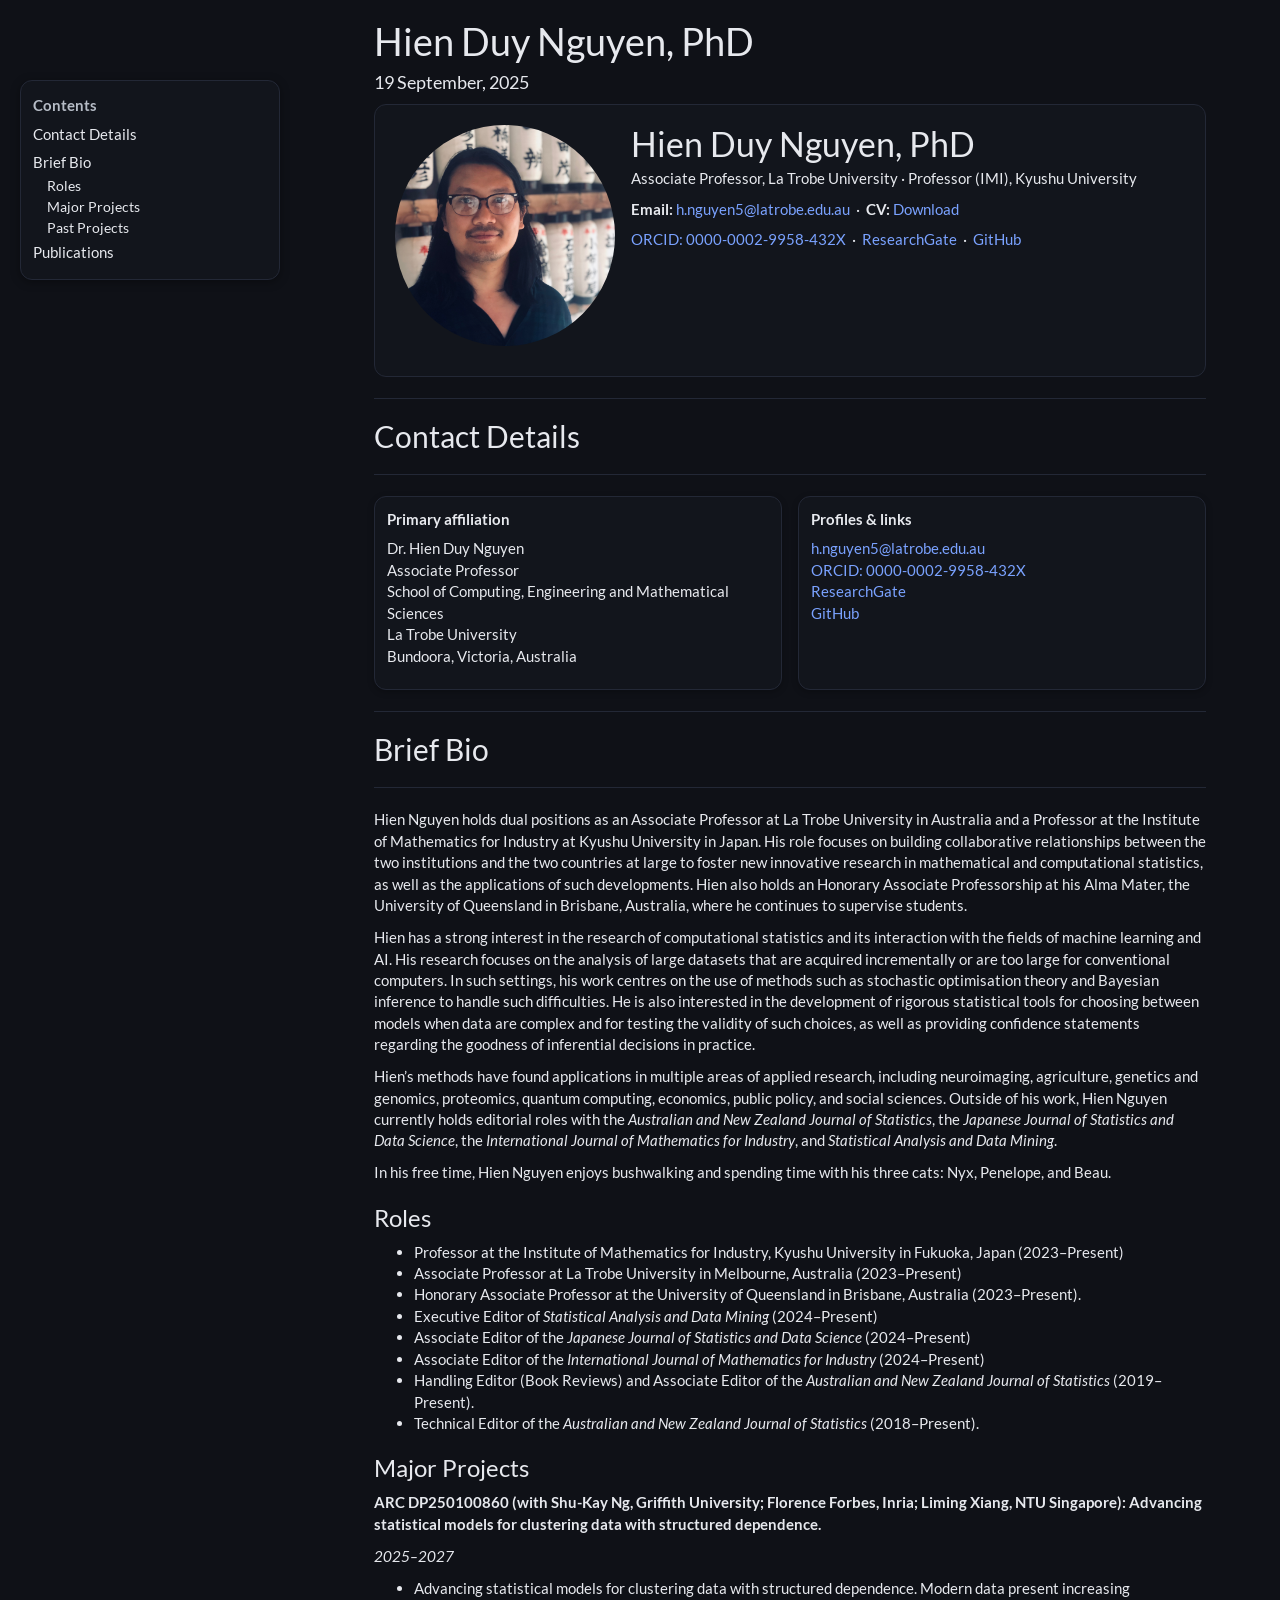
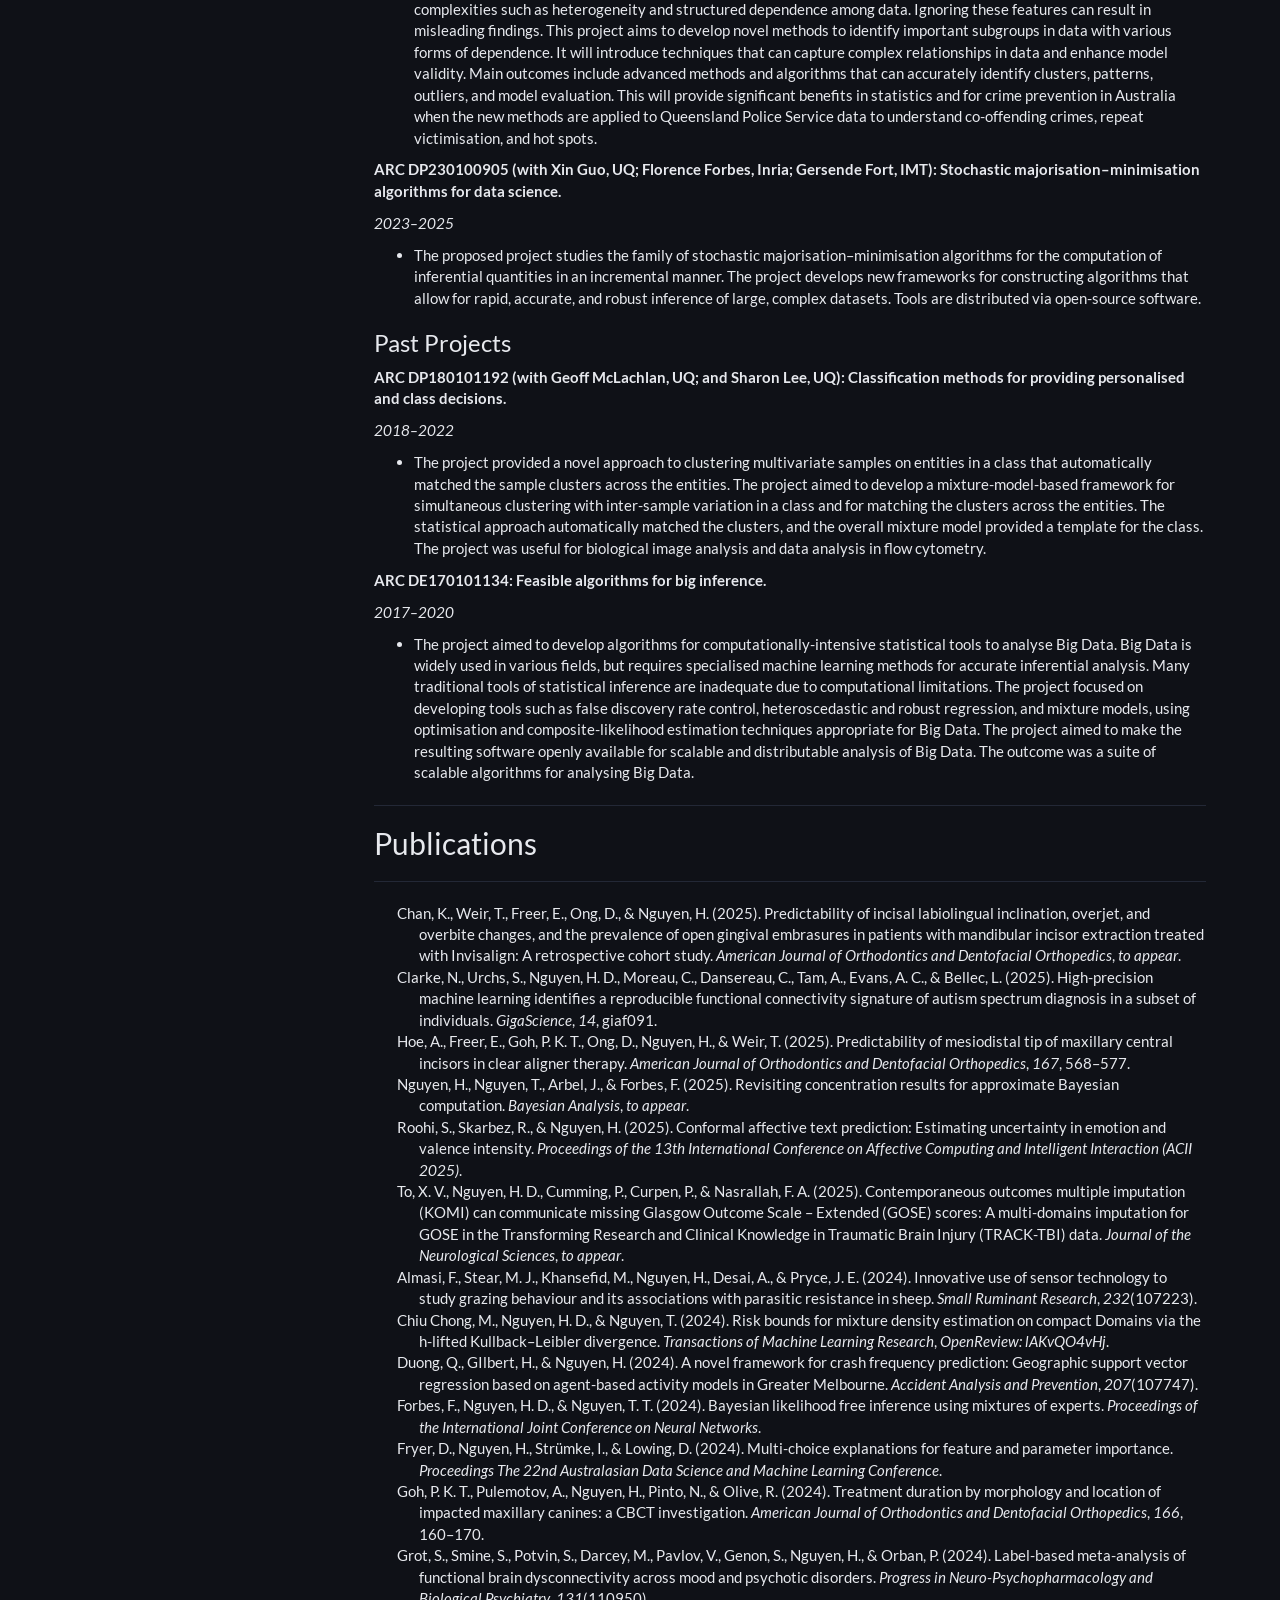
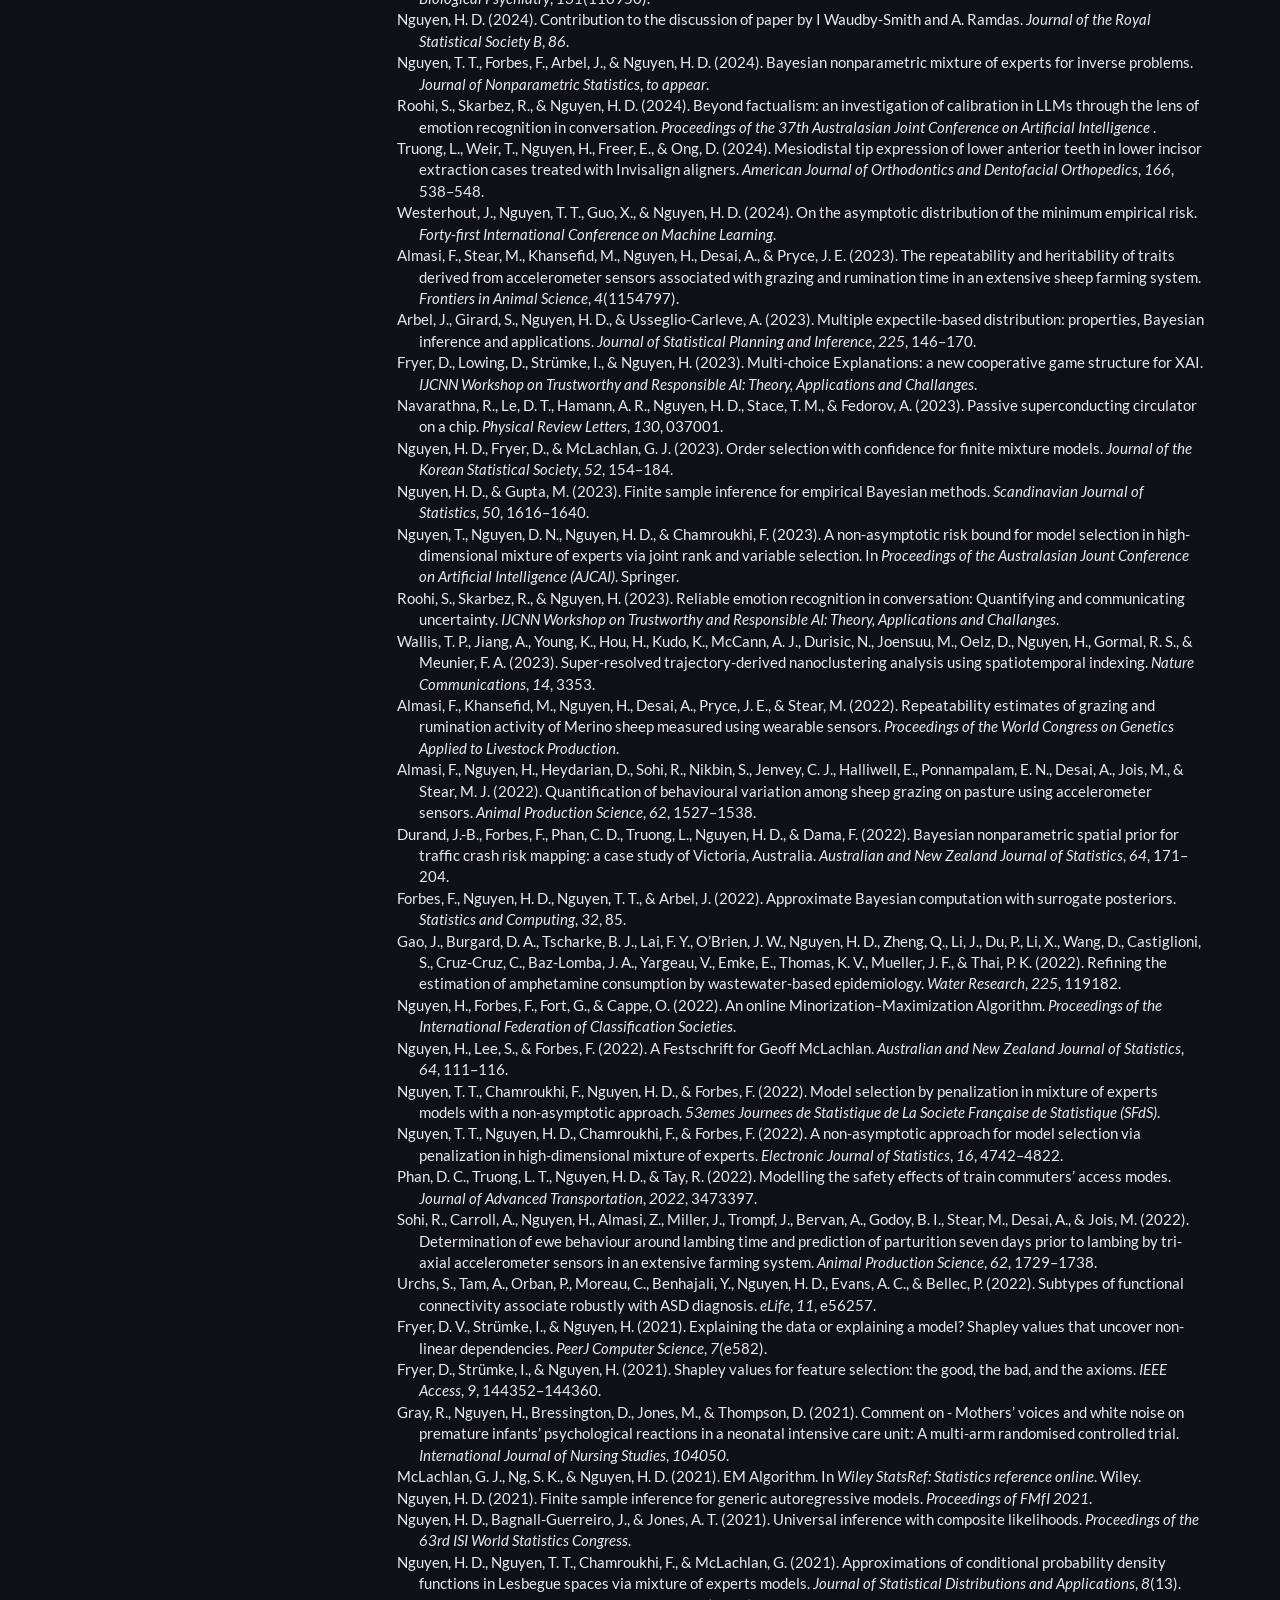
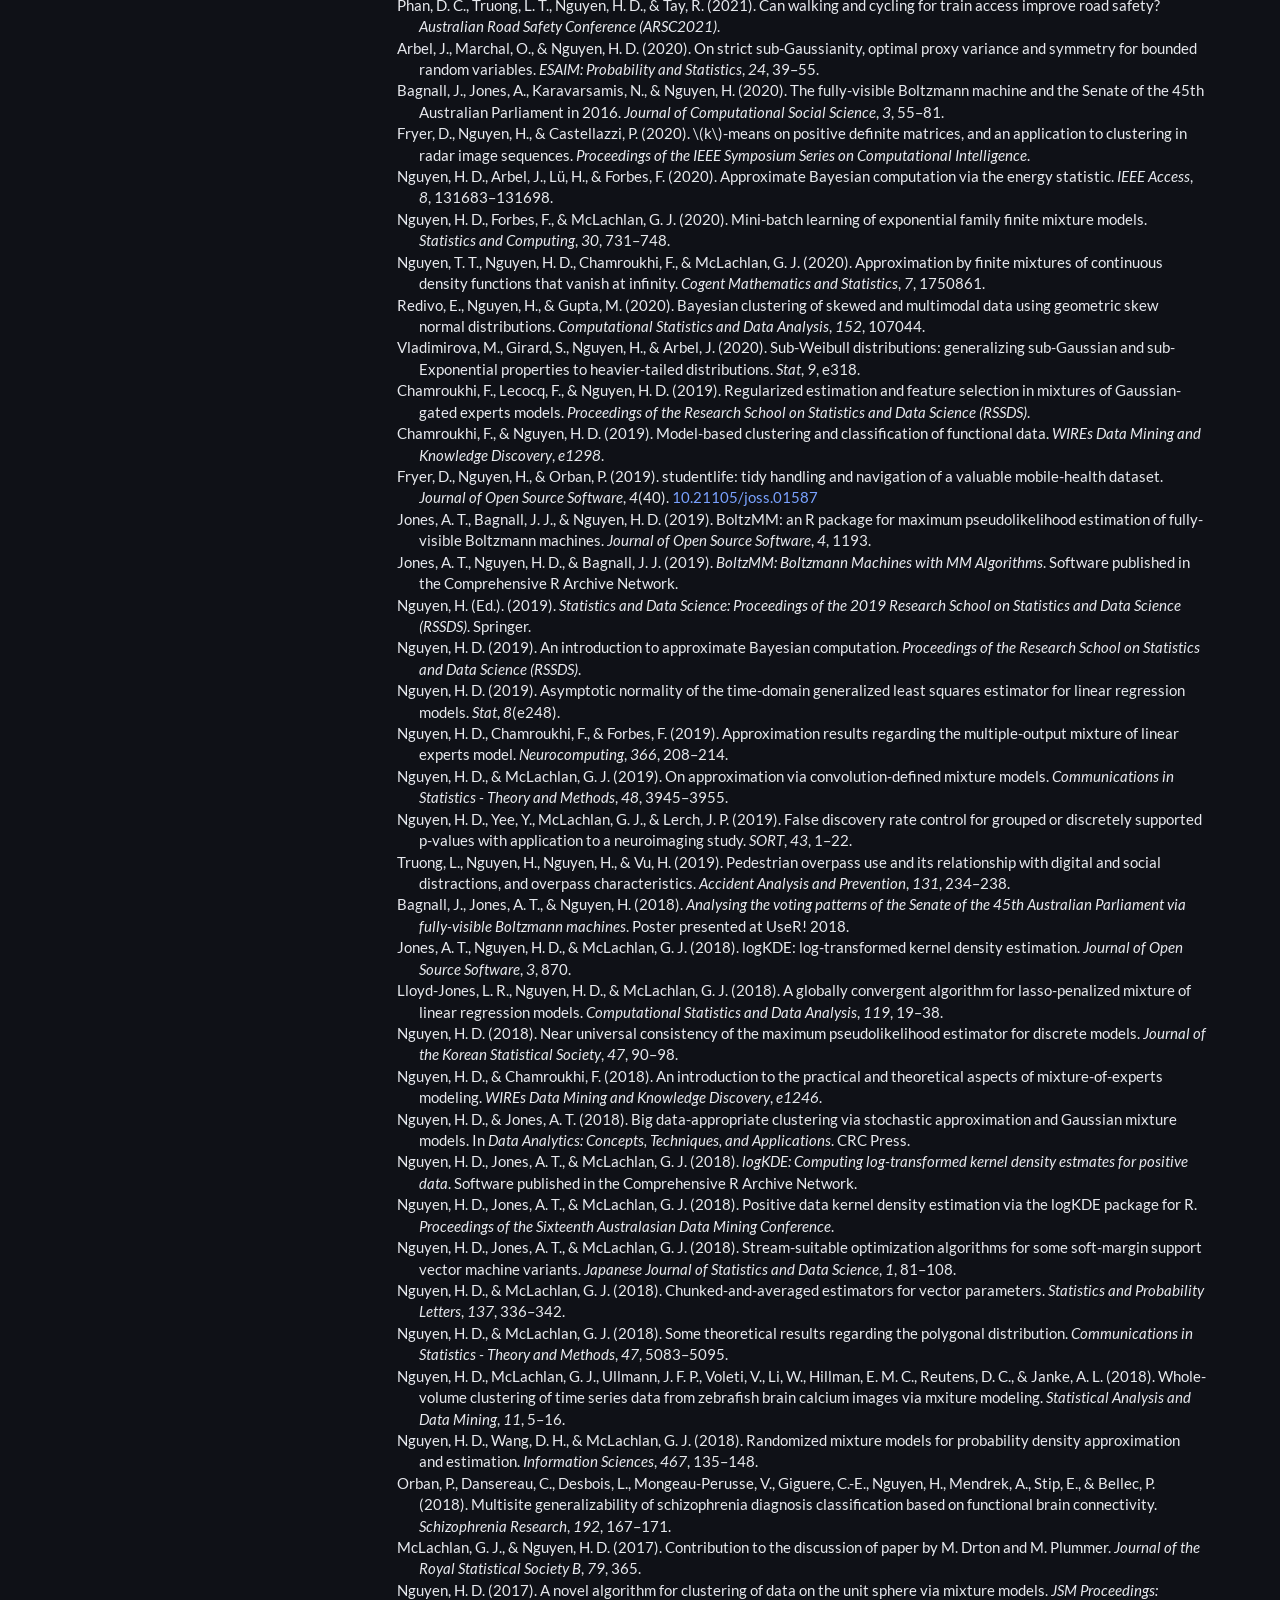
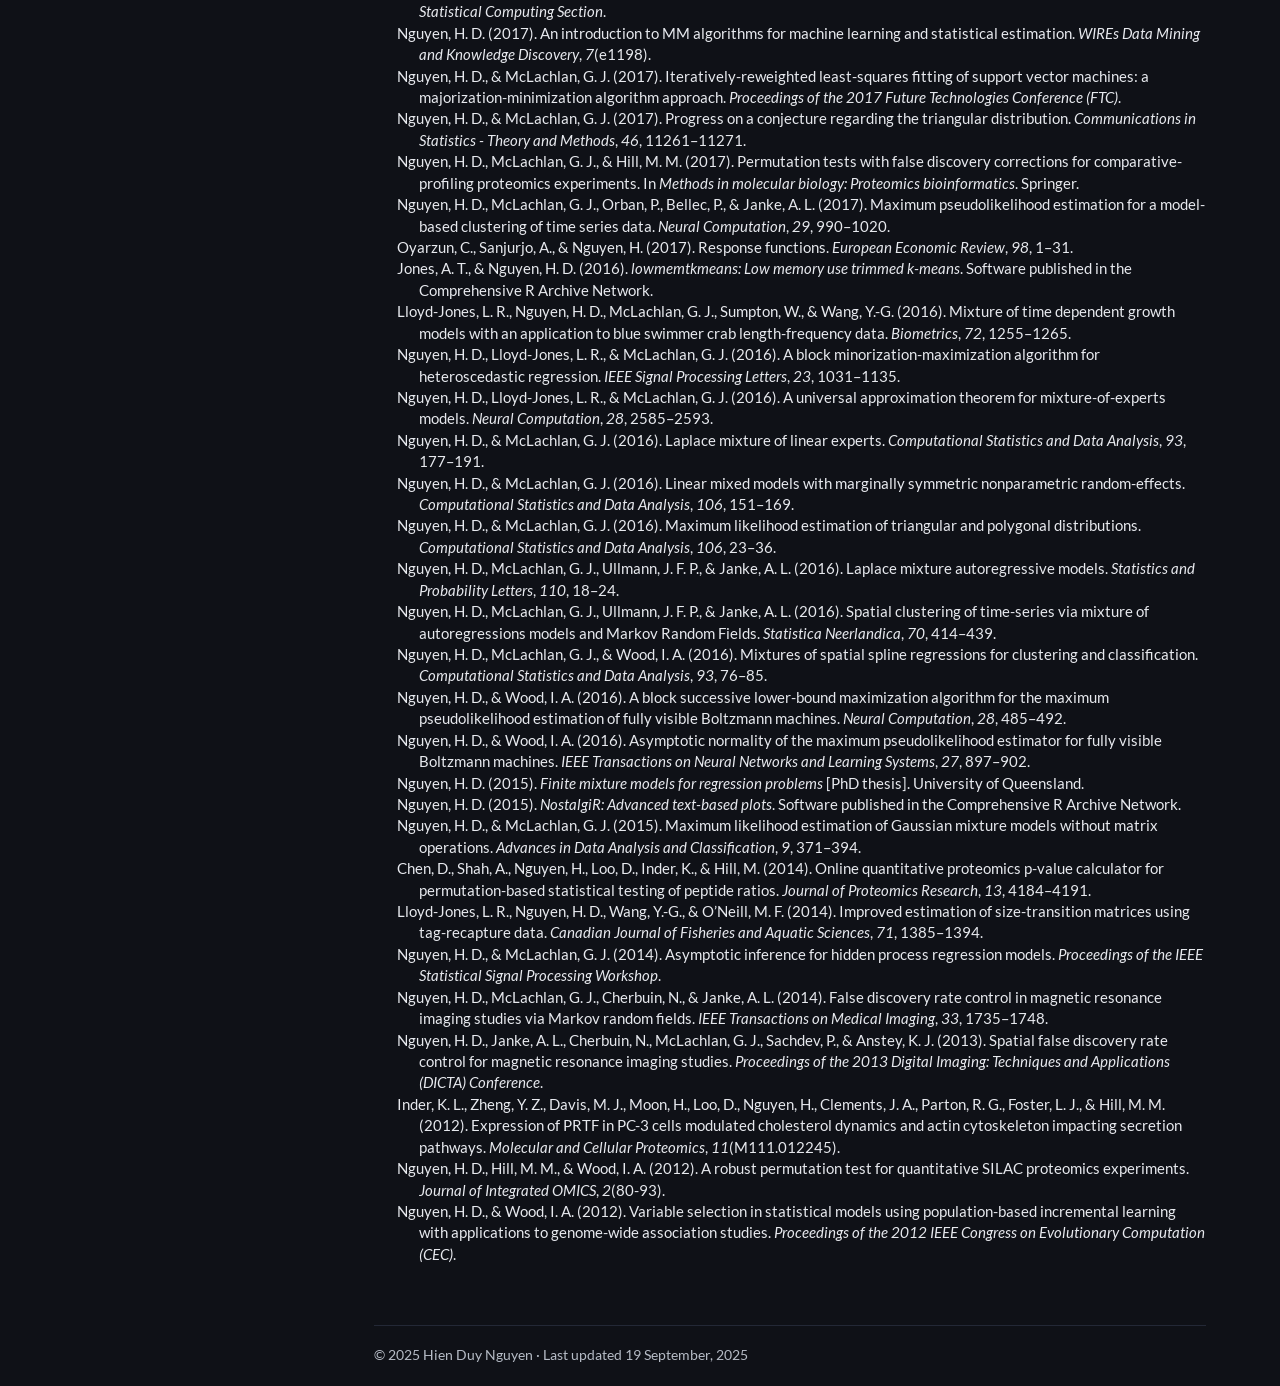
==== index.html @ 5cc09ce5 "push" ====
<!DOCTYPE html>

<html>

<head>

<meta charset="utf-8" />
<meta name="generator" content="pandoc" />
<meta http-equiv="X-UA-Compatible" content="IE=EDGE" />




<title>Hien Duy Nguyen, PhD</title>

<script>// Pandoc 2.9 adds attributes on both header and div. We remove the former (to
// be compatible with the behavior of Pandoc < 2.8).
document.addEventListener('DOMContentLoaded', function(e) {
  var hs = document.querySelectorAll("div.section[class*='level'] > :first-child");
  var i, h, a;
  for (i = 0; i < hs.length; i++) {
    h = hs[i];
    if (!/^h[1-6]$/i.test(h.tagName)) continue;  // it should be a header h1-h6
    a = h.attributes;
    while (a.length > 0) h.removeAttribute(a[0].name);
  }
});
</script>
<script>/*! jQuery v3.6.0 | (c) OpenJS Foundation and other contributors | jquery.org/license */
!function(e,t){"use strict";"object"==typeof module&&"object"==typeof module.exports?module.exports=e.document?t(e,!0):function(e){if(!e.document)throw new Error("jQuery requires a window with a document");return t(e)}:t(e)}("undefined"!=typeof window?window:this,function(C,e){"use strict";var t=[],r=Object.getPrototypeOf,s=t.slice,g=t.flat?function(e){return t.flat.call(e)}:function(e){return t.concat.apply([],e)},u=t.push,i=t.indexOf,n={},o=n.toString,v=n.hasOwnProperty,a=v.toString,l=a.call(Object),y={},m=function(e){return"function"==typeof e&&"number"!=typeof e.nodeType&&"function"!=typeof e.item},x=function(e){return null!=e&&e===e.window},E=C.document,c={type:!0,src:!0,nonce:!0,noModule:!0};function b(e,t,n){var r,i,o=(n=n||E).createElement("script");if(o.text=e,t)for(r in c)(i=t[r]||t.getAttribute&&t.getAttribute(r))&&o.setAttribute(r,i);n.head.appendChild(o).parentNode.removeChild(o)}function w(e){return null==e?e+"":"object"==typeof e||"function"==typeof e?n[o.call(e)]||"object":typeof e}var f="3.6.0",S=function(e,t){return new S.fn.init(e,t)};function p(e){var t=!!e&&"length"in e&&e.length,n=w(e);return!m(e)&&!x(e)&&("array"===n||0===t||"number"==typeof t&&0<t&&t-1 in e)}S.fn=S.prototype={jquery:f,constructor:S,length:0,toArray:function(){return s.call(this)},get:function(e){return null==e?s.call(this):e<0?this[e+this.length]:this[e]},pushStack:function(e){var t=S.merge(this.constructor(),e);return t.prevObject=this,t},each:function(e){return S.each(this,e)},map:function(n){return this.pushStack(S.map(this,function(e,t){return n.call(e,t,e)}))},slice:function(){return this.pushStack(s.apply(this,arguments))},first:function(){return this.eq(0)},last:function(){return this.eq(-1)},even:function(){return this.pushStack(S.grep(this,function(e,t){return(t+1)%2}))},odd:function(){return this.pushStack(S.grep(this,function(e,t){return t%2}))},eq:function(e){var t=this.length,n=+e+(e<0?t:0);return this.pushStack(0<=n&&n<t?[this[n]]:[])},end:function(){return this.prevObject||this.constructor()},push:u,sort:t.sort,splice:t.splice},S.extend=S.fn.extend=function(){var e,t,n,r,i,o,a=arguments[0]||{},s=1,u=arguments.length,l=!1;for("boolean"==typeof a&&(l=a,a=arguments[s]||{},s++),"object"==typeof a||m(a)||(a={}),s===u&&(a=this,s--);s<u;s++)if(null!=(e=arguments[s]))for(t in e)r=e[t],"__proto__"!==t&&a!==r&&(l&&r&&(S.isPlainObject(r)||(i=Array.isArray(r)))?(n=a[t],o=i&&!Array.isArray(n)?[]:i||S.isPlainObject(n)?n:{},i=!1,a[t]=S.extend(l,o,r)):void 0!==r&&(a[t]=r));return a},S.extend({expando:"jQuery"+(f+Math.random()).replace(/\D/g,""),isReady:!0,error:function(e){throw new Error(e)},noop:function(){},isPlainObject:function(e){var t,n;return!(!e||"[object Object]"!==o.call(e))&&(!(t=r(e))||"function"==typeof(n=v.call(t,"constructor")&&t.constructor)&&a.call(n)===l)},isEmptyObject:function(e){var t;for(t in e)return!1;return!0},globalEval:function(e,t,n){b(e,{nonce:t&&t.nonce},n)},each:function(e,t){var n,r=0;if(p(e)){for(n=e.length;r<n;r++)if(!1===t.call(e[r],r,e[r]))break}else for(r in e)if(!1===t.call(e[r],r,e[r]))break;return e},makeArray:function(e,t){var n=t||[];return null!=e&&(p(Object(e))?S.merge(n,"string"==typeof e?[e]:e):u.call(n,e)),n},inArray:function(e,t,n){return null==t?-1:i.call(t,e,n)},merge:function(e,t){for(var n=+t.length,r=0,i=e.length;r<n;r++)e[i++]=t[r];return e.length=i,e},grep:function(e,t,n){for(var r=[],i=0,o=e.length,a=!n;i<o;i++)!t(e[i],i)!==a&&r.push(e[i]);return r},map:function(e,t,n){var r,i,o=0,a=[];if(p(e))for(r=e.length;o<r;o++)null!=(i=t(e[o],o,n))&&a.push(i);else for(o in e)null!=(i=t(e[o],o,n))&&a.push(i);return g(a)},guid:1,support:y}),"function"==typeof Symbol&&(S.fn[Symbol.iterator]=t[Symbol.iterator]),S.each("Boolean Number String Function Array Date RegExp Object Error Symbol".split(" "),function(e,t){n["[object "+t+"]"]=t.toLowerCase()});var d=function(n){var e,d,b,o,i,h,f,g,w,u,l,T,C,a,E,v,s,c,y,S="sizzle"+1*new Date,p=n.document,k=0,r=0,m=ue(),x=ue(),A=ue(),N=ue(),j=function(e,t){return e===t&&(l=!0),0},D={}.hasOwnProperty,t=[],q=t.pop,L=t.push,H=t.push,O=t.slice,P=function(e,t){for(var n=0,r=e.length;n<r;n++)if(e[n]===t)return n;return-1},R="checked|selected|async|autofocus|autoplay|controls|defer|disabled|hidden|ismap|loop|multiple|open|readonly|required|scoped",M="[\\x20\\t\\r\\n\\f]",I="(?:\\\\[\\da-fA-F]{1,6}"+M+"?|\\\\[^\\r\\n\\f]|[\\w-]|[^\0-\\x7f])+",W="\\["+M+"*("+I+")(?:"+M+"*([*^$|!~]?=)"+M+"*(?:'((?:\\\\.|[^\\\\'])*)'|\"((?:\\\\.|[^\\\\\"])*)\"|("+I+"))|)"+M+"*\\]",F=":("+I+")(?:\\((('((?:\\\\.|[^\\\\'])*)'|\"((?:\\\\.|[^\\\\\"])*)\")|((?:\\\\.|[^\\\\()[\\]]|"+W+")*)|.*)\\)|)",B=new RegExp(M+"+","g"),$=new RegExp("^"+M+"+|((?:^|[^\\\\])(?:\\\\.)*)"+M+"+$","g"),_=new RegExp("^"+M+"*,"+M+"*"),z=new RegExp("^"+M+"*([>+~]|"+M+")"+M+"*"),U=new RegExp(M+"|>"),X=new RegExp(F),V=new RegExp("^"+I+"$"),G={ID:new RegExp("^#("+I+")"),CLASS:new RegExp("^\\.("+I+")"),TAG:new RegExp("^("+I+"|[*])"),ATTR:new RegExp("^"+W),PSEUDO:new RegExp("^"+F),CHILD:new RegExp("^:(only|first|last|nth|nth-last)-(child|of-type)(?:\\("+M+"*(even|odd|(([+-]|)(\\d*)n|)"+M+"*(?:([+-]|)"+M+"*(\\d+)|))"+M+"*\\)|)","i"),bool:new RegExp("^(?:"+R+")$","i"),needsContext:new RegExp("^"+M+"*[>+~]|:(even|odd|eq|gt|lt|nth|first|last)(?:\\("+M+"*((?:-\\d)?\\d*)"+M+"*\\)|)(?=[^-]|$)","i")},Y=/HTML$/i,Q=/^(?:input|select|textarea|button)$/i,J=/^h\d$/i,K=/^[^{]+\{\s*\[native \w/,Z=/^(?:#([\w-]+)|(\w+)|\.([\w-]+))$/,ee=/[+~]/,te=new RegExp("\\\\[\\da-fA-F]{1,6}"+M+"?|\\\\([^\\r\\n\\f])","g"),ne=function(e,t){var n="0x"+e.slice(1)-65536;return t||(n<0?String.fromCharCode(n+65536):String.fromCharCode(n>>10|55296,1023&n|56320))},re=/([\0-\x1f\x7f]|^-?\d)|^-$|[^\0-\x1f\x7f-\uFFFF\w-]/g,ie=function(e,t){return t?"\0"===e?"\ufffd":e.slice(0,-1)+"\\"+e.charCodeAt(e.length-1).toString(16)+" ":"\\"+e},oe=function(){T()},ae=be(function(e){return!0===e.disabled&&"fieldset"===e.nodeName.toLowerCase()},{dir:"parentNode",next:"legend"});try{H.apply(t=O.call(p.childNodes),p.childNodes),t[p.childNodes.length].nodeType}catch(e){H={apply:t.length?function(e,t){L.apply(e,O.call(t))}:function(e,t){var n=e.length,r=0;while(e[n++]=t[r++]);e.length=n-1}}}function se(t,e,n,r){var i,o,a,s,u,l,c,f=e&&e.ownerDocument,p=e?e.nodeType:9;if(n=n||[],"string"!=typeof t||!t||1!==p&&9!==p&&11!==p)return n;if(!r&&(T(e),e=e||C,E)){if(11!==p&&(u=Z.exec(t)))if(i=u[1]){if(9===p){if(!(a=e.getElementById(i)))return n;if(a.id===i)return n.push(a),n}else if(f&&(a=f.getElementById(i))&&y(e,a)&&a.id===i)return n.push(a),n}else{if(u[2])return H.apply(n,e.getElementsByTagName(t)),n;if((i=u[3])&&d.getElementsByClassName&&e.getElementsByClassName)return H.apply(n,e.getElementsByClassName(i)),n}if(d.qsa&&!N[t+" "]&&(!v||!v.test(t))&&(1!==p||"object"!==e.nodeName.toLowerCase())){if(c=t,f=e,1===p&&(U.test(t)||z.test(t))){(f=ee.test(t)&&ye(e.parentNode)||e)===e&&d.scope||((s=e.getAttribute("id"))?s=s.replace(re,ie):e.setAttribute("id",s=S)),o=(l=h(t)).length;while(o--)l[o]=(s?"#"+s:":scope")+" "+xe(l[o]);c=l.join(",")}try{return H.apply(n,f.querySelectorAll(c)),n}catch(e){N(t,!0)}finally{s===S&&e.removeAttribute("id")}}}return g(t.replace($,"$1"),e,n,r)}function ue(){var r=[];return function e(t,n){return r.push(t+" ")>b.cacheLength&&delete e[r.shift()],e[t+" "]=n}}function le(e){return e[S]=!0,e}function ce(e){var t=C.createElement("fieldset");try{return!!e(t)}catch(e){return!1}finally{t.parentNode&&t.parentNode.removeChild(t),t=null}}function fe(e,t){var n=e.split("|"),r=n.length;while(r--)b.attrHandle[n[r]]=t}function pe(e,t){var n=t&&e,r=n&&1===e.nodeType&&1===t.nodeType&&e.sourceIndex-t.sourceIndex;if(r)return r;if(n)while(n=n.nextSibling)if(n===t)return-1;return e?1:-1}function de(t){return function(e){return"input"===e.nodeName.toLowerCase()&&e.type===t}}function he(n){return function(e){var t=e.nodeName.toLowerCase();return("input"===t||"button"===t)&&e.type===n}}function ge(t){return function(e){return"form"in e?e.parentNode&&!1===e.disabled?"label"in e?"label"in e.parentNode?e.parentNode.disabled===t:e.disabled===t:e.isDisabled===t||e.isDisabled!==!t&&ae(e)===t:e.disabled===t:"label"in e&&e.disabled===t}}function ve(a){return le(function(o){return o=+o,le(function(e,t){var n,r=a([],e.length,o),i=r.length;while(i--)e[n=r[i]]&&(e[n]=!(t[n]=e[n]))})})}function ye(e){return e&&"undefined"!=typeof e.getElementsByTagName&&e}for(e in d=se.support={},i=se.isXML=function(e){var t=e&&e.namespaceURI,n=e&&(e.ownerDocument||e).documentElement;return!Y.test(t||n&&n.nodeName||"HTML")},T=se.setDocument=function(e){var t,n,r=e?e.ownerDocument||e:p;return r!=C&&9===r.nodeType&&r.documentElement&&(a=(C=r).documentElement,E=!i(C),p!=C&&(n=C.defaultView)&&n.top!==n&&(n.addEventListener?n.addEventListener("unload",oe,!1):n.attachEvent&&n.attachEvent("onunload",oe)),d.scope=ce(function(e){return a.appendChild(e).appendChild(C.createElement("div")),"undefined"!=typeof e.querySelectorAll&&!e.querySelectorAll(":scope fieldset div").length}),d.attributes=ce(function(e){return e.className="i",!e.getAttribute("className")}),d.getElementsByTagName=ce(function(e){return e.appendChild(C.createComment("")),!e.getElementsByTagName("*").length}),d.getElementsByClassName=K.test(C.getElementsByClassName),d.getById=ce(function(e){return a.appendChild(e).id=S,!C.getElementsByName||!C.getElementsByName(S).length}),d.getById?(b.filter.ID=function(e){var t=e.replace(te,ne);return function(e){return e.getAttribute("id")===t}},b.find.ID=function(e,t){if("undefined"!=typeof t.getElementById&&E){var n=t.getElementById(e);return n?[n]:[]}}):(b.filter.ID=function(e){var n=e.replace(te,ne);return function(e){var t="undefined"!=typeof e.getAttributeNode&&e.getAttributeNode("id");return t&&t.value===n}},b.find.ID=function(e,t){if("undefined"!=typeof t.getElementById&&E){var n,r,i,o=t.getElementById(e);if(o){if((n=o.getAttributeNode("id"))&&n.value===e)return[o];i=t.getElementsByName(e),r=0;while(o=i[r++])if((n=o.getAttributeNode("id"))&&n.value===e)return[o]}return[]}}),b.find.TAG=d.getElementsByTagName?function(e,t){return"undefined"!=typeof t.getElementsByTagName?t.getElementsByTagName(e):d.qsa?t.querySelectorAll(e):void 0}:function(e,t){var n,r=[],i=0,o=t.getElementsByTagName(e);if("*"===e){while(n=o[i++])1===n.nodeType&&r.push(n);return r}return o},b.find.CLASS=d.getElementsByClassName&&function(e,t){if("undefined"!=typeof t.getElementsByClassName&&E)return t.getElementsByClassName(e)},s=[],v=[],(d.qsa=K.test(C.querySelectorAll))&&(ce(function(e){var t;a.appendChild(e).innerHTML="<a id='"+S+"'></a><select id='"+S+"-\r\\' msallowcapture=''><option selected=''></option></select>",e.querySelectorAll("[msallowcapture^='']").length&&v.push("[*^$]="+M+"*(?:''|\"\")"),e.querySelectorAll("[selected]").length||v.push("\\["+M+"*(?:value|"+R+")"),e.querySelectorAll("[id~="+S+"-]").length||v.push("~="),(t=C.createElement("input")).setAttribute("name",""),e.appendChild(t),e.querySelectorAll("[name='']").length||v.push("\\["+M+"*name"+M+"*="+M+"*(?:''|\"\")"),e.querySelectorAll(":checked").length||v.push(":checked"),e.querySelectorAll("a#"+S+"+*").length||v.push(".#.+[+~]"),e.querySelectorAll("\\\f"),v.push("[\\r\\n\\f]")}),ce(function(e){e.innerHTML="<a href='' disabled='disabled'></a><select disabled='disabled'><option/></select>";var t=C.createElement("input");t.setAttribute("type","hidden"),e.appendChild(t).setAttribute("name","D"),e.querySelectorAll("[name=d]").length&&v.push("name"+M+"*[*^$|!~]?="),2!==e.querySelectorAll(":enabled").length&&v.push(":enabled",":disabled"),a.appendChild(e).disabled=!0,2!==e.querySelectorAll(":disabled").length&&v.push(":enabled",":disabled"),e.querySelectorAll("*,:x"),v.push(",.*:")})),(d.matchesSelector=K.test(c=a.matches||a.webkitMatchesSelector||a.mozMatchesSelector||a.oMatchesSelector||a.msMatchesSelector))&&ce(function(e){d.disconnectedMatch=c.call(e,"*"),c.call(e,"[s!='']:x"),s.push("!=",F)}),v=v.length&&new RegExp(v.join("|")),s=s.length&&new RegExp(s.join("|")),t=K.test(a.compareDocumentPosition),y=t||K.test(a.contains)?function(e,t){var n=9===e.nodeType?e.documentElement:e,r=t&&t.parentNode;return e===r||!(!r||1!==r.nodeType||!(n.contains?n.contains(r):e.compareDocumentPosition&&16&e.compareDocumentPosition(r)))}:function(e,t){if(t)while(t=t.parentNode)if(t===e)return!0;return!1},j=t?function(e,t){if(e===t)return l=!0,0;var n=!e.compareDocumentPosition-!t.compareDocumentPosition;return n||(1&(n=(e.ownerDocument||e)==(t.ownerDocument||t)?e.compareDocumentPosition(t):1)||!d.sortDetached&&t.compareDocumentPosition(e)===n?e==C||e.ownerDocument==p&&y(p,e)?-1:t==C||t.ownerDocument==p&&y(p,t)?1:u?P(u,e)-P(u,t):0:4&n?-1:1)}:function(e,t){if(e===t)return l=!0,0;var n,r=0,i=e.parentNode,o=t.parentNode,a=[e],s=[t];if(!i||!o)return e==C?-1:t==C?1:i?-1:o?1:u?P(u,e)-P(u,t):0;if(i===o)return pe(e,t);n=e;while(n=n.parentNode)a.unshift(n);n=t;while(n=n.parentNode)s.unshift(n);while(a[r]===s[r])r++;return r?pe(a[r],s[r]):a[r]==p?-1:s[r]==p?1:0}),C},se.matches=function(e,t){return se(e,null,null,t)},se.matchesSelector=function(e,t){if(T(e),d.matchesSelector&&E&&!N[t+" "]&&(!s||!s.test(t))&&(!v||!v.test(t)))try{var n=c.call(e,t);if(n||d.disconnectedMatch||e.document&&11!==e.document.nodeType)return n}catch(e){N(t,!0)}return 0<se(t,C,null,[e]).length},se.contains=function(e,t){return(e.ownerDocument||e)!=C&&T(e),y(e,t)},se.attr=function(e,t){(e.ownerDocument||e)!=C&&T(e);var n=b.attrHandle[t.toLowerCase()],r=n&&D.call(b.attrHandle,t.toLowerCase())?n(e,t,!E):void 0;return void 0!==r?r:d.attributes||!E?e.getAttribute(t):(r=e.getAttributeNode(t))&&r.specified?r.value:null},se.escape=function(e){return(e+"").replace(re,ie)},se.error=function(e){throw new Error("Syntax error, unrecognized expression: "+e)},se.uniqueSort=function(e){var t,n=[],r=0,i=0;if(l=!d.detectDuplicates,u=!d.sortStable&&e.slice(0),e.sort(j),l){while(t=e[i++])t===e[i]&&(r=n.push(i));while(r--)e.splice(n[r],1)}return u=null,e},o=se.getText=function(e){var t,n="",r=0,i=e.nodeType;if(i){if(1===i||9===i||11===i){if("string"==typeof e.textContent)return e.textContent;for(e=e.firstChild;e;e=e.nextSibling)n+=o(e)}else if(3===i||4===i)return e.nodeValue}else while(t=e[r++])n+=o(t);return n},(b=se.selectors={cacheLength:50,createPseudo:le,match:G,attrHandle:{},find:{},relative:{">":{dir:"parentNode",first:!0}," ":{dir:"parentNode"},"+":{dir:"previousSibling",first:!0},"~":{dir:"previousSibling"}},preFilter:{ATTR:function(e){return e[1]=e[1].replace(te,ne),e[3]=(e[3]||e[4]||e[5]||"").replace(te,ne),"~="===e[2]&&(e[3]=" "+e[3]+" "),e.slice(0,4)},CHILD:function(e){return e[1]=e[1].toLowerCase(),"nth"===e[1].slice(0,3)?(e[3]||se.error(e[0]),e[4]=+(e[4]?e[5]+(e[6]||1):2*("even"===e[3]||"odd"===e[3])),e[5]=+(e[7]+e[8]||"odd"===e[3])):e[3]&&se.error(e[0]),e},PSEUDO:function(e){var t,n=!e[6]&&e[2];return G.CHILD.test(e[0])?null:(e[3]?e[2]=e[4]||e[5]||"":n&&X.test(n)&&(t=h(n,!0))&&(t=n.indexOf(")",n.length-t)-n.length)&&(e[0]=e[0].slice(0,t),e[2]=n.slice(0,t)),e.slice(0,3))}},filter:{TAG:function(e){var t=e.replace(te,ne).toLowerCase();return"*"===e?function(){return!0}:function(e){return e.nodeName&&e.nodeName.toLowerCase()===t}},CLASS:function(e){var t=m[e+" "];return t||(t=new RegExp("(^|"+M+")"+e+"("+M+"|$)"))&&m(e,function(e){return t.test("string"==typeof e.className&&e.className||"undefined"!=typeof e.getAttribute&&e.getAttribute("class")||"")})},ATTR:function(n,r,i){return function(e){var t=se.attr(e,n);return null==t?"!="===r:!r||(t+="","="===r?t===i:"!="===r?t!==i:"^="===r?i&&0===t.indexOf(i):"*="===r?i&&-1<t.indexOf(i):"$="===r?i&&t.slice(-i.length)===i:"~="===r?-1<(" "+t.replace(B," ")+" ").indexOf(i):"|="===r&&(t===i||t.slice(0,i.length+1)===i+"-"))}},CHILD:function(h,e,t,g,v){var y="nth"!==h.slice(0,3),m="last"!==h.slice(-4),x="of-type"===e;return 1===g&&0===v?function(e){return!!e.parentNode}:function(e,t,n){var r,i,o,a,s,u,l=y!==m?"nextSibling":"previousSibling",c=e.parentNode,f=x&&e.nodeName.toLowerCase(),p=!n&&!x,d=!1;if(c){if(y){while(l){a=e;while(a=a[l])if(x?a.nodeName.toLowerCase()===f:1===a.nodeType)return!1;u=l="only"===h&&!u&&"nextSibling"}return!0}if(u=[m?c.firstChild:c.lastChild],m&&p){d=(s=(r=(i=(o=(a=c)[S]||(a[S]={}))[a.uniqueID]||(o[a.uniqueID]={}))[h]||[])[0]===k&&r[1])&&r[2],a=s&&c.childNodes[s];while(a=++s&&a&&a[l]||(d=s=0)||u.pop())if(1===a.nodeType&&++d&&a===e){i[h]=[k,s,d];break}}else if(p&&(d=s=(r=(i=(o=(a=e)[S]||(a[S]={}))[a.uniqueID]||(o[a.uniqueID]={}))[h]||[])[0]===k&&r[1]),!1===d)while(a=++s&&a&&a[l]||(d=s=0)||u.pop())if((x?a.nodeName.toLowerCase()===f:1===a.nodeType)&&++d&&(p&&((i=(o=a[S]||(a[S]={}))[a.uniqueID]||(o[a.uniqueID]={}))[h]=[k,d]),a===e))break;return(d-=v)===g||d%g==0&&0<=d/g}}},PSEUDO:function(e,o){var t,a=b.pseudos[e]||b.setFilters[e.toLowerCase()]||se.error("unsupported pseudo: "+e);return a[S]?a(o):1<a.length?(t=[e,e,"",o],b.setFilters.hasOwnProperty(e.toLowerCase())?le(function(e,t){var n,r=a(e,o),i=r.length;while(i--)e[n=P(e,r[i])]=!(t[n]=r[i])}):function(e){return a(e,0,t)}):a}},pseudos:{not:le(function(e){var r=[],i=[],s=f(e.replace($,"$1"));return s[S]?le(function(e,t,n,r){var i,o=s(e,null,r,[]),a=e.length;while(a--)(i=o[a])&&(e[a]=!(t[a]=i))}):function(e,t,n){return r[0]=e,s(r,null,n,i),r[0]=null,!i.pop()}}),has:le(function(t){return function(e){return 0<se(t,e).length}}),contains:le(function(t){return t=t.replace(te,ne),function(e){return-1<(e.textContent||o(e)).indexOf(t)}}),lang:le(function(n){return V.test(n||"")||se.error("unsupported lang: "+n),n=n.replace(te,ne).toLowerCase(),function(e){var t;do{if(t=E?e.lang:e.getAttribute("xml:lang")||e.getAttribute("lang"))return(t=t.toLowerCase())===n||0===t.indexOf(n+"-")}while((e=e.parentNode)&&1===e.nodeType);return!1}}),target:function(e){var t=n.location&&n.location.hash;return t&&t.slice(1)===e.id},root:function(e){return e===a},focus:function(e){return e===C.activeElement&&(!C.hasFocus||C.hasFocus())&&!!(e.type||e.href||~e.tabIndex)},enabled:ge(!1),disabled:ge(!0),checked:function(e){var t=e.nodeName.toLowerCase();return"input"===t&&!!e.checked||"option"===t&&!!e.selected},selected:function(e){return e.parentNode&&e.parentNode.selectedIndex,!0===e.selected},empty:function(e){for(e=e.firstChild;e;e=e.nextSibling)if(e.nodeType<6)return!1;return!0},parent:function(e){return!b.pseudos.empty(e)},header:function(e){return J.test(e.nodeName)},input:function(e){return Q.test(e.nodeName)},button:function(e){var t=e.nodeName.toLowerCase();return"input"===t&&"button"===e.type||"button"===t},text:function(e){var t;return"input"===e.nodeName.toLowerCase()&&"text"===e.type&&(null==(t=e.getAttribute("type"))||"text"===t.toLowerCase())},first:ve(function(){return[0]}),last:ve(function(e,t){return[t-1]}),eq:ve(function(e,t,n){return[n<0?n+t:n]}),even:ve(function(e,t){for(var n=0;n<t;n+=2)e.push(n);return e}),odd:ve(function(e,t){for(var n=1;n<t;n+=2)e.push(n);return e}),lt:ve(function(e,t,n){for(var r=n<0?n+t:t<n?t:n;0<=--r;)e.push(r);return e}),gt:ve(function(e,t,n){for(var r=n<0?n+t:n;++r<t;)e.push(r);return e})}}).pseudos.nth=b.pseudos.eq,{radio:!0,checkbox:!0,file:!0,password:!0,image:!0})b.pseudos[e]=de(e);for(e in{submit:!0,reset:!0})b.pseudos[e]=he(e);function me(){}function xe(e){for(var t=0,n=e.length,r="";t<n;t++)r+=e[t].value;return r}function be(s,e,t){var u=e.dir,l=e.next,c=l||u,f=t&&"parentNode"===c,p=r++;return e.first?function(e,t,n){while(e=e[u])if(1===e.nodeType||f)return s(e,t,n);return!1}:function(e,t,n){var r,i,o,a=[k,p];if(n){while(e=e[u])if((1===e.nodeType||f)&&s(e,t,n))return!0}else while(e=e[u])if(1===e.nodeType||f)if(i=(o=e[S]||(e[S]={}))[e.uniqueID]||(o[e.uniqueID]={}),l&&l===e.nodeName.toLowerCase())e=e[u]||e;else{if((r=i[c])&&r[0]===k&&r[1]===p)return a[2]=r[2];if((i[c]=a)[2]=s(e,t,n))return!0}return!1}}function we(i){return 1<i.length?function(e,t,n){var r=i.length;while(r--)if(!i[r](e,t,n))return!1;return!0}:i[0]}function Te(e,t,n,r,i){for(var o,a=[],s=0,u=e.length,l=null!=t;s<u;s++)(o=e[s])&&(n&&!n(o,r,i)||(a.push(o),l&&t.push(s)));return a}function Ce(d,h,g,v,y,e){return v&&!v[S]&&(v=Ce(v)),y&&!y[S]&&(y=Ce(y,e)),le(function(e,t,n,r){var i,o,a,s=[],u=[],l=t.length,c=e||function(e,t,n){for(var r=0,i=t.length;r<i;r++)se(e,t[r],n);return n}(h||"*",n.nodeType?[n]:n,[]),f=!d||!e&&h?c:Te(c,s,d,n,r),p=g?y||(e?d:l||v)?[]:t:f;if(g&&g(f,p,n,r),v){i=Te(p,u),v(i,[],n,r),o=i.length;while(o--)(a=i[o])&&(p[u[o]]=!(f[u[o]]=a))}if(e){if(y||d){if(y){i=[],o=p.length;while(o--)(a=p[o])&&i.push(f[o]=a);y(null,p=[],i,r)}o=p.length;while(o--)(a=p[o])&&-1<(i=y?P(e,a):s[o])&&(e[i]=!(t[i]=a))}}else p=Te(p===t?p.splice(l,p.length):p),y?y(null,t,p,r):H.apply(t,p)})}function Ee(e){for(var i,t,n,r=e.length,o=b.relative[e[0].type],a=o||b.relative[" "],s=o?1:0,u=be(function(e){return e===i},a,!0),l=be(function(e){return-1<P(i,e)},a,!0),c=[function(e,t,n){var r=!o&&(n||t!==w)||((i=t).nodeType?u(e,t,n):l(e,t,n));return i=null,r}];s<r;s++)if(t=b.relative[e[s].type])c=[be(we(c),t)];else{if((t=b.filter[e[s].type].apply(null,e[s].matches))[S]){for(n=++s;n<r;n++)if(b.relative[e[n].type])break;return Ce(1<s&&we(c),1<s&&xe(e.slice(0,s-1).concat({value:" "===e[s-2].type?"*":""})).replace($,"$1"),t,s<n&&Ee(e.slice(s,n)),n<r&&Ee(e=e.slice(n)),n<r&&xe(e))}c.push(t)}return we(c)}return me.prototype=b.filters=b.pseudos,b.setFilters=new me,h=se.tokenize=function(e,t){var n,r,i,o,a,s,u,l=x[e+" "];if(l)return t?0:l.slice(0);a=e,s=[],u=b.preFilter;while(a){for(o in n&&!(r=_.exec(a))||(r&&(a=a.slice(r[0].length)||a),s.push(i=[])),n=!1,(r=z.exec(a))&&(n=r.shift(),i.push({value:n,type:r[0].replace($," ")}),a=a.slice(n.length)),b.filter)!(r=G[o].exec(a))||u[o]&&!(r=u[o](r))||(n=r.shift(),i.push({value:n,type:o,matches:r}),a=a.slice(n.length));if(!n)break}return t?a.length:a?se.error(e):x(e,s).slice(0)},f=se.compile=function(e,t){var n,v,y,m,x,r,i=[],o=[],a=A[e+" "];if(!a){t||(t=h(e)),n=t.length;while(n--)(a=Ee(t[n]))[S]?i.push(a):o.push(a);(a=A(e,(v=o,m=0<(y=i).length,x=0<v.length,r=function(e,t,n,r,i){var o,a,s,u=0,l="0",c=e&&[],f=[],p=w,d=e||x&&b.find.TAG("*",i),h=k+=null==p?1:Math.random()||.1,g=d.length;for(i&&(w=t==C||t||i);l!==g&&null!=(o=d[l]);l++){if(x&&o){a=0,t||o.ownerDocument==C||(T(o),n=!E);while(s=v[a++])if(s(o,t||C,n)){r.push(o);break}i&&(k=h)}m&&((o=!s&&o)&&u--,e&&c.push(o))}if(u+=l,m&&l!==u){a=0;while(s=y[a++])s(c,f,t,n);if(e){if(0<u)while(l--)c[l]||f[l]||(f[l]=q.call(r));f=Te(f)}H.apply(r,f),i&&!e&&0<f.length&&1<u+y.length&&se.uniqueSort(r)}return i&&(k=h,w=p),c},m?le(r):r))).selector=e}return a},g=se.select=function(e,t,n,r){var i,o,a,s,u,l="function"==typeof e&&e,c=!r&&h(e=l.selector||e);if(n=n||[],1===c.length){if(2<(o=c[0]=c[0].slice(0)).length&&"ID"===(a=o[0]).type&&9===t.nodeType&&E&&b.relative[o[1].type]){if(!(t=(b.find.ID(a.matches[0].replace(te,ne),t)||[])[0]))return n;l&&(t=t.parentNode),e=e.slice(o.shift().value.length)}i=G.needsContext.test(e)?0:o.length;while(i--){if(a=o[i],b.relative[s=a.type])break;if((u=b.find[s])&&(r=u(a.matches[0].replace(te,ne),ee.test(o[0].type)&&ye(t.parentNode)||t))){if(o.splice(i,1),!(e=r.length&&xe(o)))return H.apply(n,r),n;break}}}return(l||f(e,c))(r,t,!E,n,!t||ee.test(e)&&ye(t.parentNode)||t),n},d.sortStable=S.split("").sort(j).join("")===S,d.detectDuplicates=!!l,T(),d.sortDetached=ce(function(e){return 1&e.compareDocumentPosition(C.createElement("fieldset"))}),ce(function(e){return e.innerHTML="<a href='#'></a>","#"===e.firstChild.getAttribute("href")})||fe("type|href|height|width",function(e,t,n){if(!n)return e.getAttribute(t,"type"===t.toLowerCase()?1:2)}),d.attributes&&ce(function(e){return e.innerHTML="<input/>",e.firstChild.setAttribute("value",""),""===e.firstChild.getAttribute("value")})||fe("value",function(e,t,n){if(!n&&"input"===e.nodeName.toLowerCase())return e.defaultValue}),ce(function(e){return null==e.getAttribute("disabled")})||fe(R,function(e,t,n){var r;if(!n)return!0===e[t]?t.toLowerCase():(r=e.getAttributeNode(t))&&r.specified?r.value:null}),se}(C);S.find=d,S.expr=d.selectors,S.expr[":"]=S.expr.pseudos,S.uniqueSort=S.unique=d.uniqueSort,S.text=d.getText,S.isXMLDoc=d.isXML,S.contains=d.contains,S.escapeSelector=d.escape;var h=function(e,t,n){var r=[],i=void 0!==n;while((e=e[t])&&9!==e.nodeType)if(1===e.nodeType){if(i&&S(e).is(n))break;r.push(e)}return r},T=function(e,t){for(var n=[];e;e=e.nextSibling)1===e.nodeType&&e!==t&&n.push(e);return n},k=S.expr.match.needsContext;function A(e,t){return e.nodeName&&e.nodeName.toLowerCase()===t.toLowerCase()}var N=/^<([a-z][^\/\0>:\x20\t\r\n\f]*)[\x20\t\r\n\f]*\/?>(?:<\/\1>|)$/i;function j(e,n,r){return m(n)?S.grep(e,function(e,t){return!!n.call(e,t,e)!==r}):n.nodeType?S.grep(e,function(e){return e===n!==r}):"string"!=typeof n?S.grep(e,function(e){return-1<i.call(n,e)!==r}):S.filter(n,e,r)}S.filter=function(e,t,n){var r=t[0];return n&&(e=":not("+e+")"),1===t.length&&1===r.nodeType?S.find.matchesSelector(r,e)?[r]:[]:S.find.matches(e,S.grep(t,function(e){return 1===e.nodeType}))},S.fn.extend({find:function(e){var t,n,r=this.length,i=this;if("string"!=typeof e)return this.pushStack(S(e).filter(function(){for(t=0;t<r;t++)if(S.contains(i[t],this))return!0}));for(n=this.pushStack([]),t=0;t<r;t++)S.find(e,i[t],n);return 1<r?S.uniqueSort(n):n},filter:function(e){return this.pushStack(j(this,e||[],!1))},not:function(e){return this.pushStack(j(this,e||[],!0))},is:function(e){return!!j(this,"string"==typeof e&&k.test(e)?S(e):e||[],!1).length}});var D,q=/^(?:\s*(<[\w\W]+>)[^>]*|#([\w-]+))$/;(S.fn.init=function(e,t,n){var r,i;if(!e)return this;if(n=n||D,"string"==typeof e){if(!(r="<"===e[0]&&">"===e[e.length-1]&&3<=e.length?[null,e,null]:q.exec(e))||!r[1]&&t)return!t||t.jquery?(t||n).find(e):this.constructor(t).find(e);if(r[1]){if(t=t instanceof S?t[0]:t,S.merge(this,S.parseHTML(r[1],t&&t.nodeType?t.ownerDocument||t:E,!0)),N.test(r[1])&&S.isPlainObject(t))for(r in t)m(this[r])?this[r](t[r]):this.attr(r,t[r]);return this}return(i=E.getElementById(r[2]))&&(this[0]=i,this.length=1),this}return e.nodeType?(this[0]=e,this.length=1,this):m(e)?void 0!==n.ready?n.ready(e):e(S):S.makeArray(e,this)}).prototype=S.fn,D=S(E);var L=/^(?:parents|prev(?:Until|All))/,H={children:!0,contents:!0,next:!0,prev:!0};function O(e,t){while((e=e[t])&&1!==e.nodeType);return e}S.fn.extend({has:function(e){var t=S(e,this),n=t.length;return this.filter(function(){for(var e=0;e<n;e++)if(S.contains(this,t[e]))return!0})},closest:function(e,t){var n,r=0,i=this.length,o=[],a="string"!=typeof e&&S(e);if(!k.test(e))for(;r<i;r++)for(n=this[r];n&&n!==t;n=n.parentNode)if(n.nodeType<11&&(a?-1<a.index(n):1===n.nodeType&&S.find.matchesSelector(n,e))){o.push(n);break}return this.pushStack(1<o.length?S.uniqueSort(o):o)},index:function(e){return e?"string"==typeof e?i.call(S(e),this[0]):i.call(this,e.jquery?e[0]:e):this[0]&&this[0].parentNode?this.first().prevAll().length:-1},add:function(e,t){return this.pushStack(S.uniqueSort(S.merge(this.get(),S(e,t))))},addBack:function(e){return this.add(null==e?this.prevObject:this.prevObject.filter(e))}}),S.each({parent:function(e){var t=e.parentNode;return t&&11!==t.nodeType?t:null},parents:function(e){return h(e,"parentNode")},parentsUntil:function(e,t,n){return h(e,"parentNode",n)},next:function(e){return O(e,"nextSibling")},prev:function(e){return O(e,"previousSibling")},nextAll:function(e){return h(e,"nextSibling")},prevAll:function(e){return h(e,"previousSibling")},nextUntil:function(e,t,n){return h(e,"nextSibling",n)},prevUntil:function(e,t,n){return h(e,"previousSibling",n)},siblings:function(e){return T((e.parentNode||{}).firstChild,e)},children:function(e){return T(e.firstChild)},contents:function(e){return null!=e.contentDocument&&r(e.contentDocument)?e.contentDocument:(A(e,"template")&&(e=e.content||e),S.merge([],e.childNodes))}},function(r,i){S.fn[r]=function(e,t){var n=S.map(this,i,e);return"Until"!==r.slice(-5)&&(t=e),t&&"string"==typeof t&&(n=S.filter(t,n)),1<this.length&&(H[r]||S.uniqueSort(n),L.test(r)&&n.reverse()),this.pushStack(n)}});var P=/[^\x20\t\r\n\f]+/g;function R(e){return e}function M(e){throw e}function I(e,t,n,r){var i;try{e&&m(i=e.promise)?i.call(e).done(t).fail(n):e&&m(i=e.then)?i.call(e,t,n):t.apply(void 0,[e].slice(r))}catch(e){n.apply(void 0,[e])}}S.Callbacks=function(r){var e,n;r="string"==typeof r?(e=r,n={},S.each(e.match(P)||[],function(e,t){n[t]=!0}),n):S.extend({},r);var i,t,o,a,s=[],u=[],l=-1,c=function(){for(a=a||r.once,o=i=!0;u.length;l=-1){t=u.shift();while(++l<s.length)!1===s[l].apply(t[0],t[1])&&r.stopOnFalse&&(l=s.length,t=!1)}r.memory||(t=!1),i=!1,a&&(s=t?[]:"")},f={add:function(){return s&&(t&&!i&&(l=s.length-1,u.push(t)),function n(e){S.each(e,function(e,t){m(t)?r.unique&&f.has(t)||s.push(t):t&&t.length&&"string"!==w(t)&&n(t)})}(arguments),t&&!i&&c()),this},remove:function(){return S.each(arguments,function(e,t){var n;while(-1<(n=S.inArray(t,s,n)))s.splice(n,1),n<=l&&l--}),this},has:function(e){return e?-1<S.inArray(e,s):0<s.length},empty:function(){return s&&(s=[]),this},disable:function(){return a=u=[],s=t="",this},disabled:function(){return!s},lock:function(){return a=u=[],t||i||(s=t=""),this},locked:function(){return!!a},fireWith:function(e,t){return a||(t=[e,(t=t||[]).slice?t.slice():t],u.push(t),i||c()),this},fire:function(){return f.fireWith(this,arguments),this},fired:function(){return!!o}};return f},S.extend({Deferred:function(e){var o=[["notify","progress",S.Callbacks("memory"),S.Callbacks("memory"),2],["resolve","done",S.Callbacks("once memory"),S.Callbacks("once memory"),0,"resolved"],["reject","fail",S.Callbacks("once memory"),S.Callbacks("once memory"),1,"rejected"]],i="pending",a={state:function(){return i},always:function(){return s.done(arguments).fail(arguments),this},"catch":function(e){return a.then(null,e)},pipe:function(){var i=arguments;return S.Deferred(function(r){S.each(o,function(e,t){var n=m(i[t[4]])&&i[t[4]];s[t[1]](function(){var e=n&&n.apply(this,arguments);e&&m(e.promise)?e.promise().progress(r.notify).done(r.resolve).fail(r.reject):r[t[0]+"With"](this,n?[e]:arguments)})}),i=null}).promise()},then:function(t,n,r){var u=0;function l(i,o,a,s){return function(){var n=this,r=arguments,e=function(){var e,t;if(!(i<u)){if((e=a.apply(n,r))===o.promise())throw new TypeError("Thenable self-resolution");t=e&&("object"==typeof e||"function"==typeof e)&&e.then,m(t)?s?t.call(e,l(u,o,R,s),l(u,o,M,s)):(u++,t.call(e,l(u,o,R,s),l(u,o,M,s),l(u,o,R,o.notifyWith))):(a!==R&&(n=void 0,r=[e]),(s||o.resolveWith)(n,r))}},t=s?e:function(){try{e()}catch(e){S.Deferred.exceptionHook&&S.Deferred.exceptionHook(e,t.stackTrace),u<=i+1&&(a!==M&&(n=void 0,r=[e]),o.rejectWith(n,r))}};i?t():(S.Deferred.getStackHook&&(t.stackTrace=S.Deferred.getStackHook()),C.setTimeout(t))}}return S.Deferred(function(e){o[0][3].add(l(0,e,m(r)?r:R,e.notifyWith)),o[1][3].add(l(0,e,m(t)?t:R)),o[2][3].add(l(0,e,m(n)?n:M))}).promise()},promise:function(e){return null!=e?S.extend(e,a):a}},s={};return S.each(o,function(e,t){var n=t[2],r=t[5];a[t[1]]=n.add,r&&n.add(function(){i=r},o[3-e][2].disable,o[3-e][3].disable,o[0][2].lock,o[0][3].lock),n.add(t[3].fire),s[t[0]]=function(){return s[t[0]+"With"](this===s?void 0:this,arguments),this},s[t[0]+"With"]=n.fireWith}),a.promise(s),e&&e.call(s,s),s},when:function(e){var n=arguments.length,t=n,r=Array(t),i=s.call(arguments),o=S.Deferred(),a=function(t){return function(e){r[t]=this,i[t]=1<arguments.length?s.call(arguments):e,--n||o.resolveWith(r,i)}};if(n<=1&&(I(e,o.done(a(t)).resolve,o.reject,!n),"pending"===o.state()||m(i[t]&&i[t].then)))return o.then();while(t--)I(i[t],a(t),o.reject);return o.promise()}});var W=/^(Eval|Internal|Range|Reference|Syntax|Type|URI)Error$/;S.Deferred.exceptionHook=function(e,t){C.console&&C.console.warn&&e&&W.test(e.name)&&C.console.warn("jQuery.Deferred exception: "+e.message,e.stack,t)},S.readyException=function(e){C.setTimeout(function(){throw e})};var F=S.Deferred();function B(){E.removeEventListener("DOMContentLoaded",B),C.removeEventListener("load",B),S.ready()}S.fn.ready=function(e){return F.then(e)["catch"](function(e){S.readyException(e)}),this},S.extend({isReady:!1,readyWait:1,ready:function(e){(!0===e?--S.readyWait:S.isReady)||(S.isReady=!0)!==e&&0<--S.readyWait||F.resolveWith(E,[S])}}),S.ready.then=F.then,"complete"===E.readyState||"loading"!==E.readyState&&!E.documentElement.doScroll?C.setTimeout(S.ready):(E.addEventListener("DOMContentLoaded",B),C.addEventListener("load",B));var $=function(e,t,n,r,i,o,a){var s=0,u=e.length,l=null==n;if("object"===w(n))for(s in i=!0,n)$(e,t,s,n[s],!0,o,a);else if(void 0!==r&&(i=!0,m(r)||(a=!0),l&&(a?(t.call(e,r),t=null):(l=t,t=function(e,t,n){return l.call(S(e),n)})),t))for(;s<u;s++)t(e[s],n,a?r:r.call(e[s],s,t(e[s],n)));return i?e:l?t.call(e):u?t(e[0],n):o},_=/^-ms-/,z=/-([a-z])/g;function U(e,t){return t.toUpperCase()}function X(e){return e.replace(_,"ms-").replace(z,U)}var V=function(e){return 1===e.nodeType||9===e.nodeType||!+e.nodeType};function G(){this.expando=S.expando+G.uid++}G.uid=1,G.prototype={cache:function(e){var t=e[this.expando];return t||(t={},V(e)&&(e.nodeType?e[this.expando]=t:Object.defineProperty(e,this.expando,{value:t,configurable:!0}))),t},set:function(e,t,n){var r,i=this.cache(e);if("string"==typeof t)i[X(t)]=n;else for(r in t)i[X(r)]=t[r];return i},get:function(e,t){return void 0===t?this.cache(e):e[this.expando]&&e[this.expando][X(t)]},access:function(e,t,n){return void 0===t||t&&"string"==typeof t&&void 0===n?this.get(e,t):(this.set(e,t,n),void 0!==n?n:t)},remove:function(e,t){var n,r=e[this.expando];if(void 0!==r){if(void 0!==t){n=(t=Array.isArray(t)?t.map(X):(t=X(t))in r?[t]:t.match(P)||[]).length;while(n--)delete r[t[n]]}(void 0===t||S.isEmptyObject(r))&&(e.nodeType?e[this.expando]=void 0:delete e[this.expando])}},hasData:function(e){var t=e[this.expando];return void 0!==t&&!S.isEmptyObject(t)}};var Y=new G,Q=new G,J=/^(?:\{[\w\W]*\}|\[[\w\W]*\])$/,K=/[A-Z]/g;function Z(e,t,n){var r,i;if(void 0===n&&1===e.nodeType)if(r="data-"+t.replace(K,"-$&").toLowerCase(),"string"==typeof(n=e.getAttribute(r))){try{n="true"===(i=n)||"false"!==i&&("null"===i?null:i===+i+""?+i:J.test(i)?JSON.parse(i):i)}catch(e){}Q.set(e,t,n)}else n=void 0;return n}S.extend({hasData:function(e){return Q.hasData(e)||Y.hasData(e)},data:function(e,t,n){return Q.access(e,t,n)},removeData:function(e,t){Q.remove(e,t)},_data:function(e,t,n){return Y.access(e,t,n)},_removeData:function(e,t){Y.remove(e,t)}}),S.fn.extend({data:function(n,e){var t,r,i,o=this[0],a=o&&o.attributes;if(void 0===n){if(this.length&&(i=Q.get(o),1===o.nodeType&&!Y.get(o,"hasDataAttrs"))){t=a.length;while(t--)a[t]&&0===(r=a[t].name).indexOf("data-")&&(r=X(r.slice(5)),Z(o,r,i[r]));Y.set(o,"hasDataAttrs",!0)}return i}return"object"==typeof n?this.each(function(){Q.set(this,n)}):$(this,function(e){var t;if(o&&void 0===e)return void 0!==(t=Q.get(o,n))?t:void 0!==(t=Z(o,n))?t:void 0;this.each(function(){Q.set(this,n,e)})},null,e,1<arguments.length,null,!0)},removeData:function(e){return this.each(function(){Q.remove(this,e)})}}),S.extend({queue:function(e,t,n){var r;if(e)return t=(t||"fx")+"queue",r=Y.get(e,t),n&&(!r||Array.isArray(n)?r=Y.access(e,t,S.makeArray(n)):r.push(n)),r||[]},dequeue:function(e,t){t=t||"fx";var n=S.queue(e,t),r=n.length,i=n.shift(),o=S._queueHooks(e,t);"inprogress"===i&&(i=n.shift(),r--),i&&("fx"===t&&n.unshift("inprogress"),delete o.stop,i.call(e,function(){S.dequeue(e,t)},o)),!r&&o&&o.empty.fire()},_queueHooks:function(e,t){var n=t+"queueHooks";return Y.get(e,n)||Y.access(e,n,{empty:S.Callbacks("once memory").add(function(){Y.remove(e,[t+"queue",n])})})}}),S.fn.extend({queue:function(t,n){var e=2;return"string"!=typeof t&&(n=t,t="fx",e--),arguments.length<e?S.queue(this[0],t):void 0===n?this:this.each(function(){var e=S.queue(this,t,n);S._queueHooks(this,t),"fx"===t&&"inprogress"!==e[0]&&S.dequeue(this,t)})},dequeue:function(e){return this.each(function(){S.dequeue(this,e)})},clearQueue:function(e){return this.queue(e||"fx",[])},promise:function(e,t){var n,r=1,i=S.Deferred(),o=this,a=this.length,s=function(){--r||i.resolveWith(o,[o])};"string"!=typeof e&&(t=e,e=void 0),e=e||"fx";while(a--)(n=Y.get(o[a],e+"queueHooks"))&&n.empty&&(r++,n.empty.add(s));return s(),i.promise(t)}});var ee=/[+-]?(?:\d*\.|)\d+(?:[eE][+-]?\d+|)/.source,te=new RegExp("^(?:([+-])=|)("+ee+")([a-z%]*)$","i"),ne=["Top","Right","Bottom","Left"],re=E.documentElement,ie=function(e){return S.contains(e.ownerDocument,e)},oe={composed:!0};re.getRootNode&&(ie=function(e){return S.contains(e.ownerDocument,e)||e.getRootNode(oe)===e.ownerDocument});var ae=function(e,t){return"none"===(e=t||e).style.display||""===e.style.display&&ie(e)&&"none"===S.css(e,"display")};function se(e,t,n,r){var i,o,a=20,s=r?function(){return r.cur()}:function(){return S.css(e,t,"")},u=s(),l=n&&n[3]||(S.cssNumber[t]?"":"px"),c=e.nodeType&&(S.cssNumber[t]||"px"!==l&&+u)&&te.exec(S.css(e,t));if(c&&c[3]!==l){u/=2,l=l||c[3],c=+u||1;while(a--)S.style(e,t,c+l),(1-o)*(1-(o=s()/u||.5))<=0&&(a=0),c/=o;c*=2,S.style(e,t,c+l),n=n||[]}return n&&(c=+c||+u||0,i=n[1]?c+(n[1]+1)*n[2]:+n[2],r&&(r.unit=l,r.start=c,r.end=i)),i}var ue={};function le(e,t){for(var n,r,i,o,a,s,u,l=[],c=0,f=e.length;c<f;c++)(r=e[c]).style&&(n=r.style.display,t?("none"===n&&(l[c]=Y.get(r,"display")||null,l[c]||(r.style.display="")),""===r.style.display&&ae(r)&&(l[c]=(u=a=o=void 0,a=(i=r).ownerDocument,s=i.nodeName,(u=ue[s])||(o=a.body.appendChild(a.createElement(s)),u=S.css(o,"display"),o.parentNode.removeChild(o),"none"===u&&(u="block"),ue[s]=u)))):"none"!==n&&(l[c]="none",Y.set(r,"display",n)));for(c=0;c<f;c++)null!=l[c]&&(e[c].style.display=l[c]);return e}S.fn.extend({show:function(){return le(this,!0)},hide:function(){return le(this)},toggle:function(e){return"boolean"==typeof e?e?this.show():this.hide():this.each(function(){ae(this)?S(this).show():S(this).hide()})}});var ce,fe,pe=/^(?:checkbox|radio)$/i,de=/<([a-z][^\/\0>\x20\t\r\n\f]*)/i,he=/^$|^module$|\/(?:java|ecma)script/i;ce=E.createDocumentFragment().appendChild(E.createElement("div")),(fe=E.createElement("input")).setAttribute("type","radio"),fe.setAttribute("checked","checked"),fe.setAttribute("name","t"),ce.appendChild(fe),y.checkClone=ce.cloneNode(!0).cloneNode(!0).lastChild.checked,ce.innerHTML="<textarea>x</textarea>",y.noCloneChecked=!!ce.cloneNode(!0).lastChild.defaultValue,ce.innerHTML="<option></option>",y.option=!!ce.lastChild;var ge={thead:[1,"<table>","</table>"],col:[2,"<table><colgroup>","</colgroup></table>"],tr:[2,"<table><tbody>","</tbody></table>"],td:[3,"<table><tbody><tr>","</tr></tbody></table>"],_default:[0,"",""]};function ve(e,t){var n;return n="undefined"!=typeof e.getElementsByTagName?e.getElementsByTagName(t||"*"):"undefined"!=typeof e.querySelectorAll?e.querySelectorAll(t||"*"):[],void 0===t||t&&A(e,t)?S.merge([e],n):n}function ye(e,t){for(var n=0,r=e.length;n<r;n++)Y.set(e[n],"globalEval",!t||Y.get(t[n],"globalEval"))}ge.tbody=ge.tfoot=ge.colgroup=ge.caption=ge.thead,ge.th=ge.td,y.option||(ge.optgroup=ge.option=[1,"<select multiple='multiple'>","</select>"]);var me=/<|&#?\w+;/;function xe(e,t,n,r,i){for(var o,a,s,u,l,c,f=t.createDocumentFragment(),p=[],d=0,h=e.length;d<h;d++)if((o=e[d])||0===o)if("object"===w(o))S.merge(p,o.nodeType?[o]:o);else if(me.test(o)){a=a||f.appendChild(t.createElement("div")),s=(de.exec(o)||["",""])[1].toLowerCase(),u=ge[s]||ge._default,a.innerHTML=u[1]+S.htmlPrefilter(o)+u[2],c=u[0];while(c--)a=a.lastChild;S.merge(p,a.childNodes),(a=f.firstChild).textContent=""}else p.push(t.createTextNode(o));f.textContent="",d=0;while(o=p[d++])if(r&&-1<S.inArray(o,r))i&&i.push(o);else if(l=ie(o),a=ve(f.appendChild(o),"script"),l&&ye(a),n){c=0;while(o=a[c++])he.test(o.type||"")&&n.push(o)}return f}var be=/^([^.]*)(?:\.(.+)|)/;function we(){return!0}function Te(){return!1}function Ce(e,t){return e===function(){try{return E.activeElement}catch(e){}}()==("focus"===t)}function Ee(e,t,n,r,i,o){var a,s;if("object"==typeof t){for(s in"string"!=typeof n&&(r=r||n,n=void 0),t)Ee(e,s,n,r,t[s],o);return e}if(null==r&&null==i?(i=n,r=n=void 0):null==i&&("string"==typeof n?(i=r,r=void 0):(i=r,r=n,n=void 0)),!1===i)i=Te;else if(!i)return e;return 1===o&&(a=i,(i=function(e){return S().off(e),a.apply(this,arguments)}).guid=a.guid||(a.guid=S.guid++)),e.each(function(){S.event.add(this,t,i,r,n)})}function Se(e,i,o){o?(Y.set(e,i,!1),S.event.add(e,i,{namespace:!1,handler:function(e){var t,n,r=Y.get(this,i);if(1&e.isTrigger&&this[i]){if(r.length)(S.event.special[i]||{}).delegateType&&e.stopPropagation();else if(r=s.call(arguments),Y.set(this,i,r),t=o(this,i),this[i](),r!==(n=Y.get(this,i))||t?Y.set(this,i,!1):n={},r!==n)return e.stopImmediatePropagation(),e.preventDefault(),n&&n.value}else r.length&&(Y.set(this,i,{value:S.event.trigger(S.extend(r[0],S.Event.prototype),r.slice(1),this)}),e.stopImmediatePropagation())}})):void 0===Y.get(e,i)&&S.event.add(e,i,we)}S.event={global:{},add:function(t,e,n,r,i){var o,a,s,u,l,c,f,p,d,h,g,v=Y.get(t);if(V(t)){n.handler&&(n=(o=n).handler,i=o.selector),i&&S.find.matchesSelector(re,i),n.guid||(n.guid=S.guid++),(u=v.events)||(u=v.events=Object.create(null)),(a=v.handle)||(a=v.handle=function(e){return"undefined"!=typeof S&&S.event.triggered!==e.type?S.event.dispatch.apply(t,arguments):void 0}),l=(e=(e||"").match(P)||[""]).length;while(l--)d=g=(s=be.exec(e[l])||[])[1],h=(s[2]||"").split(".").sort(),d&&(f=S.event.special[d]||{},d=(i?f.delegateType:f.bindType)||d,f=S.event.special[d]||{},c=S.extend({type:d,origType:g,data:r,handler:n,guid:n.guid,selector:i,needsContext:i&&S.expr.match.needsContext.test(i),namespace:h.join(".")},o),(p=u[d])||((p=u[d]=[]).delegateCount=0,f.setup&&!1!==f.setup.call(t,r,h,a)||t.addEventListener&&t.addEventListener(d,a)),f.add&&(f.add.call(t,c),c.handler.guid||(c.handler.guid=n.guid)),i?p.splice(p.delegateCount++,0,c):p.push(c),S.event.global[d]=!0)}},remove:function(e,t,n,r,i){var o,a,s,u,l,c,f,p,d,h,g,v=Y.hasData(e)&&Y.get(e);if(v&&(u=v.events)){l=(t=(t||"").match(P)||[""]).length;while(l--)if(d=g=(s=be.exec(t[l])||[])[1],h=(s[2]||"").split(".").sort(),d){f=S.event.special[d]||{},p=u[d=(r?f.delegateType:f.bindType)||d]||[],s=s[2]&&new RegExp("(^|\\.)"+h.join("\\.(?:.*\\.|)")+"(\\.|$)"),a=o=p.length;while(o--)c=p[o],!i&&g!==c.origType||n&&n.guid!==c.guid||s&&!s.test(c.namespace)||r&&r!==c.selector&&("**"!==r||!c.selector)||(p.splice(o,1),c.selector&&p.delegateCount--,f.remove&&f.remove.call(e,c));a&&!p.length&&(f.teardown&&!1!==f.teardown.call(e,h,v.handle)||S.removeEvent(e,d,v.handle),delete u[d])}else for(d in u)S.event.remove(e,d+t[l],n,r,!0);S.isEmptyObject(u)&&Y.remove(e,"handle events")}},dispatch:function(e){var t,n,r,i,o,a,s=new Array(arguments.length),u=S.event.fix(e),l=(Y.get(this,"events")||Object.create(null))[u.type]||[],c=S.event.special[u.type]||{};for(s[0]=u,t=1;t<arguments.length;t++)s[t]=arguments[t];if(u.delegateTarget=this,!c.preDispatch||!1!==c.preDispatch.call(this,u)){a=S.event.handlers.call(this,u,l),t=0;while((i=a[t++])&&!u.isPropagationStopped()){u.currentTarget=i.elem,n=0;while((o=i.handlers[n++])&&!u.isImmediatePropagationStopped())u.rnamespace&&!1!==o.namespace&&!u.rnamespace.test(o.namespace)||(u.handleObj=o,u.data=o.data,void 0!==(r=((S.event.special[o.origType]||{}).handle||o.handler).apply(i.elem,s))&&!1===(u.result=r)&&(u.preventDefault(),u.stopPropagation()))}return c.postDispatch&&c.postDispatch.call(this,u),u.result}},handlers:function(e,t){var n,r,i,o,a,s=[],u=t.delegateCount,l=e.target;if(u&&l.nodeType&&!("click"===e.type&&1<=e.button))for(;l!==this;l=l.parentNode||this)if(1===l.nodeType&&("click"!==e.type||!0!==l.disabled)){for(o=[],a={},n=0;n<u;n++)void 0===a[i=(r=t[n]).selector+" "]&&(a[i]=r.needsContext?-1<S(i,this).index(l):S.find(i,this,null,[l]).length),a[i]&&o.push(r);o.length&&s.push({elem:l,handlers:o})}return l=this,u<t.length&&s.push({elem:l,handlers:t.slice(u)}),s},addProp:function(t,e){Object.defineProperty(S.Event.prototype,t,{enumerable:!0,configurable:!0,get:m(e)?function(){if(this.originalEvent)return e(this.originalEvent)}:function(){if(this.originalEvent)return this.originalEvent[t]},set:function(e){Object.defineProperty(this,t,{enumerable:!0,configurable:!0,writable:!0,value:e})}})},fix:function(e){return e[S.expando]?e:new S.Event(e)},special:{load:{noBubble:!0},click:{setup:function(e){var t=this||e;return pe.test(t.type)&&t.click&&A(t,"input")&&Se(t,"click",we),!1},trigger:function(e){var t=this||e;return pe.test(t.type)&&t.click&&A(t,"input")&&Se(t,"click"),!0},_default:function(e){var t=e.target;return pe.test(t.type)&&t.click&&A(t,"input")&&Y.get(t,"click")||A(t,"a")}},beforeunload:{postDispatch:function(e){void 0!==e.result&&e.originalEvent&&(e.originalEvent.returnValue=e.result)}}}},S.removeEvent=function(e,t,n){e.removeEventListener&&e.removeEventListener(t,n)},S.Event=function(e,t){if(!(this instanceof S.Event))return new S.Event(e,t);e&&e.type?(this.originalEvent=e,this.type=e.type,this.isDefaultPrevented=e.defaultPrevented||void 0===e.defaultPrevented&&!1===e.returnValue?we:Te,this.target=e.target&&3===e.target.nodeType?e.target.parentNode:e.target,this.currentTarget=e.currentTarget,this.relatedTarget=e.relatedTarget):this.type=e,t&&S.extend(this,t),this.timeStamp=e&&e.timeStamp||Date.now(),this[S.expando]=!0},S.Event.prototype={constructor:S.Event,isDefaultPrevented:Te,isPropagationStopped:Te,isImmediatePropagationStopped:Te,isSimulated:!1,preventDefault:function(){var e=this.originalEvent;this.isDefaultPrevented=we,e&&!this.isSimulated&&e.preventDefault()},stopPropagation:function(){var e=this.originalEvent;this.isPropagationStopped=we,e&&!this.isSimulated&&e.stopPropagation()},stopImmediatePropagation:function(){var e=this.originalEvent;this.isImmediatePropagationStopped=we,e&&!this.isSimulated&&e.stopImmediatePropagation(),this.stopPropagation()}},S.each({altKey:!0,bubbles:!0,cancelable:!0,changedTouches:!0,ctrlKey:!0,detail:!0,eventPhase:!0,metaKey:!0,pageX:!0,pageY:!0,shiftKey:!0,view:!0,"char":!0,code:!0,charCode:!0,key:!0,keyCode:!0,button:!0,buttons:!0,clientX:!0,clientY:!0,offsetX:!0,offsetY:!0,pointerId:!0,pointerType:!0,screenX:!0,screenY:!0,targetTouches:!0,toElement:!0,touches:!0,which:!0},S.event.addProp),S.each({focus:"focusin",blur:"focusout"},function(e,t){S.event.special[e]={setup:function(){return Se(this,e,Ce),!1},trigger:function(){return Se(this,e),!0},_default:function(){return!0},delegateType:t}}),S.each({mouseenter:"mouseover",mouseleave:"mouseout",pointerenter:"pointerover",pointerleave:"pointerout"},function(e,i){S.event.special[e]={delegateType:i,bindType:i,handle:function(e){var t,n=e.relatedTarget,r=e.handleObj;return n&&(n===this||S.contains(this,n))||(e.type=r.origType,t=r.handler.apply(this,arguments),e.type=i),t}}}),S.fn.extend({on:function(e,t,n,r){return Ee(this,e,t,n,r)},one:function(e,t,n,r){return Ee(this,e,t,n,r,1)},off:function(e,t,n){var r,i;if(e&&e.preventDefault&&e.handleObj)return r=e.handleObj,S(e.delegateTarget).off(r.namespace?r.origType+"."+r.namespace:r.origType,r.selector,r.handler),this;if("object"==typeof e){for(i in e)this.off(i,t,e[i]);return this}return!1!==t&&"function"!=typeof t||(n=t,t=void 0),!1===n&&(n=Te),this.each(function(){S.event.remove(this,e,n,t)})}});var ke=/<script|<style|<link/i,Ae=/checked\s*(?:[^=]|=\s*.checked.)/i,Ne=/^\s*<!(?:\[CDATA\[|--)|(?:\]\]|--)>\s*$/g;function je(e,t){return A(e,"table")&&A(11!==t.nodeType?t:t.firstChild,"tr")&&S(e).children("tbody")[0]||e}function De(e){return e.type=(null!==e.getAttribute("type"))+"/"+e.type,e}function qe(e){return"true/"===(e.type||"").slice(0,5)?e.type=e.type.slice(5):e.removeAttribute("type"),e}function Le(e,t){var n,r,i,o,a,s;if(1===t.nodeType){if(Y.hasData(e)&&(s=Y.get(e).events))for(i in Y.remove(t,"handle events"),s)for(n=0,r=s[i].length;n<r;n++)S.event.add(t,i,s[i][n]);Q.hasData(e)&&(o=Q.access(e),a=S.extend({},o),Q.set(t,a))}}function He(n,r,i,o){r=g(r);var e,t,a,s,u,l,c=0,f=n.length,p=f-1,d=r[0],h=m(d);if(h||1<f&&"string"==typeof d&&!y.checkClone&&Ae.test(d))return n.each(function(e){var t=n.eq(e);h&&(r[0]=d.call(this,e,t.html())),He(t,r,i,o)});if(f&&(t=(e=xe(r,n[0].ownerDocument,!1,n,o)).firstChild,1===e.childNodes.length&&(e=t),t||o)){for(s=(a=S.map(ve(e,"script"),De)).length;c<f;c++)u=e,c!==p&&(u=S.clone(u,!0,!0),s&&S.merge(a,ve(u,"script"))),i.call(n[c],u,c);if(s)for(l=a[a.length-1].ownerDocument,S.map(a,qe),c=0;c<s;c++)u=a[c],he.test(u.type||"")&&!Y.access(u,"globalEval")&&S.contains(l,u)&&(u.src&&"module"!==(u.type||"").toLowerCase()?S._evalUrl&&!u.noModule&&S._evalUrl(u.src,{nonce:u.nonce||u.getAttribute("nonce")},l):b(u.textContent.replace(Ne,""),u,l))}return n}function Oe(e,t,n){for(var r,i=t?S.filter(t,e):e,o=0;null!=(r=i[o]);o++)n||1!==r.nodeType||S.cleanData(ve(r)),r.parentNode&&(n&&ie(r)&&ye(ve(r,"script")),r.parentNode.removeChild(r));return e}S.extend({htmlPrefilter:function(e){return e},clone:function(e,t,n){var r,i,o,a,s,u,l,c=e.cloneNode(!0),f=ie(e);if(!(y.noCloneChecked||1!==e.nodeType&&11!==e.nodeType||S.isXMLDoc(e)))for(a=ve(c),r=0,i=(o=ve(e)).length;r<i;r++)s=o[r],u=a[r],void 0,"input"===(l=u.nodeName.toLowerCase())&&pe.test(s.type)?u.checked=s.checked:"input"!==l&&"textarea"!==l||(u.defaultValue=s.defaultValue);if(t)if(n)for(o=o||ve(e),a=a||ve(c),r=0,i=o.length;r<i;r++)Le(o[r],a[r]);else Le(e,c);return 0<(a=ve(c,"script")).length&&ye(a,!f&&ve(e,"script")),c},cleanData:function(e){for(var t,n,r,i=S.event.special,o=0;void 0!==(n=e[o]);o++)if(V(n)){if(t=n[Y.expando]){if(t.events)for(r in t.events)i[r]?S.event.remove(n,r):S.removeEvent(n,r,t.handle);n[Y.expando]=void 0}n[Q.expando]&&(n[Q.expando]=void 0)}}}),S.fn.extend({detach:function(e){return Oe(this,e,!0)},remove:function(e){return Oe(this,e)},text:function(e){return $(this,function(e){return void 0===e?S.text(this):this.empty().each(function(){1!==this.nodeType&&11!==this.nodeType&&9!==this.nodeType||(this.textContent=e)})},null,e,arguments.length)},append:function(){return He(this,arguments,function(e){1!==this.nodeType&&11!==this.nodeType&&9!==this.nodeType||je(this,e).appendChild(e)})},prepend:function(){return He(this,arguments,function(e){if(1===this.nodeType||11===this.nodeType||9===this.nodeType){var t=je(this,e);t.insertBefore(e,t.firstChild)}})},before:function(){return He(this,arguments,function(e){this.parentNode&&this.parentNode.insertBefore(e,this)})},after:function(){return He(this,arguments,function(e){this.parentNode&&this.parentNode.insertBefore(e,this.nextSibling)})},empty:function(){for(var e,t=0;null!=(e=this[t]);t++)1===e.nodeType&&(S.cleanData(ve(e,!1)),e.textContent="");return this},clone:function(e,t){return e=null!=e&&e,t=null==t?e:t,this.map(function(){return S.clone(this,e,t)})},html:function(e){return $(this,function(e){var t=this[0]||{},n=0,r=this.length;if(void 0===e&&1===t.nodeType)return t.innerHTML;if("string"==typeof e&&!ke.test(e)&&!ge[(de.exec(e)||["",""])[1].toLowerCase()]){e=S.htmlPrefilter(e);try{for(;n<r;n++)1===(t=this[n]||{}).nodeType&&(S.cleanData(ve(t,!1)),t.innerHTML=e);t=0}catch(e){}}t&&this.empty().append(e)},null,e,arguments.length)},replaceWith:function(){var n=[];return He(this,arguments,function(e){var t=this.parentNode;S.inArray(this,n)<0&&(S.cleanData(ve(this)),t&&t.replaceChild(e,this))},n)}}),S.each({appendTo:"append",prependTo:"prepend",insertBefore:"before",insertAfter:"after",replaceAll:"replaceWith"},function(e,a){S.fn[e]=function(e){for(var t,n=[],r=S(e),i=r.length-1,o=0;o<=i;o++)t=o===i?this:this.clone(!0),S(r[o])[a](t),u.apply(n,t.get());return this.pushStack(n)}});var Pe=new RegExp("^("+ee+")(?!px)[a-z%]+$","i"),Re=function(e){var t=e.ownerDocument.defaultView;return t&&t.opener||(t=C),t.getComputedStyle(e)},Me=function(e,t,n){var r,i,o={};for(i in t)o[i]=e.style[i],e.style[i]=t[i];for(i in r=n.call(e),t)e.style[i]=o[i];return r},Ie=new RegExp(ne.join("|"),"i");function We(e,t,n){var r,i,o,a,s=e.style;return(n=n||Re(e))&&(""!==(a=n.getPropertyValue(t)||n[t])||ie(e)||(a=S.style(e,t)),!y.pixelBoxStyles()&&Pe.test(a)&&Ie.test(t)&&(r=s.width,i=s.minWidth,o=s.maxWidth,s.minWidth=s.maxWidth=s.width=a,a=n.width,s.width=r,s.minWidth=i,s.maxWidth=o)),void 0!==a?a+"":a}function Fe(e,t){return{get:function(){if(!e())return(this.get=t).apply(this,arguments);delete this.get}}}!function(){function e(){if(l){u.style.cssText="position:absolute;left:-11111px;width:60px;margin-top:1px;padding:0;border:0",l.style.cssText="position:relative;display:block;box-sizing:border-box;overflow:scroll;margin:auto;border:1px;padding:1px;width:60%;top:1%",re.appendChild(u).appendChild(l);var e=C.getComputedStyle(l);n="1%"!==e.top,s=12===t(e.marginLeft),l.style.right="60%",o=36===t(e.right),r=36===t(e.width),l.style.position="absolute",i=12===t(l.offsetWidth/3),re.removeChild(u),l=null}}function t(e){return Math.round(parseFloat(e))}var n,r,i,o,a,s,u=E.createElement("div"),l=E.createElement("div");l.style&&(l.style.backgroundClip="content-box",l.cloneNode(!0).style.backgroundClip="",y.clearCloneStyle="content-box"===l.style.backgroundClip,S.extend(y,{boxSizingReliable:function(){return e(),r},pixelBoxStyles:function(){return e(),o},pixelPosition:function(){return e(),n},reliableMarginLeft:function(){return e(),s},scrollboxSize:function(){return e(),i},reliableTrDimensions:function(){var e,t,n,r;return null==a&&(e=E.createElement("table"),t=E.createElement("tr"),n=E.createElement("div"),e.style.cssText="position:absolute;left:-11111px;border-collapse:separate",t.style.cssText="border:1px solid",t.style.height="1px",n.style.height="9px",n.style.display="block",re.appendChild(e).appendChild(t).appendChild(n),r=C.getComputedStyle(t),a=parseInt(r.height,10)+parseInt(r.borderTopWidth,10)+parseInt(r.borderBottomWidth,10)===t.offsetHeight,re.removeChild(e)),a}}))}();var Be=["Webkit","Moz","ms"],$e=E.createElement("div").style,_e={};function ze(e){var t=S.cssProps[e]||_e[e];return t||(e in $e?e:_e[e]=function(e){var t=e[0].toUpperCase()+e.slice(1),n=Be.length;while(n--)if((e=Be[n]+t)in $e)return e}(e)||e)}var Ue=/^(none|table(?!-c[ea]).+)/,Xe=/^--/,Ve={position:"absolute",visibility:"hidden",display:"block"},Ge={letterSpacing:"0",fontWeight:"400"};function Ye(e,t,n){var r=te.exec(t);return r?Math.max(0,r[2]-(n||0))+(r[3]||"px"):t}function Qe(e,t,n,r,i,o){var a="width"===t?1:0,s=0,u=0;if(n===(r?"border":"content"))return 0;for(;a<4;a+=2)"margin"===n&&(u+=S.css(e,n+ne[a],!0,i)),r?("content"===n&&(u-=S.css(e,"padding"+ne[a],!0,i)),"margin"!==n&&(u-=S.css(e,"border"+ne[a]+"Width",!0,i))):(u+=S.css(e,"padding"+ne[a],!0,i),"padding"!==n?u+=S.css(e,"border"+ne[a]+"Width",!0,i):s+=S.css(e,"border"+ne[a]+"Width",!0,i));return!r&&0<=o&&(u+=Math.max(0,Math.ceil(e["offset"+t[0].toUpperCase()+t.slice(1)]-o-u-s-.5))||0),u}function Je(e,t,n){var r=Re(e),i=(!y.boxSizingReliable()||n)&&"border-box"===S.css(e,"boxSizing",!1,r),o=i,a=We(e,t,r),s="offset"+t[0].toUpperCase()+t.slice(1);if(Pe.test(a)){if(!n)return a;a="auto"}return(!y.boxSizingReliable()&&i||!y.reliableTrDimensions()&&A(e,"tr")||"auto"===a||!parseFloat(a)&&"inline"===S.css(e,"display",!1,r))&&e.getClientRects().length&&(i="border-box"===S.css(e,"boxSizing",!1,r),(o=s in e)&&(a=e[s])),(a=parseFloat(a)||0)+Qe(e,t,n||(i?"border":"content"),o,r,a)+"px"}function Ke(e,t,n,r,i){return new Ke.prototype.init(e,t,n,r,i)}S.extend({cssHooks:{opacity:{get:function(e,t){if(t){var n=We(e,"opacity");return""===n?"1":n}}}},cssNumber:{animationIterationCount:!0,columnCount:!0,fillOpacity:!0,flexGrow:!0,flexShrink:!0,fontWeight:!0,gridArea:!0,gridColumn:!0,gridColumnEnd:!0,gridColumnStart:!0,gridRow:!0,gridRowEnd:!0,gridRowStart:!0,lineHeight:!0,opacity:!0,order:!0,orphans:!0,widows:!0,zIndex:!0,zoom:!0},cssProps:{},style:function(e,t,n,r){if(e&&3!==e.nodeType&&8!==e.nodeType&&e.style){var i,o,a,s=X(t),u=Xe.test(t),l=e.style;if(u||(t=ze(s)),a=S.cssHooks[t]||S.cssHooks[s],void 0===n)return a&&"get"in a&&void 0!==(i=a.get(e,!1,r))?i:l[t];"string"===(o=typeof n)&&(i=te.exec(n))&&i[1]&&(n=se(e,t,i),o="number"),null!=n&&n==n&&("number"!==o||u||(n+=i&&i[3]||(S.cssNumber[s]?"":"px")),y.clearCloneStyle||""!==n||0!==t.indexOf("background")||(l[t]="inherit"),a&&"set"in a&&void 0===(n=a.set(e,n,r))||(u?l.setProperty(t,n):l[t]=n))}},css:function(e,t,n,r){var i,o,a,s=X(t);return Xe.test(t)||(t=ze(s)),(a=S.cssHooks[t]||S.cssHooks[s])&&"get"in a&&(i=a.get(e,!0,n)),void 0===i&&(i=We(e,t,r)),"normal"===i&&t in Ge&&(i=Ge[t]),""===n||n?(o=parseFloat(i),!0===n||isFinite(o)?o||0:i):i}}),S.each(["height","width"],function(e,u){S.cssHooks[u]={get:function(e,t,n){if(t)return!Ue.test(S.css(e,"display"))||e.getClientRects().length&&e.getBoundingClientRect().width?Je(e,u,n):Me(e,Ve,function(){return Je(e,u,n)})},set:function(e,t,n){var r,i=Re(e),o=!y.scrollboxSize()&&"absolute"===i.position,a=(o||n)&&"border-box"===S.css(e,"boxSizing",!1,i),s=n?Qe(e,u,n,a,i):0;return a&&o&&(s-=Math.ceil(e["offset"+u[0].toUpperCase()+u.slice(1)]-parseFloat(i[u])-Qe(e,u,"border",!1,i)-.5)),s&&(r=te.exec(t))&&"px"!==(r[3]||"px")&&(e.style[u]=t,t=S.css(e,u)),Ye(0,t,s)}}}),S.cssHooks.marginLeft=Fe(y.reliableMarginLeft,function(e,t){if(t)return(parseFloat(We(e,"marginLeft"))||e.getBoundingClientRect().left-Me(e,{marginLeft:0},function(){return e.getBoundingClientRect().left}))+"px"}),S.each({margin:"",padding:"",border:"Width"},function(i,o){S.cssHooks[i+o]={expand:function(e){for(var t=0,n={},r="string"==typeof e?e.split(" "):[e];t<4;t++)n[i+ne[t]+o]=r[t]||r[t-2]||r[0];return n}},"margin"!==i&&(S.cssHooks[i+o].set=Ye)}),S.fn.extend({css:function(e,t){return $(this,function(e,t,n){var r,i,o={},a=0;if(Array.isArray(t)){for(r=Re(e),i=t.length;a<i;a++)o[t[a]]=S.css(e,t[a],!1,r);return o}return void 0!==n?S.style(e,t,n):S.css(e,t)},e,t,1<arguments.length)}}),((S.Tween=Ke).prototype={constructor:Ke,init:function(e,t,n,r,i,o){this.elem=e,this.prop=n,this.easing=i||S.easing._default,this.options=t,this.start=this.now=this.cur(),this.end=r,this.unit=o||(S.cssNumber[n]?"":"px")},cur:function(){var e=Ke.propHooks[this.prop];return e&&e.get?e.get(this):Ke.propHooks._default.get(this)},run:function(e){var t,n=Ke.propHooks[this.prop];return this.options.duration?this.pos=t=S.easing[this.easing](e,this.options.duration*e,0,1,this.options.duration):this.pos=t=e,this.now=(this.end-this.start)*t+this.start,this.options.step&&this.options.step.call(this.elem,this.now,this),n&&n.set?n.set(this):Ke.propHooks._default.set(this),this}}).init.prototype=Ke.prototype,(Ke.propHooks={_default:{get:function(e){var t;return 1!==e.elem.nodeType||null!=e.elem[e.prop]&&null==e.elem.style[e.prop]?e.elem[e.prop]:(t=S.css(e.elem,e.prop,""))&&"auto"!==t?t:0},set:function(e){S.fx.step[e.prop]?S.fx.step[e.prop](e):1!==e.elem.nodeType||!S.cssHooks[e.prop]&&null==e.elem.style[ze(e.prop)]?e.elem[e.prop]=e.now:S.style(e.elem,e.prop,e.now+e.unit)}}}).scrollTop=Ke.propHooks.scrollLeft={set:function(e){e.elem.nodeType&&e.elem.parentNode&&(e.elem[e.prop]=e.now)}},S.easing={linear:function(e){return e},swing:function(e){return.5-Math.cos(e*Math.PI)/2},_default:"swing"},S.fx=Ke.prototype.init,S.fx.step={};var Ze,et,tt,nt,rt=/^(?:toggle|show|hide)$/,it=/queueHooks$/;function ot(){et&&(!1===E.hidden&&C.requestAnimationFrame?C.requestAnimationFrame(ot):C.setTimeout(ot,S.fx.interval),S.fx.tick())}function at(){return C.setTimeout(function(){Ze=void 0}),Ze=Date.now()}function st(e,t){var n,r=0,i={height:e};for(t=t?1:0;r<4;r+=2-t)i["margin"+(n=ne[r])]=i["padding"+n]=e;return t&&(i.opacity=i.width=e),i}function ut(e,t,n){for(var r,i=(lt.tweeners[t]||[]).concat(lt.tweeners["*"]),o=0,a=i.length;o<a;o++)if(r=i[o].call(n,t,e))return r}function lt(o,e,t){var n,a,r=0,i=lt.prefilters.length,s=S.Deferred().always(function(){delete u.elem}),u=function(){if(a)return!1;for(var e=Ze||at(),t=Math.max(0,l.startTime+l.duration-e),n=1-(t/l.duration||0),r=0,i=l.tweens.length;r<i;r++)l.tweens[r].run(n);return s.notifyWith(o,[l,n,t]),n<1&&i?t:(i||s.notifyWith(o,[l,1,0]),s.resolveWith(o,[l]),!1)},l=s.promise({elem:o,props:S.extend({},e),opts:S.extend(!0,{specialEasing:{},easing:S.easing._default},t),originalProperties:e,originalOptions:t,startTime:Ze||at(),duration:t.duration,tweens:[],createTween:function(e,t){var n=S.Tween(o,l.opts,e,t,l.opts.specialEasing[e]||l.opts.easing);return l.tweens.push(n),n},stop:function(e){var t=0,n=e?l.tweens.length:0;if(a)return this;for(a=!0;t<n;t++)l.tweens[t].run(1);return e?(s.notifyWith(o,[l,1,0]),s.resolveWith(o,[l,e])):s.rejectWith(o,[l,e]),this}}),c=l.props;for(!function(e,t){var n,r,i,o,a;for(n in e)if(i=t[r=X(n)],o=e[n],Array.isArray(o)&&(i=o[1],o=e[n]=o[0]),n!==r&&(e[r]=o,delete e[n]),(a=S.cssHooks[r])&&"expand"in a)for(n in o=a.expand(o),delete e[r],o)n in e||(e[n]=o[n],t[n]=i);else t[r]=i}(c,l.opts.specialEasing);r<i;r++)if(n=lt.prefilters[r].call(l,o,c,l.opts))return m(n.stop)&&(S._queueHooks(l.elem,l.opts.queue).stop=n.stop.bind(n)),n;return S.map(c,ut,l),m(l.opts.start)&&l.opts.start.call(o,l),l.progress(l.opts.progress).done(l.opts.done,l.opts.complete).fail(l.opts.fail).always(l.opts.always),S.fx.timer(S.extend(u,{elem:o,anim:l,queue:l.opts.queue})),l}S.Animation=S.extend(lt,{tweeners:{"*":[function(e,t){var n=this.createTween(e,t);return se(n.elem,e,te.exec(t),n),n}]},tweener:function(e,t){m(e)?(t=e,e=["*"]):e=e.match(P);for(var n,r=0,i=e.length;r<i;r++)n=e[r],lt.tweeners[n]=lt.tweeners[n]||[],lt.tweeners[n].unshift(t)},prefilters:[function(e,t,n){var r,i,o,a,s,u,l,c,f="width"in t||"height"in t,p=this,d={},h=e.style,g=e.nodeType&&ae(e),v=Y.get(e,"fxshow");for(r in n.queue||(null==(a=S._queueHooks(e,"fx")).unqueued&&(a.unqueued=0,s=a.empty.fire,a.empty.fire=function(){a.unqueued||s()}),a.unqueued++,p.always(function(){p.always(function(){a.unqueued--,S.queue(e,"fx").length||a.empty.fire()})})),t)if(i=t[r],rt.test(i)){if(delete t[r],o=o||"toggle"===i,i===(g?"hide":"show")){if("show"!==i||!v||void 0===v[r])continue;g=!0}d[r]=v&&v[r]||S.style(e,r)}if((u=!S.isEmptyObject(t))||!S.isEmptyObject(d))for(r in f&&1===e.nodeType&&(n.overflow=[h.overflow,h.overflowX,h.overflowY],null==(l=v&&v.display)&&(l=Y.get(e,"display")),"none"===(c=S.css(e,"display"))&&(l?c=l:(le([e],!0),l=e.style.display||l,c=S.css(e,"display"),le([e]))),("inline"===c||"inline-block"===c&&null!=l)&&"none"===S.css(e,"float")&&(u||(p.done(function(){h.display=l}),null==l&&(c=h.display,l="none"===c?"":c)),h.display="inline-block")),n.overflow&&(h.overflow="hidden",p.always(function(){h.overflow=n.overflow[0],h.overflowX=n.overflow[1],h.overflowY=n.overflow[2]})),u=!1,d)u||(v?"hidden"in v&&(g=v.hidden):v=Y.access(e,"fxshow",{display:l}),o&&(v.hidden=!g),g&&le([e],!0),p.done(function(){for(r in g||le([e]),Y.remove(e,"fxshow"),d)S.style(e,r,d[r])})),u=ut(g?v[r]:0,r,p),r in v||(v[r]=u.start,g&&(u.end=u.start,u.start=0))}],prefilter:function(e,t){t?lt.prefilters.unshift(e):lt.prefilters.push(e)}}),S.speed=function(e,t,n){var r=e&&"object"==typeof e?S.extend({},e):{complete:n||!n&&t||m(e)&&e,duration:e,easing:n&&t||t&&!m(t)&&t};return S.fx.off?r.duration=0:"number"!=typeof r.duration&&(r.duration in S.fx.speeds?r.duration=S.fx.speeds[r.duration]:r.duration=S.fx.speeds._default),null!=r.queue&&!0!==r.queue||(r.queue="fx"),r.old=r.complete,r.complete=function(){m(r.old)&&r.old.call(this),r.queue&&S.dequeue(this,r.queue)},r},S.fn.extend({fadeTo:function(e,t,n,r){return this.filter(ae).css("opacity",0).show().end().animate({opacity:t},e,n,r)},animate:function(t,e,n,r){var i=S.isEmptyObject(t),o=S.speed(e,n,r),a=function(){var e=lt(this,S.extend({},t),o);(i||Y.get(this,"finish"))&&e.stop(!0)};return a.finish=a,i||!1===o.queue?this.each(a):this.queue(o.queue,a)},stop:function(i,e,o){var a=function(e){var t=e.stop;delete e.stop,t(o)};return"string"!=typeof i&&(o=e,e=i,i=void 0),e&&this.queue(i||"fx",[]),this.each(function(){var e=!0,t=null!=i&&i+"queueHooks",n=S.timers,r=Y.get(this);if(t)r[t]&&r[t].stop&&a(r[t]);else for(t in r)r[t]&&r[t].stop&&it.test(t)&&a(r[t]);for(t=n.length;t--;)n[t].elem!==this||null!=i&&n[t].queue!==i||(n[t].anim.stop(o),e=!1,n.splice(t,1));!e&&o||S.dequeue(this,i)})},finish:function(a){return!1!==a&&(a=a||"fx"),this.each(function(){var e,t=Y.get(this),n=t[a+"queue"],r=t[a+"queueHooks"],i=S.timers,o=n?n.length:0;for(t.finish=!0,S.queue(this,a,[]),r&&r.stop&&r.stop.call(this,!0),e=i.length;e--;)i[e].elem===this&&i[e].queue===a&&(i[e].anim.stop(!0),i.splice(e,1));for(e=0;e<o;e++)n[e]&&n[e].finish&&n[e].finish.call(this);delete t.finish})}}),S.each(["toggle","show","hide"],function(e,r){var i=S.fn[r];S.fn[r]=function(e,t,n){return null==e||"boolean"==typeof e?i.apply(this,arguments):this.animate(st(r,!0),e,t,n)}}),S.each({slideDown:st("show"),slideUp:st("hide"),slideToggle:st("toggle"),fadeIn:{opacity:"show"},fadeOut:{opacity:"hide"},fadeToggle:{opacity:"toggle"}},function(e,r){S.fn[e]=function(e,t,n){return this.animate(r,e,t,n)}}),S.timers=[],S.fx.tick=function(){var e,t=0,n=S.timers;for(Ze=Date.now();t<n.length;t++)(e=n[t])()||n[t]!==e||n.splice(t--,1);n.length||S.fx.stop(),Ze=void 0},S.fx.timer=function(e){S.timers.push(e),S.fx.start()},S.fx.interval=13,S.fx.start=function(){et||(et=!0,ot())},S.fx.stop=function(){et=null},S.fx.speeds={slow:600,fast:200,_default:400},S.fn.delay=function(r,e){return r=S.fx&&S.fx.speeds[r]||r,e=e||"fx",this.queue(e,function(e,t){var n=C.setTimeout(e,r);t.stop=function(){C.clearTimeout(n)}})},tt=E.createElement("input"),nt=E.createElement("select").appendChild(E.createElement("option")),tt.type="checkbox",y.checkOn=""!==tt.value,y.optSelected=nt.selected,(tt=E.createElement("input")).value="t",tt.type="radio",y.radioValue="t"===tt.value;var ct,ft=S.expr.attrHandle;S.fn.extend({attr:function(e,t){return $(this,S.attr,e,t,1<arguments.length)},removeAttr:function(e){return this.each(function(){S.removeAttr(this,e)})}}),S.extend({attr:function(e,t,n){var r,i,o=e.nodeType;if(3!==o&&8!==o&&2!==o)return"undefined"==typeof e.getAttribute?S.prop(e,t,n):(1===o&&S.isXMLDoc(e)||(i=S.attrHooks[t.toLowerCase()]||(S.expr.match.bool.test(t)?ct:void 0)),void 0!==n?null===n?void S.removeAttr(e,t):i&&"set"in i&&void 0!==(r=i.set(e,n,t))?r:(e.setAttribute(t,n+""),n):i&&"get"in i&&null!==(r=i.get(e,t))?r:null==(r=S.find.attr(e,t))?void 0:r)},attrHooks:{type:{set:function(e,t){if(!y.radioValue&&"radio"===t&&A(e,"input")){var n=e.value;return e.setAttribute("type",t),n&&(e.value=n),t}}}},removeAttr:function(e,t){var n,r=0,i=t&&t.match(P);if(i&&1===e.nodeType)while(n=i[r++])e.removeAttribute(n)}}),ct={set:function(e,t,n){return!1===t?S.removeAttr(e,n):e.setAttribute(n,n),n}},S.each(S.expr.match.bool.source.match(/\w+/g),function(e,t){var a=ft[t]||S.find.attr;ft[t]=function(e,t,n){var r,i,o=t.toLowerCase();return n||(i=ft[o],ft[o]=r,r=null!=a(e,t,n)?o:null,ft[o]=i),r}});var pt=/^(?:input|select|textarea|button)$/i,dt=/^(?:a|area)$/i;function ht(e){return(e.match(P)||[]).join(" ")}function gt(e){return e.getAttribute&&e.getAttribute("class")||""}function vt(e){return Array.isArray(e)?e:"string"==typeof e&&e.match(P)||[]}S.fn.extend({prop:function(e,t){return $(this,S.prop,e,t,1<arguments.length)},removeProp:function(e){return this.each(function(){delete this[S.propFix[e]||e]})}}),S.extend({prop:function(e,t,n){var r,i,o=e.nodeType;if(3!==o&&8!==o&&2!==o)return 1===o&&S.isXMLDoc(e)||(t=S.propFix[t]||t,i=S.propHooks[t]),void 0!==n?i&&"set"in i&&void 0!==(r=i.set(e,n,t))?r:e[t]=n:i&&"get"in i&&null!==(r=i.get(e,t))?r:e[t]},propHooks:{tabIndex:{get:function(e){var t=S.find.attr(e,"tabindex");return t?parseInt(t,10):pt.test(e.nodeName)||dt.test(e.nodeName)&&e.href?0:-1}}},propFix:{"for":"htmlFor","class":"className"}}),y.optSelected||(S.propHooks.selected={get:function(e){var t=e.parentNode;return t&&t.parentNode&&t.parentNode.selectedIndex,null},set:function(e){var t=e.parentNode;t&&(t.selectedIndex,t.parentNode&&t.parentNode.selectedIndex)}}),S.each(["tabIndex","readOnly","maxLength","cellSpacing","cellPadding","rowSpan","colSpan","useMap","frameBorder","contentEditable"],function(){S.propFix[this.toLowerCase()]=this}),S.fn.extend({addClass:function(t){var e,n,r,i,o,a,s,u=0;if(m(t))return this.each(function(e){S(this).addClass(t.call(this,e,gt(this)))});if((e=vt(t)).length)while(n=this[u++])if(i=gt(n),r=1===n.nodeType&&" "+ht(i)+" "){a=0;while(o=e[a++])r.indexOf(" "+o+" ")<0&&(r+=o+" ");i!==(s=ht(r))&&n.setAttribute("class",s)}return this},removeClass:function(t){var e,n,r,i,o,a,s,u=0;if(m(t))return this.each(function(e){S(this).removeClass(t.call(this,e,gt(this)))});if(!arguments.length)return this.attr("class","");if((e=vt(t)).length)while(n=this[u++])if(i=gt(n),r=1===n.nodeType&&" "+ht(i)+" "){a=0;while(o=e[a++])while(-1<r.indexOf(" "+o+" "))r=r.replace(" "+o+" "," ");i!==(s=ht(r))&&n.setAttribute("class",s)}return this},toggleClass:function(i,t){var o=typeof i,a="string"===o||Array.isArray(i);return"boolean"==typeof t&&a?t?this.addClass(i):this.removeClass(i):m(i)?this.each(function(e){S(this).toggleClass(i.call(this,e,gt(this),t),t)}):this.each(function(){var e,t,n,r;if(a){t=0,n=S(this),r=vt(i);while(e=r[t++])n.hasClass(e)?n.removeClass(e):n.addClass(e)}else void 0!==i&&"boolean"!==o||((e=gt(this))&&Y.set(this,"__className__",e),this.setAttribute&&this.setAttribute("class",e||!1===i?"":Y.get(this,"__className__")||""))})},hasClass:function(e){var t,n,r=0;t=" "+e+" ";while(n=this[r++])if(1===n.nodeType&&-1<(" "+ht(gt(n))+" ").indexOf(t))return!0;return!1}});var yt=/\r/g;S.fn.extend({val:function(n){var r,e,i,t=this[0];return arguments.length?(i=m(n),this.each(function(e){var t;1===this.nodeType&&(null==(t=i?n.call(this,e,S(this).val()):n)?t="":"number"==typeof t?t+="":Array.isArray(t)&&(t=S.map(t,function(e){return null==e?"":e+""})),(r=S.valHooks[this.type]||S.valHooks[this.nodeName.toLowerCase()])&&"set"in r&&void 0!==r.set(this,t,"value")||(this.value=t))})):t?(r=S.valHooks[t.type]||S.valHooks[t.nodeName.toLowerCase()])&&"get"in r&&void 0!==(e=r.get(t,"value"))?e:"string"==typeof(e=t.value)?e.replace(yt,""):null==e?"":e:void 0}}),S.extend({valHooks:{option:{get:function(e){var t=S.find.attr(e,"value");return null!=t?t:ht(S.text(e))}},select:{get:function(e){var t,n,r,i=e.options,o=e.selectedIndex,a="select-one"===e.type,s=a?null:[],u=a?o+1:i.length;for(r=o<0?u:a?o:0;r<u;r++)if(((n=i[r]).selected||r===o)&&!n.disabled&&(!n.parentNode.disabled||!A(n.parentNode,"optgroup"))){if(t=S(n).val(),a)return t;s.push(t)}return s},set:function(e,t){var n,r,i=e.options,o=S.makeArray(t),a=i.length;while(a--)((r=i[a]).selected=-1<S.inArray(S.valHooks.option.get(r),o))&&(n=!0);return n||(e.selectedIndex=-1),o}}}}),S.each(["radio","checkbox"],function(){S.valHooks[this]={set:function(e,t){if(Array.isArray(t))return e.checked=-1<S.inArray(S(e).val(),t)}},y.checkOn||(S.valHooks[this].get=function(e){return null===e.getAttribute("value")?"on":e.value})}),y.focusin="onfocusin"in C;var mt=/^(?:focusinfocus|focusoutblur)$/,xt=function(e){e.stopPropagation()};S.extend(S.event,{trigger:function(e,t,n,r){var i,o,a,s,u,l,c,f,p=[n||E],d=v.call(e,"type")?e.type:e,h=v.call(e,"namespace")?e.namespace.split("."):[];if(o=f=a=n=n||E,3!==n.nodeType&&8!==n.nodeType&&!mt.test(d+S.event.triggered)&&(-1<d.indexOf(".")&&(d=(h=d.split(".")).shift(),h.sort()),u=d.indexOf(":")<0&&"on"+d,(e=e[S.expando]?e:new S.Event(d,"object"==typeof e&&e)).isTrigger=r?2:3,e.namespace=h.join("."),e.rnamespace=e.namespace?new RegExp("(^|\\.)"+h.join("\\.(?:.*\\.|)")+"(\\.|$)"):null,e.result=void 0,e.target||(e.target=n),t=null==t?[e]:S.makeArray(t,[e]),c=S.event.special[d]||{},r||!c.trigger||!1!==c.trigger.apply(n,t))){if(!r&&!c.noBubble&&!x(n)){for(s=c.delegateType||d,mt.test(s+d)||(o=o.parentNode);o;o=o.parentNode)p.push(o),a=o;a===(n.ownerDocument||E)&&p.push(a.defaultView||a.parentWindow||C)}i=0;while((o=p[i++])&&!e.isPropagationStopped())f=o,e.type=1<i?s:c.bindType||d,(l=(Y.get(o,"events")||Object.create(null))[e.type]&&Y.get(o,"handle"))&&l.apply(o,t),(l=u&&o[u])&&l.apply&&V(o)&&(e.result=l.apply(o,t),!1===e.result&&e.preventDefault());return e.type=d,r||e.isDefaultPrevented()||c._default&&!1!==c._default.apply(p.pop(),t)||!V(n)||u&&m(n[d])&&!x(n)&&((a=n[u])&&(n[u]=null),S.event.triggered=d,e.isPropagationStopped()&&f.addEventListener(d,xt),n[d](),e.isPropagationStopped()&&f.removeEventListener(d,xt),S.event.triggered=void 0,a&&(n[u]=a)),e.result}},simulate:function(e,t,n){var r=S.extend(new S.Event,n,{type:e,isSimulated:!0});S.event.trigger(r,null,t)}}),S.fn.extend({trigger:function(e,t){return this.each(function(){S.event.trigger(e,t,this)})},triggerHandler:function(e,t){var n=this[0];if(n)return S.event.trigger(e,t,n,!0)}}),y.focusin||S.each({focus:"focusin",blur:"focusout"},function(n,r){var i=function(e){S.event.simulate(r,e.target,S.event.fix(e))};S.event.special[r]={setup:function(){var e=this.ownerDocument||this.document||this,t=Y.access(e,r);t||e.addEventListener(n,i,!0),Y.access(e,r,(t||0)+1)},teardown:function(){var e=this.ownerDocument||this.document||this,t=Y.access(e,r)-1;t?Y.access(e,r,t):(e.removeEventListener(n,i,!0),Y.remove(e,r))}}});var bt=C.location,wt={guid:Date.now()},Tt=/\?/;S.parseXML=function(e){var t,n;if(!e||"string"!=typeof e)return null;try{t=(new C.DOMParser).parseFromString(e,"text/xml")}catch(e){}return n=t&&t.getElementsByTagName("parsererror")[0],t&&!n||S.error("Invalid XML: "+(n?S.map(n.childNodes,function(e){return e.textContent}).join("\n"):e)),t};var Ct=/\[\]$/,Et=/\r?\n/g,St=/^(?:submit|button|image|reset|file)$/i,kt=/^(?:input|select|textarea|keygen)/i;function At(n,e,r,i){var t;if(Array.isArray(e))S.each(e,function(e,t){r||Ct.test(n)?i(n,t):At(n+"["+("object"==typeof t&&null!=t?e:"")+"]",t,r,i)});else if(r||"object"!==w(e))i(n,e);else for(t in e)At(n+"["+t+"]",e[t],r,i)}S.param=function(e,t){var n,r=[],i=function(e,t){var n=m(t)?t():t;r[r.length]=encodeURIComponent(e)+"="+encodeURIComponent(null==n?"":n)};if(null==e)return"";if(Array.isArray(e)||e.jquery&&!S.isPlainObject(e))S.each(e,function(){i(this.name,this.value)});else for(n in e)At(n,e[n],t,i);return r.join("&")},S.fn.extend({serialize:function(){return S.param(this.serializeArray())},serializeArray:function(){return this.map(function(){var e=S.prop(this,"elements");return e?S.makeArray(e):this}).filter(function(){var e=this.type;return this.name&&!S(this).is(":disabled")&&kt.test(this.nodeName)&&!St.test(e)&&(this.checked||!pe.test(e))}).map(function(e,t){var n=S(this).val();return null==n?null:Array.isArray(n)?S.map(n,function(e){return{name:t.name,value:e.replace(Et,"\r\n")}}):{name:t.name,value:n.replace(Et,"\r\n")}}).get()}});var Nt=/%20/g,jt=/#.*$/,Dt=/([?&])_=[^&]*/,qt=/^(.*?):[ \t]*([^\r\n]*)$/gm,Lt=/^(?:GET|HEAD)$/,Ht=/^\/\//,Ot={},Pt={},Rt="*/".concat("*"),Mt=E.createElement("a");function It(o){return function(e,t){"string"!=typeof e&&(t=e,e="*");var n,r=0,i=e.toLowerCase().match(P)||[];if(m(t))while(n=i[r++])"+"===n[0]?(n=n.slice(1)||"*",(o[n]=o[n]||[]).unshift(t)):(o[n]=o[n]||[]).push(t)}}function Wt(t,i,o,a){var s={},u=t===Pt;function l(e){var r;return s[e]=!0,S.each(t[e]||[],function(e,t){var n=t(i,o,a);return"string"!=typeof n||u||s[n]?u?!(r=n):void 0:(i.dataTypes.unshift(n),l(n),!1)}),r}return l(i.dataTypes[0])||!s["*"]&&l("*")}function Ft(e,t){var n,r,i=S.ajaxSettings.flatOptions||{};for(n in t)void 0!==t[n]&&((i[n]?e:r||(r={}))[n]=t[n]);return r&&S.extend(!0,e,r),e}Mt.href=bt.href,S.extend({active:0,lastModified:{},etag:{},ajaxSettings:{url:bt.href,type:"GET",isLocal:/^(?:about|app|app-storage|.+-extension|file|res|widget):$/.test(bt.protocol),global:!0,processData:!0,async:!0,contentType:"application/x-www-form-urlencoded; charset=UTF-8",accepts:{"*":Rt,text:"text/plain",html:"text/html",xml:"application/xml, text/xml",json:"application/json, text/javascript"},contents:{xml:/\bxml\b/,html:/\bhtml/,json:/\bjson\b/},responseFields:{xml:"responseXML",text:"responseText",json:"responseJSON"},converters:{"* text":String,"text html":!0,"text json":JSON.parse,"text xml":S.parseXML},flatOptions:{url:!0,context:!0}},ajaxSetup:function(e,t){return t?Ft(Ft(e,S.ajaxSettings),t):Ft(S.ajaxSettings,e)},ajaxPrefilter:It(Ot),ajaxTransport:It(Pt),ajax:function(e,t){"object"==typeof e&&(t=e,e=void 0),t=t||{};var c,f,p,n,d,r,h,g,i,o,v=S.ajaxSetup({},t),y=v.context||v,m=v.context&&(y.nodeType||y.jquery)?S(y):S.event,x=S.Deferred(),b=S.Callbacks("once memory"),w=v.statusCode||{},a={},s={},u="canceled",T={readyState:0,getResponseHeader:function(e){var t;if(h){if(!n){n={};while(t=qt.exec(p))n[t[1].toLowerCase()+" "]=(n[t[1].toLowerCase()+" "]||[]).concat(t[2])}t=n[e.toLowerCase()+" "]}return null==t?null:t.join(", ")},getAllResponseHeaders:function(){return h?p:null},setRequestHeader:function(e,t){return null==h&&(e=s[e.toLowerCase()]=s[e.toLowerCase()]||e,a[e]=t),this},overrideMimeType:function(e){return null==h&&(v.mimeType=e),this},statusCode:function(e){var t;if(e)if(h)T.always(e[T.status]);else for(t in e)w[t]=[w[t],e[t]];return this},abort:function(e){var t=e||u;return c&&c.abort(t),l(0,t),this}};if(x.promise(T),v.url=((e||v.url||bt.href)+"").replace(Ht,bt.protocol+"//"),v.type=t.method||t.type||v.method||v.type,v.dataTypes=(v.dataType||"*").toLowerCase().match(P)||[""],null==v.crossDomain){r=E.createElement("a");try{r.href=v.url,r.href=r.href,v.crossDomain=Mt.protocol+"//"+Mt.host!=r.protocol+"//"+r.host}catch(e){v.crossDomain=!0}}if(v.data&&v.processData&&"string"!=typeof v.data&&(v.data=S.param(v.data,v.traditional)),Wt(Ot,v,t,T),h)return T;for(i in(g=S.event&&v.global)&&0==S.active++&&S.event.trigger("ajaxStart"),v.type=v.type.toUpperCase(),v.hasContent=!Lt.test(v.type),f=v.url.replace(jt,""),v.hasContent?v.data&&v.processData&&0===(v.contentType||"").indexOf("application/x-www-form-urlencoded")&&(v.data=v.data.replace(Nt,"+")):(o=v.url.slice(f.length),v.data&&(v.processData||"string"==typeof v.data)&&(f+=(Tt.test(f)?"&":"?")+v.data,delete v.data),!1===v.cache&&(f=f.replace(Dt,"$1"),o=(Tt.test(f)?"&":"?")+"_="+wt.guid+++o),v.url=f+o),v.ifModified&&(S.lastModified[f]&&T.setRequestHeader("If-Modified-Since",S.lastModified[f]),S.etag[f]&&T.setRequestHeader("If-None-Match",S.etag[f])),(v.data&&v.hasContent&&!1!==v.contentType||t.contentType)&&T.setRequestHeader("Content-Type",v.contentType),T.setRequestHeader("Accept",v.dataTypes[0]&&v.accepts[v.dataTypes[0]]?v.accepts[v.dataTypes[0]]+("*"!==v.dataTypes[0]?", "+Rt+"; q=0.01":""):v.accepts["*"]),v.headers)T.setRequestHeader(i,v.headers[i]);if(v.beforeSend&&(!1===v.beforeSend.call(y,T,v)||h))return T.abort();if(u="abort",b.add(v.complete),T.done(v.success),T.fail(v.error),c=Wt(Pt,v,t,T)){if(T.readyState=1,g&&m.trigger("ajaxSend",[T,v]),h)return T;v.async&&0<v.timeout&&(d=C.setTimeout(function(){T.abort("timeout")},v.timeout));try{h=!1,c.send(a,l)}catch(e){if(h)throw e;l(-1,e)}}else l(-1,"No Transport");function l(e,t,n,r){var i,o,a,s,u,l=t;h||(h=!0,d&&C.clearTimeout(d),c=void 0,p=r||"",T.readyState=0<e?4:0,i=200<=e&&e<300||304===e,n&&(s=function(e,t,n){var r,i,o,a,s=e.contents,u=e.dataTypes;while("*"===u[0])u.shift(),void 0===r&&(r=e.mimeType||t.getResponseHeader("Content-Type"));if(r)for(i in s)if(s[i]&&s[i].test(r)){u.unshift(i);break}if(u[0]in n)o=u[0];else{for(i in n){if(!u[0]||e.converters[i+" "+u[0]]){o=i;break}a||(a=i)}o=o||a}if(o)return o!==u[0]&&u.unshift(o),n[o]}(v,T,n)),!i&&-1<S.inArray("script",v.dataTypes)&&S.inArray("json",v.dataTypes)<0&&(v.converters["text script"]=function(){}),s=function(e,t,n,r){var i,o,a,s,u,l={},c=e.dataTypes.slice();if(c[1])for(a in e.converters)l[a.toLowerCase()]=e.converters[a];o=c.shift();while(o)if(e.responseFields[o]&&(n[e.responseFields[o]]=t),!u&&r&&e.dataFilter&&(t=e.dataFilter(t,e.dataType)),u=o,o=c.shift())if("*"===o)o=u;else if("*"!==u&&u!==o){if(!(a=l[u+" "+o]||l["* "+o]))for(i in l)if((s=i.split(" "))[1]===o&&(a=l[u+" "+s[0]]||l["* "+s[0]])){!0===a?a=l[i]:!0!==l[i]&&(o=s[0],c.unshift(s[1]));break}if(!0!==a)if(a&&e["throws"])t=a(t);else try{t=a(t)}catch(e){return{state:"parsererror",error:a?e:"No conversion from "+u+" to "+o}}}return{state:"success",data:t}}(v,s,T,i),i?(v.ifModified&&((u=T.getResponseHeader("Last-Modified"))&&(S.lastModified[f]=u),(u=T.getResponseHeader("etag"))&&(S.etag[f]=u)),204===e||"HEAD"===v.type?l="nocontent":304===e?l="notmodified":(l=s.state,o=s.data,i=!(a=s.error))):(a=l,!e&&l||(l="error",e<0&&(e=0))),T.status=e,T.statusText=(t||l)+"",i?x.resolveWith(y,[o,l,T]):x.rejectWith(y,[T,l,a]),T.statusCode(w),w=void 0,g&&m.trigger(i?"ajaxSuccess":"ajaxError",[T,v,i?o:a]),b.fireWith(y,[T,l]),g&&(m.trigger("ajaxComplete",[T,v]),--S.active||S.event.trigger("ajaxStop")))}return T},getJSON:function(e,t,n){return S.get(e,t,n,"json")},getScript:function(e,t){return S.get(e,void 0,t,"script")}}),S.each(["get","post"],function(e,i){S[i]=function(e,t,n,r){return m(t)&&(r=r||n,n=t,t=void 0),S.ajax(S.extend({url:e,type:i,dataType:r,data:t,success:n},S.isPlainObject(e)&&e))}}),S.ajaxPrefilter(function(e){var t;for(t in e.headers)"content-type"===t.toLowerCase()&&(e.contentType=e.headers[t]||"")}),S._evalUrl=function(e,t,n){return S.ajax({url:e,type:"GET",dataType:"script",cache:!0,async:!1,global:!1,converters:{"text script":function(){}},dataFilter:function(e){S.globalEval(e,t,n)}})},S.fn.extend({wrapAll:function(e){var t;return this[0]&&(m(e)&&(e=e.call(this[0])),t=S(e,this[0].ownerDocument).eq(0).clone(!0),this[0].parentNode&&t.insertBefore(this[0]),t.map(function(){var e=this;while(e.firstElementChild)e=e.firstElementChild;return e}).append(this)),this},wrapInner:function(n){return m(n)?this.each(function(e){S(this).wrapInner(n.call(this,e))}):this.each(function(){var e=S(this),t=e.contents();t.length?t.wrapAll(n):e.append(n)})},wrap:function(t){var n=m(t);return this.each(function(e){S(this).wrapAll(n?t.call(this,e):t)})},unwrap:function(e){return this.parent(e).not("body").each(function(){S(this).replaceWith(this.childNodes)}),this}}),S.expr.pseudos.hidden=function(e){return!S.expr.pseudos.visible(e)},S.expr.pseudos.visible=function(e){return!!(e.offsetWidth||e.offsetHeight||e.getClientRects().length)},S.ajaxSettings.xhr=function(){try{return new C.XMLHttpRequest}catch(e){}};var Bt={0:200,1223:204},$t=S.ajaxSettings.xhr();y.cors=!!$t&&"withCredentials"in $t,y.ajax=$t=!!$t,S.ajaxTransport(function(i){var o,a;if(y.cors||$t&&!i.crossDomain)return{send:function(e,t){var n,r=i.xhr();if(r.open(i.type,i.url,i.async,i.username,i.password),i.xhrFields)for(n in i.xhrFields)r[n]=i.xhrFields[n];for(n in i.mimeType&&r.overrideMimeType&&r.overrideMimeType(i.mimeType),i.crossDomain||e["X-Requested-With"]||(e["X-Requested-With"]="XMLHttpRequest"),e)r.setRequestHeader(n,e[n]);o=function(e){return function(){o&&(o=a=r.onload=r.onerror=r.onabort=r.ontimeout=r.onreadystatechange=null,"abort"===e?r.abort():"error"===e?"number"!=typeof r.status?t(0,"error"):t(r.status,r.statusText):t(Bt[r.status]||r.status,r.statusText,"text"!==(r.responseType||"text")||"string"!=typeof r.responseText?{binary:r.response}:{text:r.responseText},r.getAllResponseHeaders()))}},r.onload=o(),a=r.onerror=r.ontimeout=o("error"),void 0!==r.onabort?r.onabort=a:r.onreadystatechange=function(){4===r.readyState&&C.setTimeout(function(){o&&a()})},o=o("abort");try{r.send(i.hasContent&&i.data||null)}catch(e){if(o)throw e}},abort:function(){o&&o()}}}),S.ajaxPrefilter(function(e){e.crossDomain&&(e.contents.script=!1)}),S.ajaxSetup({accepts:{script:"text/javascript, application/javascript, application/ecmascript, application/x-ecmascript"},contents:{script:/\b(?:java|ecma)script\b/},converters:{"text script":function(e){return S.globalEval(e),e}}}),S.ajaxPrefilter("script",function(e){void 0===e.cache&&(e.cache=!1),e.crossDomain&&(e.type="GET")}),S.ajaxTransport("script",function(n){var r,i;if(n.crossDomain||n.scriptAttrs)return{send:function(e,t){r=S("<script>").attr(n.scriptAttrs||{}).prop({charset:n.scriptCharset,src:n.url}).on("load error",i=function(e){r.remove(),i=null,e&&t("error"===e.type?404:200,e.type)}),E.head.appendChild(r[0])},abort:function(){i&&i()}}});var _t,zt=[],Ut=/(=)\?(?=&|$)|\?\?/;S.ajaxSetup({jsonp:"callback",jsonpCallback:function(){var e=zt.pop()||S.expando+"_"+wt.guid++;return this[e]=!0,e}}),S.ajaxPrefilter("json jsonp",function(e,t,n){var r,i,o,a=!1!==e.jsonp&&(Ut.test(e.url)?"url":"string"==typeof e.data&&0===(e.contentType||"").indexOf("application/x-www-form-urlencoded")&&Ut.test(e.data)&&"data");if(a||"jsonp"===e.dataTypes[0])return r=e.jsonpCallback=m(e.jsonpCallback)?e.jsonpCallback():e.jsonpCallback,a?e[a]=e[a].replace(Ut,"$1"+r):!1!==e.jsonp&&(e.url+=(Tt.test(e.url)?"&":"?")+e.jsonp+"="+r),e.converters["script json"]=function(){return o||S.error(r+" was not called"),o[0]},e.dataTypes[0]="json",i=C[r],C[r]=function(){o=arguments},n.always(function(){void 0===i?S(C).removeProp(r):C[r]=i,e[r]&&(e.jsonpCallback=t.jsonpCallback,zt.push(r)),o&&m(i)&&i(o[0]),o=i=void 0}),"script"}),y.createHTMLDocument=((_t=E.implementation.createHTMLDocument("").body).innerHTML="<form></form><form></form>",2===_t.childNodes.length),S.parseHTML=function(e,t,n){return"string"!=typeof e?[]:("boolean"==typeof t&&(n=t,t=!1),t||(y.createHTMLDocument?((r=(t=E.implementation.createHTMLDocument("")).createElement("base")).href=E.location.href,t.head.appendChild(r)):t=E),o=!n&&[],(i=N.exec(e))?[t.createElement(i[1])]:(i=xe([e],t,o),o&&o.length&&S(o).remove(),S.merge([],i.childNodes)));var r,i,o},S.fn.load=function(e,t,n){var r,i,o,a=this,s=e.indexOf(" ");return-1<s&&(r=ht(e.slice(s)),e=e.slice(0,s)),m(t)?(n=t,t=void 0):t&&"object"==typeof t&&(i="POST"),0<a.length&&S.ajax({url:e,type:i||"GET",dataType:"html",data:t}).done(function(e){o=arguments,a.html(r?S("<div>").append(S.parseHTML(e)).find(r):e)}).always(n&&function(e,t){a.each(function(){n.apply(this,o||[e.responseText,t,e])})}),this},S.expr.pseudos.animated=function(t){return S.grep(S.timers,function(e){return t===e.elem}).length},S.offset={setOffset:function(e,t,n){var r,i,o,a,s,u,l=S.css(e,"position"),c=S(e),f={};"static"===l&&(e.style.position="relative"),s=c.offset(),o=S.css(e,"top"),u=S.css(e,"left"),("absolute"===l||"fixed"===l)&&-1<(o+u).indexOf("auto")?(a=(r=c.position()).top,i=r.left):(a=parseFloat(o)||0,i=parseFloat(u)||0),m(t)&&(t=t.call(e,n,S.extend({},s))),null!=t.top&&(f.top=t.top-s.top+a),null!=t.left&&(f.left=t.left-s.left+i),"using"in t?t.using.call(e,f):c.css(f)}},S.fn.extend({offset:function(t){if(arguments.length)return void 0===t?this:this.each(function(e){S.offset.setOffset(this,t,e)});var e,n,r=this[0];return r?r.getClientRects().length?(e=r.getBoundingClientRect(),n=r.ownerDocument.defaultView,{top:e.top+n.pageYOffset,left:e.left+n.pageXOffset}):{top:0,left:0}:void 0},position:function(){if(this[0]){var e,t,n,r=this[0],i={top:0,left:0};if("fixed"===S.css(r,"position"))t=r.getBoundingClientRect();else{t=this.offset(),n=r.ownerDocument,e=r.offsetParent||n.documentElement;while(e&&(e===n.body||e===n.documentElement)&&"static"===S.css(e,"position"))e=e.parentNode;e&&e!==r&&1===e.nodeType&&((i=S(e).offset()).top+=S.css(e,"borderTopWidth",!0),i.left+=S.css(e,"borderLeftWidth",!0))}return{top:t.top-i.top-S.css(r,"marginTop",!0),left:t.left-i.left-S.css(r,"marginLeft",!0)}}},offsetParent:function(){return this.map(function(){var e=this.offsetParent;while(e&&"static"===S.css(e,"position"))e=e.offsetParent;return e||re})}}),S.each({scrollLeft:"pageXOffset",scrollTop:"pageYOffset"},function(t,i){var o="pageYOffset"===i;S.fn[t]=function(e){return $(this,function(e,t,n){var r;if(x(e)?r=e:9===e.nodeType&&(r=e.defaultView),void 0===n)return r?r[i]:e[t];r?r.scrollTo(o?r.pageXOffset:n,o?n:r.pageYOffset):e[t]=n},t,e,arguments.length)}}),S.each(["top","left"],function(e,n){S.cssHooks[n]=Fe(y.pixelPosition,function(e,t){if(t)return t=We(e,n),Pe.test(t)?S(e).position()[n]+"px":t})}),S.each({Height:"height",Width:"width"},function(a,s){S.each({padding:"inner"+a,content:s,"":"outer"+a},function(r,o){S.fn[o]=function(e,t){var n=arguments.length&&(r||"boolean"!=typeof e),i=r||(!0===e||!0===t?"margin":"border");return $(this,function(e,t,n){var r;return x(e)?0===o.indexOf("outer")?e["inner"+a]:e.document.documentElement["client"+a]:9===e.nodeType?(r=e.documentElement,Math.max(e.body["scroll"+a],r["scroll"+a],e.body["offset"+a],r["offset"+a],r["client"+a])):void 0===n?S.css(e,t,i):S.style(e,t,n,i)},s,n?e:void 0,n)}})}),S.each(["ajaxStart","ajaxStop","ajaxComplete","ajaxError","ajaxSuccess","ajaxSend"],function(e,t){S.fn[t]=function(e){return this.on(t,e)}}),S.fn.extend({bind:function(e,t,n){return this.on(e,null,t,n)},unbind:function(e,t){return this.off(e,null,t)},delegate:function(e,t,n,r){return this.on(t,e,n,r)},undelegate:function(e,t,n){return 1===arguments.length?this.off(e,"**"):this.off(t,e||"**",n)},hover:function(e,t){return this.mouseenter(e).mouseleave(t||e)}}),S.each("blur focus focusin focusout resize scroll click dblclick mousedown mouseup mousemove mouseover mouseout mouseenter mouseleave change select submit keydown keypress keyup contextmenu".split(" "),function(e,n){S.fn[n]=function(e,t){return 0<arguments.length?this.on(n,null,e,t):this.trigger(n)}});var Xt=/^[\s\uFEFF\xA0]+|[\s\uFEFF\xA0]+$/g;S.proxy=function(e,t){var n,r,i;if("string"==typeof t&&(n=e[t],t=e,e=n),m(e))return r=s.call(arguments,2),(i=function(){return e.apply(t||this,r.concat(s.call(arguments)))}).guid=e.guid=e.guid||S.guid++,i},S.holdReady=function(e){e?S.readyWait++:S.ready(!0)},S.isArray=Array.isArray,S.parseJSON=JSON.parse,S.nodeName=A,S.isFunction=m,S.isWindow=x,S.camelCase=X,S.type=w,S.now=Date.now,S.isNumeric=function(e){var t=S.type(e);return("number"===t||"string"===t)&&!isNaN(e-parseFloat(e))},S.trim=function(e){return null==e?"":(e+"").replace(Xt,"")},"function"==typeof define&&define.amd&&define("jquery",[],function(){return S});var Vt=C.jQuery,Gt=C.$;return S.noConflict=function(e){return C.$===S&&(C.$=Gt),e&&C.jQuery===S&&(C.jQuery=Vt),S},"undefined"==typeof e&&(C.jQuery=C.$=S),S});
</script>
<meta name="viewport" content="width=device-width, initial-scale=1" />
<style type="text/css">@font-face {
font-family: 'Lato';
font-style: normal;
font-weight: 400;
src: url([data-uri]) format('truetype');
}
@font-face {
font-family: 'Lato';
font-style: normal;
font-weight: 700;
src: url([data-uri]) format('truetype');
}
@font-face {
font-family: 'Lato';
font-style: italic;
font-weight: 400;
src: url([data-uri]) format('truetype');
}
html{font-family:sans-serif;-ms-text-size-adjust:100%;-webkit-text-size-adjust:100%}body{margin:0}article,aside,details,figcaption,figure,footer,header,hgroup,main,menu,nav,section,summary{display:block}audio,canvas,progress,video{display:inline-block;vertical-align:baseline}audio:not([controls]){display:none;height:0}[hidden],template{display:none}a{background-color:transparent}a:active,a:hover{outline:0}abbr[title]{border-bottom:1px dotted}b,strong{font-weight:bold}dfn{font-style:italic}h1{font-size:2em;margin:0.67em 0}mark{background:#ff0;color:#000}small{font-size:80%}sub,sup{font-size:75%;line-height:0;position:relative;vertical-align:baseline}sup{top:-0.5em}sub{bottom:-0.25em}img{border:0}svg:not(:root){overflow:hidden}figure{margin:1em 40px}hr{-webkit-box-sizing:content-box;-moz-box-sizing:content-box;box-sizing:content-box;height:0}pre{overflow:auto}code,kbd,pre,samp{font-family:monospace, monospace;font-size:1em}button,input,optgroup,select,textarea{color:inherit;font:inherit;margin:0}button{overflow:visible}button,select{text-transform:none}button,html input[type="button"],input[type="reset"],input[type="submit"]{-webkit-appearance:button;cursor:pointer}button[disabled],html input[disabled]{cursor:default}button::-moz-focus-inner,input::-moz-focus-inner{border:0;padding:0}input{line-height:normal}input[type="checkbox"],input[type="radio"]{-webkit-box-sizing:border-box;-moz-box-sizing:border-box;box-sizing:border-box;padding:0}input[type="number"]::-webkit-inner-spin-button,input[type="number"]::-webkit-outer-spin-button{height:auto}input[type="search"]{-webkit-appearance:textfield;-webkit-box-sizing:content-box;-moz-box-sizing:content-box;box-sizing:content-box}input[type="search"]::-webkit-search-cancel-button,input[type="search"]::-webkit-search-decoration{-webkit-appearance:none}fieldset{border:1px solid #c0c0c0;margin:0 2px;padding:0.35em 0.625em 0.75em}legend{border:0;padding:0}textarea{overflow:auto}optgroup{font-weight:bold}table{border-collapse:collapse;border-spacing:0}td,th{padding:0}@media print{*,*:before,*:after{background:transparent !important;color:#000 !important;-webkit-box-shadow:none !important;box-shadow:none !important;text-shadow:none !important}a,a:visited{text-decoration:underline}a[href]:after{content:" (" attr(href) ")"}abbr[title]:after{content:" (" attr(title) ")"}a[href^="#"]:after,a[href^="javascript:"]:after{content:""}pre,blockquote{border:1px solid #999;page-break-inside:avoid}thead{display:table-header-group}tr,img{page-break-inside:avoid}img{max-width:100% !important}p,h2,h3{orphans:3;widows:3}h2,h3{page-break-after:avoid}.navbar{display:none}.btn>.caret,.dropup>.btn>.caret{border-top-color:#000 !important}.label{border:1px solid #000}.table{border-collapse:collapse !important}.table td,.table th{background-color:#fff !important}.table-bordered th,.table-bordered td{border:1px solid #ddd !important}}@font-face{font-family:'Glyphicons Halflings';src:url([data-uri]);src:url([data-uri]) format('embedded-opentype'),url([data-uri]) format('woff'),url([data-uri]) format('truetype'),url([data-uri]) format('svg')}.glyphicon{position:relative;top:1px;display:inline-block;font-family:'Glyphicons Halflings';font-style:normal;font-weight:normal;line-height:1;-webkit-font-smoothing:antialiased;-moz-osx-font-smoothing:grayscale}.glyphicon-asterisk:before{content:"\002a"}.glyphicon-plus:before{content:"\002b"}.glyphicon-euro:before,.glyphicon-eur:before{content:"\20ac"}.glyphicon-minus:before{content:"\2212"}.glyphicon-cloud:before{content:"\2601"}.glyphicon-envelope:before{content:"\2709"}.glyphicon-pencil:before{content:"\270f"}.glyphicon-glass:before{content:"\e001"}.glyphicon-music:before{content:"\e002"}.glyphicon-search:before{content:"\e003"}.glyphicon-heart:before{content:"\e005"}.glyphicon-star:before{content:"\e006"}.glyphicon-star-empty:before{content:"\e007"}.glyphicon-user:before{content:"\e008"}.glyphicon-film:before{content:"\e009"}.glyphicon-th-large:before{content:"\e010"}.glyphicon-th:before{content:"\e011"}.glyphicon-th-list:before{content:"\e012"}.glyphicon-ok:before{content:"\e013"}.glyphicon-remove:before{content:"\e014"}.glyphicon-zoom-in:before{content:"\e015"}.glyphicon-zoom-out:before{content:"\e016"}.glyphicon-off:before{content:"\e017"}.glyphicon-signal:before{content:"\e018"}.glyphicon-cog:before{content:"\e019"}.glyphicon-trash:before{content:"\e020"}.glyphicon-home:before{content:"\e021"}.glyphicon-file:before{content:"\e022"}.glyphicon-time:before{content:"\e023"}.glyphicon-road:before{content:"\e024"}.glyphicon-download-alt:before{content:"\e025"}.glyphicon-download:before{content:"\e026"}.glyphicon-upload:before{content:"\e027"}.glyphicon-inbox:before{content:"\e028"}.glyphicon-play-circle:before{content:"\e029"}.glyphicon-repeat:before{content:"\e030"}.glyphicon-refresh:before{content:"\e031"}.glyphicon-list-alt:before{content:"\e032"}.glyphicon-lock:before{content:"\e033"}.glyphicon-flag:before{content:"\e034"}.glyphicon-headphones:before{content:"\e035"}.glyphicon-volume-off:before{content:"\e036"}.glyphicon-volume-down:before{content:"\e037"}.glyphicon-volume-up:before{content:"\e038"}.glyphicon-qrcode:before{content:"\e039"}.glyphicon-barcode:before{content:"\e040"}.glyphicon-tag:before{content:"\e041"}.glyphicon-tags:before{content:"\e042"}.glyphicon-book:before{content:"\e043"}.glyphicon-bookmark:before{content:"\e044"}.glyphicon-print:before{content:"\e045"}.glyphicon-camera:before{content:"\e046"}.glyphicon-font:before{content:"\e047"}.glyphicon-bold:before{content:"\e048"}.glyphicon-italic:before{content:"\e049"}.glyphicon-text-height:before{content:"\e050"}.glyphicon-text-width:before{content:"\e051"}.glyphicon-align-left:before{content:"\e052"}.glyphicon-align-center:before{content:"\e053"}.glyphicon-align-right:before{content:"\e054"}.glyphicon-align-justify:before{content:"\e055"}.glyphicon-list:before{content:"\e056"}.glyphicon-indent-left:before{content:"\e057"}.glyphicon-indent-right:before{content:"\e058"}.glyphicon-facetime-video:before{content:"\e059"}.glyphicon-picture:before{content:"\e060"}.glyphicon-map-marker:before{content:"\e062"}.glyphicon-adjust:before{content:"\e063"}.glyphicon-tint:before{content:"\e064"}.glyphicon-edit:before{content:"\e065"}.glyphicon-share:before{content:"\e066"}.glyphicon-check:before{content:"\e067"}.glyphicon-move:before{content:"\e068"}.glyphicon-step-backward:before{content:"\e069"}.glyphicon-fast-backward:before{content:"\e070"}.glyphicon-backward:before{content:"\e071"}.glyphicon-play:before{content:"\e072"}.glyphicon-pause:before{content:"\e073"}.glyphicon-stop:before{content:"\e074"}.glyphicon-forward:before{content:"\e075"}.glyphicon-fast-forward:before{content:"\e076"}.glyphicon-step-forward:before{content:"\e077"}.glyphicon-eject:before{content:"\e078"}.glyphicon-chevron-left:before{content:"\e079"}.glyphicon-chevron-right:before{content:"\e080"}.glyphicon-plus-sign:before{content:"\e081"}.glyphicon-minus-sign:before{content:"\e082"}.glyphicon-remove-sign:before{content:"\e083"}.glyphicon-ok-sign:before{content:"\e084"}.glyphicon-question-sign:before{content:"\e085"}.glyphicon-info-sign:before{content:"\e086"}.glyphicon-screenshot:before{content:"\e087"}.glyphicon-remove-circle:before{content:"\e088"}.glyphicon-ok-circle:before{content:"\e089"}.glyphicon-ban-circle:before{content:"\e090"}.glyphicon-arrow-left:before{content:"\e091"}.glyphicon-arrow-right:before{content:"\e092"}.glyphicon-arrow-up:before{content:"\e093"}.glyphicon-arrow-down:before{content:"\e094"}.glyphicon-share-alt:before{content:"\e095"}.glyphicon-resize-full:before{content:"\e096"}.glyphicon-resize-small:before{content:"\e097"}.glyphicon-exclamation-sign:before{content:"\e101"}.glyphicon-gift:before{content:"\e102"}.glyphicon-leaf:before{content:"\e103"}.glyphicon-fire:before{content:"\e104"}.glyphicon-eye-open:before{content:"\e105"}.glyphicon-eye-close:before{content:"\e106"}.glyphicon-warning-sign:before{content:"\e107"}.glyphicon-plane:before{content:"\e108"}.glyphicon-calendar:before{content:"\e109"}.glyphicon-random:before{content:"\e110"}.glyphicon-comment:before{content:"\e111"}.glyphicon-magnet:before{content:"\e112"}.glyphicon-chevron-up:before{content:"\e113"}.glyphicon-chevron-down:before{content:"\e114"}.glyphicon-retweet:before{content:"\e115"}.glyphicon-shopping-cart:before{content:"\e116"}.glyphicon-folder-close:before{content:"\e117"}.glyphicon-folder-open:before{content:"\e118"}.glyphicon-resize-vertical:before{content:"\e119"}.glyphicon-resize-horizontal:before{content:"\e120"}.glyphicon-hdd:before{content:"\e121"}.glyphicon-bullhorn:before{content:"\e122"}.glyphicon-bell:before{content:"\e123"}.glyphicon-certificate:before{content:"\e124"}.glyphicon-thumbs-up:before{content:"\e125"}.glyphicon-thumbs-down:before{content:"\e126"}.glyphicon-hand-right:before{content:"\e127"}.glyphicon-hand-left:before{content:"\e128"}.glyphicon-hand-up:before{content:"\e129"}.glyphicon-hand-down:before{content:"\e130"}.glyphicon-circle-arrow-right:before{content:"\e131"}.glyphicon-circle-arrow-left:before{content:"\e132"}.glyphicon-circle-arrow-up:before{content:"\e133"}.glyphicon-circle-arrow-down:before{content:"\e134"}.glyphicon-globe:before{content:"\e135"}.glyphicon-wrench:before{content:"\e136"}.glyphicon-tasks:before{content:"\e137"}.glyphicon-filter:before{content:"\e138"}.glyphicon-briefcase:before{content:"\e139"}.glyphicon-fullscreen:before{content:"\e140"}.glyphicon-dashboard:before{content:"\e141"}.glyphicon-paperclip:before{content:"\e142"}.glyphicon-heart-empty:before{content:"\e143"}.glyphicon-link:before{content:"\e144"}.glyphicon-phone:before{content:"\e145"}.glyphicon-pushpin:before{content:"\e146"}.glyphicon-usd:before{content:"\e148"}.glyphicon-gbp:before{content:"\e149"}.glyphicon-sort:before{content:"\e150"}.glyphicon-sort-by-alphabet:before{content:"\e151"}.glyphicon-sort-by-alphabet-alt:before{content:"\e152"}.glyphicon-sort-by-order:before{content:"\e153"}.glyphicon-sort-by-order-alt:before{content:"\e154"}.glyphicon-sort-by-attributes:before{content:"\e155"}.glyphicon-sort-by-attributes-alt:before{content:"\e156"}.glyphicon-unchecked:before{content:"\e157"}.glyphicon-expand:before{content:"\e158"}.glyphicon-collapse-down:before{content:"\e159"}.glyphicon-collapse-up:before{content:"\e160"}.glyphicon-log-in:before{content:"\e161"}.glyphicon-flash:before{content:"\e162"}.glyphicon-log-out:before{content:"\e163"}.glyphicon-new-window:before{content:"\e164"}.glyphicon-record:before{content:"\e165"}.glyphicon-save:before{content:"\e166"}.glyphicon-open:before{content:"\e167"}.glyphicon-saved:before{content:"\e168"}.glyphicon-import:before{content:"\e169"}.glyphicon-export:before{content:"\e170"}.glyphicon-send:before{content:"\e171"}.glyphicon-floppy-disk:before{content:"\e172"}.glyphicon-floppy-saved:before{content:"\e173"}.glyphicon-floppy-remove:before{content:"\e174"}.glyphicon-floppy-save:before{content:"\e175"}.glyphicon-floppy-open:before{content:"\e176"}.glyphicon-credit-card:before{content:"\e177"}.glyphicon-transfer:before{content:"\e178"}.glyphicon-cutlery:before{content:"\e179"}.glyphicon-header:before{content:"\e180"}.glyphicon-compressed:before{content:"\e181"}.glyphicon-earphone:before{content:"\e182"}.glyphicon-phone-alt:before{content:"\e183"}.glyphicon-tower:before{content:"\e184"}.glyphicon-stats:before{content:"\e185"}.glyphicon-sd-video:before{content:"\e186"}.glyphicon-hd-video:before{content:"\e187"}.glyphicon-subtitles:before{content:"\e188"}.glyphicon-sound-stereo:before{content:"\e189"}.glyphicon-sound-dolby:before{content:"\e190"}.glyphicon-sound-5-1:before{content:"\e191"}.glyphicon-sound-6-1:before{content:"\e192"}.glyphicon-sound-7-1:before{content:"\e193"}.glyphicon-copyright-mark:before{content:"\e194"}.glyphicon-registration-mark:before{content:"\e195"}.glyphicon-cloud-download:before{content:"\e197"}.glyphicon-cloud-upload:before{content:"\e198"}.glyphicon-tree-conifer:before{content:"\e199"}.glyphicon-tree-deciduous:before{content:"\e200"}.glyphicon-cd:before{content:"\e201"}.glyphicon-save-file:before{content:"\e202"}.glyphicon-open-file:before{content:"\e203"}.glyphicon-level-up:before{content:"\e204"}.glyphicon-copy:before{content:"\e205"}.glyphicon-paste:before{content:"\e206"}.glyphicon-alert:before{content:"\e209"}.glyphicon-equalizer:before{content:"\e210"}.glyphicon-king:before{content:"\e211"}.glyphicon-queen:before{content:"\e212"}.glyphicon-pawn:before{content:"\e213"}.glyphicon-bishop:before{content:"\e214"}.glyphicon-knight:before{content:"\e215"}.glyphicon-baby-formula:before{content:"\e216"}.glyphicon-tent:before{content:"\26fa"}.glyphicon-blackboard:before{content:"\e218"}.glyphicon-bed:before{content:"\e219"}.glyphicon-apple:before{content:"\f8ff"}.glyphicon-erase:before{content:"\e221"}.glyphicon-hourglass:before{content:"\231b"}.glyphicon-lamp:before{content:"\e223"}.glyphicon-duplicate:before{content:"\e224"}.glyphicon-piggy-bank:before{content:"\e225"}.glyphicon-scissors:before{content:"\e226"}.glyphicon-bitcoin:before{content:"\e227"}.glyphicon-btc:before{content:"\e227"}.glyphicon-xbt:before{content:"\e227"}.glyphicon-yen:before{content:"\00a5"}.glyphicon-jpy:before{content:"\00a5"}.glyphicon-ruble:before{content:"\20bd"}.glyphicon-rub:before{content:"\20bd"}.glyphicon-scale:before{content:"\e230"}.glyphicon-ice-lolly:before{content:"\e231"}.glyphicon-ice-lolly-tasted:before{content:"\e232"}.glyphicon-education:before{content:"\e233"}.glyphicon-option-horizontal:before{content:"\e234"}.glyphicon-option-vertical:before{content:"\e235"}.glyphicon-menu-hamburger:before{content:"\e236"}.glyphicon-modal-window:before{content:"\e237"}.glyphicon-oil:before{content:"\e238"}.glyphicon-grain:before{content:"\e239"}.glyphicon-sunglasses:before{content:"\e240"}.glyphicon-text-size:before{content:"\e241"}.glyphicon-text-color:before{content:"\e242"}.glyphicon-text-background:before{content:"\e243"}.glyphicon-object-align-top:before{content:"\e244"}.glyphicon-object-align-bottom:before{content:"\e245"}.glyphicon-object-align-horizontal:before{content:"\e246"}.glyphicon-object-align-left:before{content:"\e247"}.glyphicon-object-align-vertical:before{content:"\e248"}.glyphicon-object-align-right:before{content:"\e249"}.glyphicon-triangle-right:before{content:"\e250"}.glyphicon-triangle-left:before{content:"\e251"}.glyphicon-triangle-bottom:before{content:"\e252"}.glyphicon-triangle-top:before{content:"\e253"}.glyphicon-console:before{content:"\e254"}.glyphicon-superscript:before{content:"\e255"}.glyphicon-subscript:before{content:"\e256"}.glyphicon-menu-left:before{content:"\e257"}.glyphicon-menu-right:before{content:"\e258"}.glyphicon-menu-down:before{content:"\e259"}.glyphicon-menu-up:before{content:"\e260"}*{-webkit-box-sizing:border-box;-moz-box-sizing:border-box;box-sizing:border-box}*:before,*:after{-webkit-box-sizing:border-box;-moz-box-sizing:border-box;box-sizing:border-box}html{font-size:10px;-webkit-tap-highlight-color:rgba(0,0,0,0)}body{font-family:"Lato","Helvetica Neue",Helvetica,Arial,sans-serif;font-size:15px;line-height:1.42857143;color:#2c3e50;background-color:#ffffff}input,button,select,textarea{font-family:inherit;font-size:inherit;line-height:inherit}a{color:#18bc9c;text-decoration:none}a:hover,a:focus{color:#18bc9c;text-decoration:underline}a:focus{outline:thin dotted;outline:5px auto -webkit-focus-ring-color;outline-offset:-2px}figure{margin:0}img{vertical-align:middle}.img-responsive,.thumbnail>img,.thumbnail a>img,.carousel-inner>.item>img,.carousel-inner>.item>a>img{display:block;max-width:100%;height:auto}.img-rounded{border-radius:6px}.img-thumbnail{padding:4px;line-height:1.42857143;background-color:#ffffff;border:1px solid #ecf0f1;border-radius:4px;-webkit-transition:all .2s ease-in-out;-o-transition:all .2s ease-in-out;transition:all .2s ease-in-out;display:inline-block;max-width:100%;height:auto}.img-circle{border-radius:50%}hr{margin-top:21px;margin-bottom:21px;border:0;border-top:1px solid #ecf0f1}.sr-only{position:absolute;width:1px;height:1px;margin:-1px;padding:0;overflow:hidden;clip:rect(0, 0, 0, 0);border:0}.sr-only-focusable:active,.sr-only-focusable:focus{position:static;width:auto;height:auto;margin:0;overflow:visible;clip:auto}[role="button"]{cursor:pointer}h1,h2,h3,h4,h5,h6,.h1,.h2,.h3,.h4,.h5,.h6{font-family:"Lato","Helvetica Neue",Helvetica,Arial,sans-serif;font-weight:400;line-height:1.1;color:inherit}h1 small,h2 small,h3 small,h4 small,h5 small,h6 small,.h1 small,.h2 small,.h3 small,.h4 small,.h5 small,.h6 small,h1 .small,h2 .small,h3 .small,h4 .small,h5 .small,h6 .small,.h1 .small,.h2 .small,.h3 .small,.h4 .small,.h5 .small,.h6 .small{font-weight:normal;line-height:1;color:#b4bcc2}h1,.h1,h2,.h2,h3,.h3{margin-top:21px;margin-bottom:10.5px}h1 small,.h1 small,h2 small,.h2 small,h3 small,.h3 small,h1 .small,.h1 .small,h2 .small,.h2 .small,h3 .small,.h3 .small{font-size:65%}h4,.h4,h5,.h5,h6,.h6{margin-top:10.5px;margin-bottom:10.5px}h4 small,.h4 small,h5 small,.h5 small,h6 small,.h6 small,h4 .small,.h4 .small,h5 .small,.h5 .small,h6 .small,.h6 .small{font-size:75%}h1,.h1{font-size:39px}h2,.h2{font-size:32px}h3,.h3{font-size:26px}h4,.h4{font-size:19px}h5,.h5{font-size:15px}h6,.h6{font-size:13px}p{margin:0 0 10.5px}.lead{margin-bottom:21px;font-size:17px;font-weight:300;line-height:1.4}@media (min-width:768px){.lead{font-size:22.5px}}small,.small{font-size:86%}mark,.mark{background-color:#f39c12;padding:.2em}.text-left{text-align:left}.text-right{text-align:right}.text-center{text-align:center}.text-justify{text-align:justify}.text-nowrap{white-space:nowrap}.text-lowercase{text-transform:lowercase}.text-uppercase{text-transform:uppercase}.text-capitalize{text-transform:capitalize}.text-muted{color:#b4bcc2}.text-primary{color:#2c3e50}a.text-primary:hover,a.text-primary:focus{color:#1a242f}.text-success{color:#ffffff}a.text-success:hover,a.text-success:focus{color:#e6e6e6}.text-info{color:#ffffff}a.text-info:hover,a.text-info:focus{color:#e6e6e6}.text-warning{color:#ffffff}a.text-warning:hover,a.text-warning:focus{color:#e6e6e6}.text-danger{color:#ffffff}a.text-danger:hover,a.text-danger:focus{color:#e6e6e6}.bg-primary{color:#fff;background-color:#2c3e50}a.bg-primary:hover,a.bg-primary:focus{background-color:#1a242f}.bg-success{background-color:#18bc9c}a.bg-success:hover,a.bg-success:focus{background-color:#128f76}.bg-info{background-color:#3498db}a.bg-info:hover,a.bg-info:focus{background-color:#217dbb}.bg-warning{background-color:#f39c12}a.bg-warning:hover,a.bg-warning:focus{background-color:#c87f0a}.bg-danger{background-color:#e74c3c}a.bg-danger:hover,a.bg-danger:focus{background-color:#d62c1a}.page-header{padding-bottom:9.5px;margin:42px 0 21px;border-bottom:1px solid transparent}ul,ol{margin-top:0;margin-bottom:10.5px}ul ul,ol ul,ul ol,ol ol{margin-bottom:0}.list-unstyled{padding-left:0;list-style:none}.list-inline{padding-left:0;list-style:none;margin-left:-5px}.list-inline>li{display:inline-block;padding-left:5px;padding-right:5px}dl{margin-top:0;margin-bottom:21px}dt,dd{line-height:1.42857143}dt{font-weight:bold}dd{margin-left:0}@media (min-width:768px){.dl-horizontal dt{float:left;width:160px;clear:left;text-align:right;overflow:hidden;text-overflow:ellipsis;white-space:nowrap}.dl-horizontal dd{margin-left:180px}}abbr[title],abbr[data-original-title]{cursor:help;border-bottom:1px dotted #b4bcc2}.initialism{font-size:90%;text-transform:uppercase}blockquote{padding:10.5px 21px;margin:0 0 21px;font-size:18.75px;border-left:5px solid #ecf0f1}blockquote p:last-child,blockquote ul:last-child,blockquote ol:last-child{margin-bottom:0}blockquote footer,blockquote small,blockquote .small{display:block;font-size:80%;line-height:1.42857143;color:#b4bcc2}blockquote footer:before,blockquote small:before,blockquote .small:before{content:'\2014 \00A0'}.blockquote-reverse,blockquote.pull-right{padding-right:15px;padding-left:0;border-right:5px solid #ecf0f1;border-left:0;text-align:right}.blockquote-reverse footer:before,blockquote.pull-right footer:before,.blockquote-reverse small:before,blockquote.pull-right small:before,.blockquote-reverse .small:before,blockquote.pull-right .small:before{content:''}.blockquote-reverse footer:after,blockquote.pull-right footer:after,.blockquote-reverse small:after,blockquote.pull-right small:after,.blockquote-reverse .small:after,blockquote.pull-right .small:after{content:'\00A0 \2014'}address{margin-bottom:21px;font-style:normal;line-height:1.42857143}code,kbd,pre,samp{font-family:monospace}code{padding:2px 4px;font-size:90%;color:#c7254e;background-color:#f9f2f4;border-radius:4px}kbd{padding:2px 4px;font-size:90%;color:#ffffff;background-color:#333333;border-radius:3px;-webkit-box-shadow:inset 0 -1px 0 rgba(0,0,0,0.25);box-shadow:inset 0 -1px 0 rgba(0,0,0,0.25)}kbd kbd{padding:0;font-size:100%;font-weight:bold;-webkit-box-shadow:none;box-shadow:none}pre{display:block;padding:10px;margin:0 0 10.5px;font-size:14px;line-height:1.42857143;word-break:break-all;word-wrap:break-word;color:#7b8a8b;background-color:#ecf0f1;border:1px solid #cccccc;border-radius:4px}pre code{padding:0;font-size:inherit;color:inherit;white-space:pre-wrap;background-color:transparent;border-radius:0}.pre-scrollable{max-height:340px;overflow-y:scroll}.container{margin-right:auto;margin-left:auto;padding-left:15px;padding-right:15px}@media (min-width:768px){.container{width:750px}}@media (min-width:992px){.container{width:970px}}@media (min-width:1200px){.container{width:1170px}}.container-fluid{margin-right:auto;margin-left:auto;padding-left:15px;padding-right:15px}.row{margin-left:-15px;margin-right:-15px}.col-xs-1,.col-sm-1,.col-md-1,.col-lg-1,.col-xs-2,.col-sm-2,.col-md-2,.col-lg-2,.col-xs-3,.col-sm-3,.col-md-3,.col-lg-3,.col-xs-4,.col-sm-4,.col-md-4,.col-lg-4,.col-xs-5,.col-sm-5,.col-md-5,.col-lg-5,.col-xs-6,.col-sm-6,.col-md-6,.col-lg-6,.col-xs-7,.col-sm-7,.col-md-7,.col-lg-7,.col-xs-8,.col-sm-8,.col-md-8,.col-lg-8,.col-xs-9,.col-sm-9,.col-md-9,.col-lg-9,.col-xs-10,.col-sm-10,.col-md-10,.col-lg-10,.col-xs-11,.col-sm-11,.col-md-11,.col-lg-11,.col-xs-12,.col-sm-12,.col-md-12,.col-lg-12{position:relative;min-height:1px;padding-left:15px;padding-right:15px}.col-xs-1,.col-xs-2,.col-xs-3,.col-xs-4,.col-xs-5,.col-xs-6,.col-xs-7,.col-xs-8,.col-xs-9,.col-xs-10,.col-xs-11,.col-xs-12{float:left}.col-xs-12{width:100%}.col-xs-11{width:91.66666667%}.col-xs-10{width:83.33333333%}.col-xs-9{width:75%}.col-xs-8{width:66.66666667%}.col-xs-7{width:58.33333333%}.col-xs-6{width:50%}.col-xs-5{width:41.66666667%}.col-xs-4{width:33.33333333%}.col-xs-3{width:25%}.col-xs-2{width:16.66666667%}.col-xs-1{width:8.33333333%}.col-xs-pull-12{right:100%}.col-xs-pull-11{right:91.66666667%}.col-xs-pull-10{right:83.33333333%}.col-xs-pull-9{right:75%}.col-xs-pull-8{right:66.66666667%}.col-xs-pull-7{right:58.33333333%}.col-xs-pull-6{right:50%}.col-xs-pull-5{right:41.66666667%}.col-xs-pull-4{right:33.33333333%}.col-xs-pull-3{right:25%}.col-xs-pull-2{right:16.66666667%}.col-xs-pull-1{right:8.33333333%}.col-xs-pull-0{right:auto}.col-xs-push-12{left:100%}.col-xs-push-11{left:91.66666667%}.col-xs-push-10{left:83.33333333%}.col-xs-push-9{left:75%}.col-xs-push-8{left:66.66666667%}.col-xs-push-7{left:58.33333333%}.col-xs-push-6{left:50%}.col-xs-push-5{left:41.66666667%}.col-xs-push-4{left:33.33333333%}.col-xs-push-3{left:25%}.col-xs-push-2{left:16.66666667%}.col-xs-push-1{left:8.33333333%}.col-xs-push-0{left:auto}.col-xs-offset-12{margin-left:100%}.col-xs-offset-11{margin-left:91.66666667%}.col-xs-offset-10{margin-left:83.33333333%}.col-xs-offset-9{margin-left:75%}.col-xs-offset-8{margin-left:66.66666667%}.col-xs-offset-7{margin-left:58.33333333%}.col-xs-offset-6{margin-left:50%}.col-xs-offset-5{margin-left:41.66666667%}.col-xs-offset-4{margin-left:33.33333333%}.col-xs-offset-3{margin-left:25%}.col-xs-offset-2{margin-left:16.66666667%}.col-xs-offset-1{margin-left:8.33333333%}.col-xs-offset-0{margin-left:0%}@media (min-width:768px){.col-sm-1,.col-sm-2,.col-sm-3,.col-sm-4,.col-sm-5,.col-sm-6,.col-sm-7,.col-sm-8,.col-sm-9,.col-sm-10,.col-sm-11,.col-sm-12{float:left}.col-sm-12{width:100%}.col-sm-11{width:91.66666667%}.col-sm-10{width:83.33333333%}.col-sm-9{width:75%}.col-sm-8{width:66.66666667%}.col-sm-7{width:58.33333333%}.col-sm-6{width:50%}.col-sm-5{width:41.66666667%}.col-sm-4{width:33.33333333%}.col-sm-3{width:25%}.col-sm-2{width:16.66666667%}.col-sm-1{width:8.33333333%}.col-sm-pull-12{right:100%}.col-sm-pull-11{right:91.66666667%}.col-sm-pull-10{right:83.33333333%}.col-sm-pull-9{right:75%}.col-sm-pull-8{right:66.66666667%}.col-sm-pull-7{right:58.33333333%}.col-sm-pull-6{right:50%}.col-sm-pull-5{right:41.66666667%}.col-sm-pull-4{right:33.33333333%}.col-sm-pull-3{right:25%}.col-sm-pull-2{right:16.66666667%}.col-sm-pull-1{right:8.33333333%}.col-sm-pull-0{right:auto}.col-sm-push-12{left:100%}.col-sm-push-11{left:91.66666667%}.col-sm-push-10{left:83.33333333%}.col-sm-push-9{left:75%}.col-sm-push-8{left:66.66666667%}.col-sm-push-7{left:58.33333333%}.col-sm-push-6{left:50%}.col-sm-push-5{left:41.66666667%}.col-sm-push-4{left:33.33333333%}.col-sm-push-3{left:25%}.col-sm-push-2{left:16.66666667%}.col-sm-push-1{left:8.33333333%}.col-sm-push-0{left:auto}.col-sm-offset-12{margin-left:100%}.col-sm-offset-11{margin-left:91.66666667%}.col-sm-offset-10{margin-left:83.33333333%}.col-sm-offset-9{margin-left:75%}.col-sm-offset-8{margin-left:66.66666667%}.col-sm-offset-7{margin-left:58.33333333%}.col-sm-offset-6{margin-left:50%}.col-sm-offset-5{margin-left:41.66666667%}.col-sm-offset-4{margin-left:33.33333333%}.col-sm-offset-3{margin-left:25%}.col-sm-offset-2{margin-left:16.66666667%}.col-sm-offset-1{margin-left:8.33333333%}.col-sm-offset-0{margin-left:0%}}@media (min-width:992px){.col-md-1,.col-md-2,.col-md-3,.col-md-4,.col-md-5,.col-md-6,.col-md-7,.col-md-8,.col-md-9,.col-md-10,.col-md-11,.col-md-12{float:left}.col-md-12{width:100%}.col-md-11{width:91.66666667%}.col-md-10{width:83.33333333%}.col-md-9{width:75%}.col-md-8{width:66.66666667%}.col-md-7{width:58.33333333%}.col-md-6{width:50%}.col-md-5{width:41.66666667%}.col-md-4{width:33.33333333%}.col-md-3{width:25%}.col-md-2{width:16.66666667%}.col-md-1{width:8.33333333%}.col-md-pull-12{right:100%}.col-md-pull-11{right:91.66666667%}.col-md-pull-10{right:83.33333333%}.col-md-pull-9{right:75%}.col-md-pull-8{right:66.66666667%}.col-md-pull-7{right:58.33333333%}.col-md-pull-6{right:50%}.col-md-pull-5{right:41.66666667%}.col-md-pull-4{right:33.33333333%}.col-md-pull-3{right:25%}.col-md-pull-2{right:16.66666667%}.col-md-pull-1{right:8.33333333%}.col-md-pull-0{right:auto}.col-md-push-12{left:100%}.col-md-push-11{left:91.66666667%}.col-md-push-10{left:83.33333333%}.col-md-push-9{left:75%}.col-md-push-8{left:66.66666667%}.col-md-push-7{left:58.33333333%}.col-md-push-6{left:50%}.col-md-push-5{left:41.66666667%}.col-md-push-4{left:33.33333333%}.col-md-push-3{left:25%}.col-md-push-2{left:16.66666667%}.col-md-push-1{left:8.33333333%}.col-md-push-0{left:auto}.col-md-offset-12{margin-left:100%}.col-md-offset-11{margin-left:91.66666667%}.col-md-offset-10{margin-left:83.33333333%}.col-md-offset-9{margin-left:75%}.col-md-offset-8{margin-left:66.66666667%}.col-md-offset-7{margin-left:58.33333333%}.col-md-offset-6{margin-left:50%}.col-md-offset-5{margin-left:41.66666667%}.col-md-offset-4{margin-left:33.33333333%}.col-md-offset-3{margin-left:25%}.col-md-offset-2{margin-left:16.66666667%}.col-md-offset-1{margin-left:8.33333333%}.col-md-offset-0{margin-left:0%}}@media (min-width:1200px){.col-lg-1,.col-lg-2,.col-lg-3,.col-lg-4,.col-lg-5,.col-lg-6,.col-lg-7,.col-lg-8,.col-lg-9,.col-lg-10,.col-lg-11,.col-lg-12{float:left}.col-lg-12{width:100%}.col-lg-11{width:91.66666667%}.col-lg-10{width:83.33333333%}.col-lg-9{width:75%}.col-lg-8{width:66.66666667%}.col-lg-7{width:58.33333333%}.col-lg-6{width:50%}.col-lg-5{width:41.66666667%}.col-lg-4{width:33.33333333%}.col-lg-3{width:25%}.col-lg-2{width:16.66666667%}.col-lg-1{width:8.33333333%}.col-lg-pull-12{right:100%}.col-lg-pull-11{right:91.66666667%}.col-lg-pull-10{right:83.33333333%}.col-lg-pull-9{right:75%}.col-lg-pull-8{right:66.66666667%}.col-lg-pull-7{right:58.33333333%}.col-lg-pull-6{right:50%}.col-lg-pull-5{right:41.66666667%}.col-lg-pull-4{right:33.33333333%}.col-lg-pull-3{right:25%}.col-lg-pull-2{right:16.66666667%}.col-lg-pull-1{right:8.33333333%}.col-lg-pull-0{right:auto}.col-lg-push-12{left:100%}.col-lg-push-11{left:91.66666667%}.col-lg-push-10{left:83.33333333%}.col-lg-push-9{left:75%}.col-lg-push-8{left:66.66666667%}.col-lg-push-7{left:58.33333333%}.col-lg-push-6{left:50%}.col-lg-push-5{left:41.66666667%}.col-lg-push-4{left:33.33333333%}.col-lg-push-3{left:25%}.col-lg-push-2{left:16.66666667%}.col-lg-push-1{left:8.33333333%}.col-lg-push-0{left:auto}.col-lg-offset-12{margin-left:100%}.col-lg-offset-11{margin-left:91.66666667%}.col-lg-offset-10{margin-left:83.33333333%}.col-lg-offset-9{margin-left:75%}.col-lg-offset-8{margin-left:66.66666667%}.col-lg-offset-7{margin-left:58.33333333%}.col-lg-offset-6{margin-left:50%}.col-lg-offset-5{margin-left:41.66666667%}.col-lg-offset-4{margin-left:33.33333333%}.col-lg-offset-3{margin-left:25%}.col-lg-offset-2{margin-left:16.66666667%}.col-lg-offset-1{margin-left:8.33333333%}.col-lg-offset-0{margin-left:0%}}table{background-color:transparent}caption{padding-top:8px;padding-bottom:8px;color:#b4bcc2;text-align:left}th{}.table{width:100%;max-width:100%;margin-bottom:21px}.table>thead>tr>th,.table>tbody>tr>th,.table>tfoot>tr>th,.table>thead>tr>td,.table>tbody>tr>td,.table>tfoot>tr>td{padding:8px;line-height:1.42857143;vertical-align:top;border-top:1px solid #ecf0f1}.table>thead>tr>th{vertical-align:bottom;border-bottom:2px solid #ecf0f1}.table>caption+thead>tr:first-child>th,.table>colgroup+thead>tr:first-child>th,.table>thead:first-child>tr:first-child>th,.table>caption+thead>tr:first-child>td,.table>colgroup+thead>tr:first-child>td,.table>thead:first-child>tr:first-child>td{border-top:0}.table>tbody+tbody{border-top:2px solid #ecf0f1}.table .table{background-color:#ffffff}.table-condensed>thead>tr>th,.table-condensed>tbody>tr>th,.table-condensed>tfoot>tr>th,.table-condensed>thead>tr>td,.table-condensed>tbody>tr>td,.table-condensed>tfoot>tr>td{padding:5px}.table-bordered{border:1px solid #ecf0f1}.table-bordered>thead>tr>th,.table-bordered>tbody>tr>th,.table-bordered>tfoot>tr>th,.table-bordered>thead>tr>td,.table-bordered>tbody>tr>td,.table-bordered>tfoot>tr>td{border:1px solid #ecf0f1}.table-bordered>thead>tr>th,.table-bordered>thead>tr>td{border-bottom-width:2px}.table-striped>tbody>tr:nth-of-type(odd){background-color:#f9f9f9}.table-hover>tbody>tr:hover{background-color:#ecf0f1}table col[class*="col-"]{position:static;float:none;display:table-column}table td[class*="col-"],table th[class*="col-"]{position:static;float:none;display:table-cell}.table>thead>tr>td.active,.table>tbody>tr>td.active,.table>tfoot>tr>td.active,.table>thead>tr>th.active,.table>tbody>tr>th.active,.table>tfoot>tr>th.active,.table>thead>tr.active>td,.table>tbody>tr.active>td,.table>tfoot>tr.active>td,.table>thead>tr.active>th,.table>tbody>tr.active>th,.table>tfoot>tr.active>th{background-color:#ecf0f1}.table-hover>tbody>tr>td.active:hover,.table-hover>tbody>tr>th.active:hover,.table-hover>tbody>tr.active:hover>td,.table-hover>tbody>tr:hover>.active,.table-hover>tbody>tr.active:hover>th{background-color:#dde4e6}.table>thead>tr>td.success,.table>tbody>tr>td.success,.table>tfoot>tr>td.success,.table>thead>tr>th.success,.table>tbody>tr>th.success,.table>tfoot>tr>th.success,.table>thead>tr.success>td,.table>tbody>tr.success>td,.table>tfoot>tr.success>td,.table>thead>tr.success>th,.table>tbody>tr.success>th,.table>tfoot>tr.success>th{background-color:#18bc9c}.table-hover>tbody>tr>td.success:hover,.table-hover>tbody>tr>th.success:hover,.table-hover>tbody>tr.success:hover>td,.table-hover>tbody>tr:hover>.success,.table-hover>tbody>tr.success:hover>th{background-color:#15a589}.table>thead>tr>td.info,.table>tbody>tr>td.info,.table>tfoot>tr>td.info,.table>thead>tr>th.info,.table>tbody>tr>th.info,.table>tfoot>tr>th.info,.table>thead>tr.info>td,.table>tbody>tr.info>td,.table>tfoot>tr.info>td,.table>thead>tr.info>th,.table>tbody>tr.info>th,.table>tfoot>tr.info>th{background-color:#3498db}.table-hover>tbody>tr>td.info:hover,.table-hover>tbody>tr>th.info:hover,.table-hover>tbody>tr.info:hover>td,.table-hover>tbody>tr:hover>.info,.table-hover>tbody>tr.info:hover>th{background-color:#258cd1}.table>thead>tr>td.warning,.table>tbody>tr>td.warning,.table>tfoot>tr>td.warning,.table>thead>tr>th.warning,.table>tbody>tr>th.warning,.table>tfoot>tr>th.warning,.table>thead>tr.warning>td,.table>tbody>tr.warning>td,.table>tfoot>tr.warning>td,.table>thead>tr.warning>th,.table>tbody>tr.warning>th,.table>tfoot>tr.warning>th{background-color:#f39c12}.table-hover>tbody>tr>td.warning:hover,.table-hover>tbody>tr>th.warning:hover,.table-hover>tbody>tr.warning:hover>td,.table-hover>tbody>tr:hover>.warning,.table-hover>tbody>tr.warning:hover>th{background-color:#e08e0b}.table>thead>tr>td.danger,.table>tbody>tr>td.danger,.table>tfoot>tr>td.danger,.table>thead>tr>th.danger,.table>tbody>tr>th.danger,.table>tfoot>tr>th.danger,.table>thead>tr.danger>td,.table>tbody>tr.danger>td,.table>tfoot>tr.danger>td,.table>thead>tr.danger>th,.table>tbody>tr.danger>th,.table>tfoot>tr.danger>th{background-color:#e74c3c}.table-hover>tbody>tr>td.danger:hover,.table-hover>tbody>tr>th.danger:hover,.table-hover>tbody>tr.danger:hover>td,.table-hover>tbody>tr:hover>.danger,.table-hover>tbody>tr.danger:hover>th{background-color:#e43725}.table-responsive{overflow-x:auto;min-height:0.01%}@media screen and (max-width:767px){.table-responsive{width:100%;margin-bottom:15.75px;overflow-y:hidden;-ms-overflow-style:-ms-autohiding-scrollbar;border:1px solid #ecf0f1}.table-responsive>.table{margin-bottom:0}.table-responsive>.table>thead>tr>th,.table-responsive>.table>tbody>tr>th,.table-responsive>.table>tfoot>tr>th,.table-responsive>.table>thead>tr>td,.table-responsive>.table>tbody>tr>td,.table-responsive>.table>tfoot>tr>td{white-space:nowrap}.table-responsive>.table-bordered{border:0}.table-responsive>.table-bordered>thead>tr>th:first-child,.table-responsive>.table-bordered>tbody>tr>th:first-child,.table-responsive>.table-bordered>tfoot>tr>th:first-child,.table-responsive>.table-bordered>thead>tr>td:first-child,.table-responsive>.table-bordered>tbody>tr>td:first-child,.table-responsive>.table-bordered>tfoot>tr>td:first-child{border-left:0}.table-responsive>.table-bordered>thead>tr>th:last-child,.table-responsive>.table-bordered>tbody>tr>th:last-child,.table-responsive>.table-bordered>tfoot>tr>th:last-child,.table-responsive>.table-bordered>thead>tr>td:last-child,.table-responsive>.table-bordered>tbody>tr>td:last-child,.table-responsive>.table-bordered>tfoot>tr>td:last-child{border-right:0}.table-responsive>.table-bordered>tbody>tr:last-child>th,.table-responsive>.table-bordered>tfoot>tr:last-child>th,.table-responsive>.table-bordered>tbody>tr:last-child>td,.table-responsive>.table-bordered>tfoot>tr:last-child>td{border-bottom:0}}fieldset{padding:0;margin:0;border:0;min-width:0}legend{display:block;width:100%;padding:0;margin-bottom:21px;font-size:22.5px;line-height:inherit;color:#2c3e50;border:0;border-bottom:1px solid transparent}label{display:inline-block;max-width:100%;margin-bottom:5px;font-weight:bold}input[type="search"]{-webkit-box-sizing:border-box;-moz-box-sizing:border-box;box-sizing:border-box}input[type="radio"],input[type="checkbox"]{margin:4px 0 0;margin-top:1px \9;line-height:normal}input[type="file"]{display:block}input[type="range"]{display:block;width:100%}select[multiple],select[size]{height:auto}input[type="file"]:focus,input[type="radio"]:focus,input[type="checkbox"]:focus{outline:thin dotted;outline:5px auto -webkit-focus-ring-color;outline-offset:-2px}output{display:block;padding-top:11px;font-size:15px;line-height:1.42857143;color:#2c3e50}.form-control{display:block;width:100%;height:45px;padding:10px 15px;font-size:15px;line-height:1.42857143;color:#2c3e50;background-color:#ffffff;background-image:none;border:1px solid #dce4ec;border-radius:4px;-webkit-box-shadow:inset 0 1px 1px rgba(0,0,0,0.075);box-shadow:inset 0 1px 1px rgba(0,0,0,0.075);-webkit-transition:border-color ease-in-out .15s,-webkit-box-shadow ease-in-out .15s;-o-transition:border-color ease-in-out .15s,box-shadow ease-in-out .15s;transition:border-color ease-in-out .15s,box-shadow ease-in-out .15s}.form-control:focus{border-color:#2c3e50;outline:0;-webkit-box-shadow:inset 0 1px 1px rgba(0,0,0,0.075),0 0 8px rgba(44,62,80,0.6);box-shadow:inset 0 1px 1px rgba(0,0,0,0.075),0 0 8px rgba(44,62,80,0.6)}.form-control::-moz-placeholder{color:#acb6c0;opacity:1}.form-control:-ms-input-placeholder{color:#acb6c0}.form-control::-webkit-input-placeholder{color:#acb6c0}.form-control::-ms-expand{border:0;background-color:transparent}.form-control[disabled],.form-control[readonly],fieldset[disabled] .form-control{background-color:#ecf0f1;opacity:1}.form-control[disabled],fieldset[disabled] .form-control{cursor:not-allowed}textarea.form-control{height:auto}input[type="search"]{-webkit-appearance:none}@media screen and (-webkit-min-device-pixel-ratio:0){input[type="date"].form-control,input[type="time"].form-control,input[type="datetime-local"].form-control,input[type="month"].form-control{line-height:45px}input[type="date"].input-sm,input[type="time"].input-sm,input[type="datetime-local"].input-sm,input[type="month"].input-sm,.input-group-sm input[type="date"],.input-group-sm input[type="time"],.input-group-sm input[type="datetime-local"],.input-group-sm input[type="month"]{line-height:35px}input[type="date"].input-lg,input[type="time"].input-lg,input[type="datetime-local"].input-lg,input[type="month"].input-lg,.input-group-lg input[type="date"],.input-group-lg input[type="time"],.input-group-lg input[type="datetime-local"],.input-group-lg input[type="month"]{line-height:66px}}.form-group{margin-bottom:15px}.radio,.checkbox{position:relative;display:block;margin-top:10px;margin-bottom:10px}.radio label,.checkbox label{min-height:21px;padding-left:20px;margin-bottom:0;font-weight:normal;cursor:pointer}.radio input[type="radio"],.radio-inline input[type="radio"],.checkbox input[type="checkbox"],.checkbox-inline input[type="checkbox"]{position:absolute;margin-left:-20px;margin-top:4px \9}.radio+.radio,.checkbox+.checkbox{margin-top:-5px}.radio-inline,.checkbox-inline{position:relative;display:inline-block;padding-left:20px;margin-bottom:0;vertical-align:middle;font-weight:normal;cursor:pointer}.radio-inline+.radio-inline,.checkbox-inline+.checkbox-inline{margin-top:0;margin-left:10px}input[type="radio"][disabled],input[type="checkbox"][disabled],input[type="radio"].disabled,input[type="checkbox"].disabled,fieldset[disabled] input[type="radio"],fieldset[disabled] input[type="checkbox"]{cursor:not-allowed}.radio-inline.disabled,.checkbox-inline.disabled,fieldset[disabled] .radio-inline,fieldset[disabled] .checkbox-inline{cursor:not-allowed}.radio.disabled label,.checkbox.disabled label,fieldset[disabled] .radio label,fieldset[disabled] .checkbox label{cursor:not-allowed}.form-control-static{padding-top:11px;padding-bottom:11px;margin-bottom:0;min-height:36px}.form-control-static.input-lg,.form-control-static.input-sm{padding-left:0;padding-right:0}.input-sm{height:35px;padding:6px 9px;font-size:13px;line-height:1.5;border-radius:3px}select.input-sm{height:35px;line-height:35px}textarea.input-sm,select[multiple].input-sm{height:auto}.form-group-sm .form-control{height:35px;padding:6px 9px;font-size:13px;line-height:1.5;border-radius:3px}.form-group-sm select.form-control{height:35px;line-height:35px}.form-group-sm textarea.form-control,.form-group-sm select[multiple].form-control{height:auto}.form-group-sm .form-control-static{height:35px;min-height:34px;padding:7px 9px;font-size:13px;line-height:1.5}.input-lg{height:66px;padding:18px 27px;font-size:19px;line-height:1.3333333;border-radius:6px}select.input-lg{height:66px;line-height:66px}textarea.input-lg,select[multiple].input-lg{height:auto}.form-group-lg .form-control{height:66px;padding:18px 27px;font-size:19px;line-height:1.3333333;border-radius:6px}.form-group-lg select.form-control{height:66px;line-height:66px}.form-group-lg textarea.form-control,.form-group-lg select[multiple].form-control{height:auto}.form-group-lg .form-control-static{height:66px;min-height:40px;padding:19px 27px;font-size:19px;line-height:1.3333333}.has-feedback{position:relative}.has-feedback .form-control{padding-right:56.25px}.form-control-feedback{position:absolute;top:0;right:0;z-index:2;display:block;width:45px;height:45px;line-height:45px;text-align:center;pointer-events:none}.input-lg+.form-control-feedback,.input-group-lg+.form-control-feedback,.form-group-lg .form-control+.form-control-feedback{width:66px;height:66px;line-height:66px}.input-sm+.form-control-feedback,.input-group-sm+.form-control-feedback,.form-group-sm .form-control+.form-control-feedback{width:35px;height:35px;line-height:35px}.has-success .help-block,.has-success .control-label,.has-success .radio,.has-success .checkbox,.has-success .radio-inline,.has-success .checkbox-inline,.has-success.radio label,.has-success.checkbox label,.has-success.radio-inline label,.has-success.checkbox-inline label{color:#ffffff}.has-success .form-control{border-color:#ffffff;-webkit-box-shadow:inset 0 1px 1px rgba(0,0,0,0.075);box-shadow:inset 0 1px 1px rgba(0,0,0,0.075)}.has-success .form-control:focus{border-color:#e6e6e6;-webkit-box-shadow:inset 0 1px 1px rgba(0,0,0,0.075),0 0 6px #fff;box-shadow:inset 0 1px 1px rgba(0,0,0,0.075),0 0 6px #fff}.has-success .input-group-addon{color:#ffffff;border-color:#ffffff;background-color:#18bc9c}.has-success .form-control-feedback{color:#ffffff}.has-warning .help-block,.has-warning .control-label,.has-warning .radio,.has-warning .checkbox,.has-warning .radio-inline,.has-warning .checkbox-inline,.has-warning.radio label,.has-warning.checkbox label,.has-warning.radio-inline label,.has-warning.checkbox-inline label{color:#ffffff}.has-warning .form-control{border-color:#ffffff;-webkit-box-shadow:inset 0 1px 1px rgba(0,0,0,0.075);box-shadow:inset 0 1px 1px rgba(0,0,0,0.075)}.has-warning .form-control:focus{border-color:#e6e6e6;-webkit-box-shadow:inset 0 1px 1px rgba(0,0,0,0.075),0 0 6px #fff;box-shadow:inset 0 1px 1px rgba(0,0,0,0.075),0 0 6px #fff}.has-warning .input-group-addon{color:#ffffff;border-color:#ffffff;background-color:#f39c12}.has-warning .form-control-feedback{color:#ffffff}.has-error .help-block,.has-error .control-label,.has-error .radio,.has-error .checkbox,.has-error .radio-inline,.has-error .checkbox-inline,.has-error.radio label,.has-error.checkbox label,.has-error.radio-inline label,.has-error.checkbox-inline label{color:#ffffff}.has-error .form-control{border-color:#ffffff;-webkit-box-shadow:inset 0 1px 1px rgba(0,0,0,0.075);box-shadow:inset 0 1px 1px rgba(0,0,0,0.075)}.has-error .form-control:focus{border-color:#e6e6e6;-webkit-box-shadow:inset 0 1px 1px rgba(0,0,0,0.075),0 0 6px #fff;box-shadow:inset 0 1px 1px rgba(0,0,0,0.075),0 0 6px #fff}.has-error .input-group-addon{color:#ffffff;border-color:#ffffff;background-color:#e74c3c}.has-error .form-control-feedback{color:#ffffff}.has-feedback label~.form-control-feedback{top:26px}.has-feedback label.sr-only~.form-control-feedback{top:0}.help-block{display:block;margin-top:5px;margin-bottom:10px;color:#597ea2}@media (min-width:768px){.form-inline .form-group{display:inline-block;margin-bottom:0;vertical-align:middle}.form-inline .form-control{display:inline-block;width:auto;vertical-align:middle}.form-inline .form-control-static{display:inline-block}.form-inline .input-group{display:inline-table;vertical-align:middle}.form-inline .input-group .input-group-addon,.form-inline .input-group .input-group-btn,.form-inline .input-group .form-control{width:auto}.form-inline .input-group>.form-control{width:100%}.form-inline .control-label{margin-bottom:0;vertical-align:middle}.form-inline .radio,.form-inline .checkbox{display:inline-block;margin-top:0;margin-bottom:0;vertical-align:middle}.form-inline .radio label,.form-inline .checkbox label{padding-left:0}.form-inline .radio input[type="radio"],.form-inline .checkbox input[type="checkbox"]{position:relative;margin-left:0}.form-inline .has-feedback .form-control-feedback{top:0}}.form-horizontal .radio,.form-horizontal .checkbox,.form-horizontal .radio-inline,.form-horizontal .checkbox-inline{margin-top:0;margin-bottom:0;padding-top:11px}.form-horizontal .radio,.form-horizontal .checkbox{min-height:32px}.form-horizontal .form-group{margin-left:-15px;margin-right:-15px}@media (min-width:768px){.form-horizontal .control-label{text-align:right;margin-bottom:0;padding-top:11px}}.form-horizontal .has-feedback .form-control-feedback{right:15px}@media (min-width:768px){.form-horizontal .form-group-lg .control-label{padding-top:19px;font-size:19px}}@media (min-width:768px){.form-horizontal .form-group-sm .control-label{padding-top:7px;font-size:13px}}.btn{display:inline-block;margin-bottom:0;font-weight:normal;text-align:center;vertical-align:middle;-ms-touch-action:manipulation;touch-action:manipulation;cursor:pointer;background-image:none;border:1px solid transparent;white-space:nowrap;padding:10px 15px;font-size:15px;line-height:1.42857143;border-radius:4px;-webkit-user-select:none;-moz-user-select:none;-ms-user-select:none;user-select:none}.btn:focus,.btn:active:focus,.btn.active:focus,.btn.focus,.btn:active.focus,.btn.active.focus{outline:thin dotted;outline:5px auto -webkit-focus-ring-color;outline-offset:-2px}.btn:hover,.btn:focus,.btn.focus{color:#ffffff;text-decoration:none}.btn:active,.btn.active{outline:0;background-image:none;-webkit-box-shadow:inset 0 3px 5px rgba(0,0,0,0.125);box-shadow:inset 0 3px 5px rgba(0,0,0,0.125)}.btn.disabled,.btn[disabled],fieldset[disabled] .btn{cursor:not-allowed;opacity:0.65;filter:alpha(opacity=65);-webkit-box-shadow:none;box-shadow:none}a.btn.disabled,fieldset[disabled] a.btn{pointer-events:none}.btn-default{color:#ffffff;background-color:#95a5a6;border-color:#95a5a6}.btn-default:focus,.btn-default.focus{color:#ffffff;background-color:#798d8f;border-color:#566566}.btn-default:hover{color:#ffffff;background-color:#798d8f;border-color:#74898a}.btn-default:active,.btn-default.active,.open>.dropdown-toggle.btn-default{color:#ffffff;background-color:#798d8f;border-color:#74898a}.btn-default:active:hover,.btn-default.active:hover,.open>.dropdown-toggle.btn-default:hover,.btn-default:active:focus,.btn-default.active:focus,.open>.dropdown-toggle.btn-default:focus,.btn-default:active.focus,.btn-default.active.focus,.open>.dropdown-toggle.btn-default.focus{color:#ffffff;background-color:#687b7c;border-color:#566566}.btn-default:active,.btn-default.active,.open>.dropdown-toggle.btn-default{background-image:none}.btn-default.disabled:hover,.btn-default[disabled]:hover,fieldset[disabled] .btn-default:hover,.btn-default.disabled:focus,.btn-default[disabled]:focus,fieldset[disabled] .btn-default:focus,.btn-default.disabled.focus,.btn-default[disabled].focus,fieldset[disabled] .btn-default.focus{background-color:#95a5a6;border-color:#95a5a6}.btn-default .badge{color:#95a5a6;background-color:#ffffff}.btn-primary{color:#ffffff;background-color:#2c3e50;border-color:#2c3e50}.btn-primary:focus,.btn-primary.focus{color:#ffffff;background-color:#1a242f;border-color:#000000}.btn-primary:hover{color:#ffffff;background-color:#1a242f;border-color:#161f29}.btn-primary:active,.btn-primary.active,.open>.dropdown-toggle.btn-primary{color:#ffffff;background-color:#1a242f;border-color:#161f29}.btn-primary:active:hover,.btn-primary.active:hover,.open>.dropdown-toggle.btn-primary:hover,.btn-primary:active:focus,.btn-primary.active:focus,.open>.dropdown-toggle.btn-primary:focus,.btn-primary:active.focus,.btn-primary.active.focus,.open>.dropdown-toggle.btn-primary.focus{color:#ffffff;background-color:#0d1318;border-color:#000000}.btn-primary:active,.btn-primary.active,.open>.dropdown-toggle.btn-primary{background-image:none}.btn-primary.disabled:hover,.btn-primary[disabled]:hover,fieldset[disabled] .btn-primary:hover,.btn-primary.disabled:focus,.btn-primary[disabled]:focus,fieldset[disabled] .btn-primary:focus,.btn-primary.disabled.focus,.btn-primary[disabled].focus,fieldset[disabled] .btn-primary.focus{background-color:#2c3e50;border-color:#2c3e50}.btn-primary .badge{color:#2c3e50;background-color:#ffffff}.btn-success{color:#ffffff;background-color:#18bc9c;border-color:#18bc9c}.btn-success:focus,.btn-success.focus{color:#ffffff;background-color:#128f76;border-color:#0a4b3e}.btn-success:hover{color:#ffffff;background-color:#128f76;border-color:#11866f}.btn-success:active,.btn-success.active,.open>.dropdown-toggle.btn-success{color:#ffffff;background-color:#128f76;border-color:#11866f}.btn-success:active:hover,.btn-success.active:hover,.open>.dropdown-toggle.btn-success:hover,.btn-success:active:focus,.btn-success.active:focus,.open>.dropdown-toggle.btn-success:focus,.btn-success:active.focus,.btn-success.active.focus,.open>.dropdown-toggle.btn-success.focus{color:#ffffff;background-color:#0e6f5c;border-color:#0a4b3e}.btn-success:active,.btn-success.active,.open>.dropdown-toggle.btn-success{background-image:none}.btn-success.disabled:hover,.btn-success[disabled]:hover,fieldset[disabled] .btn-success:hover,.btn-success.disabled:focus,.btn-success[disabled]:focus,fieldset[disabled] .btn-success:focus,.btn-success.disabled.focus,.btn-success[disabled].focus,fieldset[disabled] .btn-success.focus{background-color:#18bc9c;border-color:#18bc9c}.btn-success .badge{color:#18bc9c;background-color:#ffffff}.btn-info{color:#ffffff;background-color:#3498db;border-color:#3498db}.btn-info:focus,.btn-info.focus{color:#ffffff;background-color:#217dbb;border-color:#16527a}.btn-info:hover{color:#ffffff;background-color:#217dbb;border-color:#2077b2}.btn-info:active,.btn-info.active,.open>.dropdown-toggle.btn-info{color:#ffffff;background-color:#217dbb;border-color:#2077b2}.btn-info:active:hover,.btn-info.active:hover,.open>.dropdown-toggle.btn-info:hover,.btn-info:active:focus,.btn-info.active:focus,.open>.dropdown-toggle.btn-info:focus,.btn-info:active.focus,.btn-info.active.focus,.open>.dropdown-toggle.btn-info.focus{color:#ffffff;background-color:#1c699d;border-color:#16527a}.btn-info:active,.btn-info.active,.open>.dropdown-toggle.btn-info{background-image:none}.btn-info.disabled:hover,.btn-info[disabled]:hover,fieldset[disabled] .btn-info:hover,.btn-info.disabled:focus,.btn-info[disabled]:focus,fieldset[disabled] .btn-info:focus,.btn-info.disabled.focus,.btn-info[disabled].focus,fieldset[disabled] .btn-info.focus{background-color:#3498db;border-color:#3498db}.btn-info .badge{color:#3498db;background-color:#ffffff}.btn-warning{color:#ffffff;background-color:#f39c12;border-color:#f39c12}.btn-warning:focus,.btn-warning.focus{color:#ffffff;background-color:#c87f0a;border-color:#7f5006}.btn-warning:hover{color:#ffffff;background-color:#c87f0a;border-color:#be780a}.btn-warning:active,.btn-warning.active,.open>.dropdown-toggle.btn-warning{color:#ffffff;background-color:#c87f0a;border-color:#be780a}.btn-warning:active:hover,.btn-warning.active:hover,.open>.dropdown-toggle.btn-warning:hover,.btn-warning:active:focus,.btn-warning.active:focus,.open>.dropdown-toggle.btn-warning:focus,.btn-warning:active.focus,.btn-warning.active.focus,.open>.dropdown-toggle.btn-warning.focus{color:#ffffff;background-color:#a66908;border-color:#7f5006}.btn-warning:active,.btn-warning.active,.open>.dropdown-toggle.btn-warning{background-image:none}.btn-warning.disabled:hover,.btn-warning[disabled]:hover,fieldset[disabled] .btn-warning:hover,.btn-warning.disabled:focus,.btn-warning[disabled]:focus,fieldset[disabled] .btn-warning:focus,.btn-warning.disabled.focus,.btn-warning[disabled].focus,fieldset[disabled] .btn-warning.focus{background-color:#f39c12;border-color:#f39c12}.btn-warning .badge{color:#f39c12;background-color:#ffffff}.btn-danger{color:#ffffff;background-color:#e74c3c;border-color:#e74c3c}.btn-danger:focus,.btn-danger.focus{color:#ffffff;background-color:#d62c1a;border-color:#921e12}.btn-danger:hover{color:#ffffff;background-color:#d62c1a;border-color:#cd2a19}.btn-danger:active,.btn-danger.active,.open>.dropdown-toggle.btn-danger{color:#ffffff;background-color:#d62c1a;border-color:#cd2a19}.btn-danger:active:hover,.btn-danger.active:hover,.open>.dropdown-toggle.btn-danger:hover,.btn-danger:active:focus,.btn-danger.active:focus,.open>.dropdown-toggle.btn-danger:focus,.btn-danger:active.focus,.btn-danger.active.focus,.open>.dropdown-toggle.btn-danger.focus{color:#ffffff;background-color:#b62516;border-color:#921e12}.btn-danger:active,.btn-danger.active,.open>.dropdown-toggle.btn-danger{background-image:none}.btn-danger.disabled:hover,.btn-danger[disabled]:hover,fieldset[disabled] .btn-danger:hover,.btn-danger.disabled:focus,.btn-danger[disabled]:focus,fieldset[disabled] .btn-danger:focus,.btn-danger.disabled.focus,.btn-danger[disabled].focus,fieldset[disabled] .btn-danger.focus{background-color:#e74c3c;border-color:#e74c3c}.btn-danger .badge{color:#e74c3c;background-color:#ffffff}.btn-link{color:#18bc9c;font-weight:normal;border-radius:0}.btn-link,.btn-link:active,.btn-link.active,.btn-link[disabled],fieldset[disabled] .btn-link{background-color:transparent;-webkit-box-shadow:none;box-shadow:none}.btn-link,.btn-link:hover,.btn-link:focus,.btn-link:active{border-color:transparent}.btn-link:hover,.btn-link:focus{color:#18bc9c;text-decoration:underline;background-color:transparent}.btn-link[disabled]:hover,fieldset[disabled] .btn-link:hover,.btn-link[disabled]:focus,fieldset[disabled] .btn-link:focus{color:#b4bcc2;text-decoration:none}.btn-lg,.btn-group-lg>.btn{padding:18px 27px;font-size:19px;line-height:1.3333333;border-radius:6px}.btn-sm,.btn-group-sm>.btn{padding:6px 9px;font-size:13px;line-height:1.5;border-radius:3px}.btn-xs,.btn-group-xs>.btn{padding:1px 5px;font-size:13px;line-height:1.5;border-radius:3px}.btn-block{display:block;width:100%}.btn-block+.btn-block{margin-top:5px}input[type="submit"].btn-block,input[type="reset"].btn-block,input[type="button"].btn-block{width:100%}.fade{opacity:0;-webkit-transition:opacity 0.15s linear;-o-transition:opacity 0.15s linear;transition:opacity 0.15s linear}.fade.in{opacity:1}.collapse{display:none}.collapse.in{display:block}tr.collapse.in{display:table-row}tbody.collapse.in{display:table-row-group}.collapsing{position:relative;height:0;overflow:hidden;-webkit-transition-property:height, visibility;-o-transition-property:height, visibility;transition-property:height, visibility;-webkit-transition-duration:0.35s;-o-transition-duration:0.35s;transition-duration:0.35s;-webkit-transition-timing-function:ease;-o-transition-timing-function:ease;transition-timing-function:ease}.caret{display:inline-block;width:0;height:0;margin-left:2px;vertical-align:middle;border-top:4px dashed;border-top:4px solid \9;border-right:4px solid transparent;border-left:4px solid transparent}.dropup,.dropdown{position:relative}.dropdown-toggle:focus{outline:0}.dropdown-menu{position:absolute;top:100%;left:0;z-index:1000;display:none;float:left;min-width:160px;padding:5px 0;margin:2px 0 0;list-style:none;font-size:15px;text-align:left;background-color:#ffffff;border:1px solid #cccccc;border:1px solid rgba(0,0,0,0.15);border-radius:4px;-webkit-box-shadow:0 6px 12px rgba(0,0,0,0.175);box-shadow:0 6px 12px rgba(0,0,0,0.175);-webkit-background-clip:padding-box;background-clip:padding-box}.dropdown-menu.pull-right{right:0;left:auto}.dropdown-menu .divider{height:1px;margin:9.5px 0;overflow:hidden;background-color:#e5e5e5}.dropdown-menu>li>a{display:block;padding:3px 20px;clear:both;font-weight:normal;line-height:1.42857143;color:#7b8a8b;white-space:nowrap}.dropdown-menu>li>a:hover,.dropdown-menu>li>a:focus{text-decoration:none;color:#ffffff;background-color:#2c3e50}.dropdown-menu>.active>a,.dropdown-menu>.active>a:hover,.dropdown-menu>.active>a:focus{color:#ffffff;text-decoration:none;outline:0;background-color:#2c3e50}.dropdown-menu>.disabled>a,.dropdown-menu>.disabled>a:hover,.dropdown-menu>.disabled>a:focus{color:#b4bcc2}.dropdown-menu>.disabled>a:hover,.dropdown-menu>.disabled>a:focus{text-decoration:none;background-color:transparent;background-image:none;filter:progid:DXImageTransform.Microsoft.gradient(enabled=false);cursor:not-allowed}.open>.dropdown-menu{display:block}.open>a{outline:0}.dropdown-menu-right{left:auto;right:0}.dropdown-menu-left{left:0;right:auto}.dropdown-header{display:block;padding:3px 20px;font-size:13px;line-height:1.42857143;color:#b4bcc2;white-space:nowrap}.dropdown-backdrop{position:fixed;left:0;right:0;bottom:0;top:0;z-index:990}.pull-right>.dropdown-menu{right:0;left:auto}.dropup .caret,.navbar-fixed-bottom .dropdown .caret{border-top:0;border-bottom:4px dashed;border-bottom:4px solid \9;content:""}.dropup .dropdown-menu,.navbar-fixed-bottom .dropdown .dropdown-menu{top:auto;bottom:100%;margin-bottom:2px}@media (min-width:768px){.navbar-right .dropdown-menu{left:auto;right:0}.navbar-right .dropdown-menu-left{left:0;right:auto}}.btn-group,.btn-group-vertical{position:relative;display:inline-block;vertical-align:middle}.btn-group>.btn,.btn-group-vertical>.btn{position:relative;float:left}.btn-group>.btn:hover,.btn-group-vertical>.btn:hover,.btn-group>.btn:focus,.btn-group-vertical>.btn:focus,.btn-group>.btn:active,.btn-group-vertical>.btn:active,.btn-group>.btn.active,.btn-group-vertical>.btn.active{z-index:2}.btn-group .btn+.btn,.btn-group .btn+.btn-group,.btn-group .btn-group+.btn,.btn-group .btn-group+.btn-group{margin-left:-1px}.btn-toolbar{margin-left:-5px}.btn-toolbar .btn,.btn-toolbar .btn-group,.btn-toolbar .input-group{float:left}.btn-toolbar>.btn,.btn-toolbar>.btn-group,.btn-toolbar>.input-group{margin-left:5px}.btn-group>.btn:not(:first-child):not(:last-child):not(.dropdown-toggle){border-radius:0}.btn-group>.btn:first-child{margin-left:0}.btn-group>.btn:first-child:not(:last-child):not(.dropdown-toggle){border-bottom-right-radius:0;border-top-right-radius:0}.btn-group>.btn:last-child:not(:first-child),.btn-group>.dropdown-toggle:not(:first-child){border-bottom-left-radius:0;border-top-left-radius:0}.btn-group>.btn-group{float:left}.btn-group>.btn-group:not(:first-child):not(:last-child)>.btn{border-radius:0}.btn-group>.btn-group:first-child:not(:last-child)>.btn:last-child,.btn-group>.btn-group:first-child:not(:last-child)>.dropdown-toggle{border-bottom-right-radius:0;border-top-right-radius:0}.btn-group>.btn-group:last-child:not(:first-child)>.btn:first-child{border-bottom-left-radius:0;border-top-left-radius:0}.btn-group .dropdown-toggle:active,.btn-group.open .dropdown-toggle{outline:0}.btn-group>.btn+.dropdown-toggle{padding-left:8px;padding-right:8px}.btn-group>.btn-lg+.dropdown-toggle{padding-left:12px;padding-right:12px}.btn-group.open .dropdown-toggle{-webkit-box-shadow:inset 0 3px 5px rgba(0,0,0,0.125);box-shadow:inset 0 3px 5px rgba(0,0,0,0.125)}.btn-group.open .dropdown-toggle.btn-link{-webkit-box-shadow:none;box-shadow:none}.btn .caret{margin-left:0}.btn-lg .caret{border-width:5px 5px 0;border-bottom-width:0}.dropup .btn-lg .caret{border-width:0 5px 5px}.btn-group-vertical>.btn,.btn-group-vertical>.btn-group,.btn-group-vertical>.btn-group>.btn{display:block;float:none;width:100%;max-width:100%}.btn-group-vertical>.btn-group>.btn{float:none}.btn-group-vertical>.btn+.btn,.btn-group-vertical>.btn+.btn-group,.btn-group-vertical>.btn-group+.btn,.btn-group-vertical>.btn-group+.btn-group{margin-top:-1px;margin-left:0}.btn-group-vertical>.btn:not(:first-child):not(:last-child){border-radius:0}.btn-group-vertical>.btn:first-child:not(:last-child){border-top-right-radius:4px;border-top-left-radius:4px;border-bottom-right-radius:0;border-bottom-left-radius:0}.btn-group-vertical>.btn:last-child:not(:first-child){border-top-right-radius:0;border-top-left-radius:0;border-bottom-right-radius:4px;border-bottom-left-radius:4px}.btn-group-vertical>.btn-group:not(:first-child):not(:last-child)>.btn{border-radius:0}.btn-group-vertical>.btn-group:first-child:not(:last-child)>.btn:last-child,.btn-group-vertical>.btn-group:first-child:not(:last-child)>.dropdown-toggle{border-bottom-right-radius:0;border-bottom-left-radius:0}.btn-group-vertical>.btn-group:last-child:not(:first-child)>.btn:first-child{border-top-right-radius:0;border-top-left-radius:0}.btn-group-justified{display:table;width:100%;table-layout:fixed;border-collapse:separate}.btn-group-justified>.btn,.btn-group-justified>.btn-group{float:none;display:table-cell;width:1%}.btn-group-justified>.btn-group .btn{width:100%}.btn-group-justified>.btn-group .dropdown-menu{left:auto}[data-toggle="buttons"]>.btn input[type="radio"],[data-toggle="buttons"]>.btn-group>.btn input[type="radio"],[data-toggle="buttons"]>.btn input[type="checkbox"],[data-toggle="buttons"]>.btn-group>.btn input[type="checkbox"]{position:absolute;clip:rect(0, 0, 0, 0);pointer-events:none}.input-group{position:relative;display:table;border-collapse:separate}.input-group[class*="col-"]{float:none;padding-left:0;padding-right:0}.input-group .form-control{position:relative;z-index:2;float:left;width:100%;margin-bottom:0}.input-group .form-control:focus{z-index:3}.input-group-lg>.form-control,.input-group-lg>.input-group-addon,.input-group-lg>.input-group-btn>.btn{height:66px;padding:18px 27px;font-size:19px;line-height:1.3333333;border-radius:6px}select.input-group-lg>.form-control,select.input-group-lg>.input-group-addon,select.input-group-lg>.input-group-btn>.btn{height:66px;line-height:66px}textarea.input-group-lg>.form-control,textarea.input-group-lg>.input-group-addon,textarea.input-group-lg>.input-group-btn>.btn,select[multiple].input-group-lg>.form-control,select[multiple].input-group-lg>.input-group-addon,select[multiple].input-group-lg>.input-group-btn>.btn{height:auto}.input-group-sm>.form-control,.input-group-sm>.input-group-addon,.input-group-sm>.input-group-btn>.btn{height:35px;padding:6px 9px;font-size:13px;line-height:1.5;border-radius:3px}select.input-group-sm>.form-control,select.input-group-sm>.input-group-addon,select.input-group-sm>.input-group-btn>.btn{height:35px;line-height:35px}textarea.input-group-sm>.form-control,textarea.input-group-sm>.input-group-addon,textarea.input-group-sm>.input-group-btn>.btn,select[multiple].input-group-sm>.form-control,select[multiple].input-group-sm>.input-group-addon,select[multiple].input-group-sm>.input-group-btn>.btn{height:auto}.input-group-addon,.input-group-btn,.input-group .form-control{display:table-cell}.input-group-addon:not(:first-child):not(:last-child),.input-group-btn:not(:first-child):not(:last-child),.input-group .form-control:not(:first-child):not(:last-child){border-radius:0}.input-group-addon,.input-group-btn{width:1%;white-space:nowrap;vertical-align:middle}.input-group-addon{padding:10px 15px;font-size:15px;font-weight:normal;line-height:1;color:#2c3e50;text-align:center;background-color:#ecf0f1;border:1px solid #dce4ec;border-radius:4px}.input-group-addon.input-sm{padding:6px 9px;font-size:13px;border-radius:3px}.input-group-addon.input-lg{padding:18px 27px;font-size:19px;border-radius:6px}.input-group-addon input[type="radio"],.input-group-addon input[type="checkbox"]{margin-top:0}.input-group .form-control:first-child,.input-group-addon:first-child,.input-group-btn:first-child>.btn,.input-group-btn:first-child>.btn-group>.btn,.input-group-btn:first-child>.dropdown-toggle,.input-group-btn:last-child>.btn:not(:last-child):not(.dropdown-toggle),.input-group-btn:last-child>.btn-group:not(:last-child)>.btn{border-bottom-right-radius:0;border-top-right-radius:0}.input-group-addon:first-child{border-right:0}.input-group .form-control:last-child,.input-group-addon:last-child,.input-group-btn:last-child>.btn,.input-group-btn:last-child>.btn-group>.btn,.input-group-btn:last-child>.dropdown-toggle,.input-group-btn:first-child>.btn:not(:first-child),.input-group-btn:first-child>.btn-group:not(:first-child)>.btn{border-bottom-left-radius:0;border-top-left-radius:0}.input-group-addon:last-child{border-left:0}.input-group-btn{position:relative;font-size:0;white-space:nowrap}.input-group-btn>.btn{position:relative}.input-group-btn>.btn+.btn{margin-left:-1px}.input-group-btn>.btn:hover,.input-group-btn>.btn:focus,.input-group-btn>.btn:active{z-index:2}.input-group-btn:first-child>.btn,.input-group-btn:first-child>.btn-group{margin-right:-1px}.input-group-btn:last-child>.btn,.input-group-btn:last-child>.btn-group{z-index:2;margin-left:-1px}.nav{margin-bottom:0;padding-left:0;list-style:none}.nav>li{position:relative;display:block}.nav>li>a{position:relative;display:block;padding:10px 15px}.nav>li>a:hover,.nav>li>a:focus{text-decoration:none;background-color:#ecf0f1}.nav>li.disabled>a{color:#b4bcc2}.nav>li.disabled>a:hover,.nav>li.disabled>a:focus{color:#b4bcc2;text-decoration:none;background-color:transparent;cursor:not-allowed}.nav .open>a,.nav .open>a:hover,.nav .open>a:focus{background-color:#ecf0f1;border-color:#18bc9c}.nav .nav-divider{height:1px;margin:9.5px 0;overflow:hidden;background-color:#e5e5e5}.nav>li>a>img{max-width:none}.nav-tabs{border-bottom:1px solid #ecf0f1}.nav-tabs>li{float:left;margin-bottom:-1px}.nav-tabs>li>a{margin-right:2px;line-height:1.42857143;border:1px solid transparent;border-radius:4px 4px 0 0}.nav-tabs>li>a:hover{border-color:#ecf0f1 #ecf0f1 #ecf0f1}.nav-tabs>li.active>a,.nav-tabs>li.active>a:hover,.nav-tabs>li.active>a:focus{color:#2c3e50;background-color:#ffffff;border:1px solid #ecf0f1;border-bottom-color:transparent;cursor:default}.nav-tabs.nav-justified{width:100%;border-bottom:0}.nav-tabs.nav-justified>li{float:none}.nav-tabs.nav-justified>li>a{text-align:center;margin-bottom:5px}.nav-tabs.nav-justified>.dropdown .dropdown-menu{top:auto;left:auto}@media (min-width:768px){.nav-tabs.nav-justified>li{display:table-cell;width:1%}.nav-tabs.nav-justified>li>a{margin-bottom:0}}.nav-tabs.nav-justified>li>a{margin-right:0;border-radius:4px}.nav-tabs.nav-justified>.active>a,.nav-tabs.nav-justified>.active>a:hover,.nav-tabs.nav-justified>.active>a:focus{border:1px solid #ecf0f1}@media (min-width:768px){.nav-tabs.nav-justified>li>a{border-bottom:1px solid #ecf0f1;border-radius:4px 4px 0 0}.nav-tabs.nav-justified>.active>a,.nav-tabs.nav-justified>.active>a:hover,.nav-tabs.nav-justified>.active>a:focus{border-bottom-color:#ffffff}}.nav-pills>li{float:left}.nav-pills>li>a{border-radius:4px}.nav-pills>li+li{margin-left:2px}.nav-pills>li.active>a,.nav-pills>li.active>a:hover,.nav-pills>li.active>a:focus{color:#ffffff;background-color:#2c3e50}.nav-stacked>li{float:none}.nav-stacked>li+li{margin-top:2px;margin-left:0}.nav-justified{width:100%}.nav-justified>li{float:none}.nav-justified>li>a{text-align:center;margin-bottom:5px}.nav-justified>.dropdown .dropdown-menu{top:auto;left:auto}@media (min-width:768px){.nav-justified>li{display:table-cell;width:1%}.nav-justified>li>a{margin-bottom:0}}.nav-tabs-justified{border-bottom:0}.nav-tabs-justified>li>a{margin-right:0;border-radius:4px}.nav-tabs-justified>.active>a,.nav-tabs-justified>.active>a:hover,.nav-tabs-justified>.active>a:focus{border:1px solid #ecf0f1}@media (min-width:768px){.nav-tabs-justified>li>a{border-bottom:1px solid #ecf0f1;border-radius:4px 4px 0 0}.nav-tabs-justified>.active>a,.nav-tabs-justified>.active>a:hover,.nav-tabs-justified>.active>a:focus{border-bottom-color:#ffffff}}.tab-content>.tab-pane{display:none}.tab-content>.active{display:block}.nav-tabs .dropdown-menu{margin-top:-1px;border-top-right-radius:0;border-top-left-radius:0}.navbar{position:relative;min-height:60px;margin-bottom:21px;border:1px solid transparent}@media (min-width:768px){.navbar{border-radius:4px}}@media (min-width:768px){.navbar-header{float:left}}.navbar-collapse{overflow-x:visible;padding-right:15px;padding-left:15px;border-top:1px solid transparent;-webkit-box-shadow:inset 0 1px 0 rgba(255,255,255,0.1);box-shadow:inset 0 1px 0 rgba(255,255,255,0.1);-webkit-overflow-scrolling:touch}.navbar-collapse.in{overflow-y:auto}@media (min-width:768px){.navbar-collapse{width:auto;border-top:0;-webkit-box-shadow:none;box-shadow:none}.navbar-collapse.collapse{display:block !important;height:auto !important;padding-bottom:0;overflow:visible !important}.navbar-collapse.in{overflow-y:visible}.navbar-fixed-top .navbar-collapse,.navbar-static-top .navbar-collapse,.navbar-fixed-bottom .navbar-collapse{padding-left:0;padding-right:0}}.navbar-fixed-top .navbar-collapse,.navbar-fixed-bottom .navbar-collapse{max-height:340px}@media (max-device-width:480px) and (orientation:landscape){.navbar-fixed-top .navbar-collapse,.navbar-fixed-bottom .navbar-collapse{max-height:200px}}.container>.navbar-header,.container-fluid>.navbar-header,.container>.navbar-collapse,.container-fluid>.navbar-collapse{margin-right:-15px;margin-left:-15px}@media (min-width:768px){.container>.navbar-header,.container-fluid>.navbar-header,.container>.navbar-collapse,.container-fluid>.navbar-collapse{margin-right:0;margin-left:0}}.navbar-static-top{z-index:1000;border-width:0 0 1px}@media (min-width:768px){.navbar-static-top{border-radius:0}}.navbar-fixed-top,.navbar-fixed-bottom{position:fixed;right:0;left:0;z-index:1030}@media (min-width:768px){.navbar-fixed-top,.navbar-fixed-bottom{border-radius:0}}.navbar-fixed-top{top:0;border-width:0 0 1px}.navbar-fixed-bottom{bottom:0;margin-bottom:0;border-width:1px 0 0}.navbar-brand{float:left;padding:19.5px 15px;font-size:19px;line-height:21px;height:60px}.navbar-brand:hover,.navbar-brand:focus{text-decoration:none}.navbar-brand>img{display:block}@media (min-width:768px){.navbar>.container .navbar-brand,.navbar>.container-fluid .navbar-brand{margin-left:-15px}}.navbar-toggle{position:relative;float:right;margin-right:15px;padding:9px 10px;margin-top:13px;margin-bottom:13px;background-color:transparent;background-image:none;border:1px solid transparent;border-radius:4px}.navbar-toggle:focus{outline:0}.navbar-toggle .icon-bar{display:block;width:22px;height:2px;border-radius:1px}.navbar-toggle .icon-bar+.icon-bar{margin-top:4px}@media (min-width:768px){.navbar-toggle{display:none}}.navbar-nav{margin:9.75px -15px}.navbar-nav>li>a{padding-top:10px;padding-bottom:10px;line-height:21px}@media (max-width:767px){.navbar-nav .open .dropdown-menu{position:static;float:none;width:auto;margin-top:0;background-color:transparent;border:0;-webkit-box-shadow:none;box-shadow:none}.navbar-nav .open .dropdown-menu>li>a,.navbar-nav .open .dropdown-menu .dropdown-header{padding:5px 15px 5px 25px}.navbar-nav .open .dropdown-menu>li>a{line-height:21px}.navbar-nav .open .dropdown-menu>li>a:hover,.navbar-nav .open .dropdown-menu>li>a:focus{background-image:none}}@media (min-width:768px){.navbar-nav{float:left;margin:0}.navbar-nav>li{float:left}.navbar-nav>li>a{padding-top:19.5px;padding-bottom:19.5px}}.navbar-form{margin-left:-15px;margin-right:-15px;padding:10px 15px;border-top:1px solid transparent;border-bottom:1px solid transparent;-webkit-box-shadow:inset 0 1px 0 rgba(255,255,255,0.1),0 1px 0 rgba(255,255,255,0.1);box-shadow:inset 0 1px 0 rgba(255,255,255,0.1),0 1px 0 rgba(255,255,255,0.1);margin-top:7.5px;margin-bottom:7.5px}@media (min-width:768px){.navbar-form .form-group{display:inline-block;margin-bottom:0;vertical-align:middle}.navbar-form .form-control{display:inline-block;width:auto;vertical-align:middle}.navbar-form .form-control-static{display:inline-block}.navbar-form .input-group{display:inline-table;vertical-align:middle}.navbar-form .input-group .input-group-addon,.navbar-form .input-group .input-group-btn,.navbar-form .input-group .form-control{width:auto}.navbar-form .input-group>.form-control{width:100%}.navbar-form .control-label{margin-bottom:0;vertical-align:middle}.navbar-form .radio,.navbar-form .checkbox{display:inline-block;margin-top:0;margin-bottom:0;vertical-align:middle}.navbar-form .radio label,.navbar-form .checkbox label{padding-left:0}.navbar-form .radio input[type="radio"],.navbar-form .checkbox input[type="checkbox"]{position:relative;margin-left:0}.navbar-form .has-feedback .form-control-feedback{top:0}}@media (max-width:767px){.navbar-form .form-group{margin-bottom:5px}.navbar-form .form-group:last-child{margin-bottom:0}}@media (min-width:768px){.navbar-form{width:auto;border:0;margin-left:0;margin-right:0;padding-top:0;padding-bottom:0;-webkit-box-shadow:none;box-shadow:none}}.navbar-nav>li>.dropdown-menu{margin-top:0;border-top-right-radius:0;border-top-left-radius:0}.navbar-fixed-bottom .navbar-nav>li>.dropdown-menu{margin-bottom:0;border-top-right-radius:4px;border-top-left-radius:4px;border-bottom-right-radius:0;border-bottom-left-radius:0}.navbar-btn{margin-top:7.5px;margin-bottom:7.5px}.navbar-btn.btn-sm{margin-top:12.5px;margin-bottom:12.5px}.navbar-btn.btn-xs{margin-top:19px;margin-bottom:19px}.navbar-text{margin-top:19.5px;margin-bottom:19.5px}@media (min-width:768px){.navbar-text{float:left;margin-left:15px;margin-right:15px}}@media (min-width:768px){.navbar-left{float:left !important}.navbar-right{float:right !important;margin-right:-15px}.navbar-right~.navbar-right{margin-right:0}}.navbar-default{background-color:#2c3e50;border-color:transparent}.navbar-default .navbar-brand{color:#ffffff}.navbar-default .navbar-brand:hover,.navbar-default .navbar-brand:focus{color:#18bc9c;background-color:transparent}.navbar-default .navbar-text{color:#777777}.navbar-default .navbar-nav>li>a{color:#ffffff}.navbar-default .navbar-nav>li>a:hover,.navbar-default .navbar-nav>li>a:focus{color:#18bc9c;background-color:transparent}.navbar-default .navbar-nav>.active>a,.navbar-default .navbar-nav>.active>a:hover,.navbar-default .navbar-nav>.active>a:focus{color:#ffffff;background-color:#1a242f}.navbar-default .navbar-nav>.disabled>a,.navbar-default .navbar-nav>.disabled>a:hover,.navbar-default .navbar-nav>.disabled>a:focus{color:#cccccc;background-color:transparent}.navbar-default .navbar-toggle{border-color:#1a242f}.navbar-default .navbar-toggle:hover,.navbar-default .navbar-toggle:focus{background-color:#1a242f}.navbar-default .navbar-toggle .icon-bar{background-color:#ffffff}.navbar-default .navbar-collapse,.navbar-default .navbar-form{border-color:transparent}.navbar-default .navbar-nav>.open>a,.navbar-default .navbar-nav>.open>a:hover,.navbar-default .navbar-nav>.open>a:focus{background-color:#1a242f;color:#ffffff}@media (max-width:767px){.navbar-default .navbar-nav .open .dropdown-menu>li>a{color:#ffffff}.navbar-default .navbar-nav .open .dropdown-menu>li>a:hover,.navbar-default .navbar-nav .open .dropdown-menu>li>a:focus{color:#18bc9c;background-color:transparent}.navbar-default .navbar-nav .open .dropdown-menu>.active>a,.navbar-default .navbar-nav .open .dropdown-menu>.active>a:hover,.navbar-default .navbar-nav .open .dropdown-menu>.active>a:focus{color:#ffffff;background-color:#1a242f}.navbar-default .navbar-nav .open .dropdown-menu>.disabled>a,.navbar-default .navbar-nav .open .dropdown-menu>.disabled>a:hover,.navbar-default .navbar-nav .open .dropdown-menu>.disabled>a:focus{color:#cccccc;background-color:transparent}}.navbar-default .navbar-link{color:#ffffff}.navbar-default .navbar-link:hover{color:#18bc9c}.navbar-default .btn-link{color:#ffffff}.navbar-default .btn-link:hover,.navbar-default .btn-link:focus{color:#18bc9c}.navbar-default .btn-link[disabled]:hover,fieldset[disabled] .navbar-default .btn-link:hover,.navbar-default .btn-link[disabled]:focus,fieldset[disabled] .navbar-default .btn-link:focus{color:#cccccc}.navbar-inverse{background-color:#18bc9c;border-color:transparent}.navbar-inverse .navbar-brand{color:#ffffff}.navbar-inverse .navbar-brand:hover,.navbar-inverse .navbar-brand:focus{color:#2c3e50;background-color:transparent}.navbar-inverse .navbar-text{color:#ffffff}.navbar-inverse .navbar-nav>li>a{color:#ffffff}.navbar-inverse .navbar-nav>li>a:hover,.navbar-inverse .navbar-nav>li>a:focus{color:#2c3e50;background-color:transparent}.navbar-inverse .navbar-nav>.active>a,.navbar-inverse .navbar-nav>.active>a:hover,.navbar-inverse .navbar-nav>.active>a:focus{color:#ffffff;background-color:#15a589}.navbar-inverse .navbar-nav>.disabled>a,.navbar-inverse .navbar-nav>.disabled>a:hover,.navbar-inverse .navbar-nav>.disabled>a:focus{color:#cccccc;background-color:transparent}.navbar-inverse .navbar-toggle{border-color:#128f76}.navbar-inverse .navbar-toggle:hover,.navbar-inverse .navbar-toggle:focus{background-color:#128f76}.navbar-inverse .navbar-toggle .icon-bar{background-color:#ffffff}.navbar-inverse .navbar-collapse,.navbar-inverse .navbar-form{border-color:#149c82}.navbar-inverse .navbar-nav>.open>a,.navbar-inverse .navbar-nav>.open>a:hover,.navbar-inverse .navbar-nav>.open>a:focus{background-color:#15a589;color:#ffffff}@media (max-width:767px){.navbar-inverse .navbar-nav .open .dropdown-menu>.dropdown-header{border-color:transparent}.navbar-inverse .navbar-nav .open .dropdown-menu .divider{background-color:transparent}.navbar-inverse .navbar-nav .open .dropdown-menu>li>a{color:#ffffff}.navbar-inverse .navbar-nav .open .dropdown-menu>li>a:hover,.navbar-inverse .navbar-nav .open .dropdown-menu>li>a:focus{color:#2c3e50;background-color:transparent}.navbar-inverse .navbar-nav .open .dropdown-menu>.active>a,.navbar-inverse .navbar-nav .open .dropdown-menu>.active>a:hover,.navbar-inverse .navbar-nav .open .dropdown-menu>.active>a:focus{color:#ffffff;background-color:#15a589}.navbar-inverse .navbar-nav .open .dropdown-menu>.disabled>a,.navbar-inverse .navbar-nav .open .dropdown-menu>.disabled>a:hover,.navbar-inverse .navbar-nav .open .dropdown-menu>.disabled>a:focus{color:#cccccc;background-color:transparent}}.navbar-inverse .navbar-link{color:#ffffff}.navbar-inverse .navbar-link:hover{color:#2c3e50}.navbar-inverse .btn-link{color:#ffffff}.navbar-inverse .btn-link:hover,.navbar-inverse .btn-link:focus{color:#2c3e50}.navbar-inverse .btn-link[disabled]:hover,fieldset[disabled] .navbar-inverse .btn-link:hover,.navbar-inverse .btn-link[disabled]:focus,fieldset[disabled] .navbar-inverse .btn-link:focus{color:#cccccc}.breadcrumb{padding:8px 15px;margin-bottom:21px;list-style:none;background-color:#ecf0f1;border-radius:4px}.breadcrumb>li{display:inline-block}.breadcrumb>li+li:before{content:"/\00a0";padding:0 5px;color:#cccccc}.breadcrumb>.active{color:#95a5a6}.pagination{display:inline-block;padding-left:0;margin:21px 0;border-radius:4px}.pagination>li{display:inline}.pagination>li>a,.pagination>li>span{position:relative;float:left;padding:10px 15px;line-height:1.42857143;text-decoration:none;color:#ffffff;background-color:#18bc9c;border:1px solid transparent;margin-left:-1px}.pagination>li:first-child>a,.pagination>li:first-child>span{margin-left:0;border-bottom-left-radius:4px;border-top-left-radius:4px}.pagination>li:last-child>a,.pagination>li:last-child>span{border-bottom-right-radius:4px;border-top-right-radius:4px}.pagination>li>a:hover,.pagination>li>span:hover,.pagination>li>a:focus,.pagination>li>span:focus{z-index:2;color:#ffffff;background-color:#0f7864;border-color:transparent}.pagination>.active>a,.pagination>.active>span,.pagination>.active>a:hover,.pagination>.active>span:hover,.pagination>.active>a:focus,.pagination>.active>span:focus{z-index:3;color:#ffffff;background-color:#0f7864;border-color:transparent;cursor:default}.pagination>.disabled>span,.pagination>.disabled>span:hover,.pagination>.disabled>span:focus,.pagination>.disabled>a,.pagination>.disabled>a:hover,.pagination>.disabled>a:focus{color:#ecf0f1;background-color:#3be6c4;border-color:transparent;cursor:not-allowed}.pagination-lg>li>a,.pagination-lg>li>span{padding:18px 27px;font-size:19px;line-height:1.3333333}.pagination-lg>li:first-child>a,.pagination-lg>li:first-child>span{border-bottom-left-radius:6px;border-top-left-radius:6px}.pagination-lg>li:last-child>a,.pagination-lg>li:last-child>span{border-bottom-right-radius:6px;border-top-right-radius:6px}.pagination-sm>li>a,.pagination-sm>li>span{padding:6px 9px;font-size:13px;line-height:1.5}.pagination-sm>li:first-child>a,.pagination-sm>li:first-child>span{border-bottom-left-radius:3px;border-top-left-radius:3px}.pagination-sm>li:last-child>a,.pagination-sm>li:last-child>span{border-bottom-right-radius:3px;border-top-right-radius:3px}.pager{padding-left:0;margin:21px 0;list-style:none;text-align:center}.pager li{display:inline}.pager li>a,.pager li>span{display:inline-block;padding:5px 14px;background-color:#18bc9c;border:1px solid transparent;border-radius:15px}.pager li>a:hover,.pager li>a:focus{text-decoration:none;background-color:#0f7864}.pager .next>a,.pager .next>span{float:right}.pager .previous>a,.pager .previous>span{float:left}.pager .disabled>a,.pager .disabled>a:hover,.pager .disabled>a:focus,.pager .disabled>span{color:#ffffff;background-color:#18bc9c;cursor:not-allowed}.label{display:inline;padding:.2em .6em .3em;font-size:75%;font-weight:bold;line-height:1;color:#ffffff;text-align:center;white-space:nowrap;vertical-align:baseline;border-radius:.25em}a.label:hover,a.label:focus{color:#ffffff;text-decoration:none;cursor:pointer}.label:empty{display:none}.btn .label{position:relative;top:-1px}.label-default{background-color:#95a5a6}.label-default[href]:hover,.label-default[href]:focus{background-color:#798d8f}.label-primary{background-color:#2c3e50}.label-primary[href]:hover,.label-primary[href]:focus{background-color:#1a242f}.label-success{background-color:#18bc9c}.label-success[href]:hover,.label-success[href]:focus{background-color:#128f76}.label-info{background-color:#3498db}.label-info[href]:hover,.label-info[href]:focus{background-color:#217dbb}.label-warning{background-color:#f39c12}.label-warning[href]:hover,.label-warning[href]:focus{background-color:#c87f0a}.label-danger{background-color:#e74c3c}.label-danger[href]:hover,.label-danger[href]:focus{background-color:#d62c1a}.badge{display:inline-block;min-width:10px;padding:3px 7px;font-size:13px;font-weight:bold;color:#ffffff;line-height:1;vertical-align:middle;white-space:nowrap;text-align:center;background-color:#2c3e50;border-radius:10px}.badge:empty{display:none}.btn .badge{position:relative;top:-1px}.btn-xs .badge,.btn-group-xs>.btn .badge{top:0;padding:1px 5px}a.badge:hover,a.badge:focus{color:#ffffff;text-decoration:none;cursor:pointer}.list-group-item.active>.badge,.nav-pills>.active>a>.badge{color:#2c3e50;background-color:#ffffff}.list-group-item>.badge{float:right}.list-group-item>.badge+.badge{margin-right:5px}.nav-pills>li>a>.badge{margin-left:3px}.jumbotron{padding-top:30px;padding-bottom:30px;margin-bottom:30px;color:inherit;background-color:#ecf0f1}.jumbotron h1,.jumbotron .h1{color:inherit}.jumbotron p{margin-bottom:15px;font-size:23px;font-weight:200}.jumbotron>hr{border-top-color:#cfd9db}.container .jumbotron,.container-fluid .jumbotron{border-radius:6px;padding-left:15px;padding-right:15px}.jumbotron .container{max-width:100%}@media screen and (min-width:768px){.jumbotron{padding-top:48px;padding-bottom:48px}.container .jumbotron,.container-fluid .jumbotron{padding-left:60px;padding-right:60px}.jumbotron h1,.jumbotron .h1{font-size:68px}}.thumbnail{display:block;padding:4px;margin-bottom:21px;line-height:1.42857143;background-color:#ffffff;border:1px solid #ecf0f1;border-radius:4px;-webkit-transition:border .2s ease-in-out;-o-transition:border .2s ease-in-out;transition:border .2s ease-in-out}.thumbnail>img,.thumbnail a>img{margin-left:auto;margin-right:auto}a.thumbnail:hover,a.thumbnail:focus,a.thumbnail.active{border-color:#18bc9c}.thumbnail .caption{padding:9px;color:#2c3e50}.alert{padding:15px;margin-bottom:21px;border:1px solid transparent;border-radius:4px}.alert h4{margin-top:0;color:inherit}.alert .alert-link{font-weight:bold}.alert>p,.alert>ul{margin-bottom:0}.alert>p+p{margin-top:5px}.alert-dismissable,.alert-dismissible{padding-right:35px}.alert-dismissable .close,.alert-dismissible .close{position:relative;top:-2px;right:-21px;color:inherit}.alert-success{background-color:#18bc9c;border-color:#18bc9c;color:#ffffff}.alert-success hr{border-top-color:#15a589}.alert-success .alert-link{color:#e6e6e6}.alert-info{background-color:#3498db;border-color:#3498db;color:#ffffff}.alert-info hr{border-top-color:#258cd1}.alert-info .alert-link{color:#e6e6e6}.alert-warning{background-color:#f39c12;border-color:#f39c12;color:#ffffff}.alert-warning hr{border-top-color:#e08e0b}.alert-warning .alert-link{color:#e6e6e6}.alert-danger{background-color:#e74c3c;border-color:#e74c3c;color:#ffffff}.alert-danger hr{border-top-color:#e43725}.alert-danger .alert-link{color:#e6e6e6}@-webkit-keyframes progress-bar-stripes{from{background-position:40px 0}to{background-position:0 0}}@-o-keyframes progress-bar-stripes{from{background-position:40px 0}to{background-position:0 0}}@keyframes progress-bar-stripes{from{background-position:40px 0}to{background-position:0 0}}.progress{overflow:hidden;height:21px;margin-bottom:21px;background-color:#ecf0f1;border-radius:4px;-webkit-box-shadow:inset 0 1px 2px rgba(0,0,0,0.1);box-shadow:inset 0 1px 2px rgba(0,0,0,0.1)}.progress-bar{float:left;width:0%;height:100%;font-size:13px;line-height:21px;color:#ffffff;text-align:center;background-color:#2c3e50;-webkit-box-shadow:inset 0 -1px 0 rgba(0,0,0,0.15);box-shadow:inset 0 -1px 0 rgba(0,0,0,0.15);-webkit-transition:width 0.6s ease;-o-transition:width 0.6s ease;transition:width 0.6s ease}.progress-striped .progress-bar,.progress-bar-striped{background-image:-webkit-linear-gradient(45deg, rgba(255,255,255,0.15) 25%, transparent 25%, transparent 50%, rgba(255,255,255,0.15) 50%, rgba(255,255,255,0.15) 75%, transparent 75%, transparent);background-image:-o-linear-gradient(45deg, rgba(255,255,255,0.15) 25%, transparent 25%, transparent 50%, rgba(255,255,255,0.15) 50%, rgba(255,255,255,0.15) 75%, transparent 75%, transparent);background-image:linear-gradient(45deg, rgba(255,255,255,0.15) 25%, transparent 25%, transparent 50%, rgba(255,255,255,0.15) 50%, rgba(255,255,255,0.15) 75%, transparent 75%, transparent);-webkit-background-size:40px 40px;background-size:40px 40px}.progress.active .progress-bar,.progress-bar.active{-webkit-animation:progress-bar-stripes 2s linear infinite;-o-animation:progress-bar-stripes 2s linear infinite;animation:progress-bar-stripes 2s linear infinite}.progress-bar-success{background-color:#18bc9c}.progress-striped .progress-bar-success{background-image:-webkit-linear-gradient(45deg, rgba(255,255,255,0.15) 25%, transparent 25%, transparent 50%, rgba(255,255,255,0.15) 50%, rgba(255,255,255,0.15) 75%, transparent 75%, transparent);background-image:-o-linear-gradient(45deg, rgba(255,255,255,0.15) 25%, transparent 25%, transparent 50%, rgba(255,255,255,0.15) 50%, rgba(255,255,255,0.15) 75%, transparent 75%, transparent);background-image:linear-gradient(45deg, rgba(255,255,255,0.15) 25%, transparent 25%, transparent 50%, rgba(255,255,255,0.15) 50%, rgba(255,255,255,0.15) 75%, transparent 75%, transparent)}.progress-bar-info{background-color:#3498db}.progress-striped .progress-bar-info{background-image:-webkit-linear-gradient(45deg, rgba(255,255,255,0.15) 25%, transparent 25%, transparent 50%, rgba(255,255,255,0.15) 50%, rgba(255,255,255,0.15) 75%, transparent 75%, transparent);background-image:-o-linear-gradient(45deg, rgba(255,255,255,0.15) 25%, transparent 25%, transparent 50%, rgba(255,255,255,0.15) 50%, rgba(255,255,255,0.15) 75%, transparent 75%, transparent);background-image:linear-gradient(45deg, rgba(255,255,255,0.15) 25%, transparent 25%, transparent 50%, rgba(255,255,255,0.15) 50%, rgba(255,255,255,0.15) 75%, transparent 75%, transparent)}.progress-bar-warning{background-color:#f39c12}.progress-striped .progress-bar-warning{background-image:-webkit-linear-gradient(45deg, rgba(255,255,255,0.15) 25%, transparent 25%, transparent 50%, rgba(255,255,255,0.15) 50%, rgba(255,255,255,0.15) 75%, transparent 75%, transparent);background-image:-o-linear-gradient(45deg, rgba(255,255,255,0.15) 25%, transparent 25%, transparent 50%, rgba(255,255,255,0.15) 50%, rgba(255,255,255,0.15) 75%, transparent 75%, transparent);background-image:linear-gradient(45deg, rgba(255,255,255,0.15) 25%, transparent 25%, transparent 50%, rgba(255,255,255,0.15) 50%, rgba(255,255,255,0.15) 75%, transparent 75%, transparent)}.progress-bar-danger{background-color:#e74c3c}.progress-striped .progress-bar-danger{background-image:-webkit-linear-gradient(45deg, rgba(255,255,255,0.15) 25%, transparent 25%, transparent 50%, rgba(255,255,255,0.15) 50%, rgba(255,255,255,0.15) 75%, transparent 75%, transparent);background-image:-o-linear-gradient(45deg, rgba(255,255,255,0.15) 25%, transparent 25%, transparent 50%, rgba(255,255,255,0.15) 50%, rgba(255,255,255,0.15) 75%, transparent 75%, transparent);background-image:linear-gradient(45deg, rgba(255,255,255,0.15) 25%, transparent 25%, transparent 50%, rgba(255,255,255,0.15) 50%, rgba(255,255,255,0.15) 75%, transparent 75%, transparent)}.media{margin-top:15px}.media:first-child{margin-top:0}.media,.media-body{zoom:1;overflow:hidden}.media-body{width:10000px}.media-object{display:block}.media-object.img-thumbnail{max-width:none}.media-right,.media>.pull-right{padding-left:10px}.media-left,.media>.pull-left{padding-right:10px}.media-left,.media-right,.media-body{display:table-cell;vertical-align:top}.media-middle{vertical-align:middle}.media-bottom{vertical-align:bottom}.media-heading{margin-top:0;margin-bottom:5px}.media-list{padding-left:0;list-style:none}.list-group{margin-bottom:20px;padding-left:0}.list-group-item{position:relative;display:block;padding:10px 15px;margin-bottom:-1px;background-color:#ffffff;border:1px solid #ecf0f1}.list-group-item:first-child{border-top-right-radius:4px;border-top-left-radius:4px}.list-group-item:last-child{margin-bottom:0;border-bottom-right-radius:4px;border-bottom-left-radius:4px}a.list-group-item,button.list-group-item{color:#555555}a.list-group-item .list-group-item-heading,button.list-group-item .list-group-item-heading{color:#333333}a.list-group-item:hover,button.list-group-item:hover,a.list-group-item:focus,button.list-group-item:focus{text-decoration:none;color:#555555;background-color:#ecf0f1}button.list-group-item{width:100%;text-align:left}.list-group-item.disabled,.list-group-item.disabled:hover,.list-group-item.disabled:focus{background-color:#ecf0f1;color:#b4bcc2;cursor:not-allowed}.list-group-item.disabled .list-group-item-heading,.list-group-item.disabled:hover .list-group-item-heading,.list-group-item.disabled:focus .list-group-item-heading{color:inherit}.list-group-item.disabled .list-group-item-text,.list-group-item.disabled:hover .list-group-item-text,.list-group-item.disabled:focus .list-group-item-text{color:#b4bcc2}.list-group-item.active,.list-group-item.active:hover,.list-group-item.active:focus{z-index:2;color:#ffffff;background-color:#2c3e50;border-color:#2c3e50}.list-group-item.active .list-group-item-heading,.list-group-item.active:hover .list-group-item-heading,.list-group-item.active:focus .list-group-item-heading,.list-group-item.active .list-group-item-heading>small,.list-group-item.active:hover .list-group-item-heading>small,.list-group-item.active:focus .list-group-item-heading>small,.list-group-item.active .list-group-item-heading>.small,.list-group-item.active:hover .list-group-item-heading>.small,.list-group-item.active:focus .list-group-item-heading>.small{color:inherit}.list-group-item.active .list-group-item-text,.list-group-item.active:hover .list-group-item-text,.list-group-item.active:focus .list-group-item-text{color:#8aa4be}.list-group-item-success{color:#ffffff;background-color:#18bc9c}a.list-group-item-success,button.list-group-item-success{color:#ffffff}a.list-group-item-success .list-group-item-heading,button.list-group-item-success .list-group-item-heading{color:inherit}a.list-group-item-success:hover,button.list-group-item-success:hover,a.list-group-item-success:focus,button.list-group-item-success:focus{color:#ffffff;background-color:#15a589}a.list-group-item-success.active,button.list-group-item-success.active,a.list-group-item-success.active:hover,button.list-group-item-success.active:hover,a.list-group-item-success.active:focus,button.list-group-item-success.active:focus{color:#fff;background-color:#ffffff;border-color:#ffffff}.list-group-item-info{color:#ffffff;background-color:#3498db}a.list-group-item-info,button.list-group-item-info{color:#ffffff}a.list-group-item-info .list-group-item-heading,button.list-group-item-info .list-group-item-heading{color:inherit}a.list-group-item-info:hover,button.list-group-item-info:hover,a.list-group-item-info:focus,button.list-group-item-info:focus{color:#ffffff;background-color:#258cd1}a.list-group-item-info.active,button.list-group-item-info.active,a.list-group-item-info.active:hover,button.list-group-item-info.active:hover,a.list-group-item-info.active:focus,button.list-group-item-info.active:focus{color:#fff;background-color:#ffffff;border-color:#ffffff}.list-group-item-warning{color:#ffffff;background-color:#f39c12}a.list-group-item-warning,button.list-group-item-warning{color:#ffffff}a.list-group-item-warning .list-group-item-heading,button.list-group-item-warning .list-group-item-heading{color:inherit}a.list-group-item-warning:hover,button.list-group-item-warning:hover,a.list-group-item-warning:focus,button.list-group-item-warning:focus{color:#ffffff;background-color:#e08e0b}a.list-group-item-warning.active,button.list-group-item-warning.active,a.list-group-item-warning.active:hover,button.list-group-item-warning.active:hover,a.list-group-item-warning.active:focus,button.list-group-item-warning.active:focus{color:#fff;background-color:#ffffff;border-color:#ffffff}.list-group-item-danger{color:#ffffff;background-color:#e74c3c}a.list-group-item-danger,button.list-group-item-danger{color:#ffffff}a.list-group-item-danger .list-group-item-heading,button.list-group-item-danger .list-group-item-heading{color:inherit}a.list-group-item-danger:hover,button.list-group-item-danger:hover,a.list-group-item-danger:focus,button.list-group-item-danger:focus{color:#ffffff;background-color:#e43725}a.list-group-item-danger.active,button.list-group-item-danger.active,a.list-group-item-danger.active:hover,button.list-group-item-danger.active:hover,a.list-group-item-danger.active:focus,button.list-group-item-danger.active:focus{color:#fff;background-color:#ffffff;border-color:#ffffff}.list-group-item-heading{margin-top:0;margin-bottom:5px}.list-group-item-text{margin-bottom:0;line-height:1.3}.panel{margin-bottom:21px;background-color:#ffffff;border:1px solid transparent;border-radius:4px;-webkit-box-shadow:0 1px 1px rgba(0,0,0,0.05);box-shadow:0 1px 1px rgba(0,0,0,0.05)}.panel-body{padding:15px}.panel-heading{padding:10px 15px;border-bottom:1px solid transparent;border-top-right-radius:3px;border-top-left-radius:3px}.panel-heading>.dropdown .dropdown-toggle{color:inherit}.panel-title{margin-top:0;margin-bottom:0;font-size:17px;color:inherit}.panel-title>a,.panel-title>small,.panel-title>.small,.panel-title>small>a,.panel-title>.small>a{color:inherit}.panel-footer{padding:10px 15px;background-color:#ecf0f1;border-top:1px solid #ecf0f1;border-bottom-right-radius:3px;border-bottom-left-radius:3px}.panel>.list-group,.panel>.panel-collapse>.list-group{margin-bottom:0}.panel>.list-group .list-group-item,.panel>.panel-collapse>.list-group .list-group-item{border-width:1px 0;border-radius:0}.panel>.list-group:first-child .list-group-item:first-child,.panel>.panel-collapse>.list-group:first-child .list-group-item:first-child{border-top:0;border-top-right-radius:3px;border-top-left-radius:3px}.panel>.list-group:last-child .list-group-item:last-child,.panel>.panel-collapse>.list-group:last-child .list-group-item:last-child{border-bottom:0;border-bottom-right-radius:3px;border-bottom-left-radius:3px}.panel>.panel-heading+.panel-collapse>.list-group .list-group-item:first-child{border-top-right-radius:0;border-top-left-radius:0}.panel-heading+.list-group .list-group-item:first-child{border-top-width:0}.list-group+.panel-footer{border-top-width:0}.panel>.table,.panel>.table-responsive>.table,.panel>.panel-collapse>.table{margin-bottom:0}.panel>.table caption,.panel>.table-responsive>.table caption,.panel>.panel-collapse>.table caption{padding-left:15px;padding-right:15px}.panel>.table:first-child,.panel>.table-responsive:first-child>.table:first-child{border-top-right-radius:3px;border-top-left-radius:3px}.panel>.table:first-child>thead:first-child>tr:first-child,.panel>.table-responsive:first-child>.table:first-child>thead:first-child>tr:first-child,.panel>.table:first-child>tbody:first-child>tr:first-child,.panel>.table-responsive:first-child>.table:first-child>tbody:first-child>tr:first-child{border-top-left-radius:3px;border-top-right-radius:3px}.panel>.table:first-child>thead:first-child>tr:first-child td:first-child,.panel>.table-responsive:first-child>.table:first-child>thead:first-child>tr:first-child td:first-child,.panel>.table:first-child>tbody:first-child>tr:first-child td:first-child,.panel>.table-responsive:first-child>.table:first-child>tbody:first-child>tr:first-child td:first-child,.panel>.table:first-child>thead:first-child>tr:first-child th:first-child,.panel>.table-responsive:first-child>.table:first-child>thead:first-child>tr:first-child th:first-child,.panel>.table:first-child>tbody:first-child>tr:first-child th:first-child,.panel>.table-responsive:first-child>.table:first-child>tbody:first-child>tr:first-child th:first-child{border-top-left-radius:3px}.panel>.table:first-child>thead:first-child>tr:first-child td:last-child,.panel>.table-responsive:first-child>.table:first-child>thead:first-child>tr:first-child td:last-child,.panel>.table:first-child>tbody:first-child>tr:first-child td:last-child,.panel>.table-responsive:first-child>.table:first-child>tbody:first-child>tr:first-child td:last-child,.panel>.table:first-child>thead:first-child>tr:first-child th:last-child,.panel>.table-responsive:first-child>.table:first-child>thead:first-child>tr:first-child th:last-child,.panel>.table:first-child>tbody:first-child>tr:first-child th:last-child,.panel>.table-responsive:first-child>.table:first-child>tbody:first-child>tr:first-child th:last-child{border-top-right-radius:3px}.panel>.table:last-child,.panel>.table-responsive:last-child>.table:last-child{border-bottom-right-radius:3px;border-bottom-left-radius:3px}.panel>.table:last-child>tbody:last-child>tr:last-child,.panel>.table-responsive:last-child>.table:last-child>tbody:last-child>tr:last-child,.panel>.table:last-child>tfoot:last-child>tr:last-child,.panel>.table-responsive:last-child>.table:last-child>tfoot:last-child>tr:last-child{border-bottom-left-radius:3px;border-bottom-right-radius:3px}.panel>.table:last-child>tbody:last-child>tr:last-child td:first-child,.panel>.table-responsive:last-child>.table:last-child>tbody:last-child>tr:last-child td:first-child,.panel>.table:last-child>tfoot:last-child>tr:last-child td:first-child,.panel>.table-responsive:last-child>.table:last-child>tfoot:last-child>tr:last-child td:first-child,.panel>.table:last-child>tbody:last-child>tr:last-child th:first-child,.panel>.table-responsive:last-child>.table:last-child>tbody:last-child>tr:last-child th:first-child,.panel>.table:last-child>tfoot:last-child>tr:last-child th:first-child,.panel>.table-responsive:last-child>.table:last-child>tfoot:last-child>tr:last-child th:first-child{border-bottom-left-radius:3px}.panel>.table:last-child>tbody:last-child>tr:last-child td:last-child,.panel>.table-responsive:last-child>.table:last-child>tbody:last-child>tr:last-child td:last-child,.panel>.table:last-child>tfoot:last-child>tr:last-child td:last-child,.panel>.table-responsive:last-child>.table:last-child>tfoot:last-child>tr:last-child td:last-child,.panel>.table:last-child>tbody:last-child>tr:last-child th:last-child,.panel>.table-responsive:last-child>.table:last-child>tbody:last-child>tr:last-child th:last-child,.panel>.table:last-child>tfoot:last-child>tr:last-child th:last-child,.panel>.table-responsive:last-child>.table:last-child>tfoot:last-child>tr:last-child th:last-child{border-bottom-right-radius:3px}.panel>.panel-body+.table,.panel>.panel-body+.table-responsive,.panel>.table+.panel-body,.panel>.table-responsive+.panel-body{border-top:1px solid #ecf0f1}.panel>.table>tbody:first-child>tr:first-child th,.panel>.table>tbody:first-child>tr:first-child td{border-top:0}.panel>.table-bordered,.panel>.table-responsive>.table-bordered{border:0}.panel>.table-bordered>thead>tr>th:first-child,.panel>.table-responsive>.table-bordered>thead>tr>th:first-child,.panel>.table-bordered>tbody>tr>th:first-child,.panel>.table-responsive>.table-bordered>tbody>tr>th:first-child,.panel>.table-bordered>tfoot>tr>th:first-child,.panel>.table-responsive>.table-bordered>tfoot>tr>th:first-child,.panel>.table-bordered>thead>tr>td:first-child,.panel>.table-responsive>.table-bordered>thead>tr>td:first-child,.panel>.table-bordered>tbody>tr>td:first-child,.panel>.table-responsive>.table-bordered>tbody>tr>td:first-child,.panel>.table-bordered>tfoot>tr>td:first-child,.panel>.table-responsive>.table-bordered>tfoot>tr>td:first-child{border-left:0}.panel>.table-bordered>thead>tr>th:last-child,.panel>.table-responsive>.table-bordered>thead>tr>th:last-child,.panel>.table-bordered>tbody>tr>th:last-child,.panel>.table-responsive>.table-bordered>tbody>tr>th:last-child,.panel>.table-bordered>tfoot>tr>th:last-child,.panel>.table-responsive>.table-bordered>tfoot>tr>th:last-child,.panel>.table-bordered>thead>tr>td:last-child,.panel>.table-responsive>.table-bordered>thead>tr>td:last-child,.panel>.table-bordered>tbody>tr>td:last-child,.panel>.table-responsive>.table-bordered>tbody>tr>td:last-child,.panel>.table-bordered>tfoot>tr>td:last-child,.panel>.table-responsive>.table-bordered>tfoot>tr>td:last-child{border-right:0}.panel>.table-bordered>thead>tr:first-child>td,.panel>.table-responsive>.table-bordered>thead>tr:first-child>td,.panel>.table-bordered>tbody>tr:first-child>td,.panel>.table-responsive>.table-bordered>tbody>tr:first-child>td,.panel>.table-bordered>thead>tr:first-child>th,.panel>.table-responsive>.table-bordered>thead>tr:first-child>th,.panel>.table-bordered>tbody>tr:first-child>th,.panel>.table-responsive>.table-bordered>tbody>tr:first-child>th{border-bottom:0}.panel>.table-bordered>tbody>tr:last-child>td,.panel>.table-responsive>.table-bordered>tbody>tr:last-child>td,.panel>.table-bordered>tfoot>tr:last-child>td,.panel>.table-responsive>.table-bordered>tfoot>tr:last-child>td,.panel>.table-bordered>tbody>tr:last-child>th,.panel>.table-responsive>.table-bordered>tbody>tr:last-child>th,.panel>.table-bordered>tfoot>tr:last-child>th,.panel>.table-responsive>.table-bordered>tfoot>tr:last-child>th{border-bottom:0}.panel>.table-responsive{border:0;margin-bottom:0}.panel-group{margin-bottom:21px}.panel-group .panel{margin-bottom:0;border-radius:4px}.panel-group .panel+.panel{margin-top:5px}.panel-group .panel-heading{border-bottom:0}.panel-group .panel-heading+.panel-collapse>.panel-body,.panel-group .panel-heading+.panel-collapse>.list-group{border-top:1px solid #ecf0f1}.panel-group .panel-footer{border-top:0}.panel-group .panel-footer+.panel-collapse .panel-body{border-bottom:1px solid #ecf0f1}.panel-default{border-color:#ecf0f1}.panel-default>.panel-heading{color:#2c3e50;background-color:#ecf0f1;border-color:#ecf0f1}.panel-default>.panel-heading+.panel-collapse>.panel-body{border-top-color:#ecf0f1}.panel-default>.panel-heading .badge{color:#ecf0f1;background-color:#2c3e50}.panel-default>.panel-footer+.panel-collapse>.panel-body{border-bottom-color:#ecf0f1}.panel-primary{border-color:#2c3e50}.panel-primary>.panel-heading{color:#ffffff;background-color:#2c3e50;border-color:#2c3e50}.panel-primary>.panel-heading+.panel-collapse>.panel-body{border-top-color:#2c3e50}.panel-primary>.panel-heading .badge{color:#2c3e50;background-color:#ffffff}.panel-primary>.panel-footer+.panel-collapse>.panel-body{border-bottom-color:#2c3e50}.panel-success{border-color:#18bc9c}.panel-success>.panel-heading{color:#ffffff;background-color:#18bc9c;border-color:#18bc9c}.panel-success>.panel-heading+.panel-collapse>.panel-body{border-top-color:#18bc9c}.panel-success>.panel-heading .badge{color:#18bc9c;background-color:#ffffff}.panel-success>.panel-footer+.panel-collapse>.panel-body{border-bottom-color:#18bc9c}.panel-info{border-color:#3498db}.panel-info>.panel-heading{color:#ffffff;background-color:#3498db;border-color:#3498db}.panel-info>.panel-heading+.panel-collapse>.panel-body{border-top-color:#3498db}.panel-info>.panel-heading .badge{color:#3498db;background-color:#ffffff}.panel-info>.panel-footer+.panel-collapse>.panel-body{border-bottom-color:#3498db}.panel-warning{border-color:#f39c12}.panel-warning>.panel-heading{color:#ffffff;background-color:#f39c12;border-color:#f39c12}.panel-warning>.panel-heading+.panel-collapse>.panel-body{border-top-color:#f39c12}.panel-warning>.panel-heading .badge{color:#f39c12;background-color:#ffffff}.panel-warning>.panel-footer+.panel-collapse>.panel-body{border-bottom-color:#f39c12}.panel-danger{border-color:#e74c3c}.panel-danger>.panel-heading{color:#ffffff;background-color:#e74c3c;border-color:#e74c3c}.panel-danger>.panel-heading+.panel-collapse>.panel-body{border-top-color:#e74c3c}.panel-danger>.panel-heading .badge{color:#e74c3c;background-color:#ffffff}.panel-danger>.panel-footer+.panel-collapse>.panel-body{border-bottom-color:#e74c3c}.embed-responsive{position:relative;display:block;height:0;padding:0;overflow:hidden}.embed-responsive .embed-responsive-item,.embed-responsive iframe,.embed-responsive embed,.embed-responsive object,.embed-responsive video{position:absolute;top:0;left:0;bottom:0;height:100%;width:100%;border:0}.embed-responsive-16by9{padding-bottom:56.25%}.embed-responsive-4by3{padding-bottom:75%}.well{min-height:20px;padding:19px;margin-bottom:20px;background-color:#ecf0f1;border:1px solid transparent;border-radius:4px;-webkit-box-shadow:inset 0 1px 1px rgba(0,0,0,0.05);box-shadow:inset 0 1px 1px rgba(0,0,0,0.05)}.well blockquote{border-color:#ddd;border-color:rgba(0,0,0,0.15)}.well-lg{padding:24px;border-radius:6px}.well-sm{padding:9px;border-radius:3px}.close{float:right;font-size:22.5px;font-weight:bold;line-height:1;color:#000000;text-shadow:none;opacity:0.2;filter:alpha(opacity=20)}.close:hover,.close:focus{color:#000000;text-decoration:none;cursor:pointer;opacity:0.5;filter:alpha(opacity=50)}button.close{padding:0;cursor:pointer;background:transparent;border:0;-webkit-appearance:none}.modal-open{overflow:hidden}.modal{display:none;overflow:hidden;position:fixed;top:0;right:0;bottom:0;left:0;z-index:1050;-webkit-overflow-scrolling:touch;outline:0}.modal.fade .modal-dialog{-webkit-transform:translate(0, -25%);-ms-transform:translate(0, -25%);-o-transform:translate(0, -25%);transform:translate(0, -25%);-webkit-transition:-webkit-transform .3s ease-out;-o-transition:-o-transform .3s ease-out;transition:transform .3s ease-out}.modal.in .modal-dialog{-webkit-transform:translate(0, 0);-ms-transform:translate(0, 0);-o-transform:translate(0, 0);transform:translate(0, 0)}.modal-open .modal{overflow-x:hidden;overflow-y:auto}.modal-dialog{position:relative;width:auto;margin:10px}.modal-content{position:relative;background-color:#ffffff;border:1px solid #999999;border:1px solid rgba(0,0,0,0.2);border-radius:6px;-webkit-box-shadow:0 3px 9px rgba(0,0,0,0.5);box-shadow:0 3px 9px rgba(0,0,0,0.5);-webkit-background-clip:padding-box;background-clip:padding-box;outline:0}.modal-backdrop{position:fixed;top:0;right:0;bottom:0;left:0;z-index:1040;background-color:#000000}.modal-backdrop.fade{opacity:0;filter:alpha(opacity=0)}.modal-backdrop.in{opacity:0.5;filter:alpha(opacity=50)}.modal-header{padding:15px;border-bottom:1px solid #e5e5e5}.modal-header .close{margin-top:-2px}.modal-title{margin:0;line-height:1.42857143}.modal-body{position:relative;padding:20px}.modal-footer{padding:20px;text-align:right;border-top:1px solid #e5e5e5}.modal-footer .btn+.btn{margin-left:5px;margin-bottom:0}.modal-footer .btn-group .btn+.btn{margin-left:-1px}.modal-footer .btn-block+.btn-block{margin-left:0}.modal-scrollbar-measure{position:absolute;top:-9999px;width:50px;height:50px;overflow:scroll}@media (min-width:768px){.modal-dialog{width:600px;margin:30px auto}.modal-content{-webkit-box-shadow:0 5px 15px rgba(0,0,0,0.5);box-shadow:0 5px 15px rgba(0,0,0,0.5)}.modal-sm{width:300px}}@media (min-width:992px){.modal-lg{width:900px}}.tooltip{position:absolute;z-index:1070;display:block;font-family:"Lato","Helvetica Neue",Helvetica,Arial,sans-serif;font-style:normal;font-weight:normal;letter-spacing:normal;line-break:auto;line-height:1.42857143;text-align:left;text-align:start;text-decoration:none;text-shadow:none;text-transform:none;white-space:normal;word-break:normal;word-spacing:normal;word-wrap:normal;font-size:13px;opacity:0;filter:alpha(opacity=0)}.tooltip.in{opacity:0.9;filter:alpha(opacity=90)}.tooltip.top{margin-top:-3px;padding:5px 0}.tooltip.right{margin-left:3px;padding:0 5px}.tooltip.bottom{margin-top:3px;padding:5px 0}.tooltip.left{margin-left:-3px;padding:0 5px}.tooltip-inner{max-width:200px;padding:3px 8px;color:#ffffff;text-align:center;background-color:#000000;border-radius:4px}.tooltip-arrow{position:absolute;width:0;height:0;border-color:transparent;border-style:solid}.tooltip.top .tooltip-arrow{bottom:0;left:50%;margin-left:-5px;border-width:5px 5px 0;border-top-color:#000000}.tooltip.top-left .tooltip-arrow{bottom:0;right:5px;margin-bottom:-5px;border-width:5px 5px 0;border-top-color:#000000}.tooltip.top-right .tooltip-arrow{bottom:0;left:5px;margin-bottom:-5px;border-width:5px 5px 0;border-top-color:#000000}.tooltip.right .tooltip-arrow{top:50%;left:0;margin-top:-5px;border-width:5px 5px 5px 0;border-right-color:#000000}.tooltip.left .tooltip-arrow{top:50%;right:0;margin-top:-5px;border-width:5px 0 5px 5px;border-left-color:#000000}.tooltip.bottom .tooltip-arrow{top:0;left:50%;margin-left:-5px;border-width:0 5px 5px;border-bottom-color:#000000}.tooltip.bottom-left .tooltip-arrow{top:0;right:5px;margin-top:-5px;border-width:0 5px 5px;border-bottom-color:#000000}.tooltip.bottom-right .tooltip-arrow{top:0;left:5px;margin-top:-5px;border-width:0 5px 5px;border-bottom-color:#000000}.popover{position:absolute;top:0;left:0;z-index:1060;display:none;max-width:276px;padding:1px;font-family:"Lato","Helvetica Neue",Helvetica,Arial,sans-serif;font-style:normal;font-weight:normal;letter-spacing:normal;line-break:auto;line-height:1.42857143;text-align:left;text-align:start;text-decoration:none;text-shadow:none;text-transform:none;white-space:normal;word-break:normal;word-spacing:normal;word-wrap:normal;font-size:15px;background-color:#ffffff;-webkit-background-clip:padding-box;background-clip:padding-box;border:1px solid #cccccc;border:1px solid rgba(0,0,0,0.2);border-radius:6px;-webkit-box-shadow:0 5px 10px rgba(0,0,0,0.2);box-shadow:0 5px 10px rgba(0,0,0,0.2)}.popover.top{margin-top:-10px}.popover.right{margin-left:10px}.popover.bottom{margin-top:10px}.popover.left{margin-left:-10px}.popover-title{margin:0;padding:8px 14px;font-size:15px;background-color:#f7f7f7;border-bottom:1px solid #ebebeb;border-radius:5px 5px 0 0}.popover-content{padding:9px 14px}.popover>.arrow,.popover>.arrow:after{position:absolute;display:block;width:0;height:0;border-color:transparent;border-style:solid}.popover>.arrow{border-width:11px}.popover>.arrow:after{border-width:10px;content:""}.popover.top>.arrow{left:50%;margin-left:-11px;border-bottom-width:0;border-top-color:#999999;border-top-color:rgba(0,0,0,0.25);bottom:-11px}.popover.top>.arrow:after{content:" ";bottom:1px;margin-left:-10px;border-bottom-width:0;border-top-color:#ffffff}.popover.right>.arrow{top:50%;left:-11px;margin-top:-11px;border-left-width:0;border-right-color:#999999;border-right-color:rgba(0,0,0,0.25)}.popover.right>.arrow:after{content:" ";left:1px;bottom:-10px;border-left-width:0;border-right-color:#ffffff}.popover.bottom>.arrow{left:50%;margin-left:-11px;border-top-width:0;border-bottom-color:#999999;border-bottom-color:rgba(0,0,0,0.25);top:-11px}.popover.bottom>.arrow:after{content:" ";top:1px;margin-left:-10px;border-top-width:0;border-bottom-color:#ffffff}.popover.left>.arrow{top:50%;right:-11px;margin-top:-11px;border-right-width:0;border-left-color:#999999;border-left-color:rgba(0,0,0,0.25)}.popover.left>.arrow:after{content:" ";right:1px;border-right-width:0;border-left-color:#ffffff;bottom:-10px}.carousel{position:relative}.carousel-inner{position:relative;overflow:hidden;width:100%}.carousel-inner>.item{display:none;position:relative;-webkit-transition:.6s ease-in-out left;-o-transition:.6s ease-in-out left;transition:.6s ease-in-out left}.carousel-inner>.item>img,.carousel-inner>.item>a>img{line-height:1}@media all and (transform-3d),(-webkit-transform-3d){.carousel-inner>.item{-webkit-transition:-webkit-transform .6s ease-in-out;-o-transition:-o-transform .6s ease-in-out;transition:transform .6s ease-in-out;-webkit-backface-visibility:hidden;backface-visibility:hidden;-webkit-perspective:1000px;perspective:1000px}.carousel-inner>.item.next,.carousel-inner>.item.active.right{-webkit-transform:translate3d(100%, 0, 0);transform:translate3d(100%, 0, 0);left:0}.carousel-inner>.item.prev,.carousel-inner>.item.active.left{-webkit-transform:translate3d(-100%, 0, 0);transform:translate3d(-100%, 0, 0);left:0}.carousel-inner>.item.next.left,.carousel-inner>.item.prev.right,.carousel-inner>.item.active{-webkit-transform:translate3d(0, 0, 0);transform:translate3d(0, 0, 0);left:0}}.carousel-inner>.active,.carousel-inner>.next,.carousel-inner>.prev{display:block}.carousel-inner>.active{left:0}.carousel-inner>.next,.carousel-inner>.prev{position:absolute;top:0;width:100%}.carousel-inner>.next{left:100%}.carousel-inner>.prev{left:-100%}.carousel-inner>.next.left,.carousel-inner>.prev.right{left:0}.carousel-inner>.active.left{left:-100%}.carousel-inner>.active.right{left:100%}.carousel-control{position:absolute;top:0;left:0;bottom:0;width:15%;opacity:0.5;filter:alpha(opacity=50);font-size:20px;color:#ffffff;text-align:center;text-shadow:0 1px 2px rgba(0,0,0,0.6);background-color:rgba(0,0,0,0)}.carousel-control.left{background-image:-webkit-linear-gradient(left, rgba(0,0,0,0.5) 0, rgba(0,0,0,0.0001) 100%);background-image:-o-linear-gradient(left, rgba(0,0,0,0.5) 0, rgba(0,0,0,0.0001) 100%);background-image:-webkit-gradient(linear, left top, right top, from(rgba(0,0,0,0.5)), to(rgba(0,0,0,0.0001)));background-image:linear-gradient(to right, rgba(0,0,0,0.5) 0, rgba(0,0,0,0.0001) 100%);background-repeat:repeat-x;filter:progid:DXImageTransform.Microsoft.gradient(startColorstr='#80000000', endColorstr='#00000000', GradientType=1)}.carousel-control.right{left:auto;right:0;background-image:-webkit-linear-gradient(left, rgba(0,0,0,0.0001) 0, rgba(0,0,0,0.5) 100%);background-image:-o-linear-gradient(left, rgba(0,0,0,0.0001) 0, rgba(0,0,0,0.5) 100%);background-image:-webkit-gradient(linear, left top, right top, from(rgba(0,0,0,0.0001)), to(rgba(0,0,0,0.5)));background-image:linear-gradient(to right, rgba(0,0,0,0.0001) 0, rgba(0,0,0,0.5) 100%);background-repeat:repeat-x;filter:progid:DXImageTransform.Microsoft.gradient(startColorstr='#00000000', endColorstr='#80000000', GradientType=1)}.carousel-control:hover,.carousel-control:focus{outline:0;color:#ffffff;text-decoration:none;opacity:0.9;filter:alpha(opacity=90)}.carousel-control .icon-prev,.carousel-control .icon-next,.carousel-control .glyphicon-chevron-left,.carousel-control .glyphicon-chevron-right{position:absolute;top:50%;margin-top:-10px;z-index:5;display:inline-block}.carousel-control .icon-prev,.carousel-control .glyphicon-chevron-left{left:50%;margin-left:-10px}.carousel-control .icon-next,.carousel-control .glyphicon-chevron-right{right:50%;margin-right:-10px}.carousel-control .icon-prev,.carousel-control .icon-next{width:20px;height:20px;line-height:1;font-family:serif}.carousel-control .icon-prev:before{content:'\2039'}.carousel-control .icon-next:before{content:'\203a'}.carousel-indicators{position:absolute;bottom:10px;left:50%;z-index:15;width:60%;margin-left:-30%;padding-left:0;list-style:none;text-align:center}.carousel-indicators li{display:inline-block;width:10px;height:10px;margin:1px;text-indent:-999px;border:1px solid #ffffff;border-radius:10px;cursor:pointer;background-color:#000 \9;background-color:rgba(0,0,0,0)}.carousel-indicators .active{margin:0;width:12px;height:12px;background-color:#ffffff}.carousel-caption{position:absolute;left:15%;right:15%;bottom:20px;z-index:10;padding-top:20px;padding-bottom:20px;color:#ffffff;text-align:center;text-shadow:0 1px 2px rgba(0,0,0,0.6)}.carousel-caption .btn{text-shadow:none}@media screen and (min-width:768px){.carousel-control .glyphicon-chevron-left,.carousel-control .glyphicon-chevron-right,.carousel-control .icon-prev,.carousel-control .icon-next{width:30px;height:30px;margin-top:-10px;font-size:30px}.carousel-control .glyphicon-chevron-left,.carousel-control .icon-prev{margin-left:-10px}.carousel-control .glyphicon-chevron-right,.carousel-control .icon-next{margin-right:-10px}.carousel-caption{left:20%;right:20%;padding-bottom:30px}.carousel-indicators{bottom:20px}}.clearfix:before,.clearfix:after,.dl-horizontal dd:before,.dl-horizontal dd:after,.container:before,.container:after,.container-fluid:before,.container-fluid:after,.row:before,.row:after,.form-horizontal .form-group:before,.form-horizontal .form-group:after,.btn-toolbar:before,.btn-toolbar:after,.btn-group-vertical>.btn-group:before,.btn-group-vertical>.btn-group:after,.nav:before,.nav:after,.navbar:before,.navbar:after,.navbar-header:before,.navbar-header:after,.navbar-collapse:before,.navbar-collapse:after,.pager:before,.pager:after,.panel-body:before,.panel-body:after,.modal-header:before,.modal-header:after,.modal-footer:before,.modal-footer:after{content:" ";display:table}.clearfix:after,.dl-horizontal dd:after,.container:after,.container-fluid:after,.row:after,.form-horizontal .form-group:after,.btn-toolbar:after,.btn-group-vertical>.btn-group:after,.nav:after,.navbar:after,.navbar-header:after,.navbar-collapse:after,.pager:after,.panel-body:after,.modal-header:after,.modal-footer:after{clear:both}.center-block{display:block;margin-left:auto;margin-right:auto}.pull-right{float:right !important}.pull-left{float:left !important}.hide{display:none !important}.show{display:block !important}.invisible{visibility:hidden}.text-hide{font:0/0 a;color:transparent;text-shadow:none;background-color:transparent;border:0}.hidden{display:none !important}.affix{position:fixed}@-ms-viewport{width:device-width}.visible-xs,.visible-sm,.visible-md,.visible-lg{display:none !important}.visible-xs-block,.visible-xs-inline,.visible-xs-inline-block,.visible-sm-block,.visible-sm-inline,.visible-sm-inline-block,.visible-md-block,.visible-md-inline,.visible-md-inline-block,.visible-lg-block,.visible-lg-inline,.visible-lg-inline-block{display:none !important}@media (max-width:767px){.visible-xs{display:block !important}table.visible-xs{display:table !important}tr.visible-xs{display:table-row !important}th.visible-xs,td.visible-xs{display:table-cell !important}}@media (max-width:767px){.visible-xs-block{display:block !important}}@media (max-width:767px){.visible-xs-inline{display:inline !important}}@media (max-width:767px){.visible-xs-inline-block{display:inline-block !important}}@media (min-width:768px) and (max-width:991px){.visible-sm{display:block !important}table.visible-sm{display:table !important}tr.visible-sm{display:table-row !important}th.visible-sm,td.visible-sm{display:table-cell !important}}@media (min-width:768px) and (max-width:991px){.visible-sm-block{display:block !important}}@media (min-width:768px) and (max-width:991px){.visible-sm-inline{display:inline !important}}@media (min-width:768px) and (max-width:991px){.visible-sm-inline-block{display:inline-block !important}}@media (min-width:992px) and (max-width:1199px){.visible-md{display:block !important}table.visible-md{display:table !important}tr.visible-md{display:table-row !important}th.visible-md,td.visible-md{display:table-cell !important}}@media (min-width:992px) and (max-width:1199px){.visible-md-block{display:block !important}}@media (min-width:992px) and (max-width:1199px){.visible-md-inline{display:inline !important}}@media (min-width:992px) and (max-width:1199px){.visible-md-inline-block{display:inline-block !important}}@media (min-width:1200px){.visible-lg{display:block !important}table.visible-lg{display:table !important}tr.visible-lg{display:table-row !important}th.visible-lg,td.visible-lg{display:table-cell !important}}@media (min-width:1200px){.visible-lg-block{display:block !important}}@media (min-width:1200px){.visible-lg-inline{display:inline !important}}@media (min-width:1200px){.visible-lg-inline-block{display:inline-block !important}}@media (max-width:767px){.hidden-xs{display:none !important}}@media (min-width:768px) and (max-width:991px){.hidden-sm{display:none !important}}@media (min-width:992px) and (max-width:1199px){.hidden-md{display:none !important}}@media (min-width:1200px){.hidden-lg{display:none !important}}.visible-print{display:none !important}@media print{.visible-print{display:block !important}table.visible-print{display:table !important}tr.visible-print{display:table-row !important}th.visible-print,td.visible-print{display:table-cell !important}}.visible-print-block{display:none !important}@media print{.visible-print-block{display:block !important}}.visible-print-inline{display:none !important}@media print{.visible-print-inline{display:inline !important}}.visible-print-inline-block{display:none !important}@media print{.visible-print-inline-block{display:inline-block !important}}@media print{.hidden-print{display:none !important}}.navbar{border-width:0}.navbar-default .badge{background-color:#fff;color:#2c3e50}.navbar-inverse .badge{background-color:#fff;color:#18bc9c}.navbar-brand{line-height:1}.btn{border-width:2px}.btn:active{-webkit-box-shadow:none;box-shadow:none}.btn-group.open .dropdown-toggle{-webkit-box-shadow:none;box-shadow:none}.text-primary,.text-primary:hover{color:#2c3e50}.text-success,.text-success:hover{color:#18bc9c}.text-danger,.text-danger:hover{color:#e74c3c}.text-warning,.text-warning:hover{color:#f39c12}.text-info,.text-info:hover{color:#3498db}table a:not(.btn),.table a:not(.btn){text-decoration:underline}table .dropdown-menu a,.table .dropdown-menu a{text-decoration:none}table .success,.table .success,table .warning,.table .warning,table .danger,.table .danger,table .info,.table .info{color:#fff}table .success>th>a,.table .success>th>a,table .warning>th>a,.table .warning>th>a,table .danger>th>a,.table .danger>th>a,table .info>th>a,.table .info>th>a,table .success>td>a,.table .success>td>a,table .warning>td>a,.table .warning>td>a,table .danger>td>a,.table .danger>td>a,table .info>td>a,.table .info>td>a,table .success>a,.table .success>a,table .warning>a,.table .warning>a,table .danger>a,.table .danger>a,table .info>a,.table .info>a{color:#fff}table>thead>tr>th,.table>thead>tr>th,table>tbody>tr>th,.table>tbody>tr>th,table>tfoot>tr>th,.table>tfoot>tr>th,table>thead>tr>td,.table>thead>tr>td,table>tbody>tr>td,.table>tbody>tr>td,table>tfoot>tr>td,.table>tfoot>tr>td{border:none}table-bordered>thead>tr>th,.table-bordered>thead>tr>th,table-bordered>tbody>tr>th,.table-bordered>tbody>tr>th,table-bordered>tfoot>tr>th,.table-bordered>tfoot>tr>th,table-bordered>thead>tr>td,.table-bordered>thead>tr>td,table-bordered>tbody>tr>td,.table-bordered>tbody>tr>td,table-bordered>tfoot>tr>td,.table-bordered>tfoot>tr>td{border:1px solid #ecf0f1}.form-control,input{border-width:2px;-webkit-box-shadow:none;box-shadow:none}.form-control:focus,input:focus{-webkit-box-shadow:none;box-shadow:none}.has-warning .help-block,.has-warning .control-label,.has-warning .radio,.has-warning .checkbox,.has-warning .radio-inline,.has-warning .checkbox-inline,.has-warning.radio label,.has-warning.checkbox label,.has-warning.radio-inline label,.has-warning.checkbox-inline label,.has-warning .form-control-feedback{color:#f39c12}.has-warning .form-control,.has-warning .form-control:focus{border:2px solid #f39c12}.has-warning .input-group-addon{border-color:#f39c12}.has-error .help-block,.has-error .control-label,.has-error .radio,.has-error .checkbox,.has-error .radio-inline,.has-error .checkbox-inline,.has-error.radio label,.has-error.checkbox label,.has-error.radio-inline label,.has-error.checkbox-inline label,.has-error .form-control-feedback{color:#e74c3c}.has-error .form-control,.has-error .form-control:focus{border:2px solid #e74c3c}.has-error .input-group-addon{border-color:#e74c3c}.has-success .help-block,.has-success .control-label,.has-success .radio,.has-success .checkbox,.has-success .radio-inline,.has-success .checkbox-inline,.has-success.radio label,.has-success.checkbox label,.has-success.radio-inline label,.has-success.checkbox-inline label,.has-success .form-control-feedback{color:#18bc9c}.has-success .form-control,.has-success .form-control:focus{border:2px solid #18bc9c}.has-success .input-group-addon{border-color:#18bc9c}.nav .open>a,.nav .open>a:hover,.nav .open>a:focus{border-color:transparent}.pager a,.pager a:hover{color:#fff}.pager .disabled>a,.pager .disabled>a:hover,.pager .disabled>a:focus,.pager .disabled>span{background-color:#3be6c4}.close{color:#fff;text-decoration:none;opacity:0.4}.close:hover,.close:focus{color:#fff;opacity:1}.alert .alert-link{color:#fff;text-decoration:underline}.progress{height:10px;-webkit-box-shadow:none;box-shadow:none}.progress .progress-bar{font-size:10px;line-height:10px}.well{-webkit-box-shadow:none;box-shadow:none}a.list-group-item.active,a.list-group-item.active:hover,a.list-group-item.active:focus{border-color:#ecf0f1}a.list-group-item-success.active{background-color:#18bc9c}a.list-group-item-success.active:hover,a.list-group-item-success.active:focus{background-color:#15a589}a.list-group-item-warning.active{background-color:#f39c12}a.list-group-item-warning.active:hover,a.list-group-item-warning.active:focus{background-color:#e08e0b}a.list-group-item-danger.active{background-color:#e74c3c}a.list-group-item-danger.active:hover,a.list-group-item-danger.active:focus{background-color:#e43725}.panel-default .close{color:#2c3e50}.modal .close{color:#2c3e50}.popover{color:#2c3e50}
</style>
<script>/*!
 * Bootstrap v3.3.5 (http://getbootstrap.com)
 * Copyright 2011-2015 Twitter, Inc.
 * Licensed under the MIT license
 */
if("undefined"==typeof jQuery)throw new Error("Bootstrap's JavaScript requires jQuery");+function(a){"use strict";var b=a.fn.jquery.split(" ")[0].split(".");if(b[0]<2&&b[1]<9||1==b[0]&&9==b[1]&&b[2]<1)throw new Error("Bootstrap's JavaScript requires jQuery version 1.9.1 or higher")}(jQuery),+function(a){"use strict";function b(){var a=document.createElement("bootstrap"),b={WebkitTransition:"webkitTransitionEnd",MozTransition:"transitionend",OTransition:"oTransitionEnd otransitionend",transition:"transitionend"};for(var c in b)if(void 0!==a.style[c])return{end:b[c]};return!1}a.fn.emulateTransitionEnd=function(b){var c=!1,d=this;a(this).one("bsTransitionEnd",function(){c=!0});var e=function(){c||a(d).trigger(a.support.transition.end)};return setTimeout(e,b),this},a(function(){a.support.transition=b(),a.support.transition&&(a.event.special.bsTransitionEnd={bindType:a.support.transition.end,delegateType:a.support.transition.end,handle:function(b){return a(b.target).is(this)?b.handleObj.handler.apply(this,arguments):void 0}})})}(jQuery),+function(a){"use strict";function b(b){return this.each(function(){var c=a(this),e=c.data("bs.alert");e||c.data("bs.alert",e=new d(this)),"string"==typeof b&&e[b].call(c)})}var c='[data-dismiss="alert"]',d=function(b){a(b).on("click",c,this.close)};d.VERSION="3.3.5",d.TRANSITION_DURATION=150,d.prototype.close=function(b){function c(){g.detach().trigger("closed.bs.alert").remove()}var e=a(this),f=e.attr("data-target");f||(f=e.attr("href"),f=f&&f.replace(/.*(?=#[^\s]*$)/,""));var g=a(f);b&&b.preventDefault(),g.length||(g=e.closest(".alert")),g.trigger(b=a.Event("close.bs.alert")),b.isDefaultPrevented()||(g.removeClass("in"),a.support.transition&&g.hasClass("fade")?g.one("bsTransitionEnd",c).emulateTransitionEnd(d.TRANSITION_DURATION):c())};var e=a.fn.alert;a.fn.alert=b,a.fn.alert.Constructor=d,a.fn.alert.noConflict=function(){return a.fn.alert=e,this},a(document).on("click.bs.alert.data-api",c,d.prototype.close)}(jQuery),+function(a){"use strict";function b(b){return this.each(function(){var d=a(this),e=d.data("bs.button"),f="object"==typeof b&&b;e||d.data("bs.button",e=new c(this,f)),"toggle"==b?e.toggle():b&&e.setState(b)})}var c=function(b,d){this.$element=a(b),this.options=a.extend({},c.DEFAULTS,d),this.isLoading=!1};c.VERSION="3.3.5",c.DEFAULTS={loadingText:"loading..."},c.prototype.setState=function(b){var c="disabled",d=this.$element,e=d.is("input")?"val":"html",f=d.data();b+="Text",null==f.resetText&&d.data("resetText",d[e]()),setTimeout(a.proxy(function(){d[e](null==f[b]?this.options[b]:f[b]),"loadingText"==b?(this.isLoading=!0,d.addClass(c).attr(c,c)):this.isLoading&&(this.isLoading=!1,d.removeClass(c).removeAttr(c))},this),0)},c.prototype.toggle=function(){var a=!0,b=this.$element.closest('[data-toggle="buttons"]');if(b.length){var c=this.$element.find("input");"radio"==c.prop("type")?(c.prop("checked")&&(a=!1),b.find(".active").removeClass("active"),this.$element.addClass("active")):"checkbox"==c.prop("type")&&(c.prop("checked")!==this.$element.hasClass("active")&&(a=!1),this.$element.toggleClass("active")),c.prop("checked",this.$element.hasClass("active")),a&&c.trigger("change")}else this.$element.attr("aria-pressed",!this.$element.hasClass("active")),this.$element.toggleClass("active")};var d=a.fn.button;a.fn.button=b,a.fn.button.Constructor=c,a.fn.button.noConflict=function(){return a.fn.button=d,this},a(document).on("click.bs.button.data-api",'[data-toggle^="button"]',function(c){var d=a(c.target);d.hasClass("btn")||(d=d.closest(".btn")),b.call(d,"toggle"),a(c.target).is('input[type="radio"]')||a(c.target).is('input[type="checkbox"]')||c.preventDefault()}).on("focus.bs.button.data-api blur.bs.button.data-api",'[data-toggle^="button"]',function(b){a(b.target).closest(".btn").toggleClass("focus",/^focus(in)?$/.test(b.type))})}(jQuery),+function(a){"use strict";function b(b){return this.each(function(){var d=a(this),e=d.data("bs.carousel"),f=a.extend({},c.DEFAULTS,d.data(),"object"==typeof b&&b),g="string"==typeof b?b:f.slide;e||d.data("bs.carousel",e=new c(this,f)),"number"==typeof b?e.to(b):g?e[g]():f.interval&&e.pause().cycle()})}var c=function(b,c){this.$element=a(b),this.$indicators=this.$element.find(".carousel-indicators"),this.options=c,this.paused=null,this.sliding=null,this.interval=null,this.$active=null,this.$items=null,this.options.keyboard&&this.$element.on("keydown.bs.carousel",a.proxy(this.keydown,this)),"hover"==this.options.pause&&!("ontouchstart"in document.documentElement)&&this.$element.on("mouseenter.bs.carousel",a.proxy(this.pause,this)).on("mouseleave.bs.carousel",a.proxy(this.cycle,this))};c.VERSION="3.3.5",c.TRANSITION_DURATION=600,c.DEFAULTS={interval:5e3,pause:"hover",wrap:!0,keyboard:!0},c.prototype.keydown=function(a){if(!/input|textarea/i.test(a.target.tagName)){switch(a.which){case 37:this.prev();break;case 39:this.next();break;default:return}a.preventDefault()}},c.prototype.cycle=function(b){return b||(this.paused=!1),this.interval&&clearInterval(this.interval),this.options.interval&&!this.paused&&(this.interval=setInterval(a.proxy(this.next,this),this.options.interval)),this},c.prototype.getItemIndex=function(a){return this.$items=a.parent().children(".item"),this.$items.index(a||this.$active)},c.prototype.getItemForDirection=function(a,b){var c=this.getItemIndex(b),d="prev"==a&&0===c||"next"==a&&c==this.$items.length-1;if(d&&!this.options.wrap)return b;var e="prev"==a?-1:1,f=(c+e)%this.$items.length;return this.$items.eq(f)},c.prototype.to=function(a){var b=this,c=this.getItemIndex(this.$active=this.$element.find(".item.active"));return a>this.$items.length-1||0>a?void 0:this.sliding?this.$element.one("slid.bs.carousel",function(){b.to(a)}):c==a?this.pause().cycle():this.slide(a>c?"next":"prev",this.$items.eq(a))},c.prototype.pause=function(b){return b||(this.paused=!0),this.$element.find(".next, .prev").length&&a.support.transition&&(this.$element.trigger(a.support.transition.end),this.cycle(!0)),this.interval=clearInterval(this.interval),this},c.prototype.next=function(){return this.sliding?void 0:this.slide("next")},c.prototype.prev=function(){return this.sliding?void 0:this.slide("prev")},c.prototype.slide=function(b,d){var e=this.$element.find(".item.active"),f=d||this.getItemForDirection(b,e),g=this.interval,h="next"==b?"left":"right",i=this;if(f.hasClass("active"))return this.sliding=!1;var j=f[0],k=a.Event("slide.bs.carousel",{relatedTarget:j,direction:h});if(this.$element.trigger(k),!k.isDefaultPrevented()){if(this.sliding=!0,g&&this.pause(),this.$indicators.length){this.$indicators.find(".active").removeClass("active");var l=a(this.$indicators.children()[this.getItemIndex(f)]);l&&l.addClass("active")}var m=a.Event("slid.bs.carousel",{relatedTarget:j,direction:h});return a.support.transition&&this.$element.hasClass("slide")?(f.addClass(b),f[0].offsetWidth,e.addClass(h),f.addClass(h),e.one("bsTransitionEnd",function(){f.removeClass([b,h].join(" ")).addClass("active"),e.removeClass(["active",h].join(" ")),i.sliding=!1,setTimeout(function(){i.$element.trigger(m)},0)}).emulateTransitionEnd(c.TRANSITION_DURATION)):(e.removeClass("active"),f.addClass("active"),this.sliding=!1,this.$element.trigger(m)),g&&this.cycle(),this}};var d=a.fn.carousel;a.fn.carousel=b,a.fn.carousel.Constructor=c,a.fn.carousel.noConflict=function(){return a.fn.carousel=d,this};var e=function(c){var d,e=a(this),f=a(e.attr("data-target")||(d=e.attr("href"))&&d.replace(/.*(?=#[^\s]+$)/,""));if(f.hasClass("carousel")){var g=a.extend({},f.data(),e.data()),h=e.attr("data-slide-to");h&&(g.interval=!1),b.call(f,g),h&&f.data("bs.carousel").to(h),c.preventDefault()}};a(document).on("click.bs.carousel.data-api","[data-slide]",e).on("click.bs.carousel.data-api","[data-slide-to]",e),a(window).on("load",function(){a('[data-ride="carousel"]').each(function(){var c=a(this);b.call(c,c.data())})})}(jQuery),+function(a){"use strict";function b(b){var c,d=b.attr("data-target")||(c=b.attr("href"))&&c.replace(/.*(?=#[^\s]+$)/,"");return a(d)}function c(b){return this.each(function(){var c=a(this),e=c.data("bs.collapse"),f=a.extend({},d.DEFAULTS,c.data(),"object"==typeof b&&b);!e&&f.toggle&&/show|hide/.test(b)&&(f.toggle=!1),e||c.data("bs.collapse",e=new d(this,f)),"string"==typeof b&&e[b]()})}var d=function(b,c){this.$element=a(b),this.options=a.extend({},d.DEFAULTS,c),this.$trigger=a('[data-toggle="collapse"][href="#'+b.id+'"],[data-toggle="collapse"][data-target="#'+b.id+'"]'),this.transitioning=null,this.options.parent?this.$parent=this.getParent():this.addAriaAndCollapsedClass(this.$element,this.$trigger),this.options.toggle&&this.toggle()};d.VERSION="3.3.5",d.TRANSITION_DURATION=350,d.DEFAULTS={toggle:!0},d.prototype.dimension=function(){var a=this.$element.hasClass("width");return a?"width":"height"},d.prototype.show=function(){if(!this.transitioning&&!this.$element.hasClass("in")){var b,e=this.$parent&&this.$parent.children(".panel").children(".in, .collapsing");if(!(e&&e.length&&(b=e.data("bs.collapse"),b&&b.transitioning))){var f=a.Event("show.bs.collapse");if(this.$element.trigger(f),!f.isDefaultPrevented()){e&&e.length&&(c.call(e,"hide"),b||e.data("bs.collapse",null));var g=this.dimension();this.$element.removeClass("collapse").addClass("collapsing")[g](0).attr("aria-expanded",!0),this.$trigger.removeClass("collapsed").attr("aria-expanded",!0),this.transitioning=1;var h=function(){this.$element.removeClass("collapsing").addClass("collapse in")[g](""),this.transitioning=0,this.$element.trigger("shown.bs.collapse")};if(!a.support.transition)return h.call(this);var i=a.camelCase(["scroll",g].join("-"));this.$element.one("bsTransitionEnd",a.proxy(h,this)).emulateTransitionEnd(d.TRANSITION_DURATION)[g](this.$element[0][i])}}}},d.prototype.hide=function(){if(!this.transitioning&&this.$element.hasClass("in")){var b=a.Event("hide.bs.collapse");if(this.$element.trigger(b),!b.isDefaultPrevented()){var c=this.dimension();this.$element[c](this.$element[c]())[0].offsetHeight,this.$element.addClass("collapsing").removeClass("collapse in").attr("aria-expanded",!1),this.$trigger.addClass("collapsed").attr("aria-expanded",!1),this.transitioning=1;var e=function(){this.transitioning=0,this.$element.removeClass("collapsing").addClass("collapse").trigger("hidden.bs.collapse")};return a.support.transition?void this.$element[c](0).one("bsTransitionEnd",a.proxy(e,this)).emulateTransitionEnd(d.TRANSITION_DURATION):e.call(this)}}},d.prototype.toggle=function(){this[this.$element.hasClass("in")?"hide":"show"]()},d.prototype.getParent=function(){return a(this.options.parent).find('[data-toggle="collapse"][data-parent="'+this.options.parent+'"]').each(a.proxy(function(c,d){var e=a(d);this.addAriaAndCollapsedClass(b(e),e)},this)).end()},d.prototype.addAriaAndCollapsedClass=function(a,b){var c=a.hasClass("in");a.attr("aria-expanded",c),b.toggleClass("collapsed",!c).attr("aria-expanded",c)};var e=a.fn.collapse;a.fn.collapse=c,a.fn.collapse.Constructor=d,a.fn.collapse.noConflict=function(){return a.fn.collapse=e,this},a(document).on("click.bs.collapse.data-api",'[data-toggle="collapse"]',function(d){var e=a(this);e.attr("data-target")||d.preventDefault();var f=b(e),g=f.data("bs.collapse"),h=g?"toggle":e.data();c.call(f,h)})}(jQuery),+function(a){"use strict";function b(b){var c=b.attr("data-target");c||(c=b.attr("href"),c=c&&/#[A-Za-z]/.test(c)&&c.replace(/.*(?=#[^\s]*$)/,""));var d=c&&a(c);return d&&d.length?d:b.parent()}function c(c){c&&3===c.which||(a(e).remove(),a(f).each(function(){var d=a(this),e=b(d),f={relatedTarget:this};e.hasClass("open")&&(c&&"click"==c.type&&/input|textarea/i.test(c.target.tagName)&&a.contains(e[0],c.target)||(e.trigger(c=a.Event("hide.bs.dropdown",f)),c.isDefaultPrevented()||(d.attr("aria-expanded","false"),e.removeClass("open").trigger("hidden.bs.dropdown",f))))}))}function d(b){return this.each(function(){var c=a(this),d=c.data("bs.dropdown");d||c.data("bs.dropdown",d=new g(this)),"string"==typeof b&&d[b].call(c)})}var e=".dropdown-backdrop",f='[data-toggle="dropdown"]',g=function(b){a(b).on("click.bs.dropdown",this.toggle)};g.VERSION="3.3.5",g.prototype.toggle=function(d){var e=a(this);if(!e.is(".disabled, :disabled")){var f=b(e),g=f.hasClass("open");if(c(),!g){"ontouchstart"in document.documentElement&&!f.closest(".navbar-nav").length&&a(document.createElement("div")).addClass("dropdown-backdrop").insertAfter(a(this)).on("click",c);var h={relatedTarget:this};if(f.trigger(d=a.Event("show.bs.dropdown",h)),d.isDefaultPrevented())return;e.trigger("focus").attr("aria-expanded","true"),f.toggleClass("open").trigger("shown.bs.dropdown",h)}return!1}},g.prototype.keydown=function(c){if(/(38|40|27|32)/.test(c.which)&&!/input|textarea/i.test(c.target.tagName)){var d=a(this);if(c.preventDefault(),c.stopPropagation(),!d.is(".disabled, :disabled")){var e=b(d),g=e.hasClass("open");if(!g&&27!=c.which||g&&27==c.which)return 27==c.which&&e.find(f).trigger("focus"),d.trigger("click");var h=" li:not(.disabled):visible a",i=e.find(".dropdown-menu"+h);if(i.length){var j=i.index(c.target);38==c.which&&j>0&&j--,40==c.which&&j<i.length-1&&j++,~j||(j=0),i.eq(j).trigger("focus")}}}};var h=a.fn.dropdown;a.fn.dropdown=d,a.fn.dropdown.Constructor=g,a.fn.dropdown.noConflict=function(){return a.fn.dropdown=h,this},a(document).on("click.bs.dropdown.data-api",c).on("click.bs.dropdown.data-api",".dropdown form",function(a){a.stopPropagation()}).on("click.bs.dropdown.data-api",f,g.prototype.toggle).on("keydown.bs.dropdown.data-api",f,g.prototype.keydown).on("keydown.bs.dropdown.data-api",".dropdown-menu",g.prototype.keydown)}(jQuery),+function(a){"use strict";function b(b,d){return this.each(function(){var e=a(this),f=e.data("bs.modal"),g=a.extend({},c.DEFAULTS,e.data(),"object"==typeof b&&b);f||e.data("bs.modal",f=new c(this,g)),"string"==typeof b?f[b](d):g.show&&f.show(d)})}var c=function(b,c){this.options=c,this.$body=a(document.body),this.$element=a(b),this.$dialog=this.$element.find(".modal-dialog"),this.$backdrop=null,this.isShown=null,this.originalBodyPad=null,this.scrollbarWidth=0,this.ignoreBackdropClick=!1,this.options.remote&&this.$element.find(".modal-content").load(this.options.remote,a.proxy(function(){this.$element.trigger("loaded.bs.modal")},this))};c.VERSION="3.3.5",c.TRANSITION_DURATION=300,c.BACKDROP_TRANSITION_DURATION=150,c.DEFAULTS={backdrop:!0,keyboard:!0,show:!0},c.prototype.toggle=function(a){return this.isShown?this.hide():this.show(a)},c.prototype.show=function(b){var d=this,e=a.Event("show.bs.modal",{relatedTarget:b});this.$element.trigger(e),this.isShown||e.isDefaultPrevented()||(this.isShown=!0,this.checkScrollbar(),this.setScrollbar(),this.$body.addClass("modal-open"),this.escape(),this.resize(),this.$element.on("click.dismiss.bs.modal",'[data-dismiss="modal"]',a.proxy(this.hide,this)),this.$dialog.on("mousedown.dismiss.bs.modal",function(){d.$element.one("mouseup.dismiss.bs.modal",function(b){a(b.target).is(d.$element)&&(d.ignoreBackdropClick=!0)})}),this.backdrop(function(){var e=a.support.transition&&d.$element.hasClass("fade");d.$element.parent().length||d.$element.appendTo(d.$body),d.$element.show().scrollTop(0),d.adjustDialog(),e&&d.$element[0].offsetWidth,d.$element.addClass("in"),d.enforceFocus();var f=a.Event("shown.bs.modal",{relatedTarget:b});e?d.$dialog.one("bsTransitionEnd",function(){d.$element.trigger("focus").trigger(f)}).emulateTransitionEnd(c.TRANSITION_DURATION):d.$element.trigger("focus").trigger(f)}))},c.prototype.hide=function(b){b&&b.preventDefault(),b=a.Event("hide.bs.modal"),this.$element.trigger(b),this.isShown&&!b.isDefaultPrevented()&&(this.isShown=!1,this.escape(),this.resize(),a(document).off("focusin.bs.modal"),this.$element.removeClass("in").off("click.dismiss.bs.modal").off("mouseup.dismiss.bs.modal"),this.$dialog.off("mousedown.dismiss.bs.modal"),a.support.transition&&this.$element.hasClass("fade")?this.$element.one("bsTransitionEnd",a.proxy(this.hideModal,this)).emulateTransitionEnd(c.TRANSITION_DURATION):this.hideModal())},c.prototype.enforceFocus=function(){a(document).off("focusin.bs.modal").on("focusin.bs.modal",a.proxy(function(a){this.$element[0]===a.target||this.$element.has(a.target).length||this.$element.trigger("focus")},this))},c.prototype.escape=function(){this.isShown&&this.options.keyboard?this.$element.on("keydown.dismiss.bs.modal",a.proxy(function(a){27==a.which&&this.hide()},this)):this.isShown||this.$element.off("keydown.dismiss.bs.modal")},c.prototype.resize=function(){this.isShown?a(window).on("resize.bs.modal",a.proxy(this.handleUpdate,this)):a(window).off("resize.bs.modal")},c.prototype.hideModal=function(){var a=this;this.$element.hide(),this.backdrop(function(){a.$body.removeClass("modal-open"),a.resetAdjustments(),a.resetScrollbar(),a.$element.trigger("hidden.bs.modal")})},c.prototype.removeBackdrop=function(){this.$backdrop&&this.$backdrop.remove(),this.$backdrop=null},c.prototype.backdrop=function(b){var d=this,e=this.$element.hasClass("fade")?"fade":"";if(this.isShown&&this.options.backdrop){var f=a.support.transition&&e;if(this.$backdrop=a(document.createElement("div")).addClass("modal-backdrop "+e).appendTo(this.$body),this.$element.on("click.dismiss.bs.modal",a.proxy(function(a){return this.ignoreBackdropClick?void(this.ignoreBackdropClick=!1):void(a.target===a.currentTarget&&("static"==this.options.backdrop?this.$element[0].focus():this.hide()))},this)),f&&this.$backdrop[0].offsetWidth,this.$backdrop.addClass("in"),!b)return;f?this.$backdrop.one("bsTransitionEnd",b).emulateTransitionEnd(c.BACKDROP_TRANSITION_DURATION):b()}else if(!this.isShown&&this.$backdrop){this.$backdrop.removeClass("in");var g=function(){d.removeBackdrop(),b&&b()};a.support.transition&&this.$element.hasClass("fade")?this.$backdrop.one("bsTransitionEnd",g).emulateTransitionEnd(c.BACKDROP_TRANSITION_DURATION):g()}else b&&b()},c.prototype.handleUpdate=function(){this.adjustDialog()},c.prototype.adjustDialog=function(){var a=this.$element[0].scrollHeight>document.documentElement.clientHeight;this.$element.css({paddingLeft:!this.bodyIsOverflowing&&a?this.scrollbarWidth:"",paddingRight:this.bodyIsOverflowing&&!a?this.scrollbarWidth:""})},c.prototype.resetAdjustments=function(){this.$element.css({paddingLeft:"",paddingRight:""})},c.prototype.checkScrollbar=function(){var a=window.innerWidth;if(!a){var b=document.documentElement.getBoundingClientRect();a=b.right-Math.abs(b.left)}this.bodyIsOverflowing=document.body.clientWidth<a,this.scrollbarWidth=this.measureScrollbar()},c.prototype.setScrollbar=function(){var a=parseInt(this.$body.css("padding-right")||0,10);this.originalBodyPad=document.body.style.paddingRight||"",this.bodyIsOverflowing&&this.$body.css("padding-right",a+this.scrollbarWidth)},c.prototype.resetScrollbar=function(){this.$body.css("padding-right",this.originalBodyPad)},c.prototype.measureScrollbar=function(){var a=document.createElement("div");a.className="modal-scrollbar-measure",this.$body.append(a);var b=a.offsetWidth-a.clientWidth;return this.$body[0].removeChild(a),b};var d=a.fn.modal;a.fn.modal=b,a.fn.modal.Constructor=c,a.fn.modal.noConflict=function(){return a.fn.modal=d,this},a(document).on("click.bs.modal.data-api",'[data-toggle="modal"]',function(c){var d=a(this),e=d.attr("href"),f=a(d.attr("data-target")||e&&e.replace(/.*(?=#[^\s]+$)/,"")),g=f.data("bs.modal")?"toggle":a.extend({remote:!/#/.test(e)&&e},f.data(),d.data());d.is("a")&&c.preventDefault(),f.one("show.bs.modal",function(a){a.isDefaultPrevented()||f.one("hidden.bs.modal",function(){d.is(":visible")&&d.trigger("focus")})}),b.call(f,g,this)})}(jQuery),+function(a){"use strict";function b(b){return this.each(function(){var d=a(this),e=d.data("bs.tooltip"),f="object"==typeof b&&b;(e||!/destroy|hide/.test(b))&&(e||d.data("bs.tooltip",e=new c(this,f)),"string"==typeof b&&e[b]())})}var c=function(a,b){this.type=null,this.options=null,this.enabled=null,this.timeout=null,this.hoverState=null,this.$element=null,this.inState=null,this.init("tooltip",a,b)};c.VERSION="3.3.5",c.TRANSITION_DURATION=150,c.DEFAULTS={animation:!0,placement:"top",selector:!1,template:'<div class="tooltip" role="tooltip"><div class="tooltip-arrow"></div><div class="tooltip-inner"></div></div>',trigger:"hover focus",title:"",delay:0,html:!1,container:!1,viewport:{selector:"body",padding:0}},c.prototype.init=function(b,c,d){if(this.enabled=!0,this.type=b,this.$element=a(c),this.options=this.getOptions(d),this.$viewport=this.options.viewport&&a(a.isFunction(this.options.viewport)?this.options.viewport.call(this,this.$element):this.options.viewport.selector||this.options.viewport),this.inState={click:!1,hover:!1,focus:!1},this.$element[0]instanceof document.constructor&&!this.options.selector)throw new Error("`selector` option must be specified when initializing "+this.type+" on the window.document object!");for(var e=this.options.trigger.split(" "),f=e.length;f--;){var g=e[f];if("click"==g)this.$element.on("click."+this.type,this.options.selector,a.proxy(this.toggle,this));else if("manual"!=g){var h="hover"==g?"mouseenter":"focusin",i="hover"==g?"mouseleave":"focusout";this.$element.on(h+"."+this.type,this.options.selector,a.proxy(this.enter,this)),this.$element.on(i+"."+this.type,this.options.selector,a.proxy(this.leave,this))}}this.options.selector?this._options=a.extend({},this.options,{trigger:"manual",selector:""}):this.fixTitle()},c.prototype.getDefaults=function(){return c.DEFAULTS},c.prototype.getOptions=function(b){return b=a.extend({},this.getDefaults(),this.$element.data(),b),b.delay&&"number"==typeof b.delay&&(b.delay={show:b.delay,hide:b.delay}),b},c.prototype.getDelegateOptions=function(){var b={},c=this.getDefaults();return this._options&&a.each(this._options,function(a,d){c[a]!=d&&(b[a]=d)}),b},c.prototype.enter=function(b){var c=b instanceof this.constructor?b:a(b.currentTarget).data("bs."+this.type);return c||(c=new this.constructor(b.currentTarget,this.getDelegateOptions()),a(b.currentTarget).data("bs."+this.type,c)),b instanceof a.Event&&(c.inState["focusin"==b.type?"focus":"hover"]=!0),c.tip().hasClass("in")||"in"==c.hoverState?void(c.hoverState="in"):(clearTimeout(c.timeout),c.hoverState="in",c.options.delay&&c.options.delay.show?void(c.timeout=setTimeout(function(){"in"==c.hoverState&&c.show()},c.options.delay.show)):c.show())},c.prototype.isInStateTrue=function(){for(var a in this.inState)if(this.inState[a])return!0;return!1},c.prototype.leave=function(b){var c=b instanceof this.constructor?b:a(b.currentTarget).data("bs."+this.type);return c||(c=new this.constructor(b.currentTarget,this.getDelegateOptions()),a(b.currentTarget).data("bs."+this.type,c)),b instanceof a.Event&&(c.inState["focusout"==b.type?"focus":"hover"]=!1),c.isInStateTrue()?void 0:(clearTimeout(c.timeout),c.hoverState="out",c.options.delay&&c.options.delay.hide?void(c.timeout=setTimeout(function(){"out"==c.hoverState&&c.hide()},c.options.delay.hide)):c.hide())},c.prototype.show=function(){var b=a.Event("show.bs."+this.type);if(this.hasContent()&&this.enabled){this.$element.trigger(b);var d=a.contains(this.$element[0].ownerDocument.documentElement,this.$element[0]);if(b.isDefaultPrevented()||!d)return;var e=this,f=this.tip(),g=this.getUID(this.type);this.setContent(),f.attr("id",g),this.$element.attr("aria-describedby",g),this.options.animation&&f.addClass("fade");var h="function"==typeof this.options.placement?this.options.placement.call(this,f[0],this.$element[0]):this.options.placement,i=/\s?auto?\s?/i,j=i.test(h);j&&(h=h.replace(i,"")||"top"),f.detach().css({top:0,left:0,display:"block"}).addClass(h).data("bs."+this.type,this),this.options.container?f.appendTo(this.options.container):f.insertAfter(this.$element),this.$element.trigger("inserted.bs."+this.type);var k=this.getPosition(),l=f[0].offsetWidth,m=f[0].offsetHeight;if(j){var n=h,o=this.getPosition(this.$viewport);h="bottom"==h&&k.bottom+m>o.bottom?"top":"top"==h&&k.top-m<o.top?"bottom":"right"==h&&k.right+l>o.width?"left":"left"==h&&k.left-l<o.left?"right":h,f.removeClass(n).addClass(h)}var p=this.getCalculatedOffset(h,k,l,m);this.applyPlacement(p,h);var q=function(){var a=e.hoverState;e.$element.trigger("shown.bs."+e.type),e.hoverState=null,"out"==a&&e.leave(e)};a.support.transition&&this.$tip.hasClass("fade")?f.one("bsTransitionEnd",q).emulateTransitionEnd(c.TRANSITION_DURATION):q()}},c.prototype.applyPlacement=function(b,c){var d=this.tip(),e=d[0].offsetWidth,f=d[0].offsetHeight,g=parseInt(d.css("margin-top"),10),h=parseInt(d.css("margin-left"),10);isNaN(g)&&(g=0),isNaN(h)&&(h=0),b.top+=g,b.left+=h,a.offset.setOffset(d[0],a.extend({using:function(a){d.css({top:Math.round(a.top),left:Math.round(a.left)})}},b),0),d.addClass("in");var i=d[0].offsetWidth,j=d[0].offsetHeight;"top"==c&&j!=f&&(b.top=b.top+f-j);var k=this.getViewportAdjustedDelta(c,b,i,j);k.left?b.left+=k.left:b.top+=k.top;var l=/top|bottom/.test(c),m=l?2*k.left-e+i:2*k.top-f+j,n=l?"offsetWidth":"offsetHeight";d.offset(b),this.replaceArrow(m,d[0][n],l)},c.prototype.replaceArrow=function(a,b,c){this.arrow().css(c?"left":"top",50*(1-a/b)+"%").css(c?"top":"left","")},c.prototype.setContent=function(){var a=this.tip(),b=this.getTitle();a.find(".tooltip-inner")[this.options.html?"html":"text"](b),a.removeClass("fade in top bottom left right")},c.prototype.hide=function(b){function d(){"in"!=e.hoverState&&f.detach(),e.$element.removeAttr("aria-describedby").trigger("hidden.bs."+e.type),b&&b()}var e=this,f=a(this.$tip),g=a.Event("hide.bs."+this.type);return this.$element.trigger(g),g.isDefaultPrevented()?void 0:(f.removeClass("in"),a.support.transition&&f.hasClass("fade")?f.one("bsTransitionEnd",d).emulateTransitionEnd(c.TRANSITION_DURATION):d(),this.hoverState=null,this)},c.prototype.fixTitle=function(){var a=this.$element;(a.attr("title")||"string"!=typeof a.attr("data-original-title"))&&a.attr("data-original-title",a.attr("title")||"").attr("title","")},c.prototype.hasContent=function(){return this.getTitle()},c.prototype.getPosition=function(b){b=b||this.$element;var c=b[0],d="BODY"==c.tagName,e=c.getBoundingClientRect();null==e.width&&(e=a.extend({},e,{width:e.right-e.left,height:e.bottom-e.top}));var f=d?{top:0,left:0}:b.offset(),g={scroll:d?document.documentElement.scrollTop||document.body.scrollTop:b.scrollTop()},h=d?{width:a(window).width(),height:a(window).height()}:null;return a.extend({},e,g,h,f)},c.prototype.getCalculatedOffset=function(a,b,c,d){return"bottom"==a?{top:b.top+b.height,left:b.left+b.width/2-c/2}:"top"==a?{top:b.top-d,left:b.left+b.width/2-c/2}:"left"==a?{top:b.top+b.height/2-d/2,left:b.left-c}:{top:b.top+b.height/2-d/2,left:b.left+b.width}},c.prototype.getViewportAdjustedDelta=function(a,b,c,d){var e={top:0,left:0};if(!this.$viewport)return e;var f=this.options.viewport&&this.options.viewport.padding||0,g=this.getPosition(this.$viewport);if(/right|left/.test(a)){var h=b.top-f-g.scroll,i=b.top+f-g.scroll+d;h<g.top?e.top=g.top-h:i>g.top+g.height&&(e.top=g.top+g.height-i)}else{var j=b.left-f,k=b.left+f+c;j<g.left?e.left=g.left-j:k>g.right&&(e.left=g.left+g.width-k)}return e},c.prototype.getTitle=function(){var a,b=this.$element,c=this.options;return a=b.attr("data-original-title")||("function"==typeof c.title?c.title.call(b[0]):c.title)},c.prototype.getUID=function(a){do a+=~~(1e6*Math.random());while(document.getElementById(a));return a},c.prototype.tip=function(){if(!this.$tip&&(this.$tip=a(this.options.template),1!=this.$tip.length))throw new Error(this.type+" `template` option must consist of exactly 1 top-level element!");return this.$tip},c.prototype.arrow=function(){return this.$arrow=this.$arrow||this.tip().find(".tooltip-arrow")},c.prototype.enable=function(){this.enabled=!0},c.prototype.disable=function(){this.enabled=!1},c.prototype.toggleEnabled=function(){this.enabled=!this.enabled},c.prototype.toggle=function(b){var c=this;b&&(c=a(b.currentTarget).data("bs."+this.type),c||(c=new this.constructor(b.currentTarget,this.getDelegateOptions()),a(b.currentTarget).data("bs."+this.type,c))),b?(c.inState.click=!c.inState.click,c.isInStateTrue()?c.enter(c):c.leave(c)):c.tip().hasClass("in")?c.leave(c):c.enter(c)},c.prototype.destroy=function(){var a=this;clearTimeout(this.timeout),this.hide(function(){a.$element.off("."+a.type).removeData("bs."+a.type),a.$tip&&a.$tip.detach(),a.$tip=null,a.$arrow=null,a.$viewport=null})};var d=a.fn.tooltip;a.fn.tooltip=b,a.fn.tooltip.Constructor=c,a.fn.tooltip.noConflict=function(){return a.fn.tooltip=d,this}}(jQuery),+function(a){"use strict";function b(b){return this.each(function(){var d=a(this),e=d.data("bs.popover"),f="object"==typeof b&&b;(e||!/destroy|hide/.test(b))&&(e||d.data("bs.popover",e=new c(this,f)),"string"==typeof b&&e[b]())})}var c=function(a,b){this.init("popover",a,b)};if(!a.fn.tooltip)throw new Error("Popover requires tooltip.js");c.VERSION="3.3.5",c.DEFAULTS=a.extend({},a.fn.tooltip.Constructor.DEFAULTS,{placement:"right",trigger:"click",content:"",template:'<div class="popover" role="tooltip"><div class="arrow"></div><h3 class="popover-title"></h3><div class="popover-content"></div></div>'}),c.prototype=a.extend({},a.fn.tooltip.Constructor.prototype),c.prototype.constructor=c,c.prototype.getDefaults=function(){return c.DEFAULTS},c.prototype.setContent=function(){var a=this.tip(),b=this.getTitle(),c=this.getContent();a.find(".popover-title")[this.options.html?"html":"text"](b),a.find(".popover-content").children().detach().end()[this.options.html?"string"==typeof c?"html":"append":"text"](c),a.removeClass("fade top bottom left right in"),a.find(".popover-title").html()||a.find(".popover-title").hide()},c.prototype.hasContent=function(){return this.getTitle()||this.getContent()},c.prototype.getContent=function(){var a=this.$element,b=this.options;return a.attr("data-content")||("function"==typeof b.content?b.content.call(a[0]):b.content)},c.prototype.arrow=function(){return this.$arrow=this.$arrow||this.tip().find(".arrow")};var d=a.fn.popover;a.fn.popover=b,a.fn.popover.Constructor=c,a.fn.popover.noConflict=function(){return a.fn.popover=d,this}}(jQuery),+function(a){"use strict";function b(c,d){this.$body=a(document.body),this.$scrollElement=a(a(c).is(document.body)?window:c),this.options=a.extend({},b.DEFAULTS,d),this.selector=(this.options.target||"")+" .nav li > a",this.offsets=[],this.targets=[],this.activeTarget=null,this.scrollHeight=0,this.$scrollElement.on("scroll.bs.scrollspy",a.proxy(this.process,this)),this.refresh(),this.process()}function c(c){return this.each(function(){var d=a(this),e=d.data("bs.scrollspy"),f="object"==typeof c&&c;e||d.data("bs.scrollspy",e=new b(this,f)),"string"==typeof c&&e[c]()})}b.VERSION="3.3.5",b.DEFAULTS={offset:10},b.prototype.getScrollHeight=function(){return this.$scrollElement[0].scrollHeight||Math.max(this.$body[0].scrollHeight,document.documentElement.scrollHeight)},b.prototype.refresh=function(){var b=this,c="offset",d=0;this.offsets=[],this.targets=[],this.scrollHeight=this.getScrollHeight(),a.isWindow(this.$scrollElement[0])||(c="position",d=this.$scrollElement.scrollTop()),this.$body.find(this.selector).map(function(){var b=a(this),e=b.data("target")||b.attr("href"),f=/^#./.test(e)&&a(e);return f&&f.length&&f.is(":visible")&&[[f[c]().top+d,e]]||null}).sort(function(a,b){return a[0]-b[0]}).each(function(){b.offsets.push(this[0]),b.targets.push(this[1])})},b.prototype.process=function(){var a,b=this.$scrollElement.scrollTop()+this.options.offset,c=this.getScrollHeight(),d=this.options.offset+c-this.$scrollElement.height(),e=this.offsets,f=this.targets,g=this.activeTarget;if(this.scrollHeight!=c&&this.refresh(),b>=d)return g!=(a=f[f.length-1])&&this.activate(a);if(g&&b<e[0])return this.activeTarget=null,this.clear();for(a=e.length;a--;)g!=f[a]&&b>=e[a]&&(void 0===e[a+1]||b<e[a+1])&&this.activate(f[a])},b.prototype.activate=function(b){this.activeTarget=b,this.clear();var c=this.selector+'[data-target="'+b+'"],'+this.selector+'[href="'+b+'"]',d=a(c).parents("li").addClass("active");d.parent(".dropdown-menu").length&&(d=d.closest("li.dropdown").addClass("active")),
d.trigger("activate.bs.scrollspy")},b.prototype.clear=function(){a(this.selector).parentsUntil(this.options.target,".active").removeClass("active")};var d=a.fn.scrollspy;a.fn.scrollspy=c,a.fn.scrollspy.Constructor=b,a.fn.scrollspy.noConflict=function(){return a.fn.scrollspy=d,this},a(window).on("load.bs.scrollspy.data-api",function(){a('[data-spy="scroll"]').each(function(){var b=a(this);c.call(b,b.data())})})}(jQuery),+function(a){"use strict";function b(b){return this.each(function(){var d=a(this),e=d.data("bs.tab");e||d.data("bs.tab",e=new c(this)),"string"==typeof b&&e[b]()})}var c=function(b){this.element=a(b)};c.VERSION="3.3.5",c.TRANSITION_DURATION=150,c.prototype.show=function(){var b=this.element,c=b.closest("ul:not(.dropdown-menu)"),d=b.data("target");if(d||(d=b.attr("href"),d=d&&d.replace(/.*(?=#[^\s]*$)/,"")),!b.parent("li").hasClass("active")){var e=c.find(".active:last a"),f=a.Event("hide.bs.tab",{relatedTarget:b[0]}),g=a.Event("show.bs.tab",{relatedTarget:e[0]});if(e.trigger(f),b.trigger(g),!g.isDefaultPrevented()&&!f.isDefaultPrevented()){var h=a(d);this.activate(b.closest("li"),c),this.activate(h,h.parent(),function(){e.trigger({type:"hidden.bs.tab",relatedTarget:b[0]}),b.trigger({type:"shown.bs.tab",relatedTarget:e[0]})})}}},c.prototype.activate=function(b,d,e){function f(){g.removeClass("active").find("> .dropdown-menu > .active").removeClass("active").end().find('[data-toggle="tab"]').attr("aria-expanded",!1),b.addClass("active").find('[data-toggle="tab"]').attr("aria-expanded",!0),h?(b[0].offsetWidth,b.addClass("in")):b.removeClass("fade"),b.parent(".dropdown-menu").length&&b.closest("li.dropdown").addClass("active").end().find('[data-toggle="tab"]').attr("aria-expanded",!0),e&&e()}var g=d.find("> .active"),h=e&&a.support.transition&&(g.length&&g.hasClass("fade")||!!d.find("> .fade").length);g.length&&h?g.one("bsTransitionEnd",f).emulateTransitionEnd(c.TRANSITION_DURATION):f(),g.removeClass("in")};var d=a.fn.tab;a.fn.tab=b,a.fn.tab.Constructor=c,a.fn.tab.noConflict=function(){return a.fn.tab=d,this};var e=function(c){c.preventDefault(),b.call(a(this),"show")};a(document).on("click.bs.tab.data-api",'[data-toggle="tab"]',e).on("click.bs.tab.data-api",'[data-toggle="pill"]',e)}(jQuery),+function(a){"use strict";function b(b){return this.each(function(){var d=a(this),e=d.data("bs.affix"),f="object"==typeof b&&b;e||d.data("bs.affix",e=new c(this,f)),"string"==typeof b&&e[b]()})}var c=function(b,d){this.options=a.extend({},c.DEFAULTS,d),this.$target=a(this.options.target).on("scroll.bs.affix.data-api",a.proxy(this.checkPosition,this)).on("click.bs.affix.data-api",a.proxy(this.checkPositionWithEventLoop,this)),this.$element=a(b),this.affixed=null,this.unpin=null,this.pinnedOffset=null,this.checkPosition()};c.VERSION="3.3.5",c.RESET="affix affix-top affix-bottom",c.DEFAULTS={offset:0,target:window},c.prototype.getState=function(a,b,c,d){var e=this.$target.scrollTop(),f=this.$element.offset(),g=this.$target.height();if(null!=c&&"top"==this.affixed)return c>e?"top":!1;if("bottom"==this.affixed)return null!=c?e+this.unpin<=f.top?!1:"bottom":a-d>=e+g?!1:"bottom";var h=null==this.affixed,i=h?e:f.top,j=h?g:b;return null!=c&&c>=e?"top":null!=d&&i+j>=a-d?"bottom":!1},c.prototype.getPinnedOffset=function(){if(this.pinnedOffset)return this.pinnedOffset;this.$element.removeClass(c.RESET).addClass("affix");var a=this.$target.scrollTop(),b=this.$element.offset();return this.pinnedOffset=b.top-a},c.prototype.checkPositionWithEventLoop=function(){setTimeout(a.proxy(this.checkPosition,this),1)},c.prototype.checkPosition=function(){if(this.$element.is(":visible")){var b=this.$element.height(),d=this.options.offset,e=d.top,f=d.bottom,g=Math.max(a(document).height(),a(document.body).height());"object"!=typeof d&&(f=e=d),"function"==typeof e&&(e=d.top(this.$element)),"function"==typeof f&&(f=d.bottom(this.$element));var h=this.getState(g,b,e,f);if(this.affixed!=h){null!=this.unpin&&this.$element.css("top","");var i="affix"+(h?"-"+h:""),j=a.Event(i+".bs.affix");if(this.$element.trigger(j),j.isDefaultPrevented())return;this.affixed=h,this.unpin="bottom"==h?this.getPinnedOffset():null,this.$element.removeClass(c.RESET).addClass(i).trigger(i.replace("affix","affixed")+".bs.affix")}"bottom"==h&&this.$element.offset({top:g-b-f})}};var d=a.fn.affix;a.fn.affix=b,a.fn.affix.Constructor=c,a.fn.affix.noConflict=function(){return a.fn.affix=d,this},a(window).on("load",function(){a('[data-spy="affix"]').each(function(){var c=a(this),d=c.data();d.offset=d.offset||{},null!=d.offsetBottom&&(d.offset.bottom=d.offsetBottom),null!=d.offsetTop&&(d.offset.top=d.offsetTop),b.call(c,d)})})}(jQuery);</script>
<script>/**
* @preserve HTML5 Shiv 3.7.2 | @afarkas @jdalton @jon_neal @rem | MIT/GPL2 Licensed
*/
// Only run this code in IE 8
if (!!window.navigator.userAgent.match("MSIE 8")) {
!function(a,b){function c(a,b){var c=a.createElement("p"),d=a.getElementsByTagName("head")[0]||a.documentElement;return c.innerHTML="x<style>"+b+"</style>",d.insertBefore(c.lastChild,d.firstChild)}function d(){var a=t.elements;return"string"==typeof a?a.split(" "):a}function e(a,b){var c=t.elements;"string"!=typeof c&&(c=c.join(" ")),"string"!=typeof a&&(a=a.join(" ")),t.elements=c+" "+a,j(b)}function f(a){var b=s[a[q]];return b||(b={},r++,a[q]=r,s[r]=b),b}function g(a,c,d){if(c||(c=b),l)return c.createElement(a);d||(d=f(c));var e;return e=d.cache[a]?d.cache[a].cloneNode():p.test(a)?(d.cache[a]=d.createElem(a)).cloneNode():d.createElem(a),!e.canHaveChildren||o.test(a)||e.tagUrn?e:d.frag.appendChild(e)}function h(a,c){if(a||(a=b),l)return a.createDocumentFragment();c=c||f(a);for(var e=c.frag.cloneNode(),g=0,h=d(),i=h.length;i>g;g++)e.createElement(h[g]);return e}function i(a,b){b.cache||(b.cache={},b.createElem=a.createElement,b.createFrag=a.createDocumentFragment,b.frag=b.createFrag()),a.createElement=function(c){return t.shivMethods?g(c,a,b):b.createElem(c)},a.createDocumentFragment=Function("h,f","return function(){var n=f.cloneNode(),c=n.createElement;h.shivMethods&&("+d().join().replace(/[\w\-:]+/g,function(a){return b.createElem(a),b.frag.createElement(a),'c("'+a+'")'})+");return n}")(t,b.frag)}function j(a){a||(a=b);var d=f(a);return!t.shivCSS||k||d.hasCSS||(d.hasCSS=!!c(a,"article,aside,dialog,figcaption,figure,footer,header,hgroup,main,nav,section{display:block}mark{background:#FF0;color:#000}template{display:none}")),l||i(a,d),a}var k,l,m="3.7.2",n=a.html5||{},o=/^<|^(?:button|map|select|textarea|object|iframe|option|optgroup)$/i,p=/^(?:a|b|code|div|fieldset|h1|h2|h3|h4|h5|h6|i|label|li|ol|p|q|span|strong|style|table|tbody|td|th|tr|ul)$/i,q="_html5shiv",r=0,s={};!function(){try{var a=b.createElement("a");a.innerHTML="<xyz></xyz>",k="hidden"in a,l=1==a.childNodes.length||function(){b.createElement("a");var a=b.createDocumentFragment();return"undefined"==typeof a.cloneNode||"undefined"==typeof a.createDocumentFragment||"undefined"==typeof a.createElement}()}catch(c){k=!0,l=!0}}();var t={elements:n.elements||"abbr article aside audio bdi canvas data datalist details dialog figcaption figure footer header hgroup main mark meter nav output picture progress section summary template time video",version:m,shivCSS:n.shivCSS!==!1,supportsUnknownElements:l,shivMethods:n.shivMethods!==!1,type:"default",shivDocument:j,createElement:g,createDocumentFragment:h,addElements:e};a.html5=t,j(b)}(this,document);
};
</script>
<script>/*! Respond.js v1.4.2: min/max-width media query polyfill * Copyright 2013 Scott Jehl
 * Licensed under https://github.com/scottjehl/Respond/blob/master/LICENSE-MIT
 *  */

// Only run this code in IE 8
if (!!window.navigator.userAgent.match("MSIE 8")) {
!function(a){"use strict";a.matchMedia=a.matchMedia||function(a){var b,c=a.documentElement,d=c.firstElementChild||c.firstChild,e=a.createElement("body"),f=a.createElement("div");return f.id="mq-test-1",f.style.cssText="position:absolute;top:-100em",e.style.background="none",e.appendChild(f),function(a){return f.innerHTML='&shy;<style media="'+a+'"> #mq-test-1 { width: 42px; }</style>',c.insertBefore(e,d),b=42===f.offsetWidth,c.removeChild(e),{matches:b,media:a}}}(a.document)}(this),function(a){"use strict";function b(){u(!0)}var c={};a.respond=c,c.update=function(){};var d=[],e=function(){var b=!1;try{b=new a.XMLHttpRequest}catch(c){b=new a.ActiveXObject("Microsoft.XMLHTTP")}return function(){return b}}(),f=function(a,b){var c=e();c&&(c.open("GET",a,!0),c.onreadystatechange=function(){4!==c.readyState||200!==c.status&&304!==c.status||b(c.responseText)},4!==c.readyState&&c.send(null))};if(c.ajax=f,c.queue=d,c.regex={media:/@media[^\{]+\{([^\{\}]*\{[^\}\{]*\})+/gi,keyframes:/@(?:\-(?:o|moz|webkit)\-)?keyframes[^\{]+\{(?:[^\{\}]*\{[^\}\{]*\})+[^\}]*\}/gi,urls:/(url\()['"]?([^\/\)'"][^:\)'"]+)['"]?(\))/g,findStyles:/@media *([^\{]+)\{([\S\s]+?)$/,only:/(only\s+)?([a-zA-Z]+)\s?/,minw:/\([\s]*min\-width\s*:[\s]*([\s]*[0-9\.]+)(px|em)[\s]*\)/,maxw:/\([\s]*max\-width\s*:[\s]*([\s]*[0-9\.]+)(px|em)[\s]*\)/},c.mediaQueriesSupported=a.matchMedia&&null!==a.matchMedia("only all")&&a.matchMedia("only all").matches,!c.mediaQueriesSupported){var g,h,i,j=a.document,k=j.documentElement,l=[],m=[],n=[],o={},p=30,q=j.getElementsByTagName("head")[0]||k,r=j.getElementsByTagName("base")[0],s=q.getElementsByTagName("link"),t=function(){var a,b=j.createElement("div"),c=j.body,d=k.style.fontSize,e=c&&c.style.fontSize,f=!1;return b.style.cssText="position:absolute;font-size:1em;width:1em",c||(c=f=j.createElement("body"),c.style.background="none"),k.style.fontSize="100%",c.style.fontSize="100%",c.appendChild(b),f&&k.insertBefore(c,k.firstChild),a=b.offsetWidth,f?k.removeChild(c):c.removeChild(b),k.style.fontSize=d,e&&(c.style.fontSize=e),a=i=parseFloat(a)},u=function(b){var c="clientWidth",d=k[c],e="CSS1Compat"===j.compatMode&&d||j.body[c]||d,f={},o=s[s.length-1],r=(new Date).getTime();if(b&&g&&p>r-g)return a.clearTimeout(h),h=a.setTimeout(u,p),void 0;g=r;for(var v in l)if(l.hasOwnProperty(v)){var w=l[v],x=w.minw,y=w.maxw,z=null===x,A=null===y,B="em";x&&(x=parseFloat(x)*(x.indexOf(B)>-1?i||t():1)),y&&(y=parseFloat(y)*(y.indexOf(B)>-1?i||t():1)),w.hasquery&&(z&&A||!(z||e>=x)||!(A||y>=e))||(f[w.media]||(f[w.media]=[]),f[w.media].push(m[w.rules]))}for(var C in n)n.hasOwnProperty(C)&&n[C]&&n[C].parentNode===q&&q.removeChild(n[C]);n.length=0;for(var D in f)if(f.hasOwnProperty(D)){var E=j.createElement("style"),F=f[D].join("\n");E.type="text/css",E.media=D,q.insertBefore(E,o.nextSibling),E.styleSheet?E.styleSheet.cssText=F:E.appendChild(j.createTextNode(F)),n.push(E)}},v=function(a,b,d){var e=a.replace(c.regex.keyframes,"").match(c.regex.media),f=e&&e.length||0;b=b.substring(0,b.lastIndexOf("/"));var g=function(a){return a.replace(c.regex.urls,"$1"+b+"$2$3")},h=!f&&d;b.length&&(b+="/"),h&&(f=1);for(var i=0;f>i;i++){var j,k,n,o;h?(j=d,m.push(g(a))):(j=e[i].match(c.regex.findStyles)&&RegExp.$1,m.push(RegExp.$2&&g(RegExp.$2))),n=j.split(","),o=n.length;for(var p=0;o>p;p++)k=n[p],l.push({media:k.split("(")[0].match(c.regex.only)&&RegExp.$2||"all",rules:m.length-1,hasquery:k.indexOf("(")>-1,minw:k.match(c.regex.minw)&&parseFloat(RegExp.$1)+(RegExp.$2||""),maxw:k.match(c.regex.maxw)&&parseFloat(RegExp.$1)+(RegExp.$2||"")})}u()},w=function(){if(d.length){var b=d.shift();f(b.href,function(c){v(c,b.href,b.media),o[b.href]=!0,a.setTimeout(function(){w()},0)})}},x=function(){for(var b=0;b<s.length;b++){var c=s[b],e=c.href,f=c.media,g=c.rel&&"stylesheet"===c.rel.toLowerCase();e&&g&&!o[e]&&(c.styleSheet&&c.styleSheet.rawCssText?(v(c.styleSheet.rawCssText,e,f),o[e]=!0):(!/^([a-zA-Z:]*\/\/)/.test(e)&&!r||e.replace(RegExp.$1,"").split("/")[0]===a.location.host)&&("//"===e.substring(0,2)&&(e=a.location.protocol+e),d.push({href:e,media:f})))}w()};x(),c.update=x,c.getEmValue=t,a.addEventListener?a.addEventListener("resize",b,!1):a.attachEvent&&a.attachEvent("onresize",b)}}(this);
};
</script>
<style>h1 {font-size: 34px;}
h1.title {font-size: 38px;}
h2 {font-size: 30px;}
h3 {font-size: 24px;}
h4 {font-size: 18px;}
h5 {font-size: 16px;}
h6 {font-size: 12px;}
code {color: inherit; background-color: rgba(0, 0, 0, 0.04);}
pre:not([class]) { background-color: white }</style>
<script>

/**
 * jQuery Plugin: Sticky Tabs
 *
 * @author Aidan Lister <aidan@php.net>
 * adapted by Ruben Arslan to activate parent tabs too
 * http://www.aidanlister.com/2014/03/persisting-the-tab-state-in-bootstrap/
 */
(function($) {
  "use strict";
  $.fn.rmarkdownStickyTabs = function() {
    var context = this;
    // Show the tab corresponding with the hash in the URL, or the first tab
    var showStuffFromHash = function() {
      var hash = window.location.hash;
      var selector = hash ? 'a[href="' + hash + '"]' : 'li.active > a';
      var $selector = $(selector, context);
      if($selector.data('toggle') === "tab") {
        $selector.tab('show');
        // walk up the ancestors of this element, show any hidden tabs
        $selector.parents('.section.tabset').each(function(i, elm) {
          var link = $('a[href="#' + $(elm).attr('id') + '"]');
          if(link.data('toggle') === "tab") {
            link.tab("show");
          }
        });
      }
    };


    // Set the correct tab when the page loads
    showStuffFromHash(context);

    // Set the correct tab when a user uses their back/forward button
    $(window).on('hashchange', function() {
      showStuffFromHash(context);
    });

    // Change the URL when tabs are clicked
    $('a', context).on('click', function(e) {
      history.pushState(null, null, this.href);
      showStuffFromHash(context);
    });

    return this;
  };
}(jQuery));

window.buildTabsets = function(tocID) {

  // build a tabset from a section div with the .tabset class
  function buildTabset(tabset) {

    // check for fade and pills options
    var fade = tabset.hasClass("tabset-fade");
    var pills = tabset.hasClass("tabset-pills");
    var navClass = pills ? "nav-pills" : "nav-tabs";

    // determine the heading level of the tabset and tabs
    var match = tabset.attr('class').match(/level(\d) /);
    if (match === null)
      return;
    var tabsetLevel = Number(match[1]);
    var tabLevel = tabsetLevel + 1;

    // find all subheadings immediately below
    var tabs = tabset.find("div.section.level" + tabLevel);
    if (!tabs.length)
      return;

    // create tablist and tab-content elements
    var tabList = $('<ul class="nav ' + navClass + '" role="tablist"></ul>');
    $(tabs[0]).before(tabList);
    var tabContent = $('<div class="tab-content"></div>');
    $(tabs[0]).before(tabContent);

    // build the tabset
    var activeTab = 0;
    tabs.each(function(i) {

      // get the tab div
      var tab = $(tabs[i]);

      // get the id then sanitize it for use with bootstrap tabs
      var id = tab.attr('id');

      // see if this is marked as the active tab
      if (tab.hasClass('active'))
        activeTab = i;

      // remove any table of contents entries associated with
      // this ID (since we'll be removing the heading element)
      $("div#" + tocID + " li a[href='#" + id + "']").parent().remove();

      // sanitize the id for use with bootstrap tabs
      id = id.replace(/[.\/?&!#<>]/g, '').replace(/\s/g, '_');
      tab.attr('id', id);

      // get the heading element within it, grab it's text, then remove it
      var heading = tab.find('h' + tabLevel + ':first');
      var headingText = heading.html();
      heading.remove();

      // build and append the tab list item
      var a = $('<a role="tab" data-toggle="tab">' + headingText + '</a>');
      a.attr('href', '#' + id);
      a.attr('aria-controls', id);
      var li = $('<li role="presentation"></li>');
      li.append(a);
      tabList.append(li);

      // set it's attributes
      tab.attr('role', 'tabpanel');
      tab.addClass('tab-pane');
      tab.addClass('tabbed-pane');
      if (fade)
        tab.addClass('fade');

      // move it into the tab content div
      tab.detach().appendTo(tabContent);
    });

    // set active tab
    $(tabList.children('li')[activeTab]).addClass('active');
    var active = $(tabContent.children('div.section')[activeTab]);
    active.addClass('active');
    if (fade)
      active.addClass('in');

    if (tabset.hasClass("tabset-sticky"))
      tabset.rmarkdownStickyTabs();
  }

  // convert section divs with the .tabset class to tabsets
  var tabsets = $("div.section.tabset");
  tabsets.each(function(i) {
    buildTabset($(tabsets[i]));
  });
};

</script>
<style type="text/css">.hljs-literal {
color: #990073;
}
.hljs-number {
color: #099;
}
.hljs-comment {
color: #998;
font-style: italic;
}
.hljs-keyword {
color: #900;
font-weight: bold;
}
.hljs-string {
color: #d14;
}
</style>
<script src="[data-uri]"></script>
<style type="text/css">.pagedtable {
overflow: auto;
padding-left: 8px;
padding-right: 8px;
}
.pagedtable-wrapper {
border: 1px solid #ccc;
border-radius: 4px;
margin-bottom: 10px;
}
.pagedtable table {
width: 100%;
max-width: 100%;
margin: 0;
}
.pagedtable th {
padding: 0 5px 0 5px;
border: none;
border-bottom: 2px solid #dddddd;
min-width: 45px;
}
.pagedtable-empty th {
display: none;
}
.pagedtable td {
padding: 0 4px 0 4px;
}
.pagedtable .even {
background-color: rgba(140, 140, 140, 0.1);
}
.pagedtable-padding-col {
display: none;
}
.pagedtable a {
-webkit-touch-callout: none;
-webkit-user-select: none;
-khtml-user-select: none;
-moz-user-select: none;
-ms-user-select: none;
user-select: none;
}
.pagedtable-index-nav {
cursor: pointer;
padding: 0 5px 0 5px;
float: right;
border: 0;
}
.pagedtable-index-nav-disabled {
cursor: default;
text-decoration: none;
color: #999;
}
a.pagedtable-index-nav-disabled:hover {
text-decoration: none;
color: #999;
}
.pagedtable-indexes {
cursor: pointer;
float: right;
border: 0;
}
.pagedtable-index-current {
cursor: default;
text-decoration: none;
font-weight: bold;
color: #333;
border: 0;
}
a.pagedtable-index-current:hover {
text-decoration: none;
font-weight: bold;
color: #333;
}
.pagedtable-index {
width: 30px;
display: inline-block;
text-align: center;
border: 0;
}
.pagedtable-index-separator-left {
display: inline-block;
color: #333;
font-size: 9px;
padding: 0 0 0 0;
cursor: default;
}
.pagedtable-index-separator-right {
display: inline-block;
color: #333;
font-size: 9px;
padding: 0 4px 0 0;
cursor: default;
}
.pagedtable-footer {
padding-top: 4px;
padding-bottom: 5px;
}
.pagedtable-not-empty .pagedtable-footer {
border-top: 2px solid #dddddd;
}
.pagedtable-info {
overflow: hidden;
color: #999;
white-space: nowrap;
text-overflow: ellipsis;
}
.pagedtable-header-name {
overflow: hidden;
text-overflow: ellipsis;
}
.pagedtable-header-type {
color: #999;
font-weight: 400;
}
.pagedtable-na-cell {
font-style: italic;
opacity: 0.3;
}
</style>
<script>// Production steps of ECMA-262, Edition 5, 15.4.4.18
// Reference: http://es5.github.io/#x15.4.4.18
if (!Array.prototype.forEach) {

  Array.prototype.forEach = function(callback, thisArg) {

    var T, k;

    if (this === null) {
      throw new TypeError(' this is null or not defined');
    }

    // 1. Let O be the result of calling toObject() passing the
    // |this| value as the argument.
    var O = Object(this);

    // 2. Let lenValue be the result of calling the Get() internal
    // method of O with the argument "length".
    // 3. Let len be toUint32(lenValue).
    var len = O.length >>> 0;

    // 4. If isCallable(callback) is false, throw a TypeError exception.
    // See: http://es5.github.com/#x9.11
    if (typeof callback !== "function") {
      throw new TypeError(callback + ' is not a function');
    }

    // 5. If thisArg was supplied, let T be thisArg; else let
    // T be undefined.
    if (arguments.length > 1) {
      T = thisArg;
    }

    // 6. Let k be 0
    k = 0;

    // 7. Repeat, while k < len
    while (k < len) {

      var kValue;

      // a. Let Pk be ToString(k).
      //    This is implicit for LHS operands of the in operator
      // b. Let kPresent be the result of calling the HasProperty
      //    internal method of O with argument Pk.
      //    This step can be combined with c
      // c. If kPresent is true, then
      if (k in O) {

        // i. Let kValue be the result of calling the Get internal
        // method of O with argument Pk.
        kValue = O[k];

        // ii. Call the Call internal method of callback with T as
        // the this value and argument list containing kValue, k, and O.
        callback.call(T, kValue, k, O);
      }
      // d. Increase k by 1.
      k++;
    }
    // 8. return undefined
  };
}

// Production steps of ECMA-262, Edition 5, 15.4.4.19
// Reference: http://es5.github.io/#x15.4.4.19
if (!Array.prototype.map) {

  Array.prototype.map = function(callback, thisArg) {

    var T, A, k;

    if (this == null) {
      throw new TypeError(' this is null or not defined');
    }

    // 1. Let O be the result of calling ToObject passing the |this|
    //    value as the argument.
    var O = Object(this);

    // 2. Let lenValue be the result of calling the Get internal
    //    method of O with the argument "length".
    // 3. Let len be ToUint32(lenValue).
    var len = O.length >>> 0;

    // 4. If IsCallable(callback) is false, throw a TypeError exception.
    // See: http://es5.github.com/#x9.11
    if (typeof callback !== 'function') {
      throw new TypeError(callback + ' is not a function');
    }

    // 5. If thisArg was supplied, let T be thisArg; else let T be undefined.
    if (arguments.length > 1) {
      T = thisArg;
    }

    // 6. Let A be a new array created as if by the expression new Array(len)
    //    where Array is the standard built-in constructor with that name and
    //    len is the value of len.
    A = new Array(len);

    // 7. Let k be 0
    k = 0;

    // 8. Repeat, while k < len
    while (k < len) {

      var kValue, mappedValue;

      // a. Let Pk be ToString(k).
      //   This is implicit for LHS operands of the in operator
      // b. Let kPresent be the result of calling the HasProperty internal
      //    method of O with argument Pk.
      //   This step can be combined with c
      // c. If kPresent is true, then
      if (k in O) {

        // i. Let kValue be the result of calling the Get internal
        //    method of O with argument Pk.
        kValue = O[k];

        // ii. Let mappedValue be the result of calling the Call internal
        //     method of callback with T as the this value and argument
        //     list containing kValue, k, and O.
        mappedValue = callback.call(T, kValue, k, O);

        // iii. Call the DefineOwnProperty internal method of A with arguments
        // Pk, Property Descriptor
        // { Value: mappedValue,
        //   Writable: true,
        //   Enumerable: true,
        //   Configurable: true },
        // and false.

        // In browsers that support Object.defineProperty, use the following:
        // Object.defineProperty(A, k, {
        //   value: mappedValue,
        //   writable: true,
        //   enumerable: true,
        //   configurable: true
        // });

        // For best browser support, use the following:
        A[k] = mappedValue;
      }
      // d. Increase k by 1.
      k++;
    }

    // 9. return A
    return A;
  };
}

var PagedTable = function (pagedTable) {
  var me = this;

  var source = function(pagedTable) {
    var sourceElems = [].slice.call(pagedTable.children).filter(function(e) {
      return e.hasAttribute("data-pagedtable-source");
    });

    if (sourceElems === null || sourceElems.length !== 1) {
      throw("A single data-pagedtable-source was not found");
    }

    return JSON.parse(sourceElems[0].innerHTML);
  }(pagedTable);

  var options = function(source) {
    var options = typeof(source.options) !== "undefined" &&
      source.options !== null ? source.options : {};

    var columns = typeof(options.columns) !== "undefined" ? options.columns : {};
    var rows = typeof(options.rows) !== "undefined" ? options.rows : {};

    var positiveIntOrNull = function(value) {
      return parseInt(value) >= 0 ? parseInt(value) : null;
    };

    return {
      pages: positiveIntOrNull(options.pages),
      rows: {
        min: positiveIntOrNull(rows.min),
        max: positiveIntOrNull(rows.max),
        total: positiveIntOrNull(rows.total)
      },
      columns: {
        min: positiveIntOrNull(columns.min),
        max: positiveIntOrNull(columns.max),
        total: positiveIntOrNull(columns.total)
      }
    };
  }(source);

  var Measurer = function() {

    // set some default initial values that will get adjusted in runtime
    me.measures = {
      padding: 12,
      character: 8,
      height: 15,
      defaults: true
    };

    me.calculate = function(measuresCell) {
      if (!me.measures.defaults)
        return;

      var measuresCellStyle = window.getComputedStyle(measuresCell, null);

      var newPadding = parsePadding(measuresCellStyle.paddingLeft) +
            parsePadding(measuresCellStyle.paddingRight);

      var sampleString = "ABCDEFGHIJ0123456789";
      var newCharacter = Math.ceil(measuresCell.clientWidth / sampleString.length);

      if (newPadding <= 0 || newCharacter <= 0)
        return;

      me.measures.padding = newPadding;
      me.measures.character = newCharacter;
      me.measures.height = measuresCell.clientHeight;
      me.measures.defaults = false;
    };

    return me;
  };

  var Page = function(data, options) {
    var me = this;

    var defaults = {
      max: 7,
      rows: 10
    };

    var totalPages = function() {
      return Math.ceil(data.length / me.rows);
    };

    me.number = 0;
    me.max = options.pages !== null ? options.pages : defaults.max;
    me.visible = me.max;
    me.rows = options.rows.min !== null ? options.rows.min : defaults.rows;
    me.total = totalPages();

    me.setRows = function(newRows) {
      me.rows = newRows;
      me.total = totalPages();
    };

    me.setPageNumber = function(newPageNumber) {
      if (newPageNumber < 0) newPageNumber = 0;
      if (newPageNumber >= me.total) newPageNumber = me.total - 1;

      me.number = newPageNumber;
    };

    me.setVisiblePages = function(visiblePages) {
      me.visible = Math.min(me.max, visiblePages);
      me.setPageNumber(me.number);
    };

    me.getVisiblePageRange = function() {
      var start = me.number - Math.max(Math.floor((me.visible - 1) / 2), 0);
      var end = me.number + Math.floor(me.visible / 2) + 1;
      var pageCount = me.total;

      if (start < 0) {
        var diffToStart = 0 - start;
        start += diffToStart;
        end += diffToStart;
      }

      if (end > pageCount) {
        var diffToEnd = end - pageCount;
        start -= diffToEnd;
        end -= diffToEnd;
      }

      start = start < 0 ? 0 : start;
      end = end >= pageCount ? pageCount : end;

      var first = false;
      var last = false;

      if (start > 0 && me.visible > 1) {
        start = start + 1;
        first = true;
      }

      if (end < pageCount && me.visible > 2) {
        end = end - 1;
        last = true;
      }

      return {
        first: first,
        start: start,
        end: end,
        last: last
      };
    };

    me.getRowStart = function() {
      var rowStart = page.number * page.rows;
      if (rowStart < 0)
        rowStart = 0;

      return rowStart;
    };

    me.getRowEnd = function() {
      var rowStart = me.getRowStart();
      return Math.min(rowStart + me.rows, data.length);
    };

    me.getPaddingRows = function() {
      var rowStart = me.getRowStart();
      var rowEnd = me.getRowEnd();
      return data.length > me.rows ? me.rows - (rowEnd - rowStart) : 0;
    };
  };

  var Columns = function(data, columns, options) {
    var me = this;

    me.defaults = {
      min: 5
    };

    me.number = 0;
    me.visible = 0;
    me.total = columns.length;
    me.subset = [];
    me.padding = 0;
    me.min = options.columns.min !== null ? options.columns.min : me.defaults.min;
    me.max = options.columns.max !== null ? options.columns.max : null;
    me.widths = {};

    var widthsLookAhead = Math.max(100, options.rows.min);
    var paddingColChars = 10;

    me.emptyNames = function() {
      columns.forEach(function(column) {
        if (columns.label !== null && columns.label !== "")
          return false;
      });

      return true;
    };

    var parsePadding = function(value) {
      return parseInt(value) >= 0 ? parseInt(value) : 0;
    };

    me.calculateWidths = function(measures) {
      columns.forEach(function(column) {
        var maxChars = Math.max(
          column.label.toString().length,
          column.type.toString().length
        );

        for (var idxRow = 0; idxRow < Math.min(widthsLookAhead, data.length); idxRow++) {
          maxChars = Math.max(maxChars, data[idxRow][column.name.toString()].length);
        }

        me.widths[column.name] = {
          // width in characters
          chars: maxChars,
          // width for the inner html columns
          inner: maxChars * measures.character,
          // width adding outer styles like padding
          outer: maxChars * measures.character + measures.padding
        };
      });
    };

    me.getWidth = function() {
      var widthOuter = 0;
      for (var idxCol = 0; idxCol < me.subset.length; idxCol++) {
        var columnName = me.subset[idxCol].name;
        widthOuter = widthOuter + me.widths[columnName].outer;
      }

      widthOuter = widthOuter + me.padding * paddingColChars * measurer.measures.character;

      if (me.hasMoreLeftColumns()) {
        widthOuter = widthOuter + columnNavigationWidthPX + measurer.measures.padding;
      }

      if (me.hasMoreRightColumns()) {
        widthOuter = widthOuter + columnNavigationWidthPX + measurer.measures.padding;
      }

      return widthOuter;
    };

    me.updateSlice = function() {
      if (me.number + me.visible >= me.total)
        me.number = me.total - me.visible;

      if (me.number < 0) me.number = 0;

      me.subset = columns.slice(me.number, Math.min(me.number + me.visible, me.total));

      me.subset = me.subset.map(function(column) {
        Object.keys(column).forEach(function(colKey) {
          column[colKey] = column[colKey] === null ? "" : column[colKey].toString();
        });

        column.width = null;
        return column;
      });
    };

    me.setVisibleColumns = function(columnNumber, newVisibleColumns, paddingCount) {
      me.number = columnNumber;
      me.visible = newVisibleColumns;
      me.padding = paddingCount;

      me.updateSlice();
    };

    me.incColumnNumber = function(increment) {
      me.number = me.number + increment;
    };

    me.setColumnNumber = function(newNumber) {
      me.number = newNumber;
    };

    me.setPaddingCount = function(newPadding) {
      me.padding = newPadding;
    };

    me.getPaddingCount = function() {
      return me.padding;
    };

    me.hasMoreLeftColumns = function() {
      return me.number > 0;
    };

    me.hasMoreRightColumns = function() {
      return me.number + me.visible < me.total;
    };

    me.updateSlice(0);
    return me;
  };

  var data = source.data;
  var page = new Page(data, options);
  var measurer = new Measurer(data, options);
  var columns = new Columns(data, source.columns, options);

  var table = null;
  var tableDiv = null;
  var header = null;
  var footer = null;
  var tbody = null;

  // Caches pagedTable.clientWidth, specially for webkit
  var cachedPagedTableClientWidth = null;

  var onChangeCallbacks = [];

  var clearSelection = function() {
    if(document.selection && document.selection.empty) {
      document.selection.empty();
    } else if(window.getSelection) {
      var sel = window.getSelection();
      sel.removeAllRanges();
    }
  };

  var columnNavigationWidthPX = 5;

  var renderColumnNavigation = function(increment, backwards) {
    var arrow = document.createElement("div");
    arrow.setAttribute("style",
      "border-top: " + columnNavigationWidthPX + "px solid transparent;" +
      "border-bottom: " + columnNavigationWidthPX + "px solid transparent;" +
      "border-" + (backwards ? "right" : "left") + ": " + columnNavigationWidthPX + "px solid;");

    var header = document.createElement("th");
    header.appendChild(arrow);
    header.setAttribute("style",
      "cursor: pointer;" +
      "vertical-align: middle;" +
      "min-width: " + columnNavigationWidthPX + "px;" +
      "width: " + columnNavigationWidthPX + "px;");

    header.onclick = function() {
      columns.incColumnNumber(backwards ? -1 : increment);

      me.animateColumns(backwards);
      renderFooter();

      clearSelection();
      triggerOnChange();
    };

    return header;
  };

  var maxColumnWidth = function(width) {
    var padding = 80;
    var columnMax = Math.max(cachedPagedTableClientWidth - padding, 0);

    return parseInt(width) > 0 ?
      Math.min(columnMax, parseInt(width)) + "px" :
      columnMax + "px";
  };

  var clearHeader = function() {
    var thead = pagedTable.querySelectorAll("thead")[0];
    thead.innerHTML = "";
  };

  var renderHeader = function(clear) {
    cachedPagedTableClientWidth = pagedTable.clientWidth;

    var fragment = document.createDocumentFragment();

    header = document.createElement("tr");
    fragment.appendChild(header);

    if (columns.number > 0)
      header.appendChild(renderColumnNavigation(-columns.visible, true));

    columns.subset = columns.subset.map(function(columnData) {
      var column = document.createElement("th");
      column.setAttribute("align", columnData.align);
      column.style.textAlign = columnData.align;

      column.style.maxWidth = maxColumnWidth(null);
      if (columnData.width) {
        column.style.minWidth =
          column.style.maxWidth = maxColumnWidth(columnData.width);
      }

      var columnName = document.createElement("div");
      columnName.setAttribute("class", "pagedtable-header-name");
      if (columnData.label === "") {
        columnName.innerHTML = "&nbsp;";
      }
      else {
        columnName.appendChild(document.createTextNode(columnData.label));
      }
      column.appendChild(columnName);

      var columnType = document.createElement("div");
      columnType.setAttribute("class", "pagedtable-header-type");
      if (columnData.type === "") {
        columnType.innerHTML = "&nbsp;";
      }
      else {
        columnType.appendChild(document.createTextNode("<" + columnData.type + ">"));
      }
      column.appendChild(columnType);

      header.appendChild(column);

      columnData.element = column;

      return columnData;
    });

    for (var idx = 0; idx < columns.getPaddingCount(); idx++) {
      var paddingCol = document.createElement("th");
      paddingCol.setAttribute("class", "pagedtable-padding-col");
      header.appendChild(paddingCol);
    }

    if (columns.number + columns.visible < columns.total)
      header.appendChild(renderColumnNavigation(columns.visible, false));

    if (typeof(clear) == "undefined" || clear) clearHeader();
    var thead = pagedTable.querySelectorAll("thead")[0];
    thead.appendChild(fragment);
  };

  me.animateColumns = function(backwards) {
    var thead = pagedTable.querySelectorAll("thead")[0];

    var headerOld = thead.querySelectorAll("tr")[0];
    var tbodyOld = table.querySelectorAll("tbody")[0];

    me.fitColumns(backwards);

    renderHeader(false);

    header.style.opacity = "0";
    header.style.transform = backwards ? "translateX(-30px)" : "translateX(30px)";
    header.style.transition = "transform 200ms linear, opacity 200ms";
    header.style.transitionDelay = "0";

    renderBody(false);

    if (headerOld) {
      headerOld.style.position = "absolute";
      headerOld.style.transform = "translateX(0px)";
      headerOld.style.opacity = "1";
      headerOld.style.transition = "transform 100ms linear, opacity 100ms";
      headerOld.setAttribute("class", "pagedtable-remove-head");
      if (headerOld.style.transitionEnd) {
        headerOld.addEventListener("transitionend", function() {
          var headerOldByClass = thead.querySelector(".pagedtable-remove-head");
          if (headerOldByClass) thead.removeChild(headerOldByClass);
        });
      }
      else {
        thead.removeChild(headerOld);
      }
    }

    if (tbodyOld) table.removeChild(tbodyOld);

    tbody.style.opacity = "0";
    tbody.style.transition = "transform 200ms linear, opacity 200ms";
    tbody.style.transitionDelay = "0ms";

    // force relayout
    window.getComputedStyle(header).opacity;
    window.getComputedStyle(tbody).opacity;

    if (headerOld) {
      headerOld.style.transform = backwards ? "translateX(20px)" : "translateX(-30px)";
      headerOld.style.opacity = "0";
    }

    header.style.transform = "translateX(0px)";
    header.style.opacity = "1";

    tbody.style.opacity = "1";
  }

  me.onChange = function(callback) {
    onChangeCallbacks.push(callback);
  };

  var triggerOnChange = function() {
    onChangeCallbacks.forEach(function(onChange) {
      onChange();
    });
  };

  var clearBody = function() {
    if (tbody) {
      table.removeChild(tbody);
      tbody = null;
    }
  };

  var renderBody = function(clear) {
    cachedPagedTableClientWidth = pagedTable.clientWidth

    var fragment = document.createDocumentFragment();

    var pageData = data.slice(page.getRowStart(), page.getRowEnd());

    pageData.forEach(function(dataRow, idxRow) {
      var htmlRow = document.createElement("tr");
      htmlRow.setAttribute("class", (idxRow % 2 !==0) ? "even" : "odd");

      if (columns.hasMoreLeftColumns())
        htmlRow.appendChild(document.createElement("td"));

      columns.subset.forEach(function(columnData) {
        var cellName = columnData.name;
        var dataCell = dataRow[cellName];
        var htmlCell = document.createElement("td");

        if (dataCell === "NA") htmlCell.setAttribute("class", "pagedtable-na-cell");
        if (dataCell === "__NA__") dataCell = "NA";

        var cellText = document.createTextNode(dataCell);
        htmlCell.appendChild(cellText);
        if (dataCell.length > 50) {
          htmlCell.setAttribute("title", dataCell);
        }
        htmlCell.setAttribute("align", columnData.align);
        htmlCell.style.textAlign = columnData.align;
        htmlCell.style.maxWidth = maxColumnWidth(null);
        if (columnData.width) {
          htmlCell.style.minWidth = htmlCell.style.maxWidth = maxColumnWidth(columnData.width);
        }
        htmlRow.appendChild(htmlCell);
      });

      for (var idx = 0; idx < columns.getPaddingCount(); idx++) {
        var paddingCol = document.createElement("td");
        paddingCol.setAttribute("class", "pagedtable-padding-col");
        htmlRow.appendChild(paddingCol);
      }

      if (columns.hasMoreRightColumns())
        htmlRow.appendChild(document.createElement("td"));

      fragment.appendChild(htmlRow);
    });

    for (var idxPadding = 0; idxPadding < page.getPaddingRows(); idxPadding++) {
      var paddingRow = document.createElement("tr");

      var paddingCellRow = document.createElement("td");
      paddingCellRow.innerHTML = "&nbsp;";
      paddingCellRow.setAttribute("colspan", "100%");
      paddingRow.appendChild(paddingCellRow);

      fragment.appendChild(paddingRow);
    }

    if (typeof(clear) == "undefined" || clear) clearBody();
    tbody = document.createElement("tbody");
    tbody.appendChild(fragment);

    table.appendChild(tbody);
  };

  var getLabelInfo = function() {
    var pageStart = page.getRowStart();
    var pageEnd = page.getRowEnd();
    var totalRows = data.length;

    var totalRowsLabel = options.rows.total ? options.rows.total : totalRows;
    var totalRowsLabelFormat = totalRowsLabel.toString().replace(/(\d)(?=(\d\d\d)+(?!\d))/g, '$1,');

    var infoText = (pageStart + 1) + "-" + pageEnd + " of " + totalRowsLabelFormat + " rows";
    if (totalRows < page.rows) {
      infoText = totalRowsLabel + " row" + (totalRows != 1 ? "s" : "");
    }
    if (columns.total > columns.visible) {
      var totalColumnsLabel = options.columns.total ? options.columns.total : columns.total;

      infoText = infoText + " | " + (columns.number + 1) + "-" +
        (Math.min(columns.number + columns.visible, columns.total)) +
        " of " + totalColumnsLabel + " columns";
    }

    return infoText;
  };

  var clearFooter = function() {
    footer = pagedTable.querySelectorAll("div.pagedtable-footer")[0];
    footer.innerHTML = "";

    return footer;
  };

  var createPageLink = function(idxPage) {
    var pageLink = document.createElement("a");
    pageLinkClass = idxPage === page.number ? "pagedtable-index pagedtable-index-current" : "pagedtable-index";
    pageLink.setAttribute("class", pageLinkClass);
    pageLink.setAttribute("data-page-index", idxPage);
    pageLink.onclick = function() {
      page.setPageNumber(parseInt(this.getAttribute("data-page-index")));
      renderBody();
      renderFooter();

      triggerOnChange();
    };

    pageLink.appendChild(document.createTextNode(idxPage + 1));

    return pageLink;
  }

  var renderFooter = function() {
    footer = clearFooter();

    var next = document.createElement("a");
    next.appendChild(document.createTextNode("Next"));
    next.onclick = function() {
      page.setPageNumber(page.number + 1);
      renderBody();
      renderFooter();

      triggerOnChange();
    };
    if (data.length > page.rows) footer.appendChild(next);

    var pageNumbers = document.createElement("div");
    pageNumbers.setAttribute("class", "pagedtable-indexes");

    var pageRange = page.getVisiblePageRange();

    if (pageRange.first) {
      var pageLink = createPageLink(0);
      pageNumbers.appendChild(pageLink);

      var pageSeparator = document.createElement("div");
      pageSeparator.setAttribute("class", "pagedtable-index-separator-left");
      pageSeparator.appendChild(document.createTextNode("..."))
      pageNumbers.appendChild(pageSeparator);
    }

    for (var idxPage = pageRange.start; idxPage < pageRange.end; idxPage++) {
      var pageLink = createPageLink(idxPage);

      pageNumbers.appendChild(pageLink);
    }

    if (pageRange.last) {
      var pageSeparator = document.createElement("div");
      pageSeparator.setAttribute("class", "pagedtable-index-separator-right");
      pageSeparator.appendChild(document.createTextNode("..."))
      pageNumbers.appendChild(pageSeparator);

      var pageLink = createPageLink(page.total - 1);
      pageNumbers.appendChild(pageLink);
    }

    if (data.length > page.rows) footer.appendChild(pageNumbers);

    var previous = document.createElement("a");
    previous.appendChild(document.createTextNode("Previous"));
    previous.onclick = function() {
      page.setPageNumber(page.number - 1);
      renderBody();
      renderFooter();

      triggerOnChange();
    };
    if (data.length > page.rows) footer.appendChild(previous);

    var infoLabel = document.createElement("div");
    infoLabel.setAttribute("class", "pagedtable-info");
    infoLabel.setAttribute("title", getLabelInfo());
    infoLabel.appendChild(document.createTextNode(getLabelInfo()));
    footer.appendChild(infoLabel);

    var enabledClass = "pagedtable-index-nav";
    var disabledClass = "pagedtable-index-nav pagedtable-index-nav-disabled";
    previous.setAttribute("class", page.number <= 0 ? disabledClass : enabledClass);
    next.setAttribute("class", (page.number + 1) * page.rows >= data.length ? disabledClass : enabledClass);
  };

  var measuresCell = null;

  var renderMeasures = function() {
    var measuresTable = document.createElement("table");
    measuresTable.style.visibility = "hidden";
    measuresTable.style.position = "absolute";
    measuresTable.style.whiteSpace = "nowrap";
    measuresTable.style.height = "auto";
    measuresTable.style.width = "auto";

    var measuresRow = document.createElement("tr");
    measuresTable.appendChild(measuresRow);

    measuresCell = document.createElement("td");
    var sampleString = "ABCDEFGHIJ0123456789";
    measuresCell.appendChild(document.createTextNode(sampleString));

    measuresRow.appendChild(measuresCell);

    tableDiv.appendChild(measuresTable);
  }

  me.init = function() {
    tableDiv = document.createElement("div");
    pagedTable.appendChild(tableDiv);
    var pagedTableClass = data.length > 0 ?
      "pagedtable pagedtable-not-empty" :
      "pagedtable pagedtable-empty";

    if (columns.total == 0 || (columns.emptyNames() && data.length == 0)) {
      pagedTableClass = pagedTableClass + " pagedtable-empty-columns";
    }

    tableDiv.setAttribute("class", pagedTableClass);

    renderMeasures();
    measurer.calculate(measuresCell);
    columns.calculateWidths(measurer.measures);

    table = document.createElement("table");
    table.setAttribute("cellspacing", "0");
    table.setAttribute("class", "table table-condensed");
    tableDiv.appendChild(table);

    table.appendChild(document.createElement("thead"));

    var footerDiv = document.createElement("div");
    footerDiv.setAttribute("class", "pagedtable-footer");
    tableDiv.appendChild(footerDiv);

    // if the host has not yet provided horizontal space, render hidden
    if (tableDiv.clientWidth <= 0) {
      tableDiv.style.opacity = "0";
    }

    me.render();

    // retry seizing columns later if the host has not provided space
    function retryFit() {
      if (tableDiv.clientWidth <= 0) {
        setTimeout(retryFit, 100);
      } else {
        me.render();
        triggerOnChange();
      }
    }
    if (tableDiv.clientWidth <= 0) {
      retryFit();
    }
  };

  var registerWidths = function() {
    columns.subset = columns.subset.map(function(column) {
      column.width = columns.widths[column.name].inner;
      return column;
    });
  };

  var parsePadding = function(value) {
    return parseInt(value) >= 0 ? parseInt(value) : 0;
  };

  me.fixedHeight = function() {
    return options.rows.max != null;
  }

  me.fitRows = function() {
    if (me.fixedHeight())
      return;

    measurer.calculate(measuresCell);

    var rows = options.rows.min !== null ? options.rows.min : 0;
    var headerHeight = header !== null && header.offsetHeight > 0 ? header.offsetHeight : 0;
    var footerHeight = footer !== null && footer.offsetHeight > 0 ? footer.offsetHeight : 0;

    if (pagedTable.offsetHeight > 0) {
      var availableHeight = pagedTable.offsetHeight - headerHeight - footerHeight;
      rows = Math.floor((availableHeight) / measurer.measures.height);
    }

    rows = options.rows.min !== null ? Math.max(options.rows.min, rows) : rows;

    page.setRows(rows);
  }

  // The goal of this function is to add as many columns as possible
  // starting from left-to-right, when the right most limit is reached
  // it tries to add columns from the left as well.
  //
  // When startBackwards is true columns are added from right-to-left
  me.fitColumns = function(startBackwards) {
    measurer.calculate(measuresCell);
    columns.calculateWidths(measurer.measures);

    if (tableDiv.clientWidth > 0) {
      tableDiv.style.opacity = 1;
    }

    var visibleColumns = tableDiv.clientWidth <= 0 ? Math.max(columns.min, 1) : 1;
    var columnNumber = columns.number;
    var paddingCount = 0;

    // track a list of added columns as we build the visible ones to allow us
    // to remove columns when they don't fit anymore.
    var columnHistory = [];

    var lastTableHeight = 0;
    var backwards = startBackwards;

    var tableDivStyle = window.getComputedStyle(tableDiv, null);
    var tableDivPadding = parsePadding(tableDivStyle.paddingLeft) +
      parsePadding(tableDivStyle.paddingRight);

    var addPaddingCol = false;
    var currentWidth = 0;

    while (true) {
      columns.setVisibleColumns(columnNumber, visibleColumns, paddingCount);
      currentWidth = columns.getWidth();

      if (tableDiv.clientWidth - tableDivPadding < currentWidth) {
        break;
      }

      columnHistory.push({
        columnNumber: columnNumber,
        visibleColumns: visibleColumns,
        paddingCount: paddingCount
      });

      if (columnHistory.length > 100) {
        console.error("More than 100 tries to fit columns, aborting");
        break;
      }

      if (columns.max !== null &&
        columns.visible + columns.getPaddingCount() >= columns.max) {
        break;
      }

      // if we run out of right-columns
      if (!backwards && columnNumber + columns.visible >= columns.total) {
        // if we started adding right-columns, try adding left-columns
        if (!startBackwards && columnNumber > 0) {
          backwards = true;
        }
        else if (columns.min === null || visibleColumns + columns.getPaddingCount() >= columns.min) {
          break;
        }
        else {
          paddingCount = paddingCount + 1;
        }
      }

      // if we run out of left-columns
      if (backwards && columnNumber == 0) {
        // if we started adding left-columns, try adding right-columns
        if (startBackwards && columnNumber + columns.visible < columns.total) {
          backwards = false;
        }
        else if (columns.min === null || visibleColumns + columns.getPaddingCount() >= columns.min) {
          break;
        }
        else {
          paddingCount = paddingCount + 1;
        }
      }

      // when moving backwards try fitting left columns first
      if (backwards && columnNumber > 0) {
        columnNumber = columnNumber - 1;
      }

      if (columnNumber + visibleColumns < columns.total) {
        visibleColumns = visibleColumns + 1;
      }
    }

    var lastRenderableColumn = {
        columnNumber: columnNumber,
        visibleColumns: visibleColumns,
        paddingCount: paddingCount
    };

    if (columnHistory.length > 0) {
      lastRenderableColumn = columnHistory[columnHistory.length - 1];
    }

    columns.setVisibleColumns(
      lastRenderableColumn.columnNumber,
      lastRenderableColumn.visibleColumns,
      lastRenderableColumn.paddingCount);

    if (pagedTable.offsetWidth > 0) {
      page.setVisiblePages(Math.max(Math.ceil(1.0 * (pagedTable.offsetWidth - 250) / 40), 2));
    }

    registerWidths();
  };

  me.fit = function(startBackwards) {
    me.fitRows();
    me.fitColumns(startBackwards);
  }

  me.render = function() {
    me.fitColumns(false);

    // render header/footer to measure height accurately
    renderHeader();
    renderFooter();

    me.fitRows();
    renderBody();

    // re-render footer to match new rows
    renderFooter();
  }

  var resizeLastWidth = -1;
  var resizeLastHeight = -1;
  var resizeNewWidth = -1;
  var resizeNewHeight = -1;
  var resizePending = false;

  me.resize = function(newWidth, newHeight) {

    function resizeDelayed() {
      resizePending = false;

      if (
        (resizeNewWidth !== resizeLastWidth) ||
        (!me.fixedHeight() && resizeNewHeight !== resizeLastHeight)
      ) {
        resizeLastWidth = resizeNewWidth;
        resizeLastHeight = resizeNewHeight;

        setTimeout(resizeDelayed, 200);
        resizePending = true;
      } else {
        me.render();
        triggerOnChange();

        resizeLastWidth = -1;
        resizeLastHeight = -1;
      }
    }

    resizeNewWidth = newWidth;
    resizeNewHeight = newHeight;

    if (!resizePending) resizeDelayed();
  };
};

var PagedTableDoc;
(function (PagedTableDoc) {
  var allPagedTables = [];

  PagedTableDoc.initAll = function() {
    allPagedTables = [];

    var pagedTables = [].slice.call(document.querySelectorAll('[data-pagedtable="false"],[data-pagedtable=""]'));
    pagedTables.forEach(function(pagedTable, idx) {
      pagedTable.setAttribute("data-pagedtable", "true");
      pagedTable.setAttribute("pagedtable-page", 0);
      pagedTable.setAttribute("class", "pagedtable-wrapper");

      var pagedTableInstance = new PagedTable(pagedTable);
      pagedTableInstance.init();

      allPagedTables.push(pagedTableInstance);
    });
  };

  PagedTableDoc.resizeAll = function() {
    allPagedTables.forEach(function(pagedTable) {
      pagedTable.render();
    });
  };

  window.addEventListener("resize", PagedTableDoc.resizeAll);

  return PagedTableDoc;
})(PagedTableDoc || (PagedTableDoc = {}));

window.onload = function() {
  PagedTableDoc.initAll();
};
</script>

<style type="text/css">
code{white-space: pre-wrap;}
span.smallcaps{font-variant: small-caps;}
span.underline{text-decoration: underline;}
div.column{display: inline-block; vertical-align: top; width: 50%;}
div.hanging-indent{margin-left: 1.5em; text-indent: -1.5em;}
ul.task-list{list-style: none;}
</style>

<style type="text/css">code{white-space: pre;}</style>
<script type="text/javascript">
if (window.hljs) {
  hljs.configure({languages: []});
  hljs.initHighlightingOnLoad();
  if (document.readyState && document.readyState === "complete") {
    window.setTimeout(function() { hljs.initHighlighting(); }, 0);
  }
}
</script>





<style type="text/css">

div.csl-bib-body { }
div.csl-entry {
clear: both;
margin-bottom: 0em;
}
.hanging div.csl-entry {
margin-left:2em;
text-indent:-2em;
}
div.csl-left-margin {
min-width:2em;
float:left;
}
div.csl-right-inline {
margin-left:2em;
padding-left:1em;
}
div.csl-indent {
margin-left: 2em;
}
</style>




<style type="text/css">
.main-container {
max-width: 940px;
margin-left: auto;
margin-right: auto;
}
img {
max-width:100%;
}
.tabbed-pane {
padding-top: 12px;
}
.html-widget {
margin-bottom: 20px;
}
button.code-folding-btn:focus {
outline: none;
}
summary {
display: list-item;
}
details > summary > p:only-child {
display: inline;
}
pre code {
padding: 0;
}
</style>



<!-- tabsets -->

<style type="text/css">
.tabset-dropdown > .nav-tabs {
display: inline-table;
max-height: 500px;
min-height: 44px;
overflow-y: auto;
border: 1px solid #ddd;
border-radius: 4px;
}
.tabset-dropdown > .nav-tabs > li.active:before, .tabset-dropdown > .nav-tabs.nav-tabs-open:before {
content: "\e259";
font-family: 'Glyphicons Halflings';
display: inline-block;
padding: 10px;
border-right: 1px solid #ddd;
}
.tabset-dropdown > .nav-tabs.nav-tabs-open > li.active:before {
content: "\e258";
font-family: 'Glyphicons Halflings';
border: none;
}
.tabset-dropdown > .nav-tabs > li.active {
display: block;
}
.tabset-dropdown > .nav-tabs > li > a,
.tabset-dropdown > .nav-tabs > li > a:focus,
.tabset-dropdown > .nav-tabs > li > a:hover {
border: none;
display: inline-block;
border-radius: 4px;
background-color: transparent;
}
.tabset-dropdown > .nav-tabs.nav-tabs-open > li {
display: block;
float: none;
}
.tabset-dropdown > .nav-tabs > li {
display: none;
}
</style>

<!-- code folding -->




</head>

<body>


<div class="container-fluid main-container">




<div id="header">



<h1 class="title toc-ignore">Hien Duy Nguyen, PhD</h1>
<h4 class="date">19 September, 2025</h4>

</div>


<style>

:root{
--bg: #0f1117;
--panel: #12151c;
--text: #e7e9ee;
--muted: #b6bcc6;
--border: #232836;
--link: #7aa2ff;
--link-hover: #a9c4ff;
--code-bg: #161a22;
}
html, body { background: var(--bg) !important; color: var(--text); scroll-behavior: smooth; }
a, a:visited { color: var(--link); }
a:hover, a:focus { color: var(--link-hover); }
h1, h2, h3, h4, h5, h6 { color: var(--text); }
hr { border-color: var(--border); }
pre, code, pre code { background: var(--code-bg) !important; color: var(--text); }

.main-container, body > .container-fluid {
max-width: 880px; 
margin-left: auto;
margin-right: auto;
padding-left: 24px; 
padding-right: 24px;
}

#floating-toc {
background: var(--panel);
border: 1px solid var(--border);
border-radius: 12px;
padding: 10px 12px;
box-shadow: 0 2px 10px rgba(0,0,0,.35);
z-index: 999;

position: static;
width: auto;
max-height: none;
margin-bottom: 16px;
}
#floating-toc .toc-title { font-weight: 700; margin: 4px 0 8px 0; color: var(--muted); }
#floating-toc ul { list-style: none; padding-left: 0; margin: 0; }
#floating-toc li { margin: 6px 0; }
#floating-toc li.h3 { margin-left: 14px; font-size: 90%; }
#floating-toc a { color: var(--text); text-decoration: none; }
#floating-toc a:hover { color: var(--link-hover); text-decoration: none; }

@media (min-width: 840px){
#floating-toc {
position: fixed !important;
left: 20px; top: 80px;
width: 260px;
max-height: calc(100vh - 120px);
overflow-y: auto;
margin-bottom: 0;
}
body { padding-left: 300px; } 
}

.box {
background: var(--panel); border:1px solid var(--border);
border-radius:12px; padding:12px; box-shadow:0 2px 6px rgba(0,0,0,.25);
}

.references, .csl-bib-body { margin:0; }
.csl-entry { margin: 0 0 .6em 0; text-indent: -1.5em; padding-left: 1.5em; }

footer.site-footer { margin-top:60px; padding:20px 0; color:var(--muted); border-top:1px solid var(--border); font-size:90%; }
</style>
<!-- Custom floating TOC container -->
<nav id="floating-toc" aria-label="Table of contents">
<div class="toc-title">
Contents
</div>
<ul id="floating-toc-list">
</ul>
</nav>
<script>
// Build a TOC from H2/H3 headings (skip the hero H1)
document.addEventListener('DOMContentLoaded', function(){
  var list = document.getElementById('floating-toc-list');
  if (!list) return;
  var headings = Array.prototype.slice.call(document.querySelectorAll('h2, h3'));
  headings = headings.filter(function(h){ return !h.closest('.toc-ignore'); });
  headings.forEach(function(h){
    if (!h.id) {
      var id = h.textContent.trim().toLowerCase().replace(/[^\w]+/g,'-').replace(/(^-|-$)/g,'');
      if (!id) id = 'section-' + Math.random().toString(36).slice(2,8);
      var base = id, k = 2;
      while (document.getElementById(id)) { id = base + '-' + k++; }
      h.id = id;
    }
    var li = document.createElement('li');
    if (h.tagName === 'H3') li.className = 'h3';
    var a = document.createElement('a');
    a.href = '#' + h.id;
    a.textContent = h.textContent;
    li.appendChild(a);
    list.appendChild(li);
  });
});
</script>
<!-- HERO -->
<div style="display:flex; flex-wrap:wrap; align-items:flex-start; gap:16px; margin-top:10px; padding:20px; background:var(--panel); border:1px solid var(--border); border-radius:12px;">
<div style="flex:0 0 220px; max-width:220px; text-align:center;">
<p><img src="[data-uri]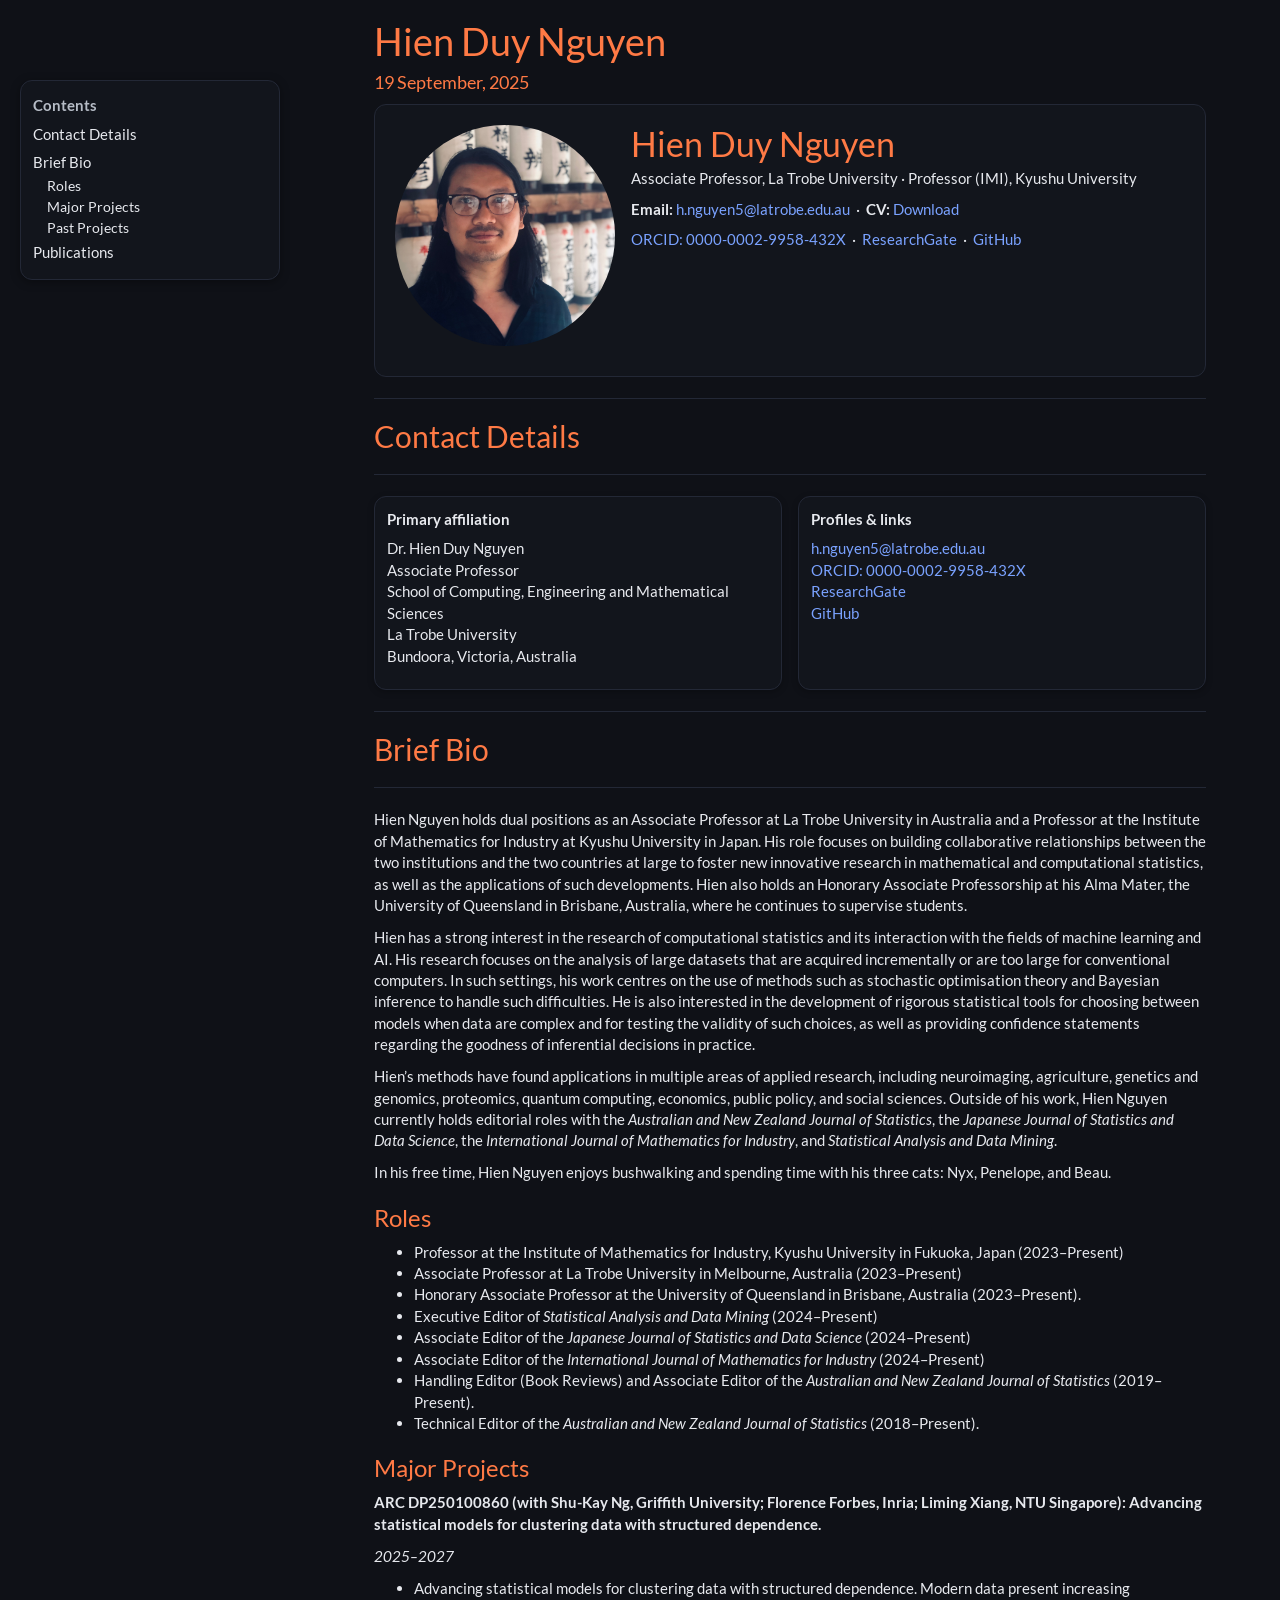
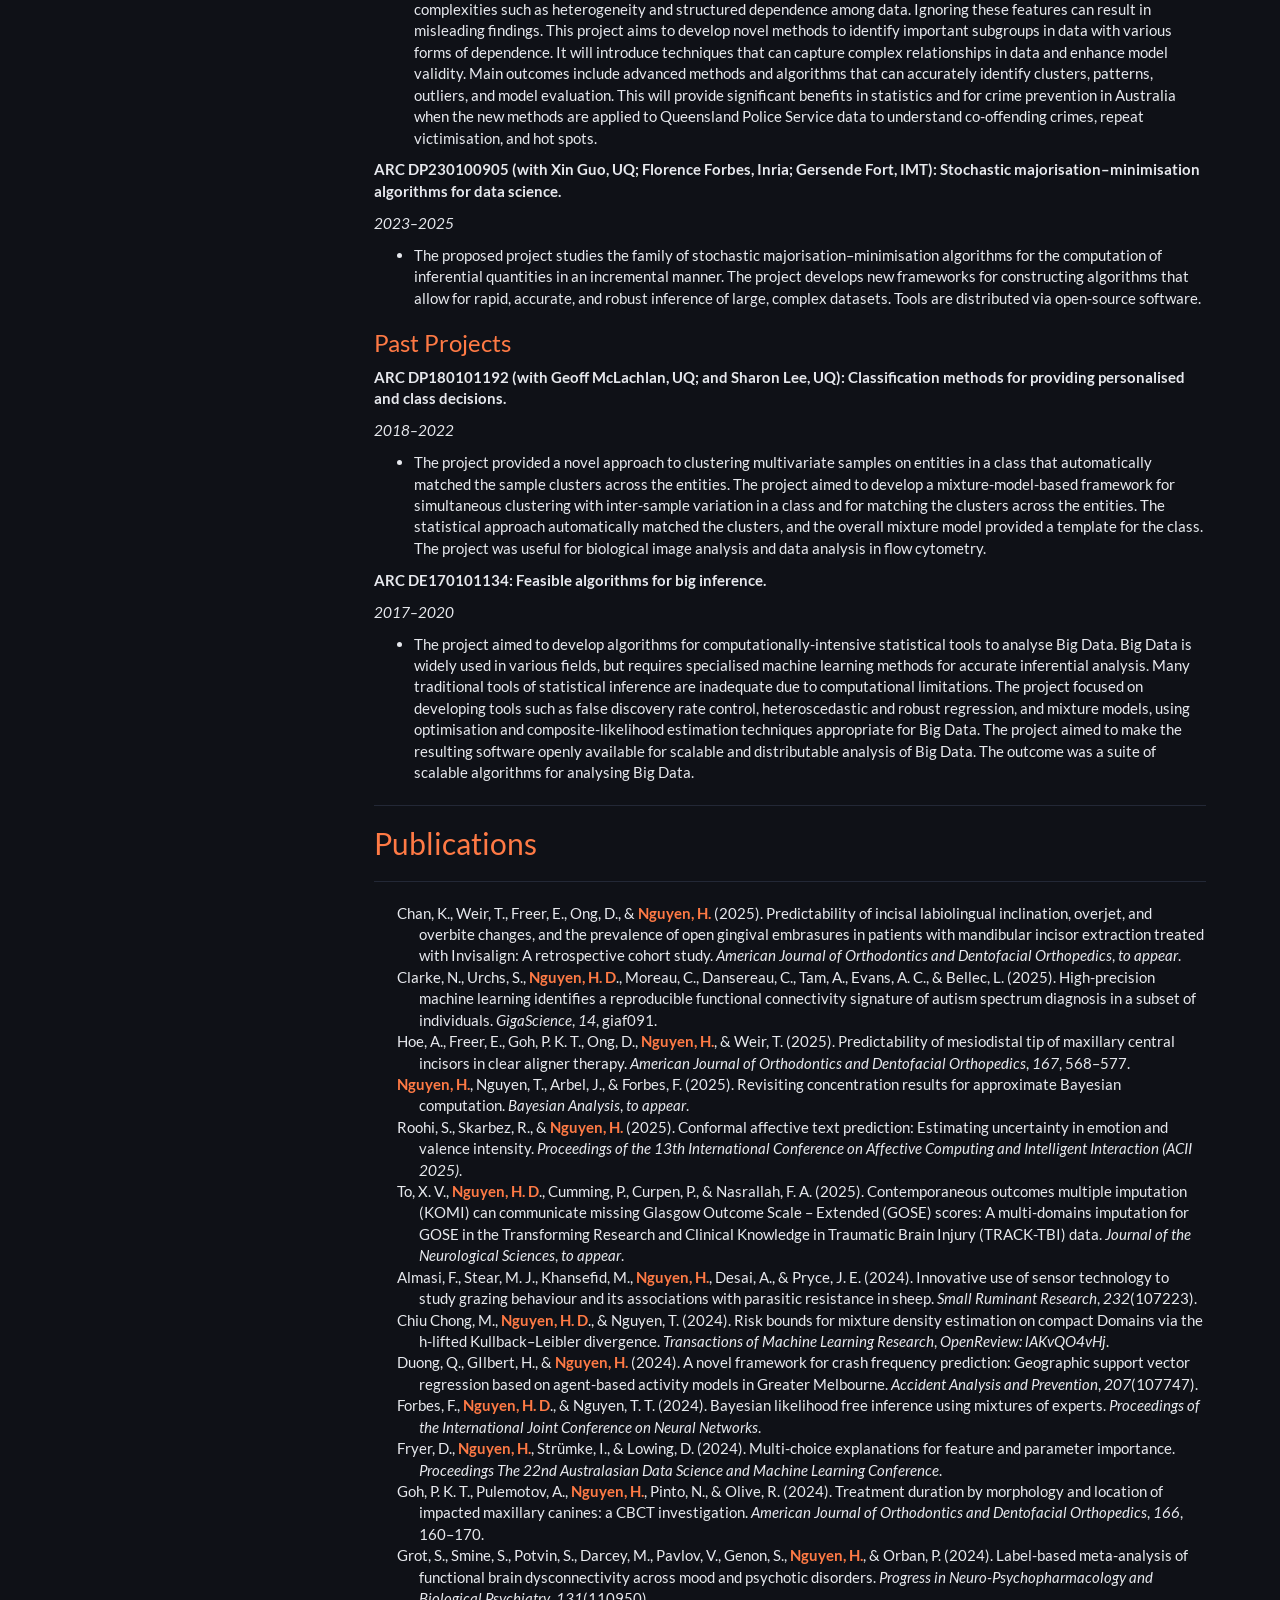
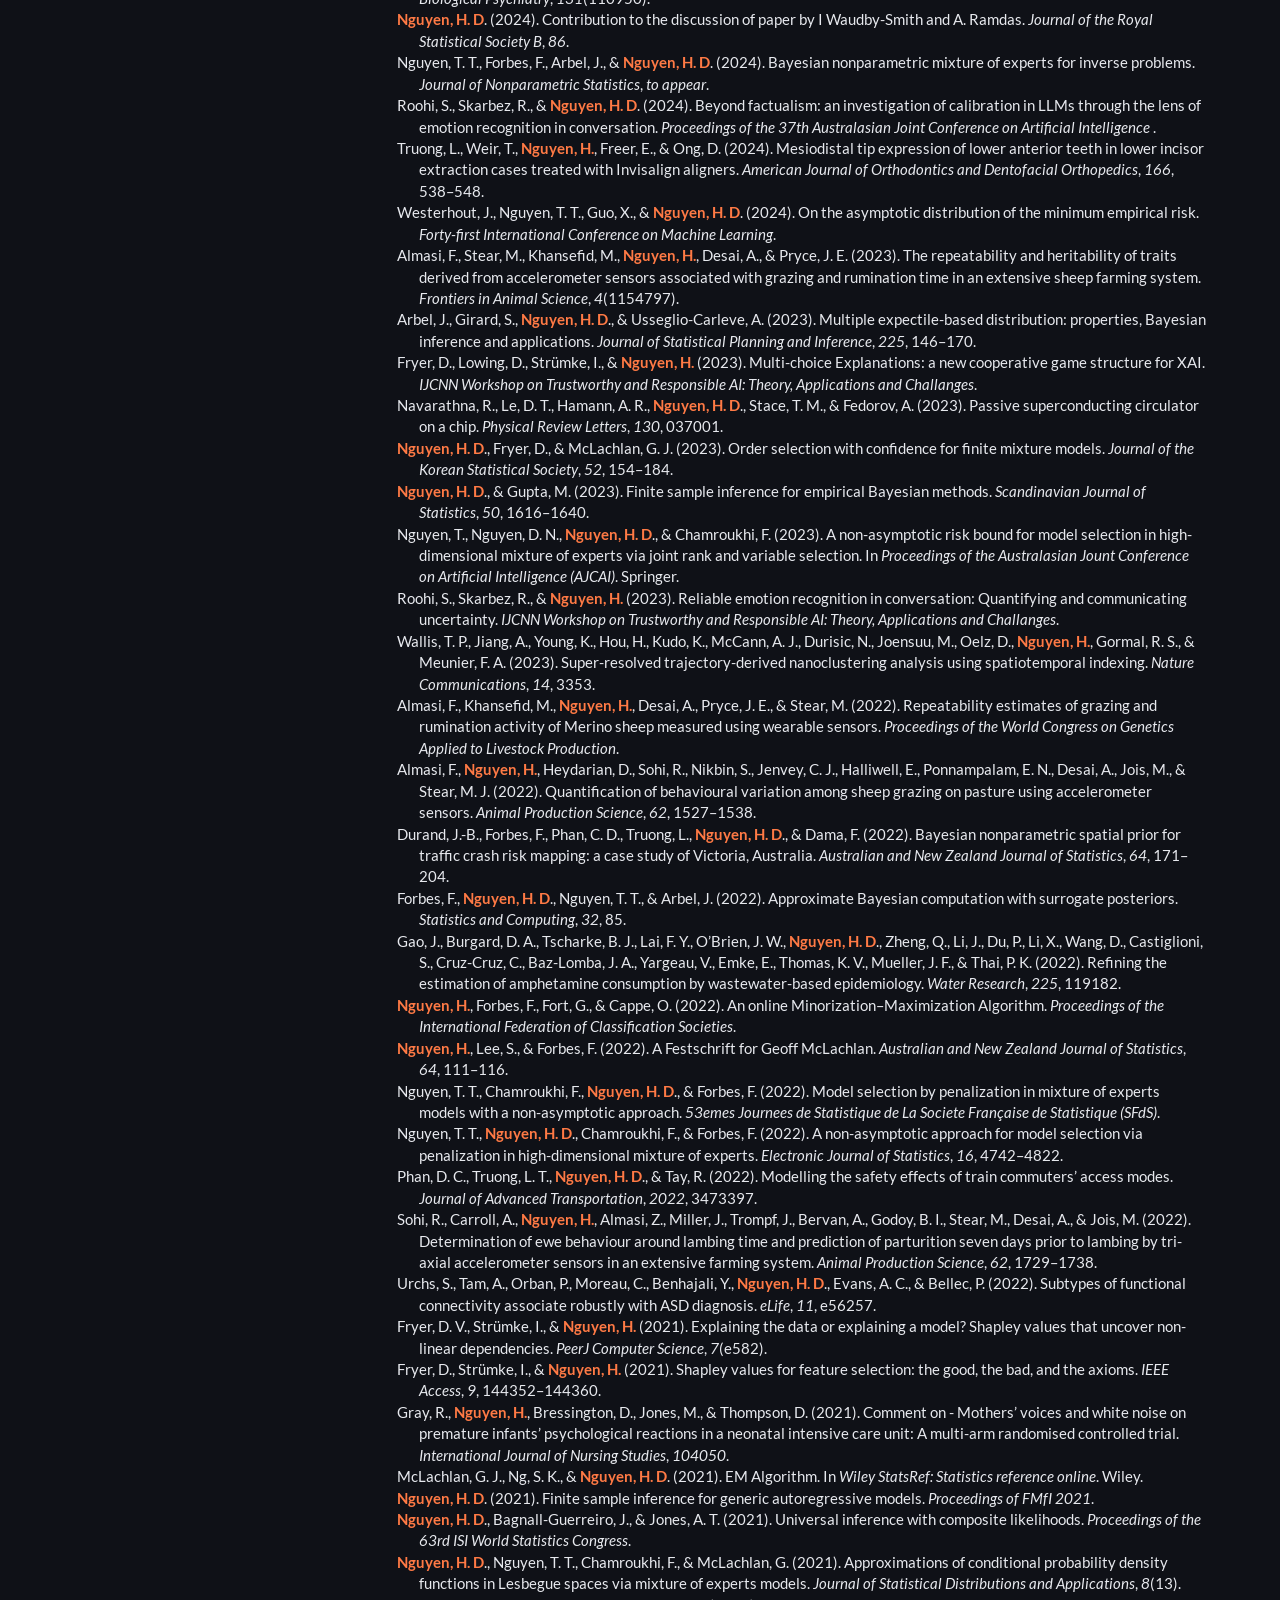
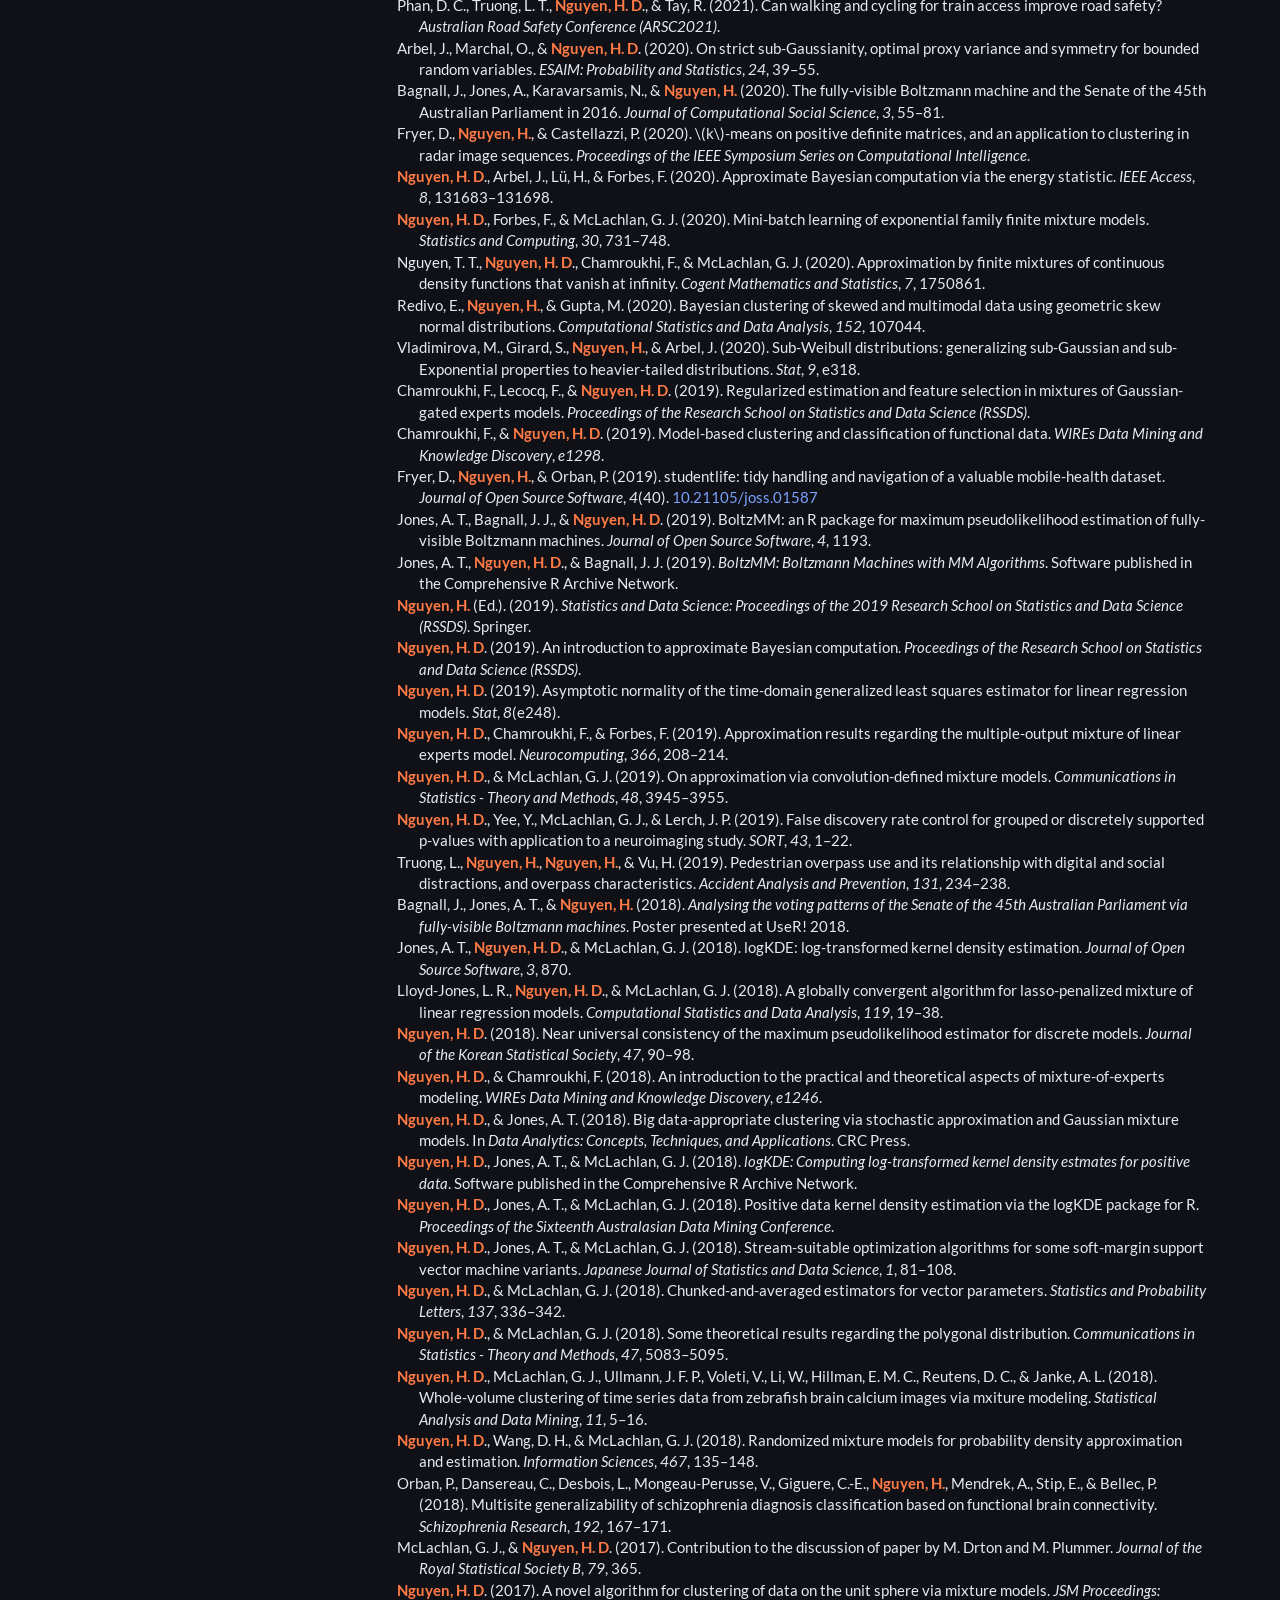
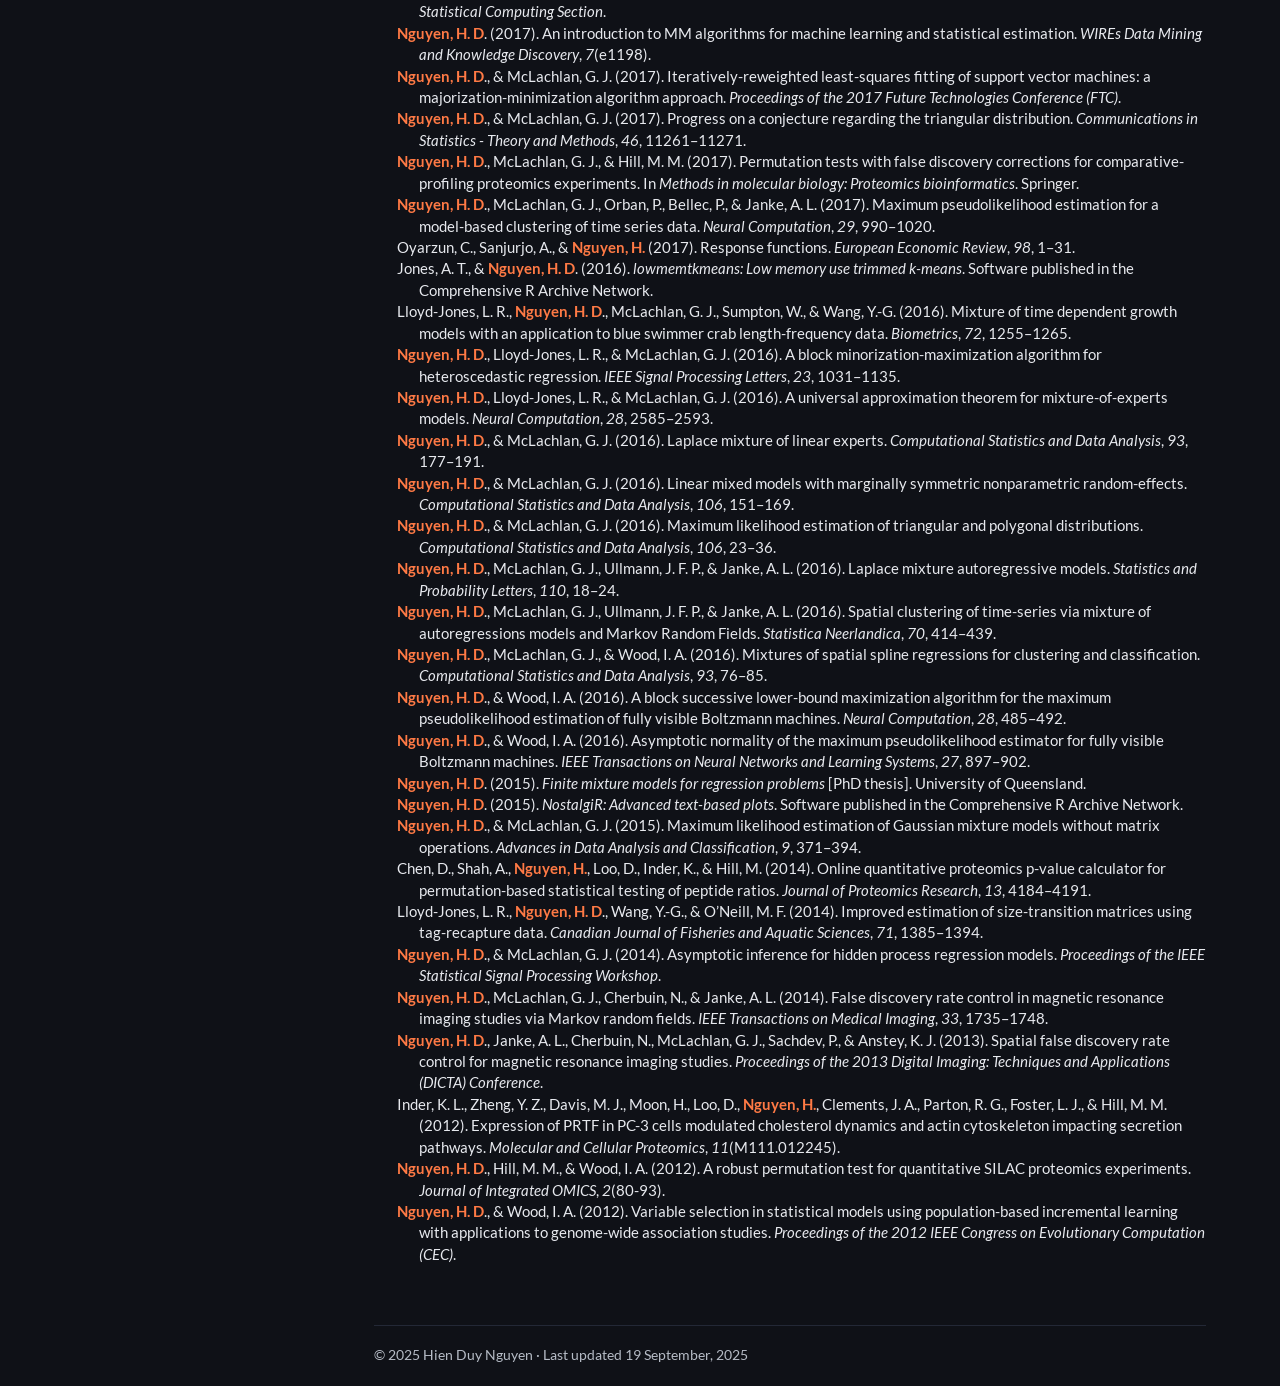
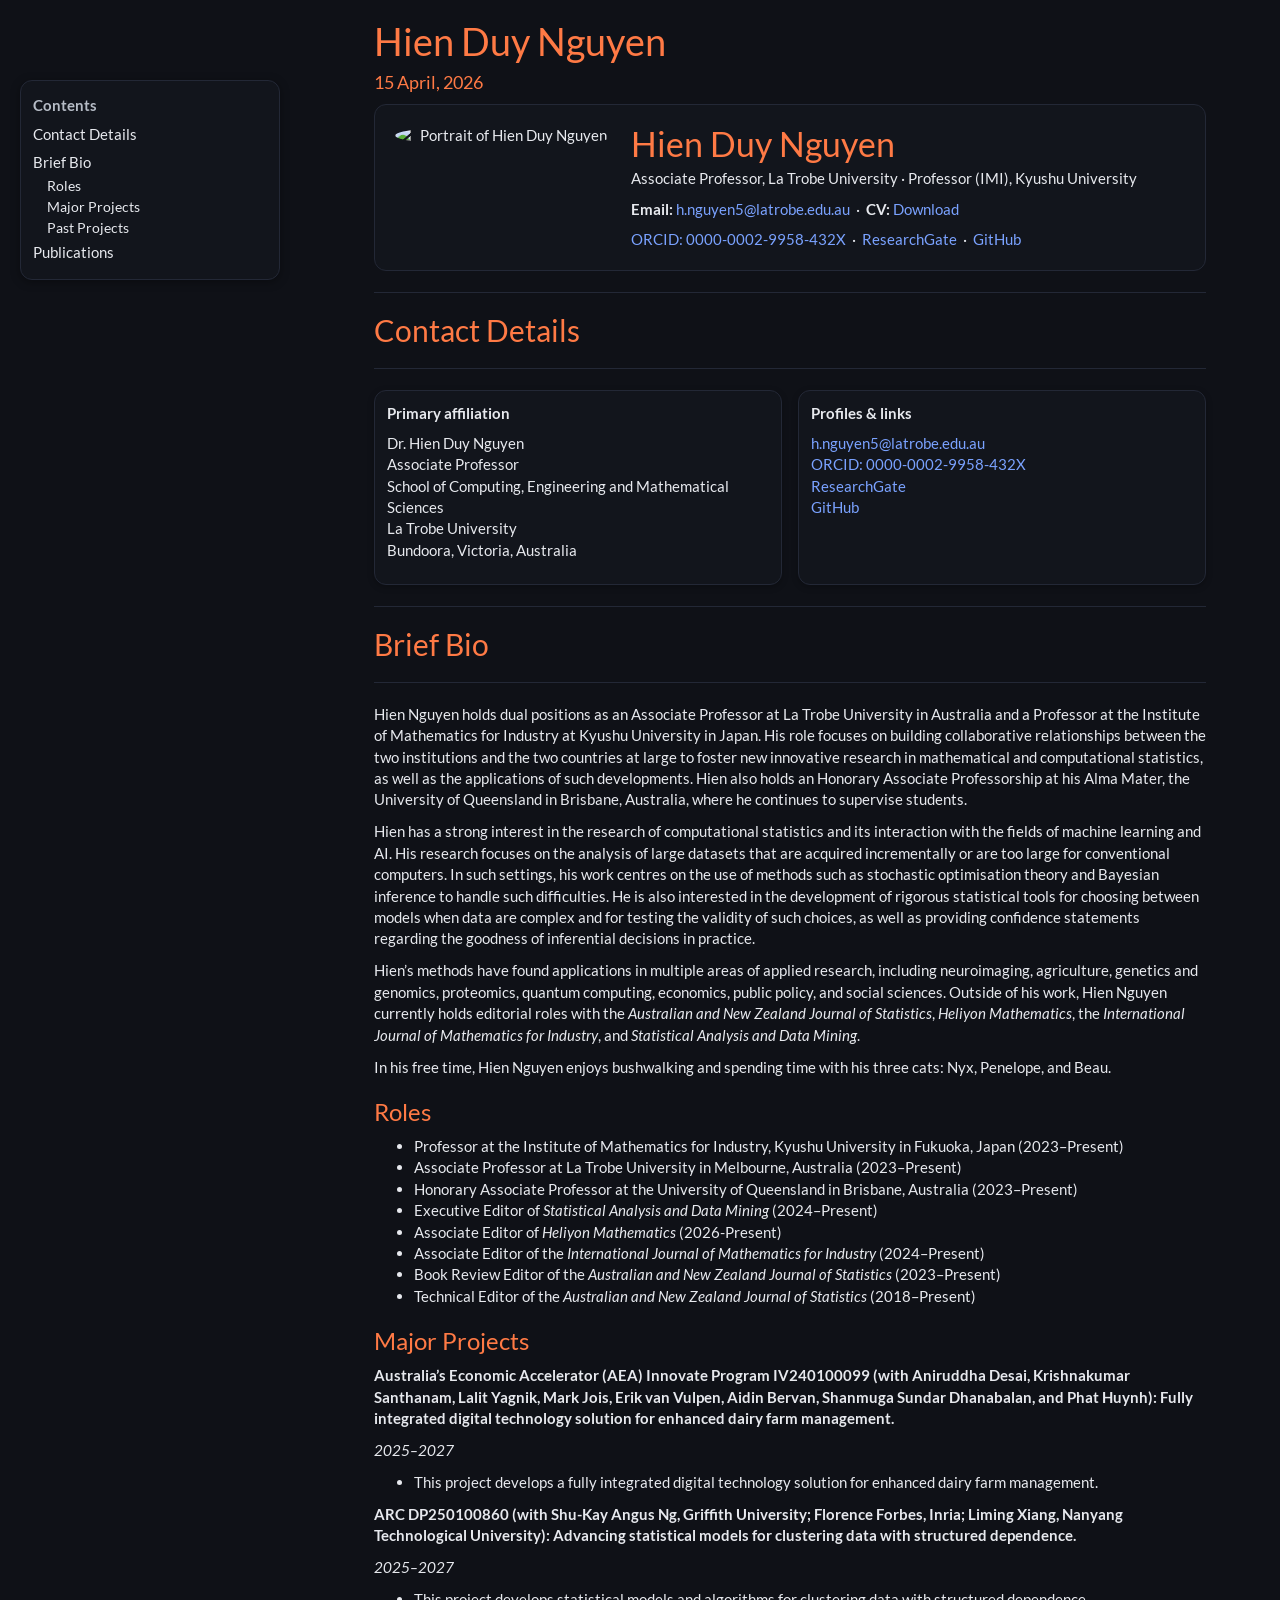
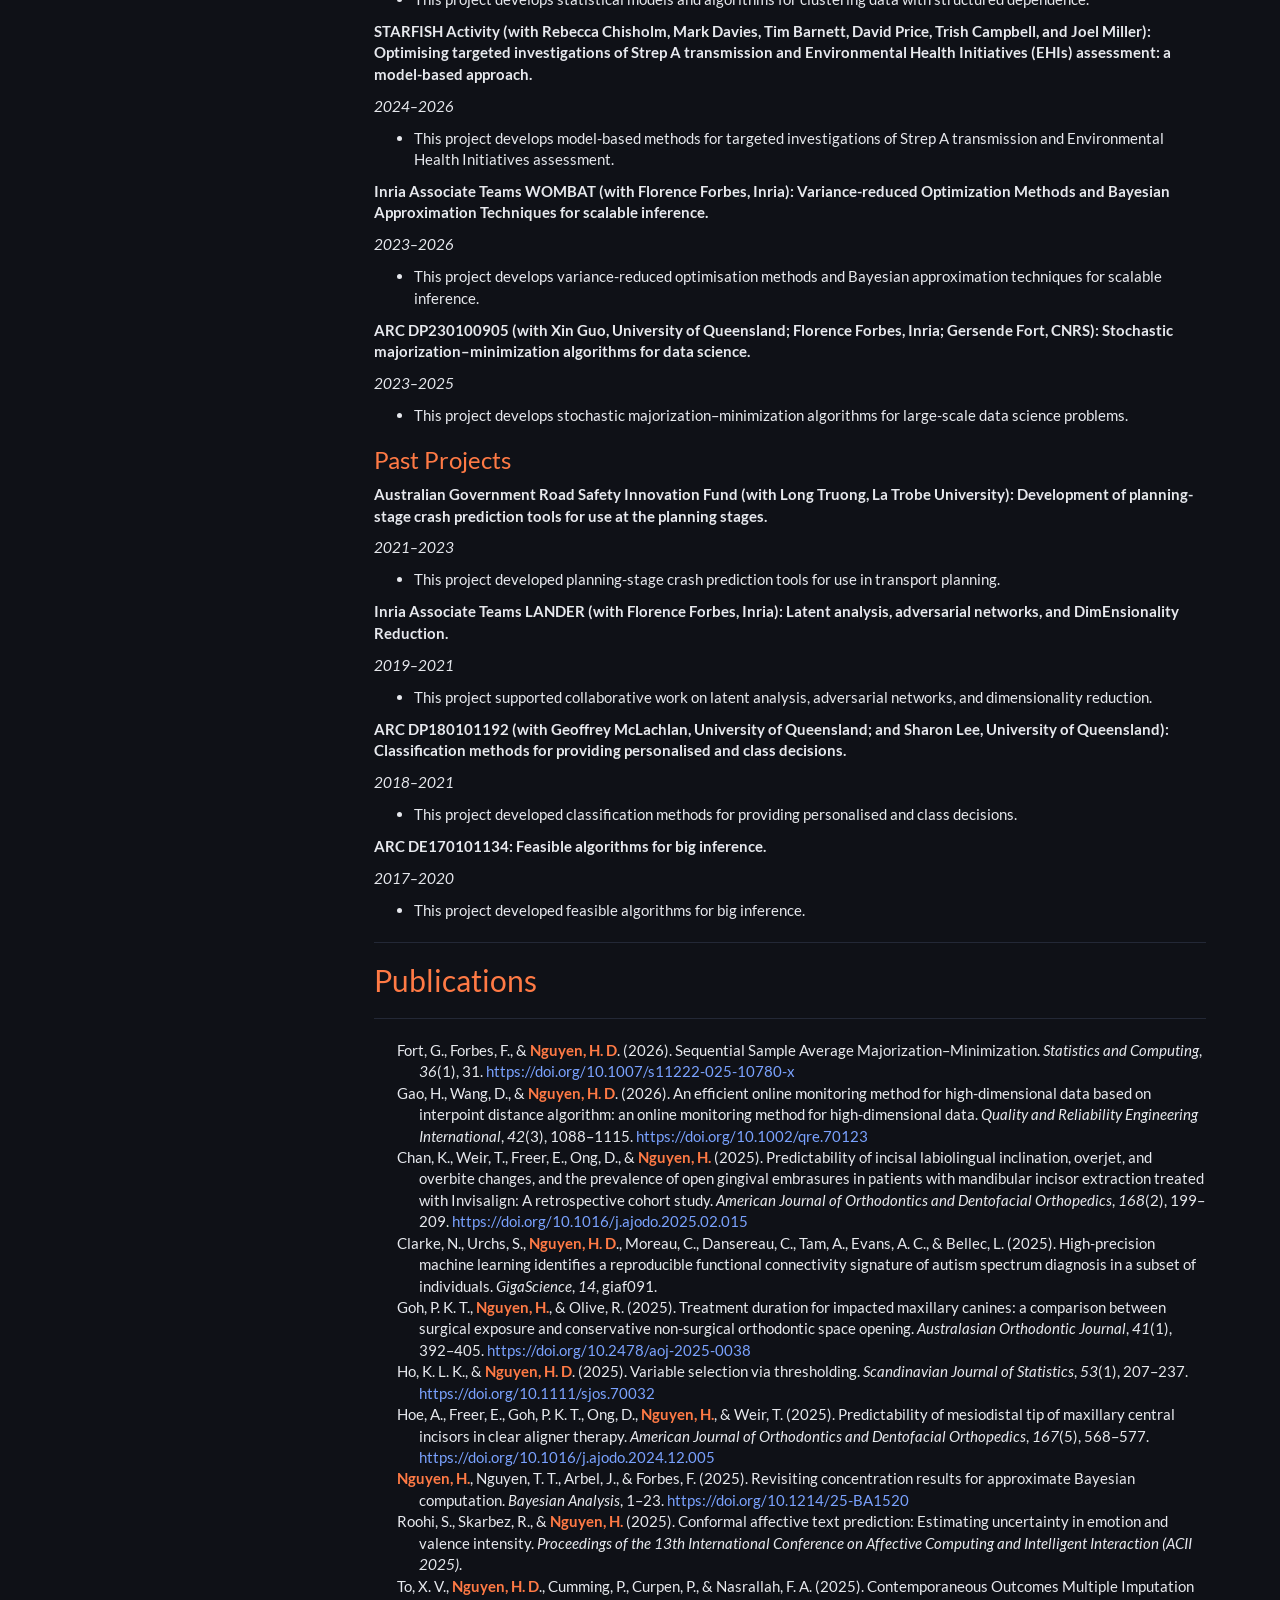
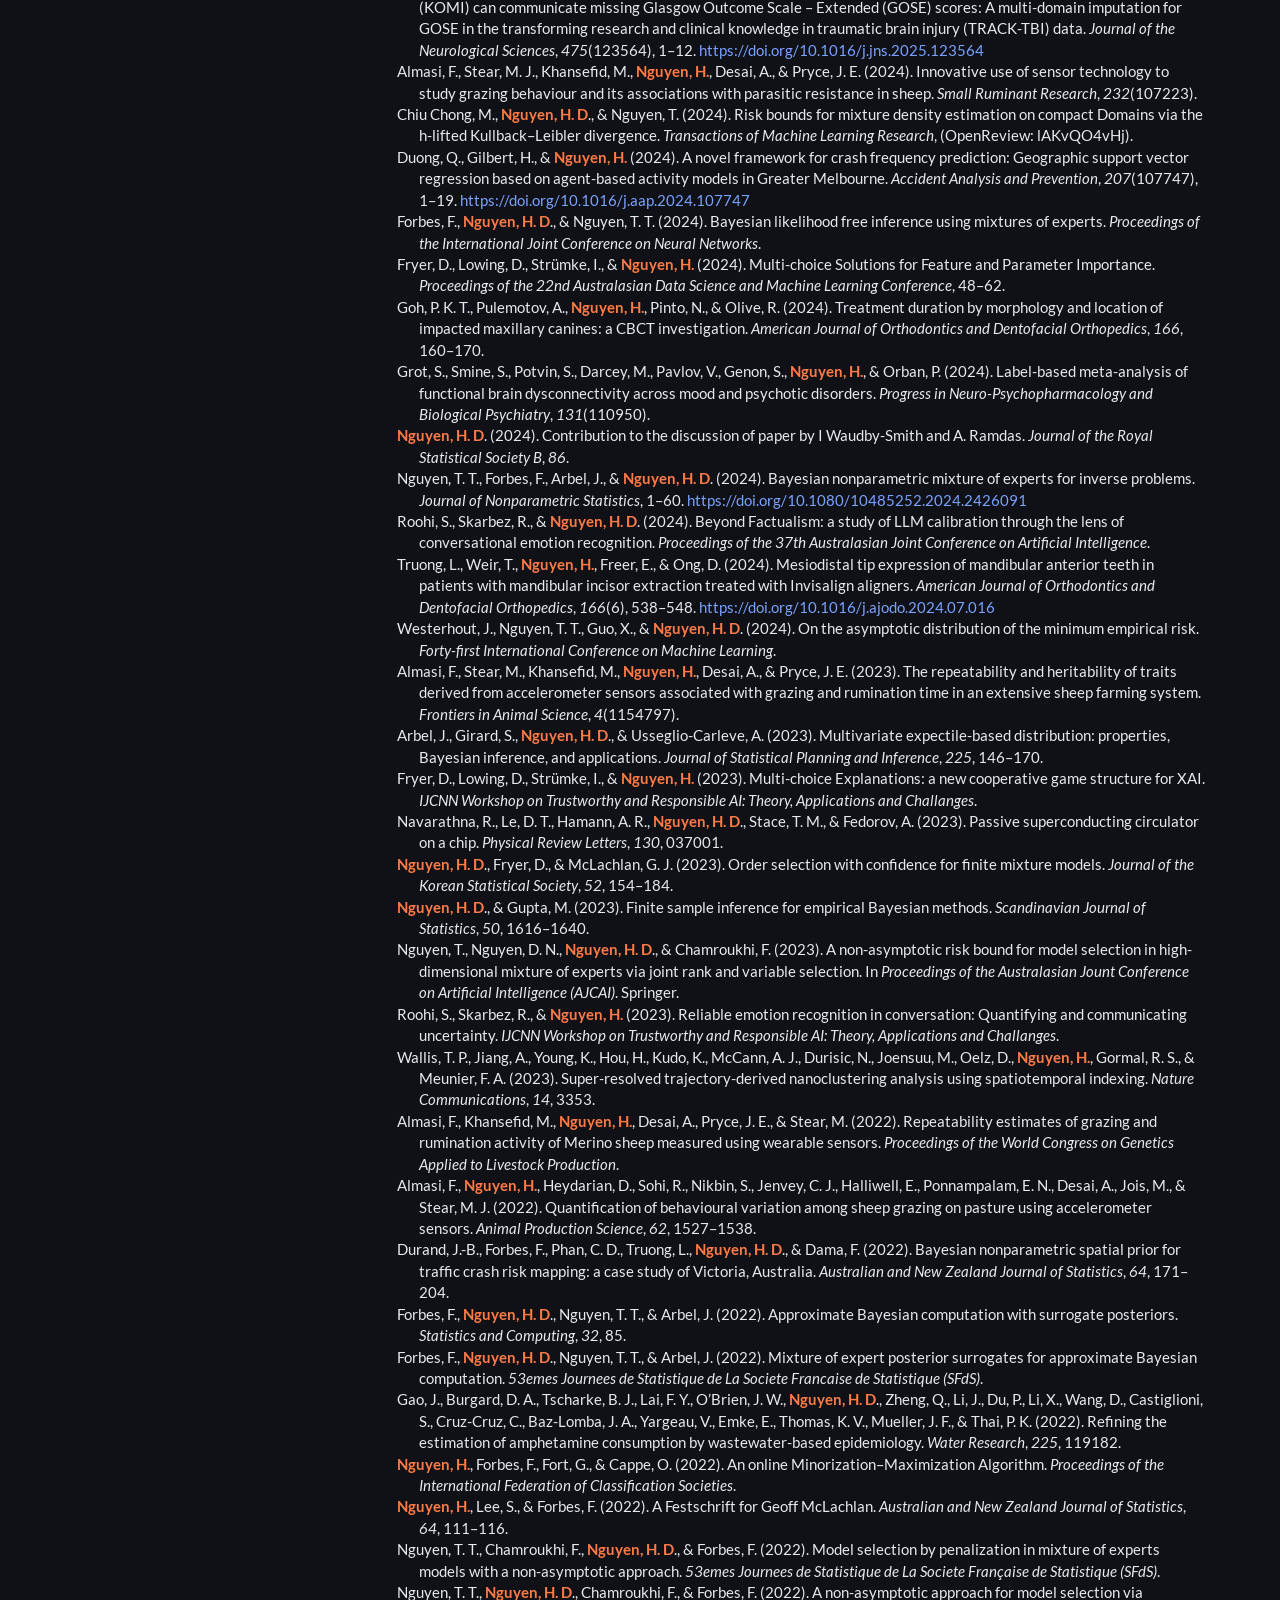
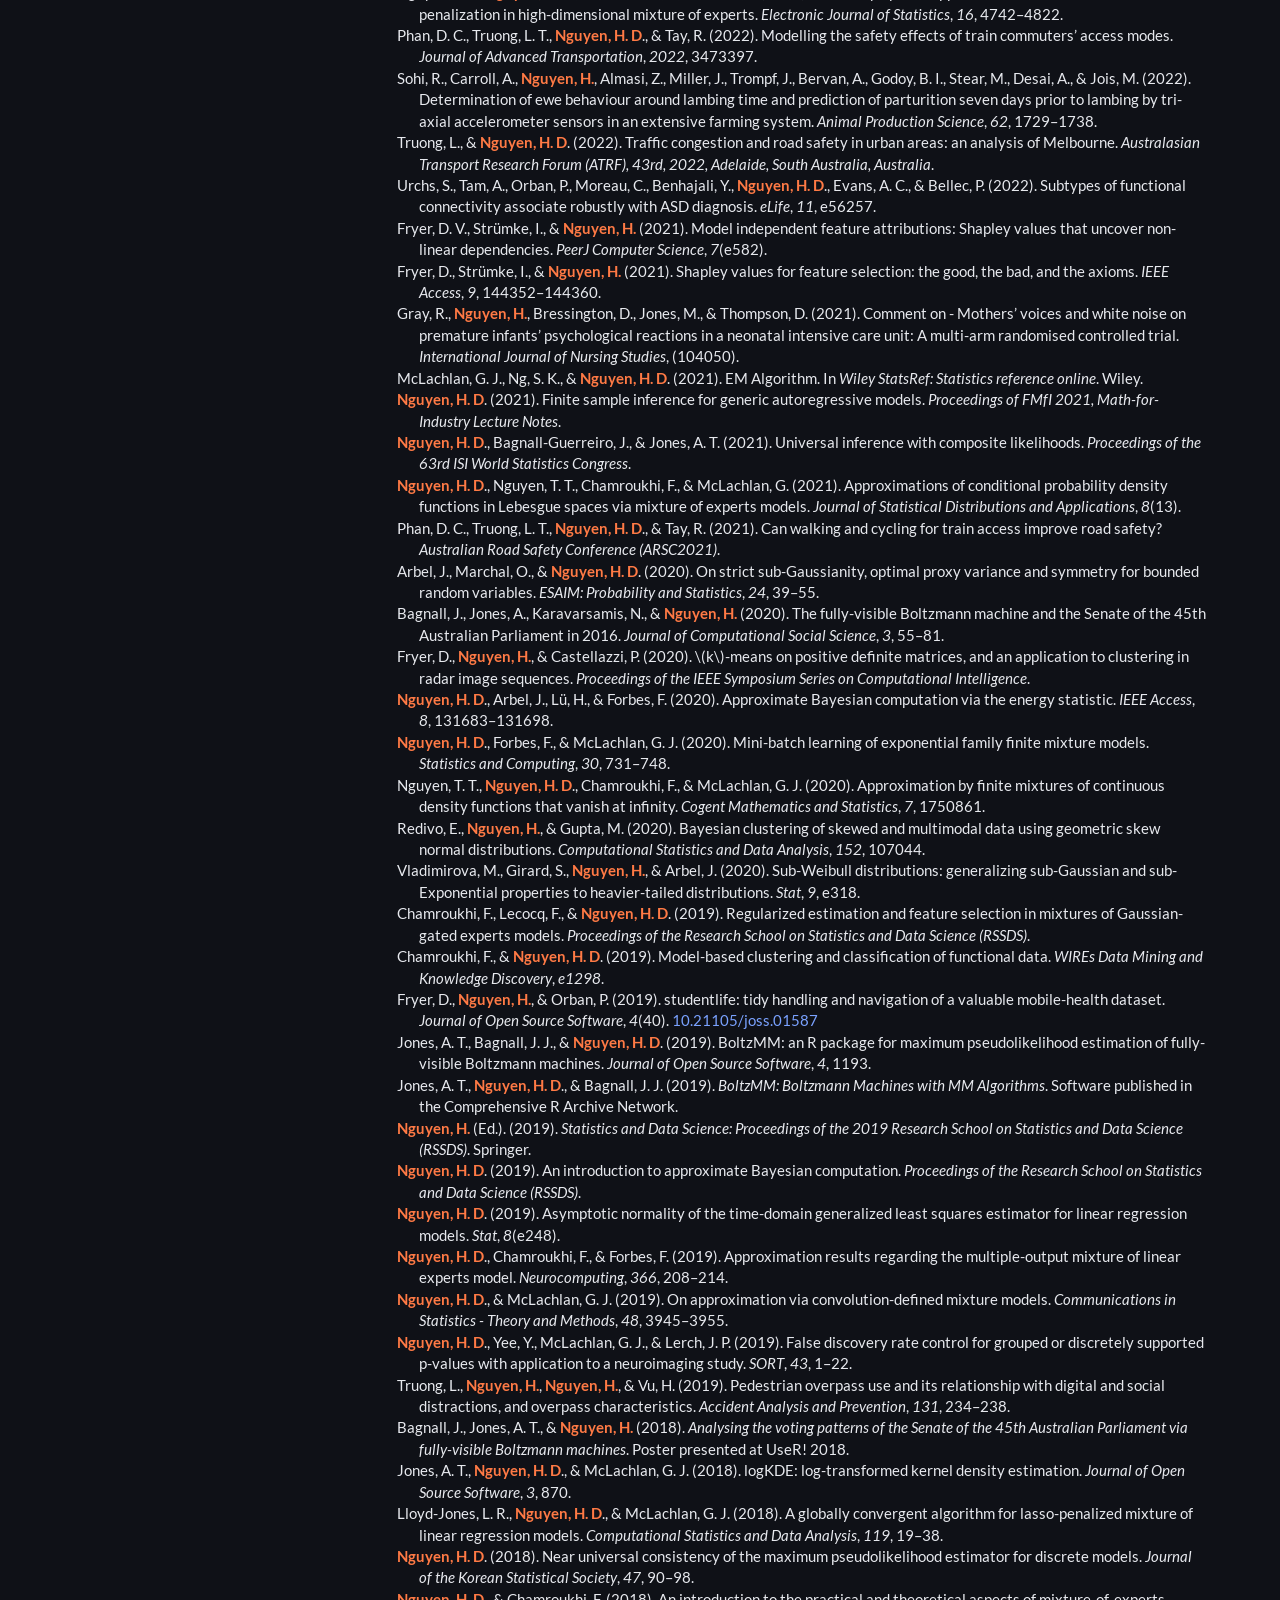
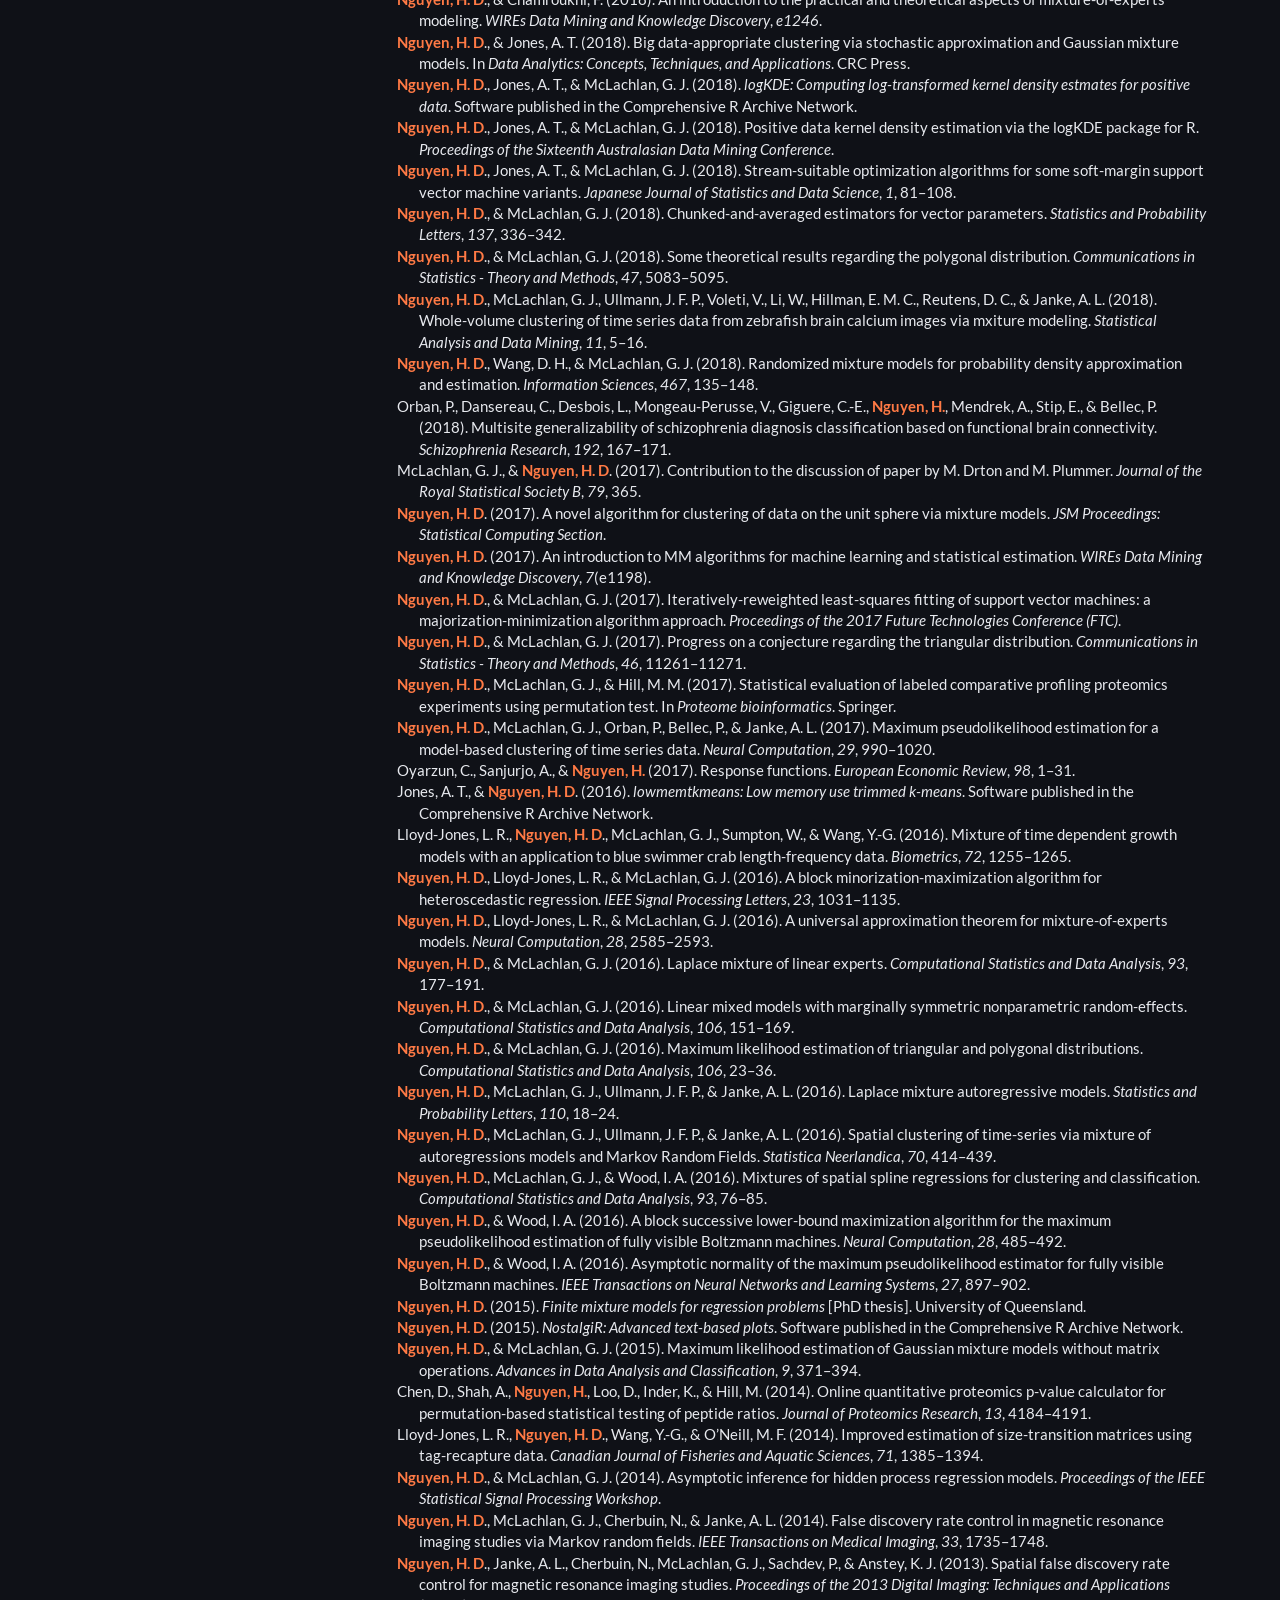
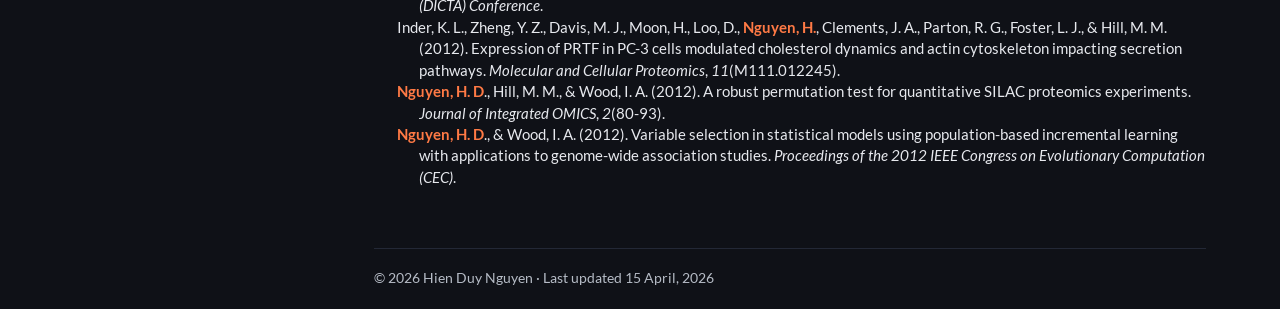
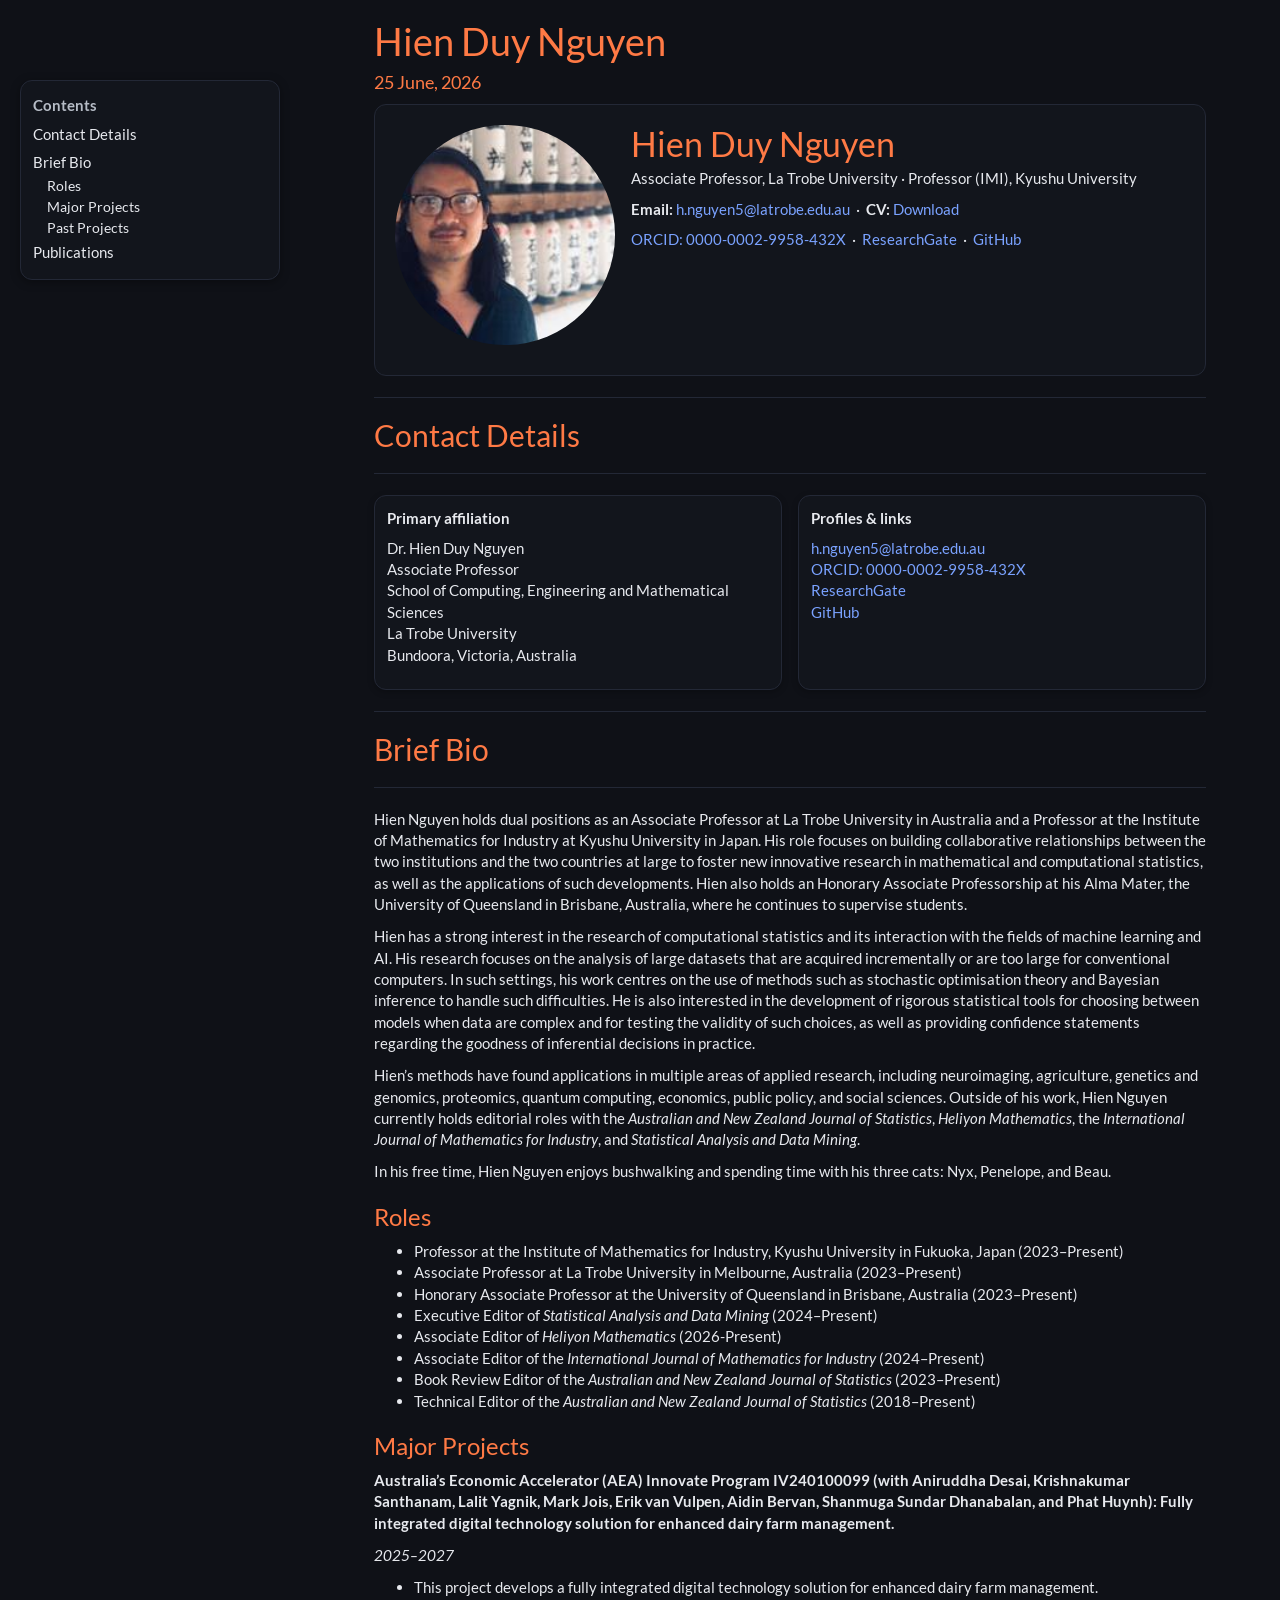
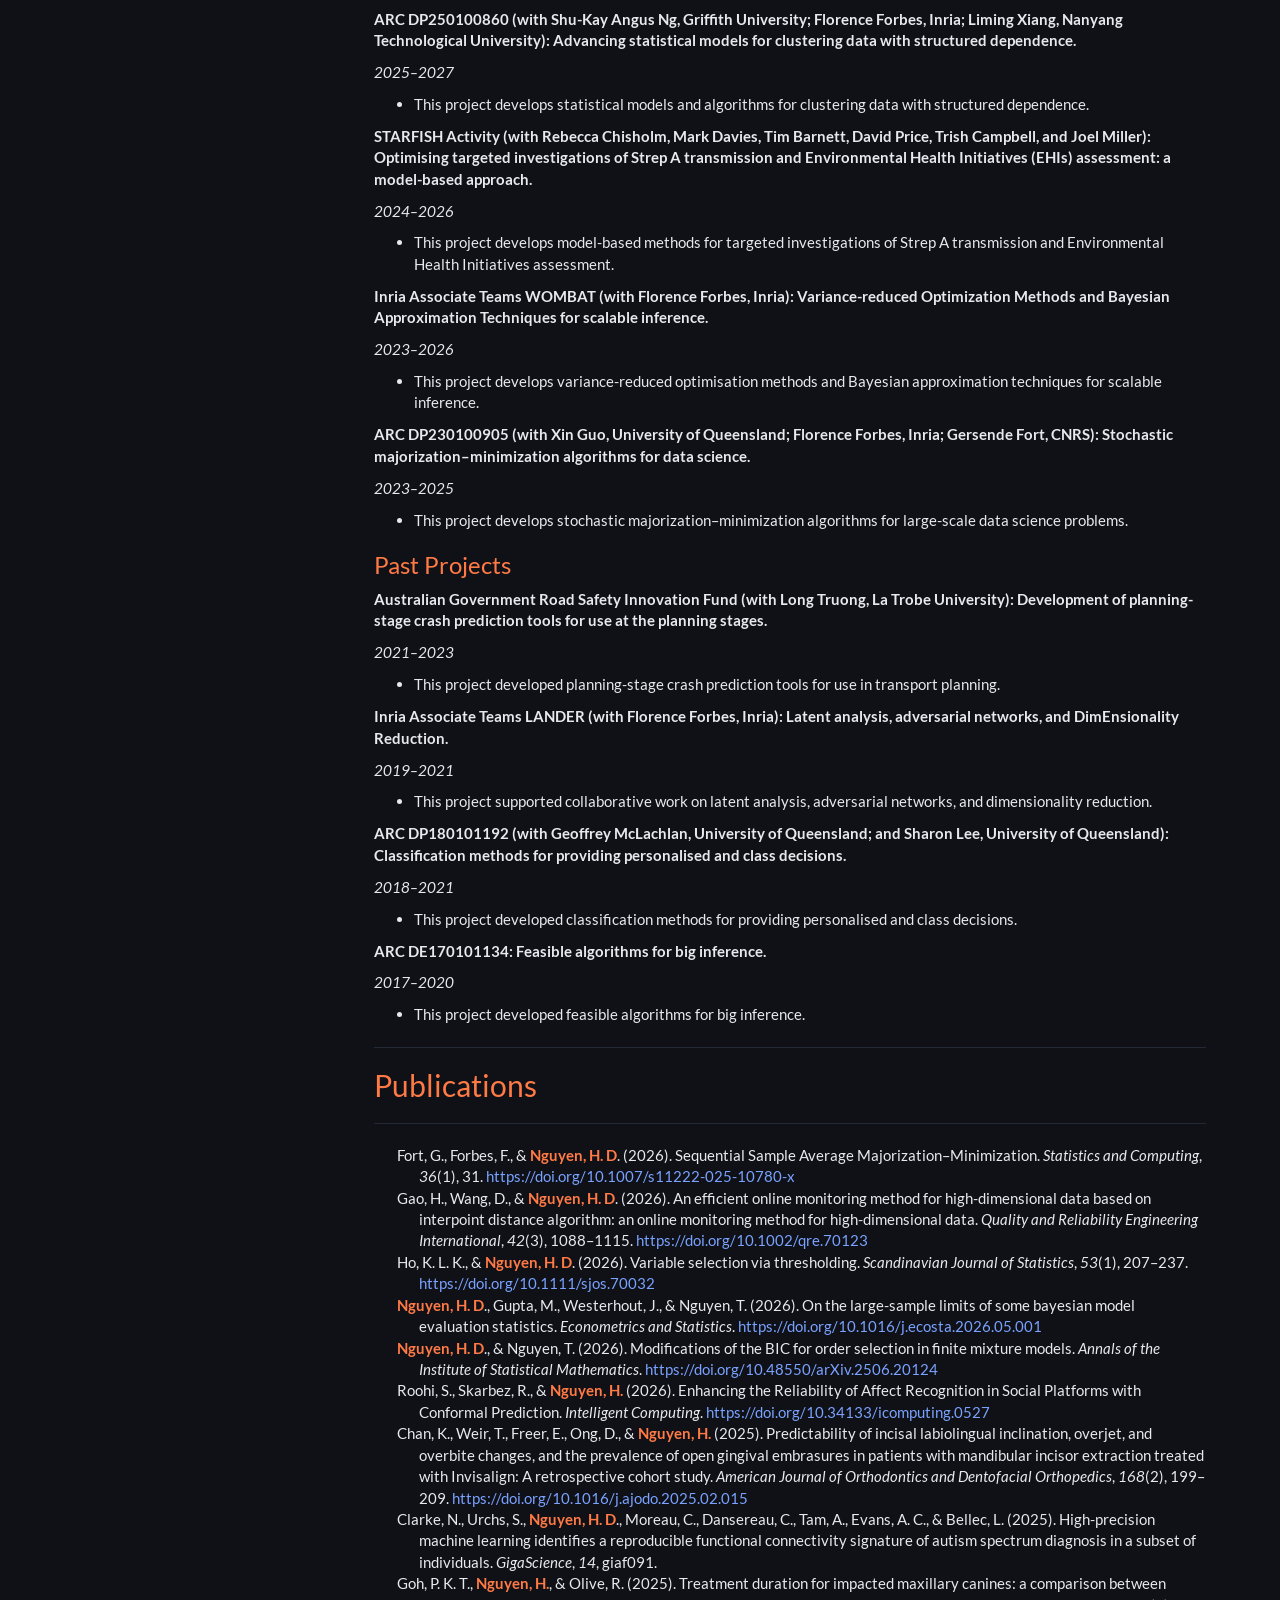
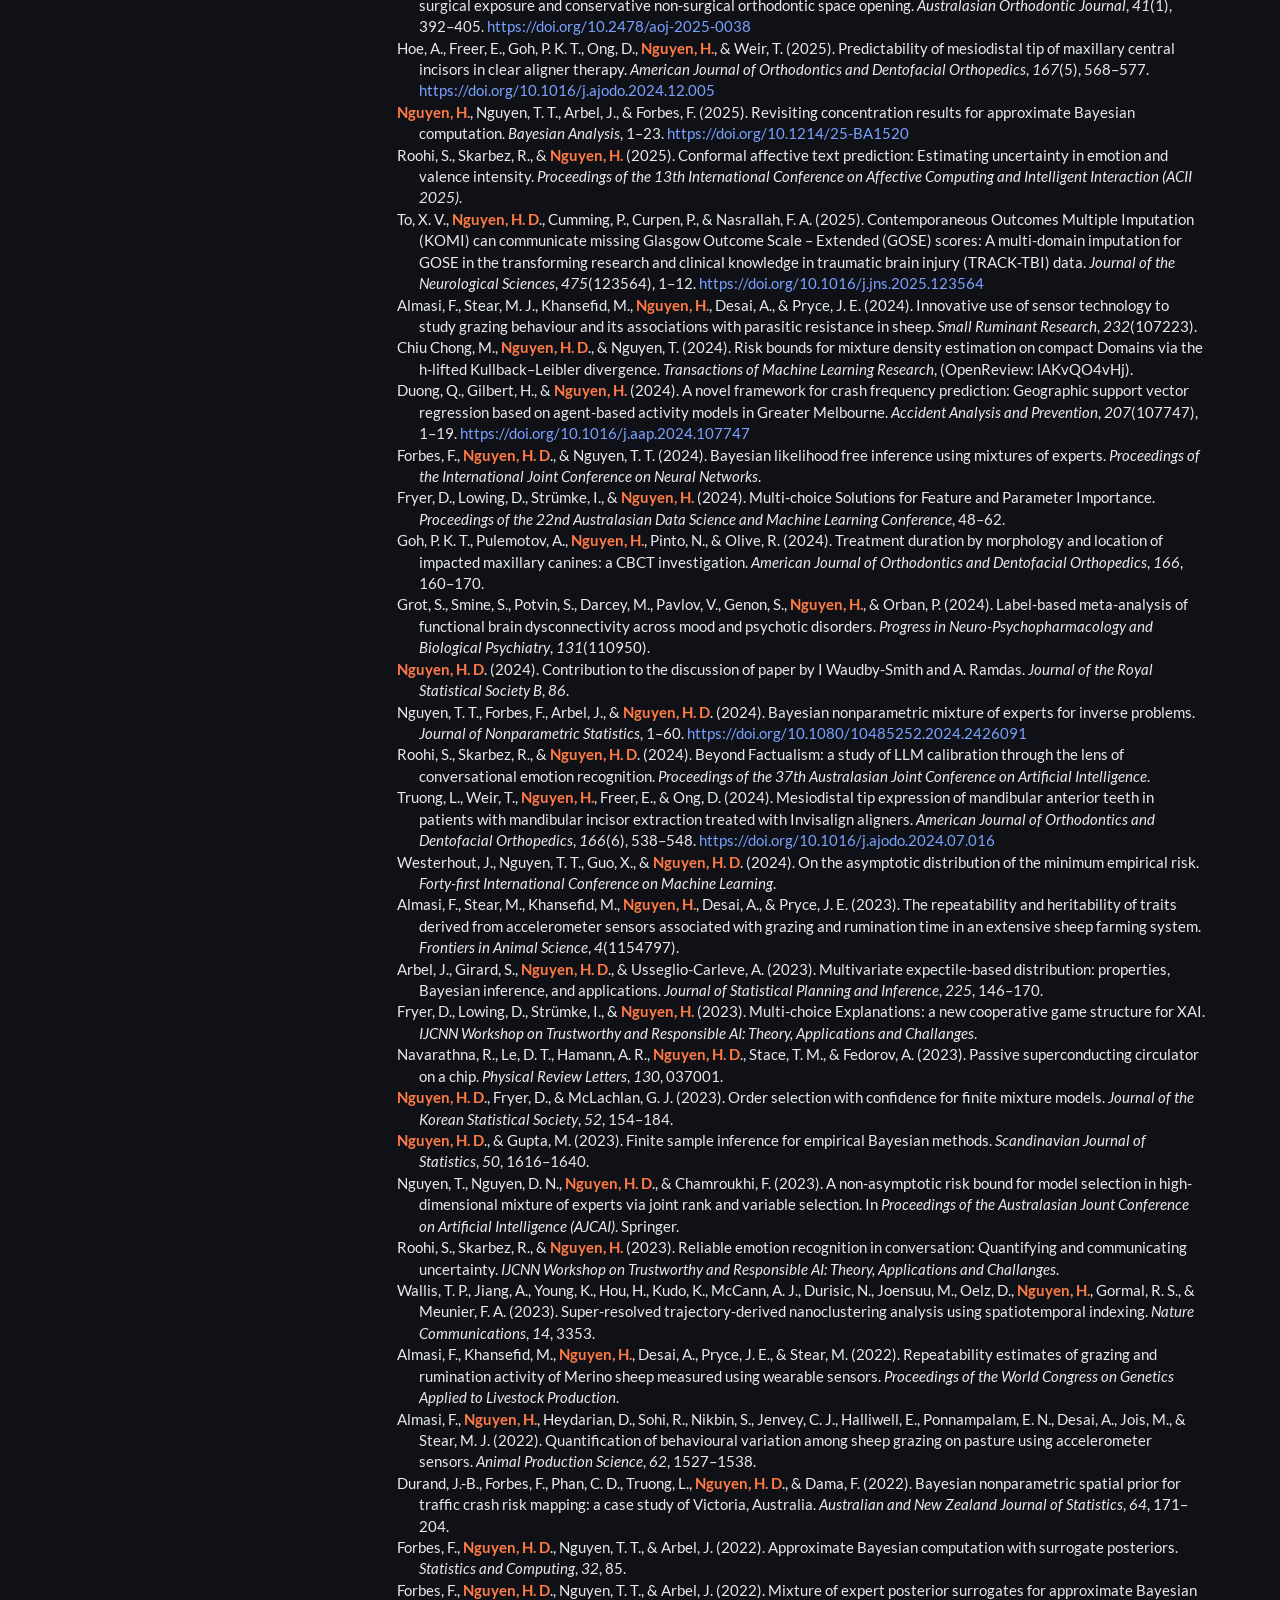
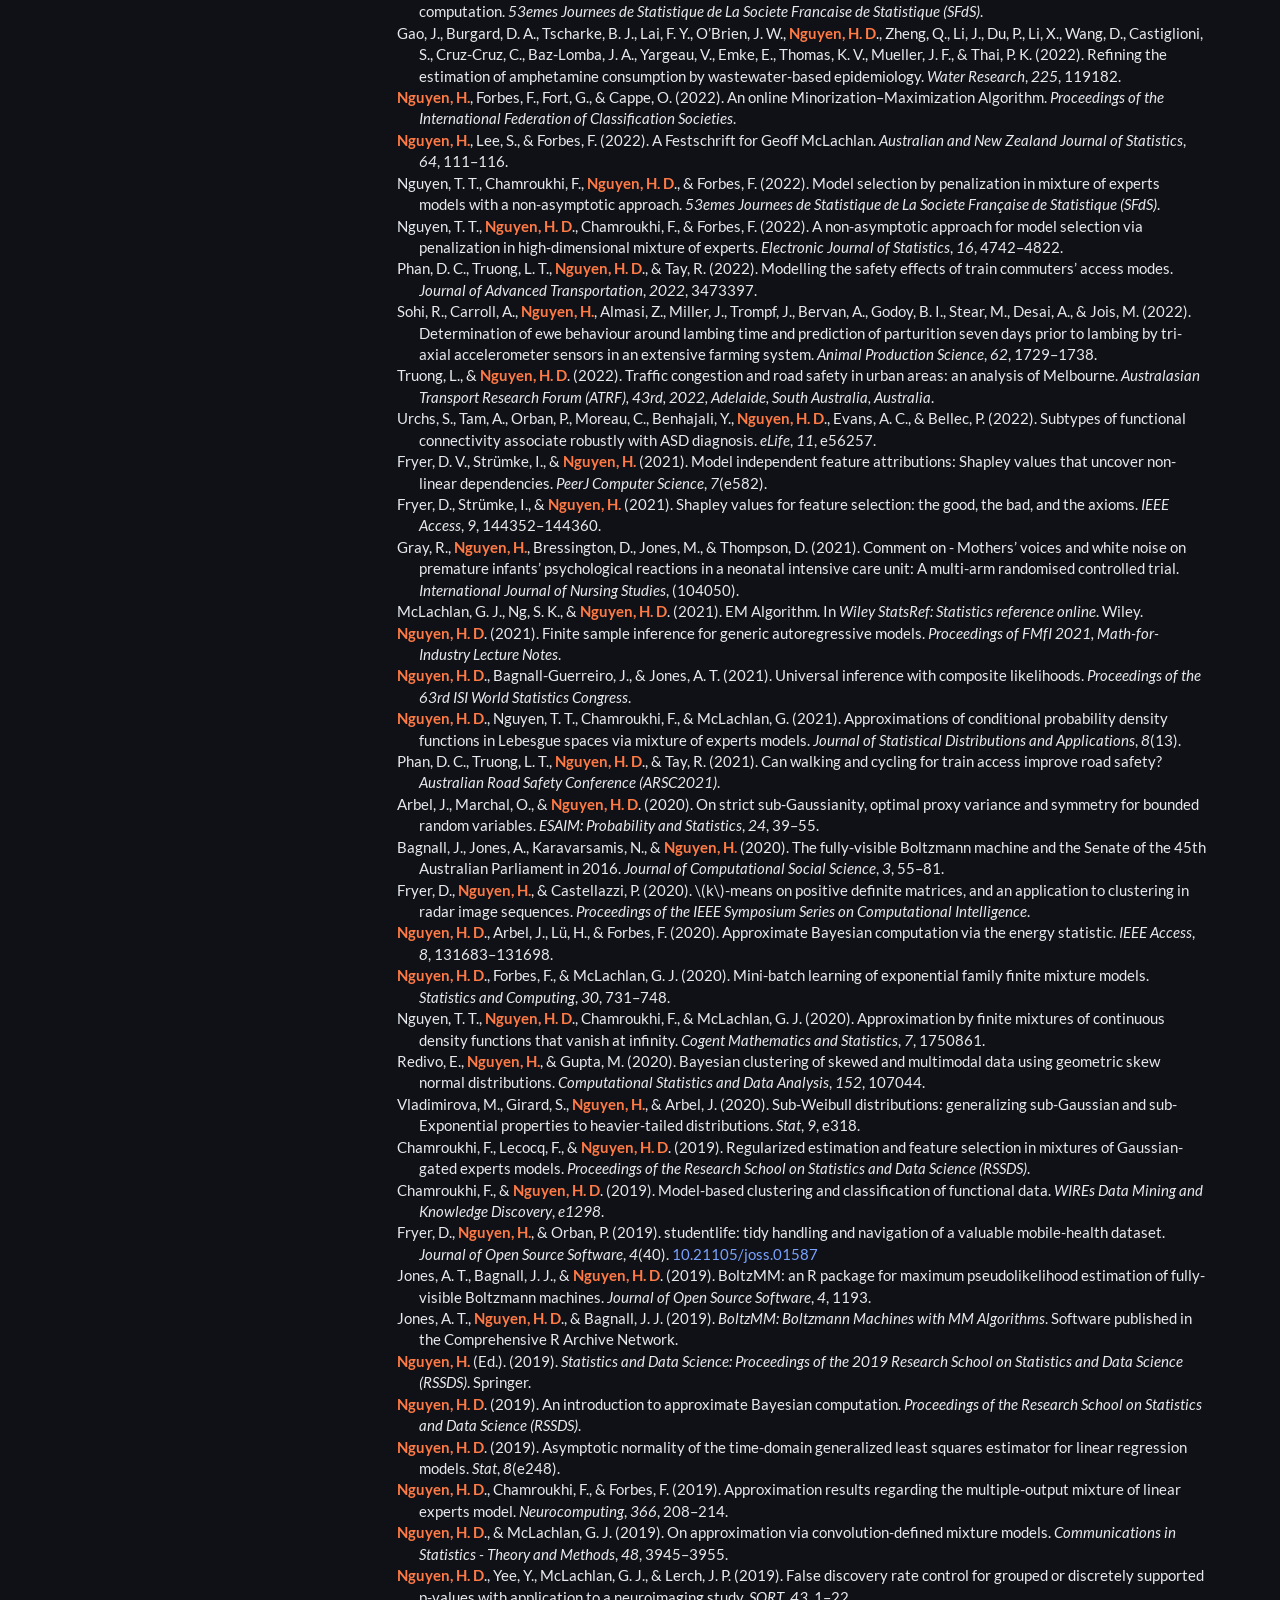
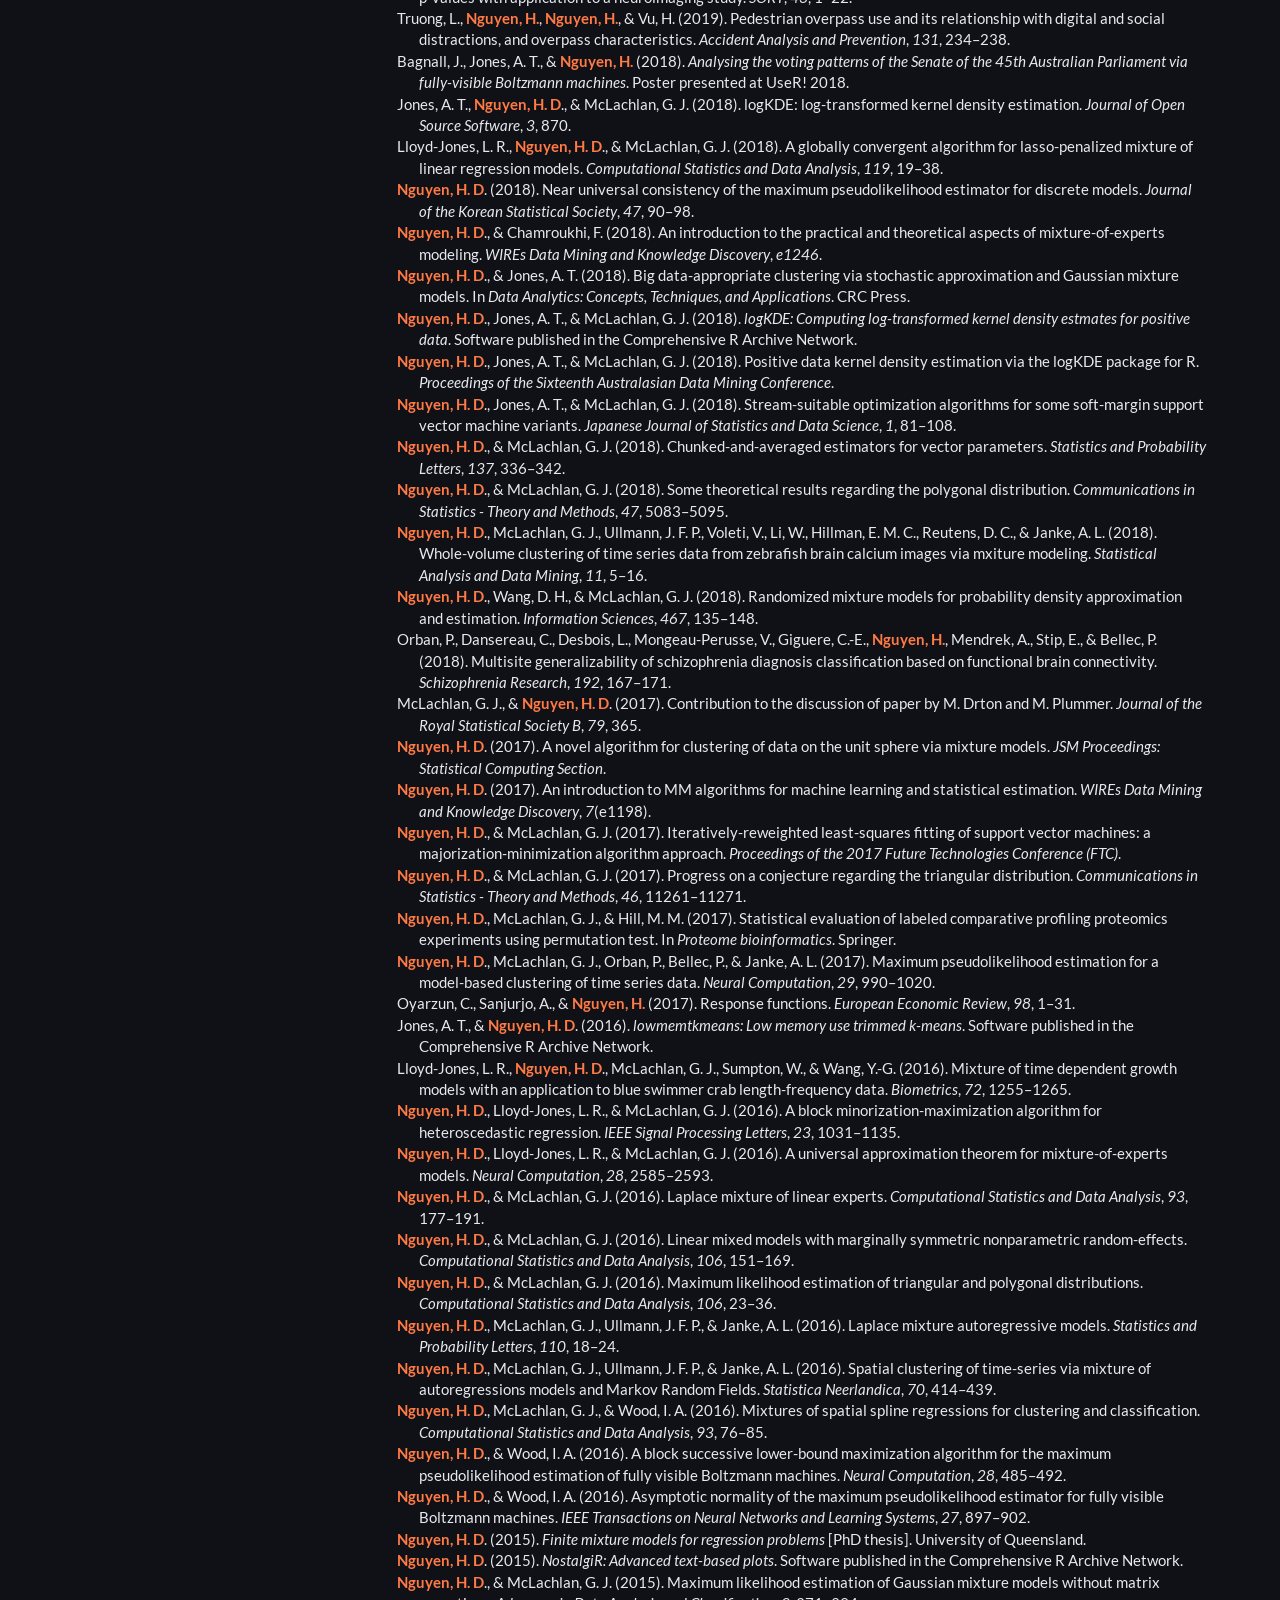
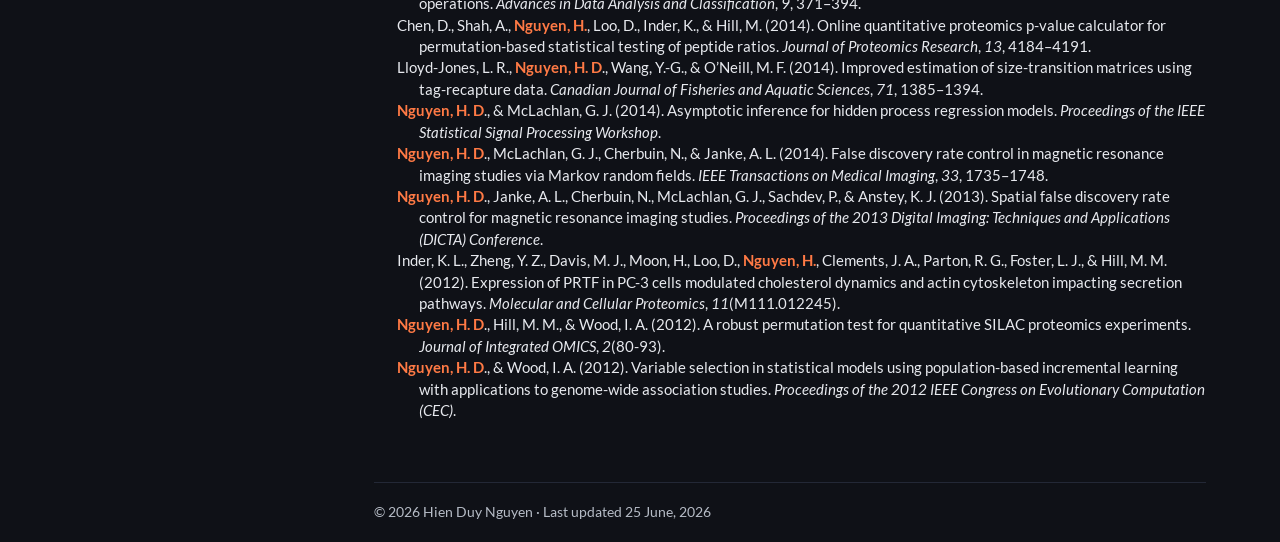
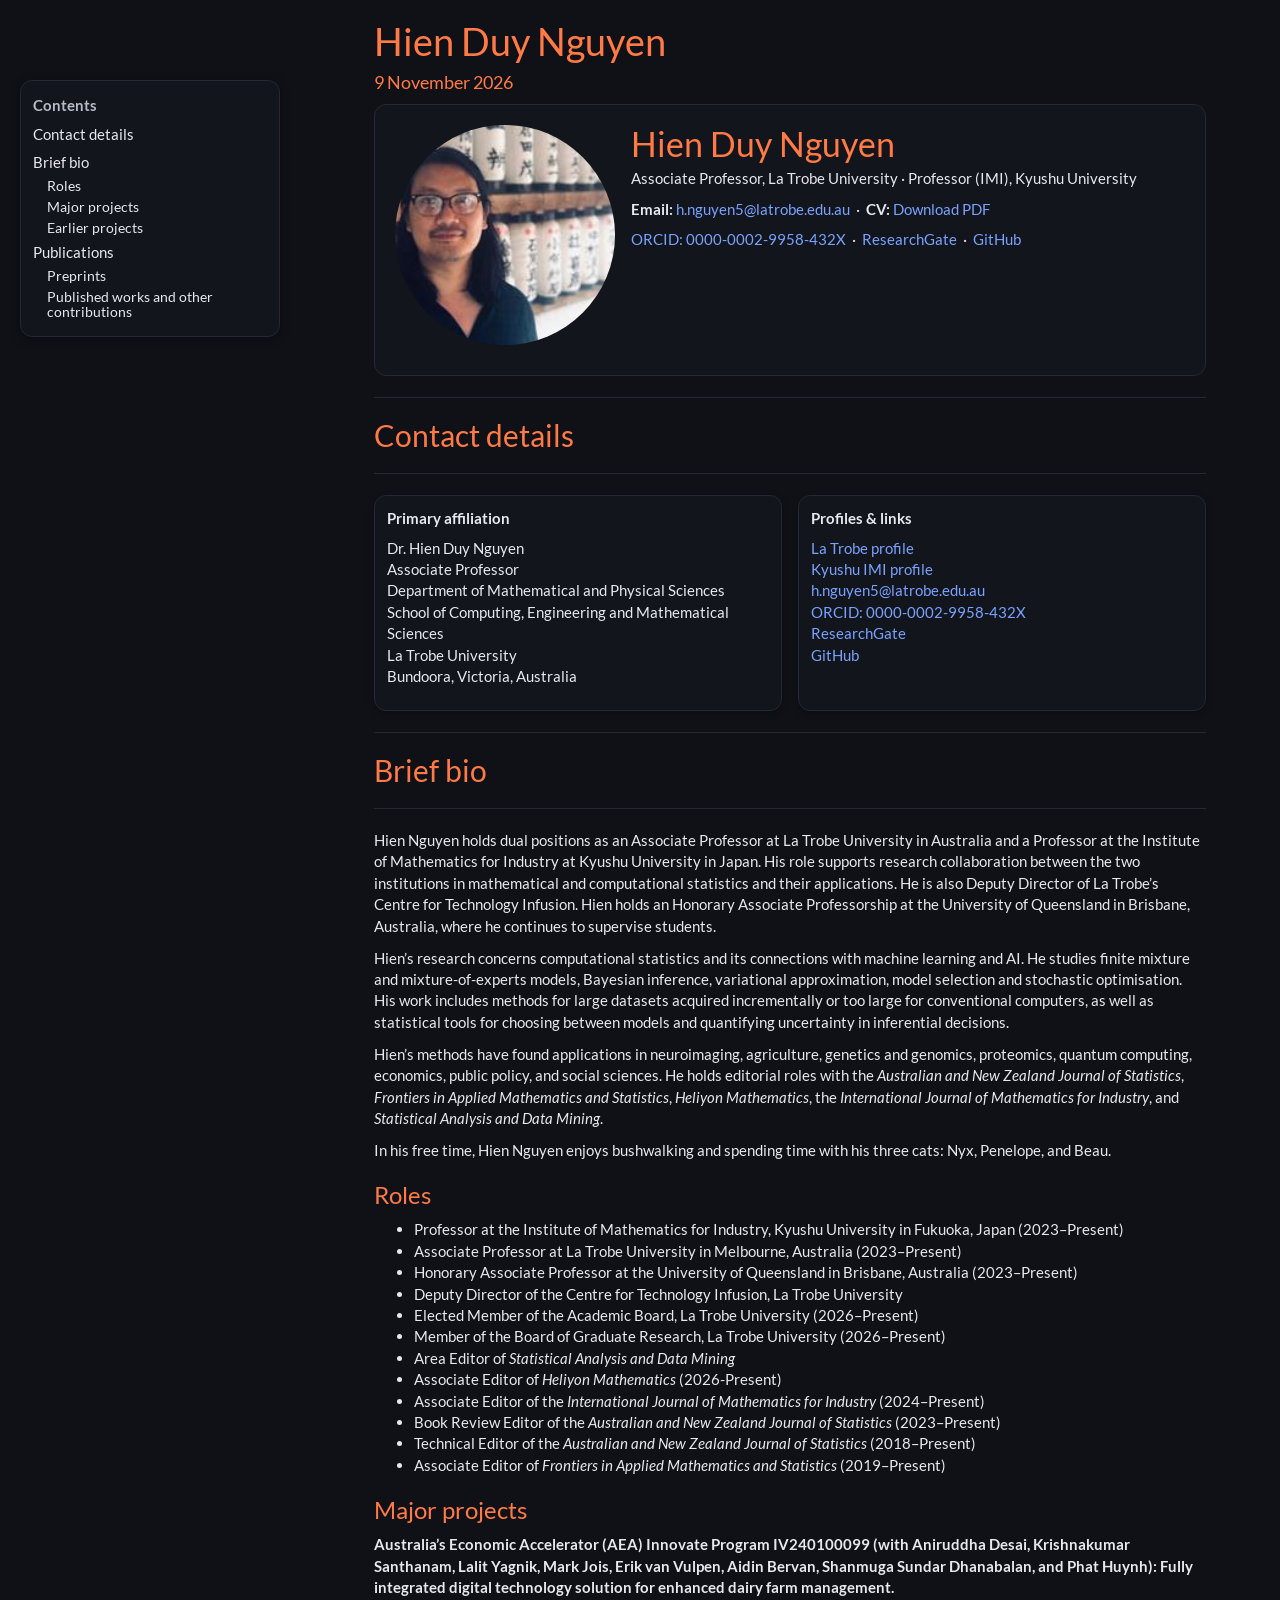
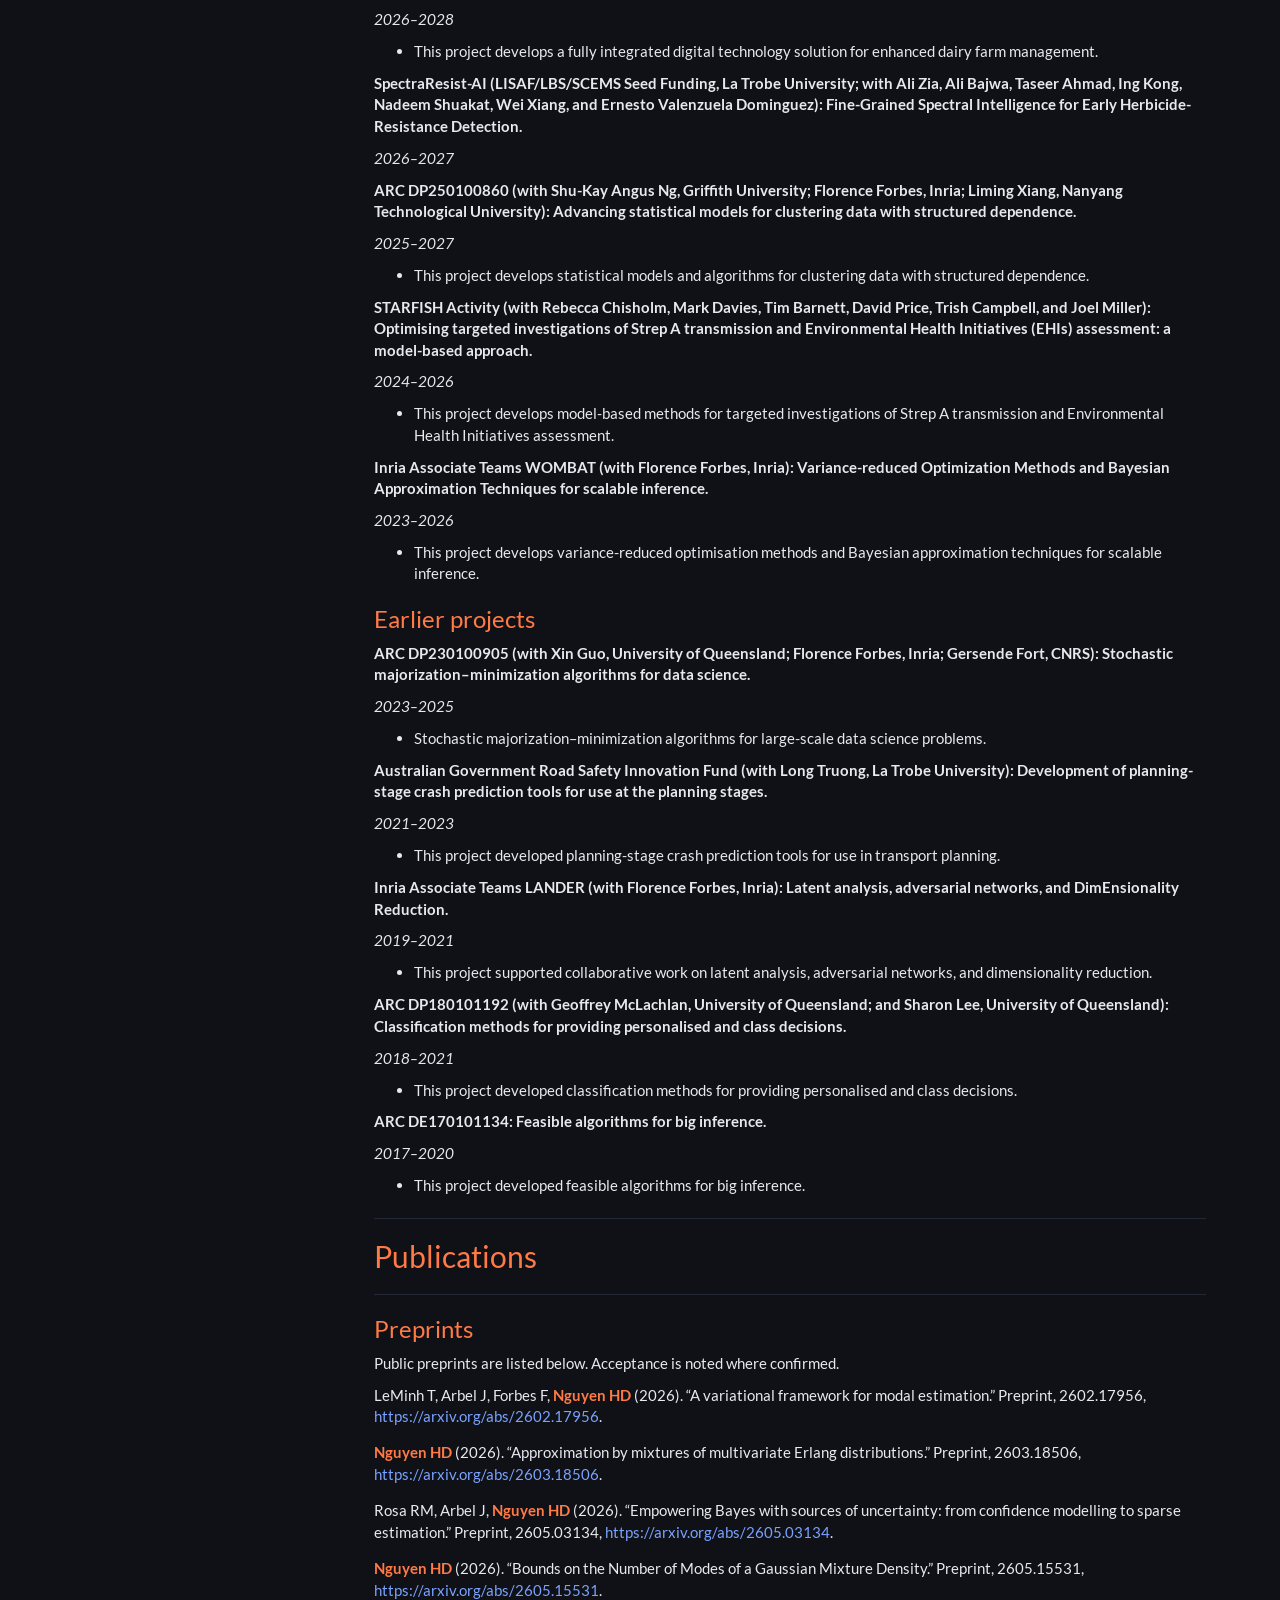
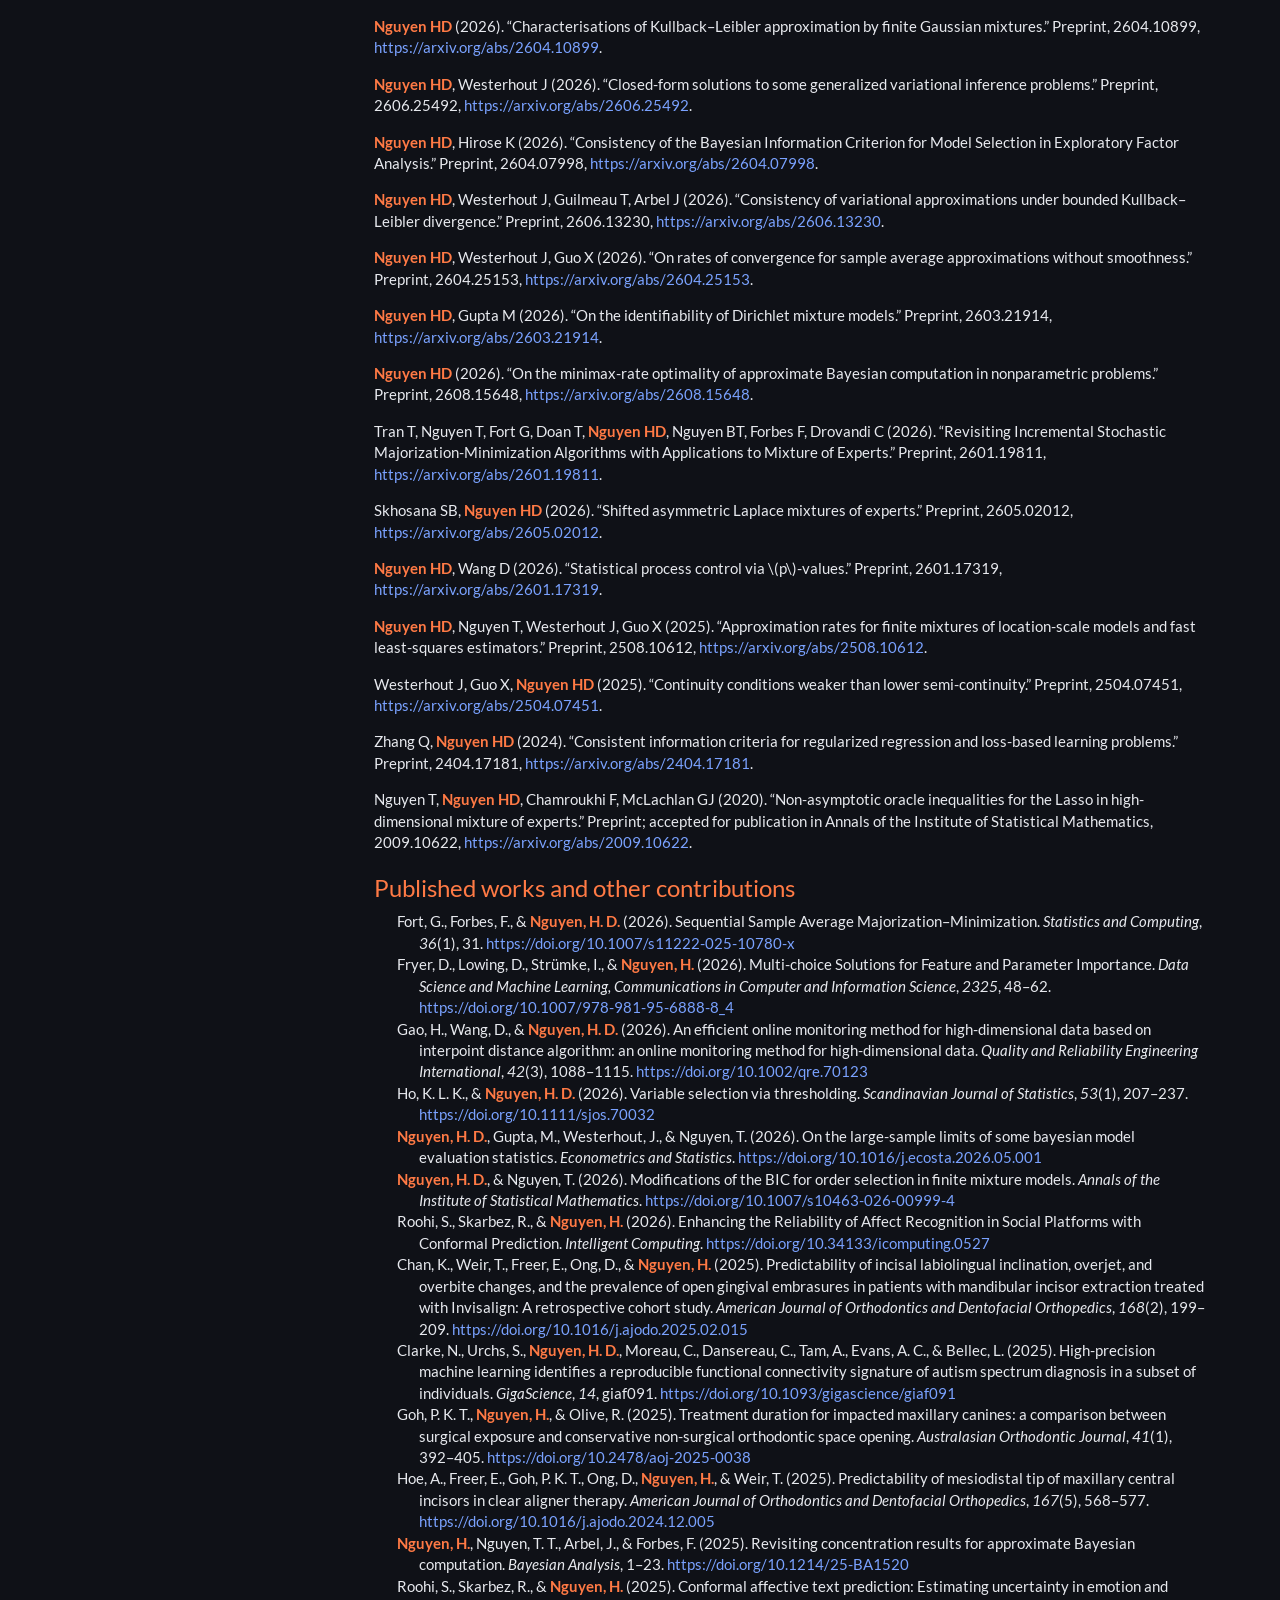
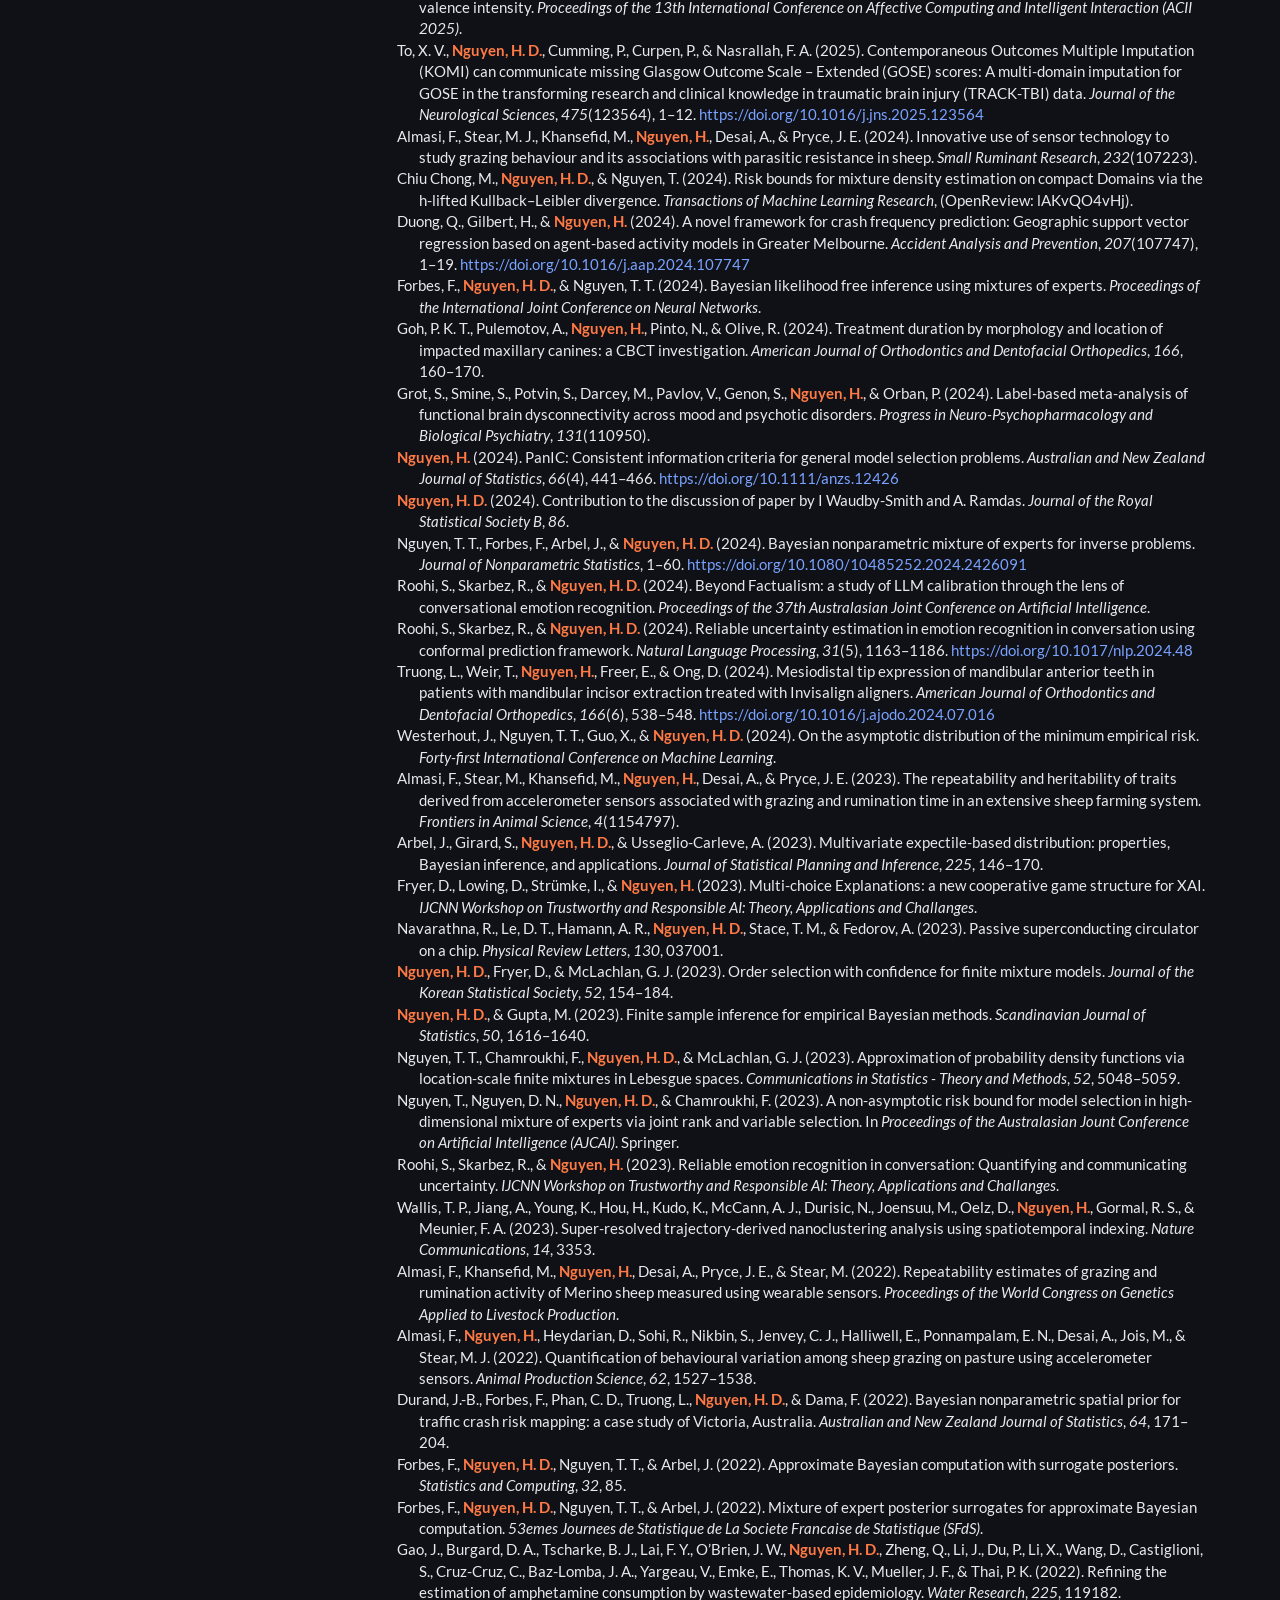
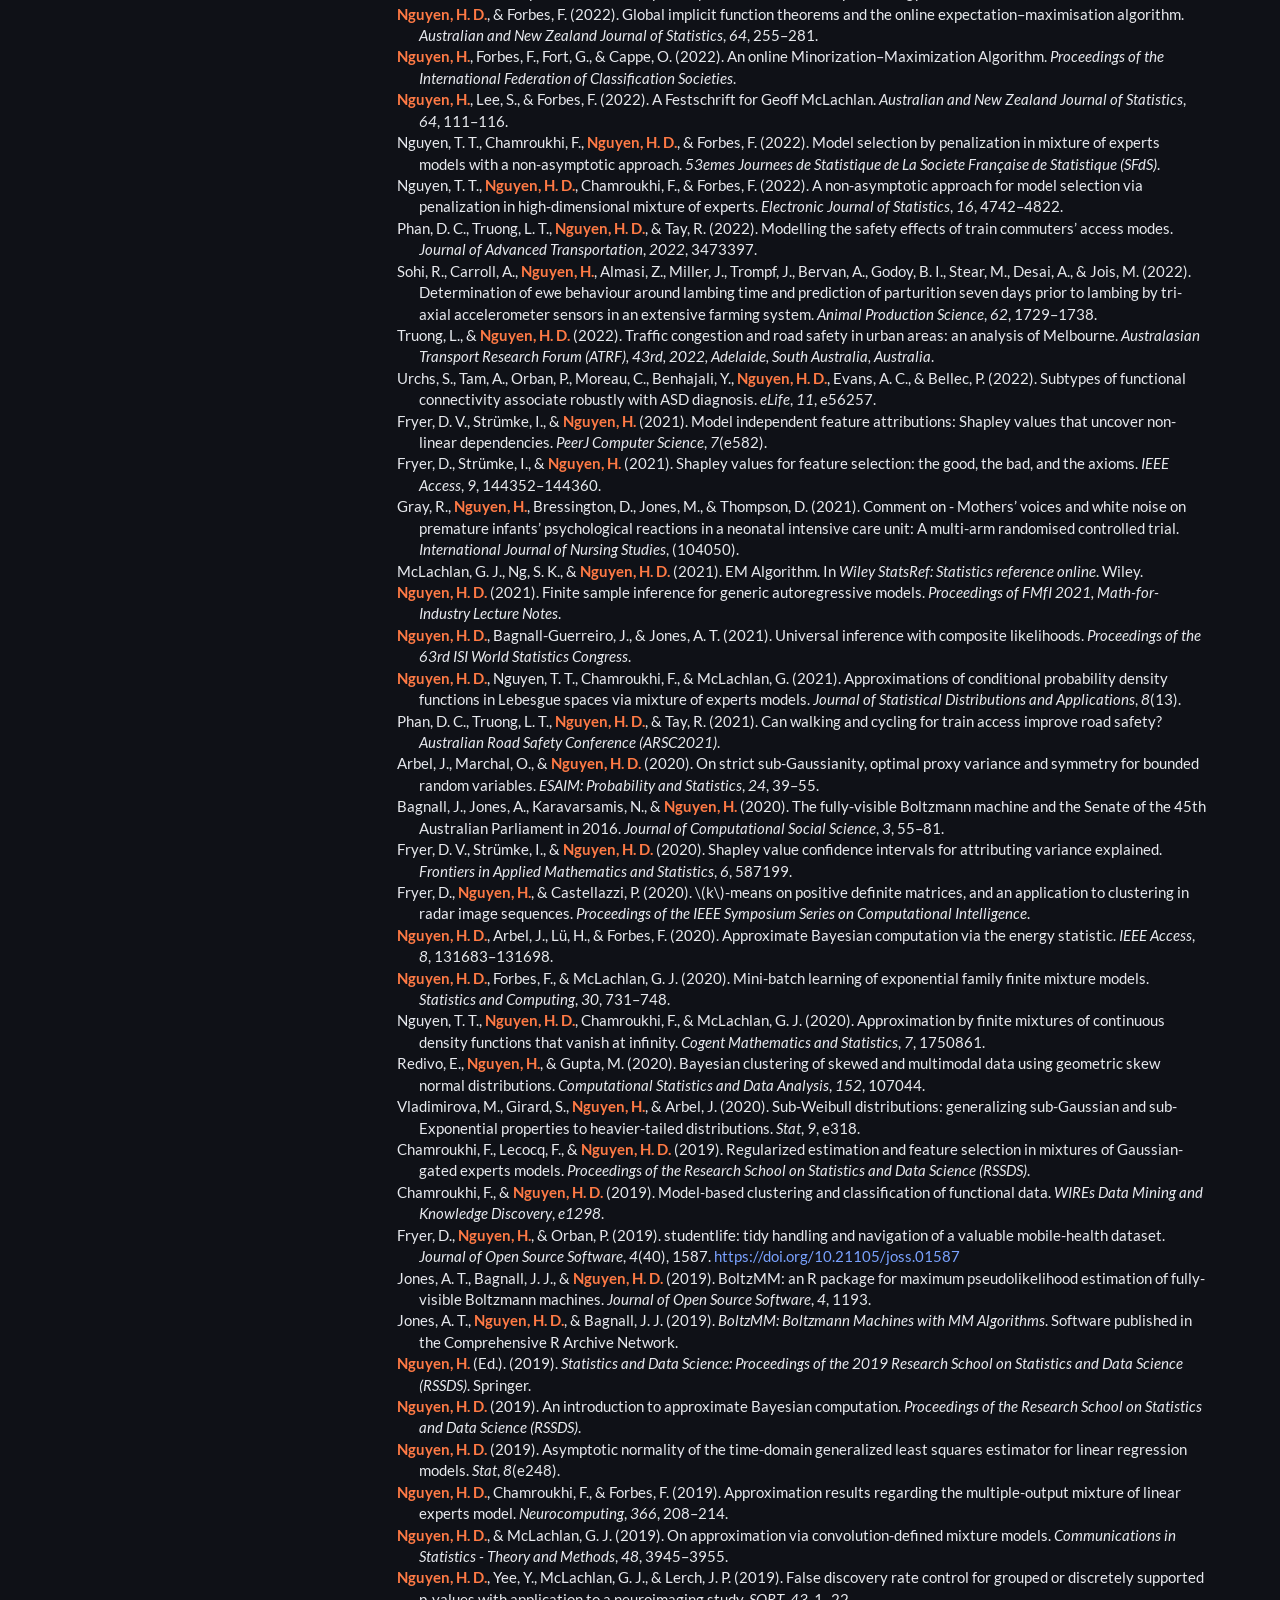
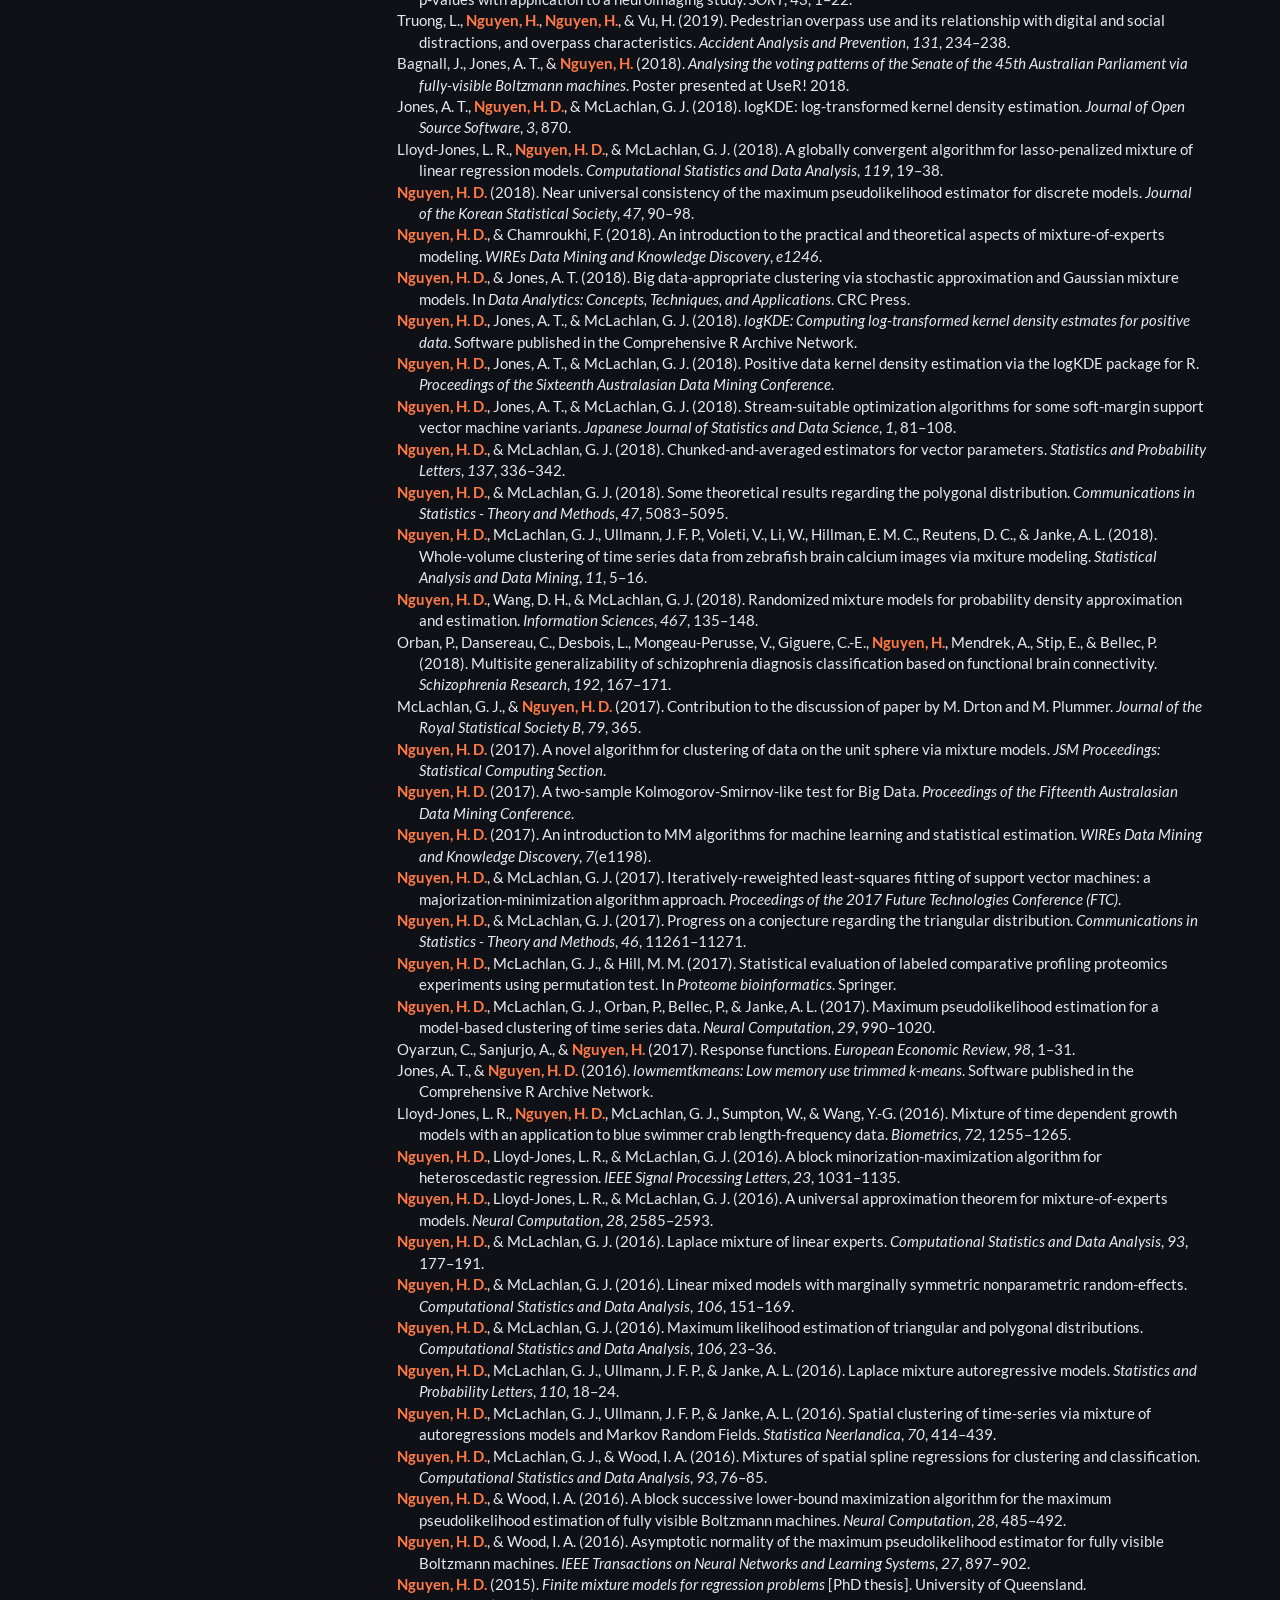
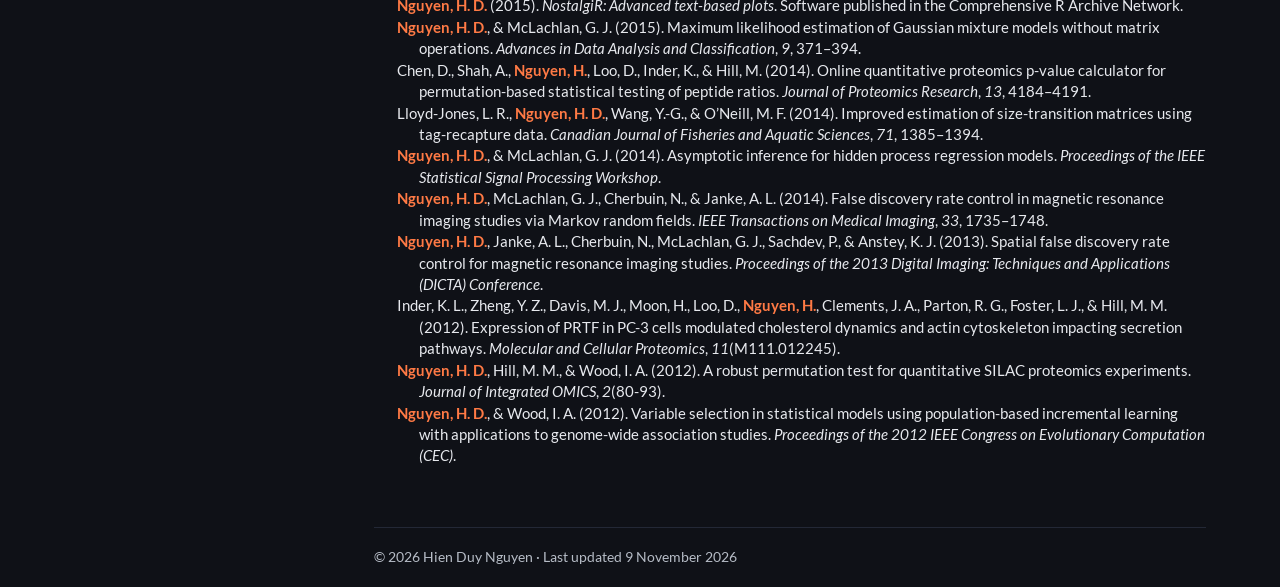
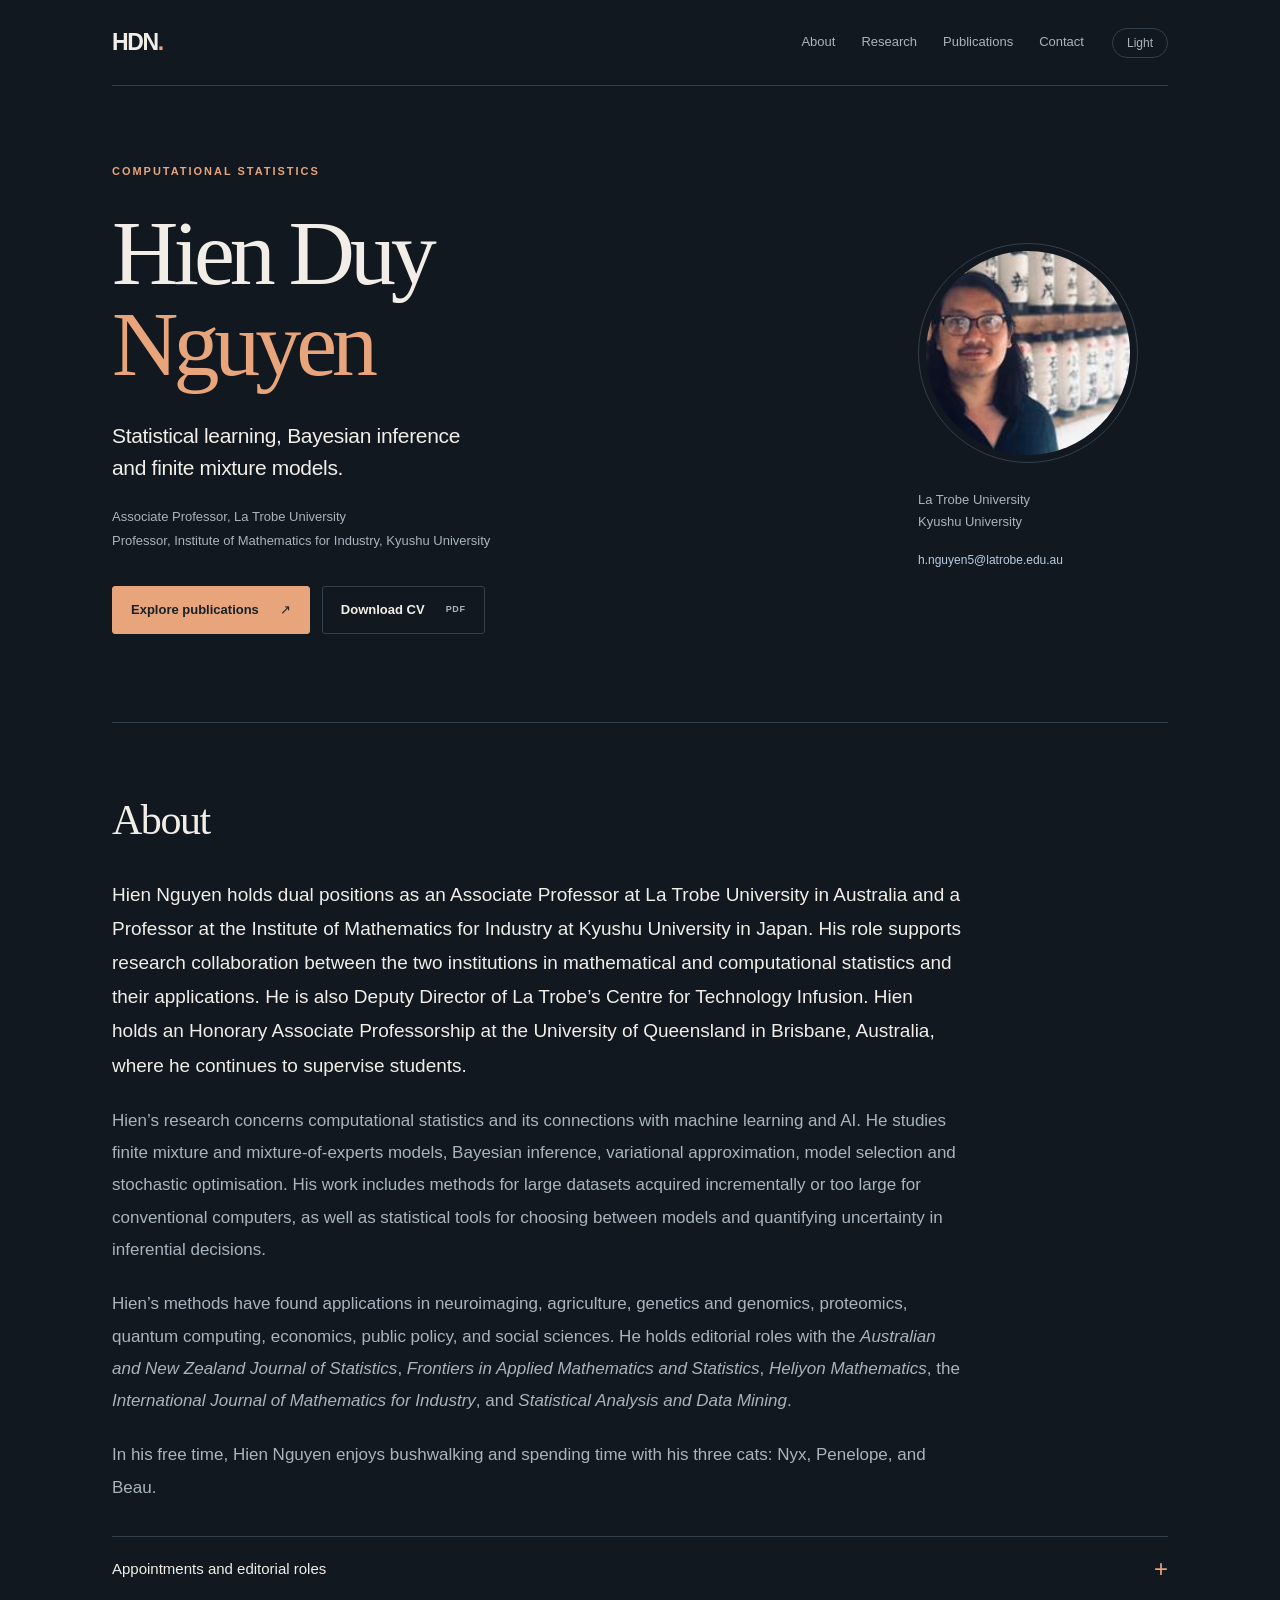
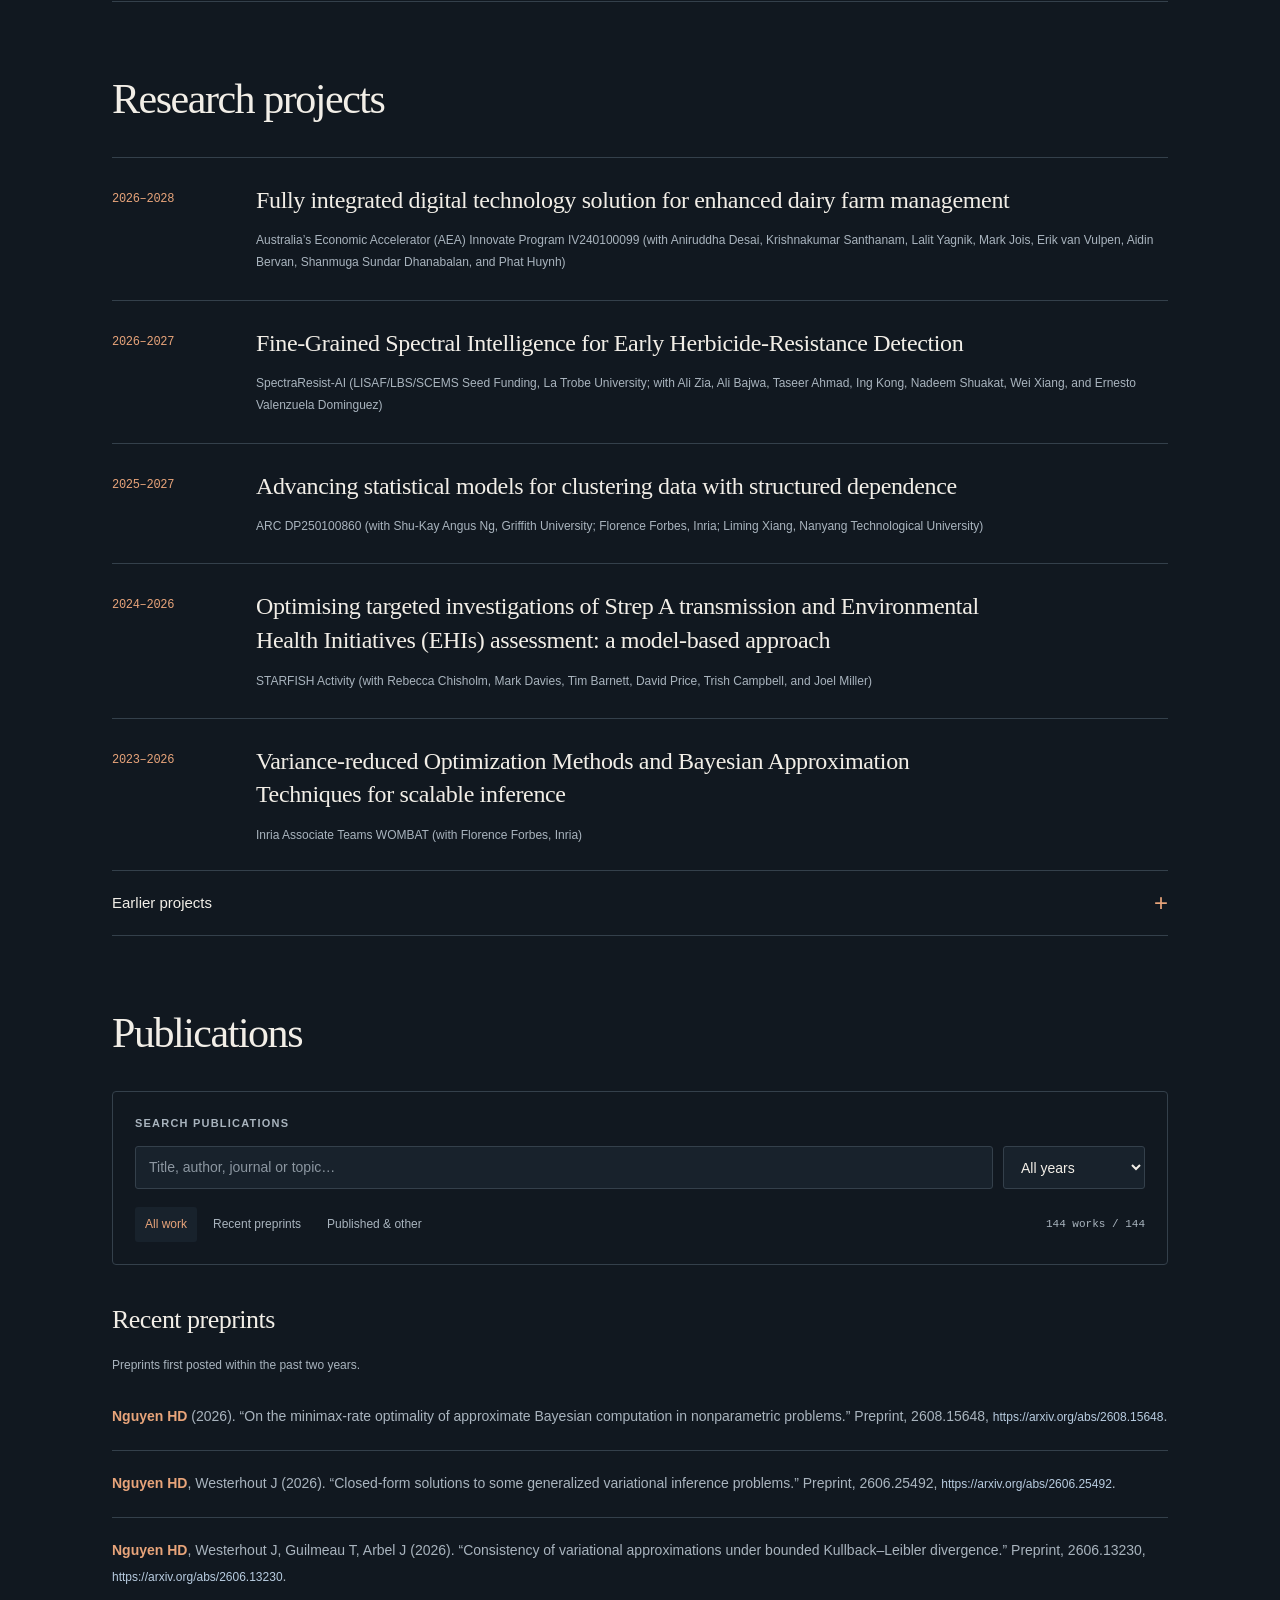
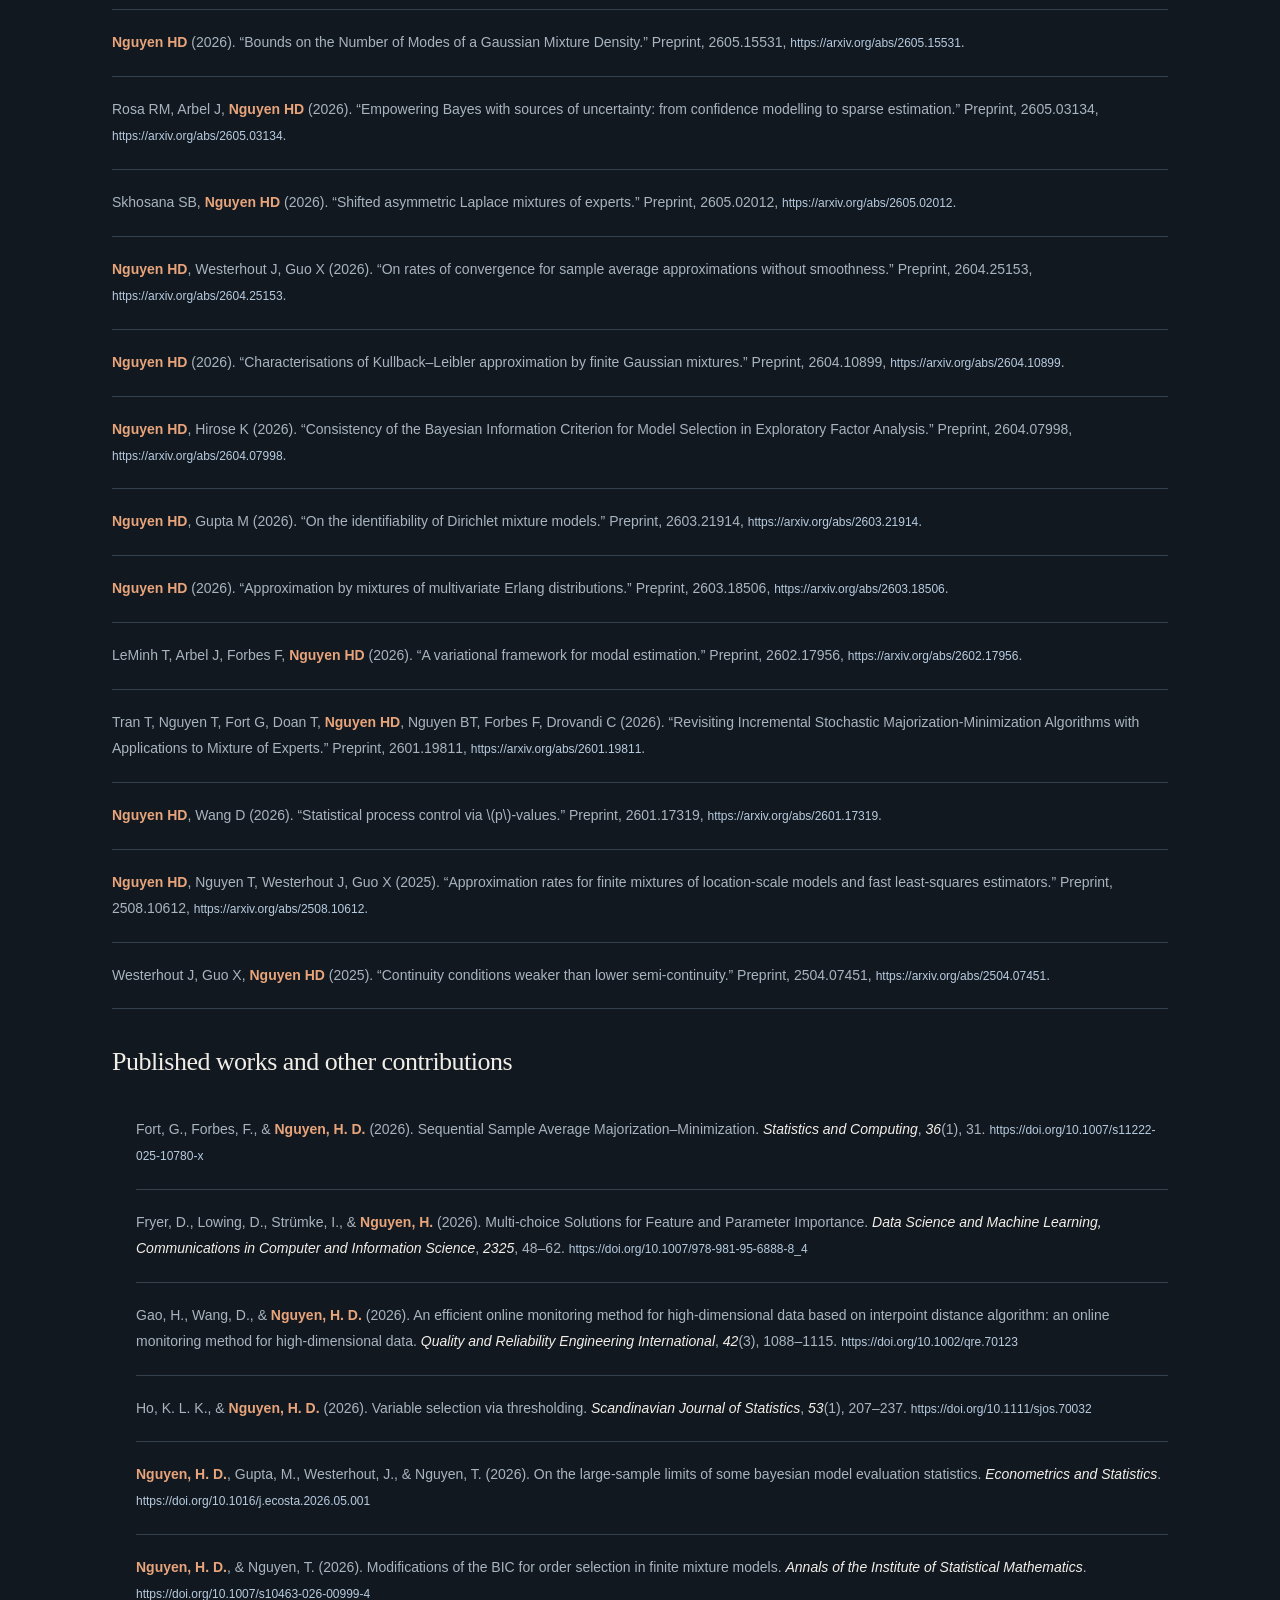
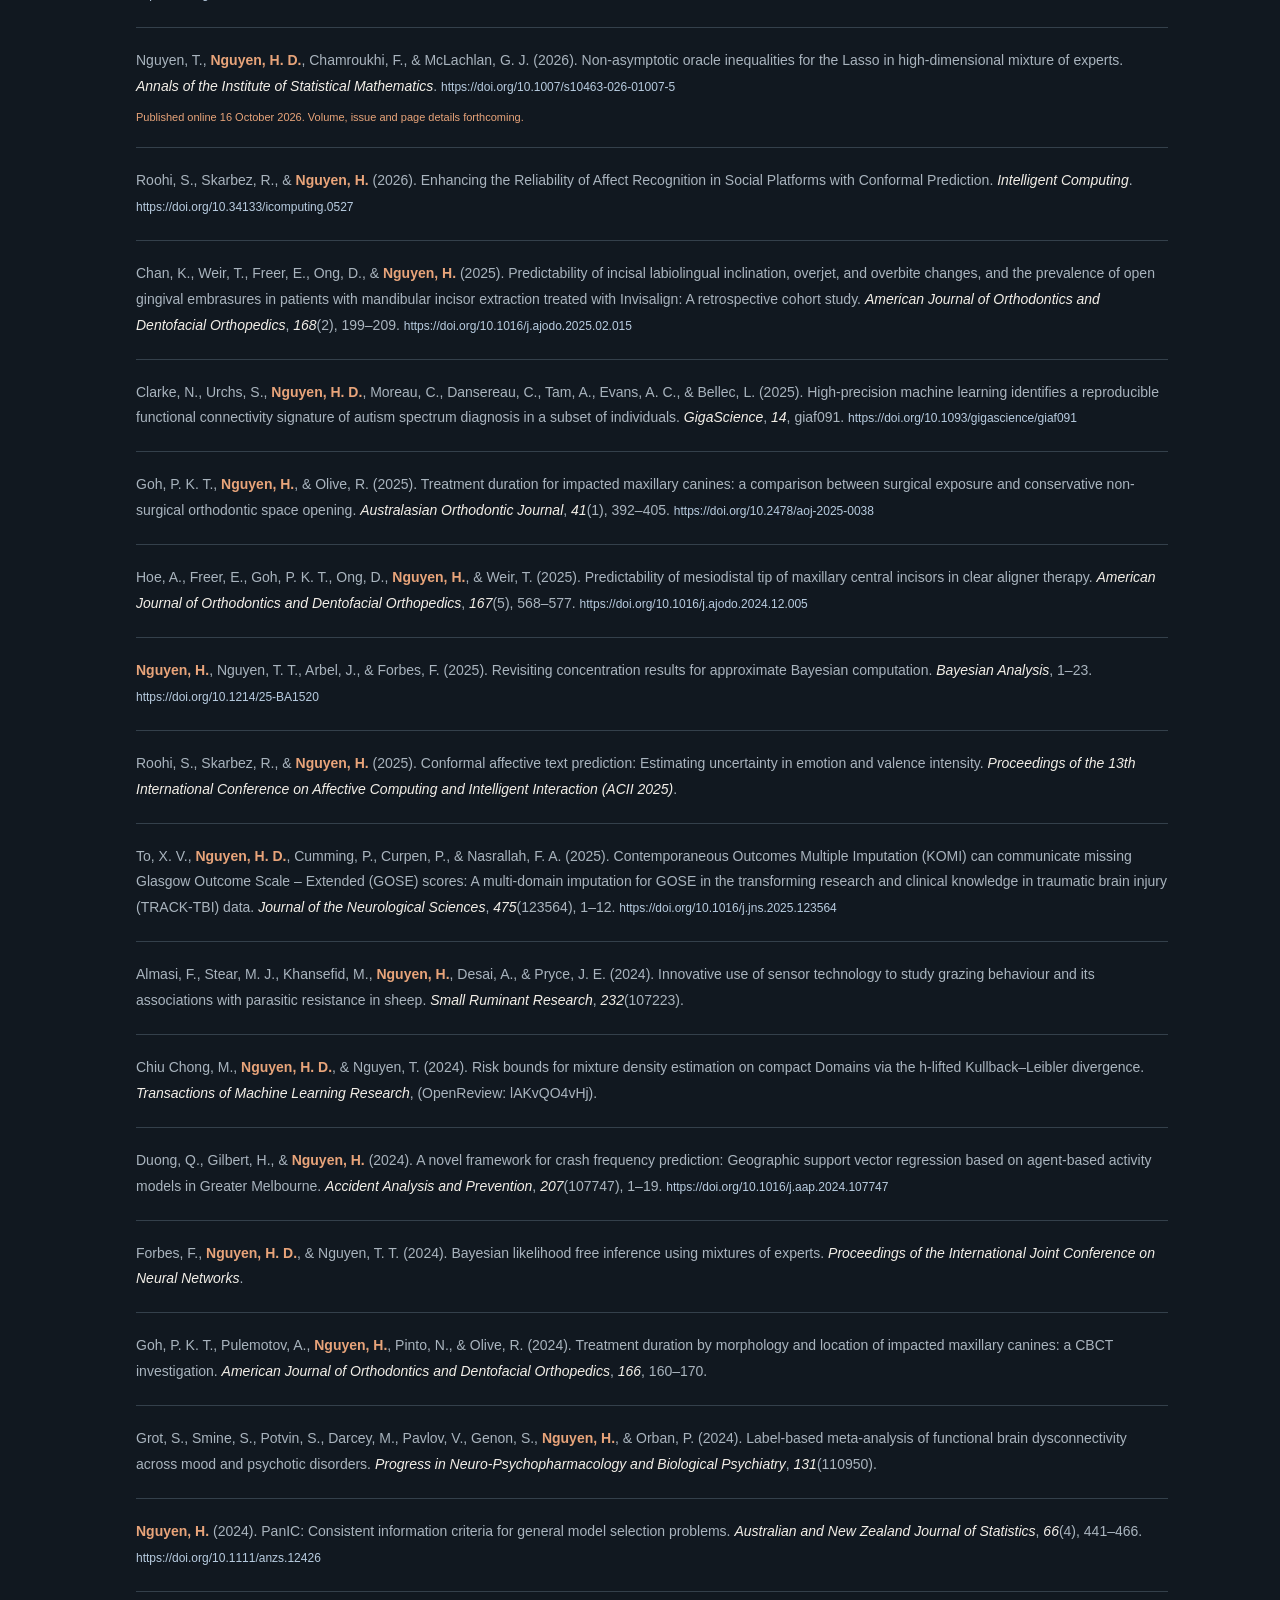
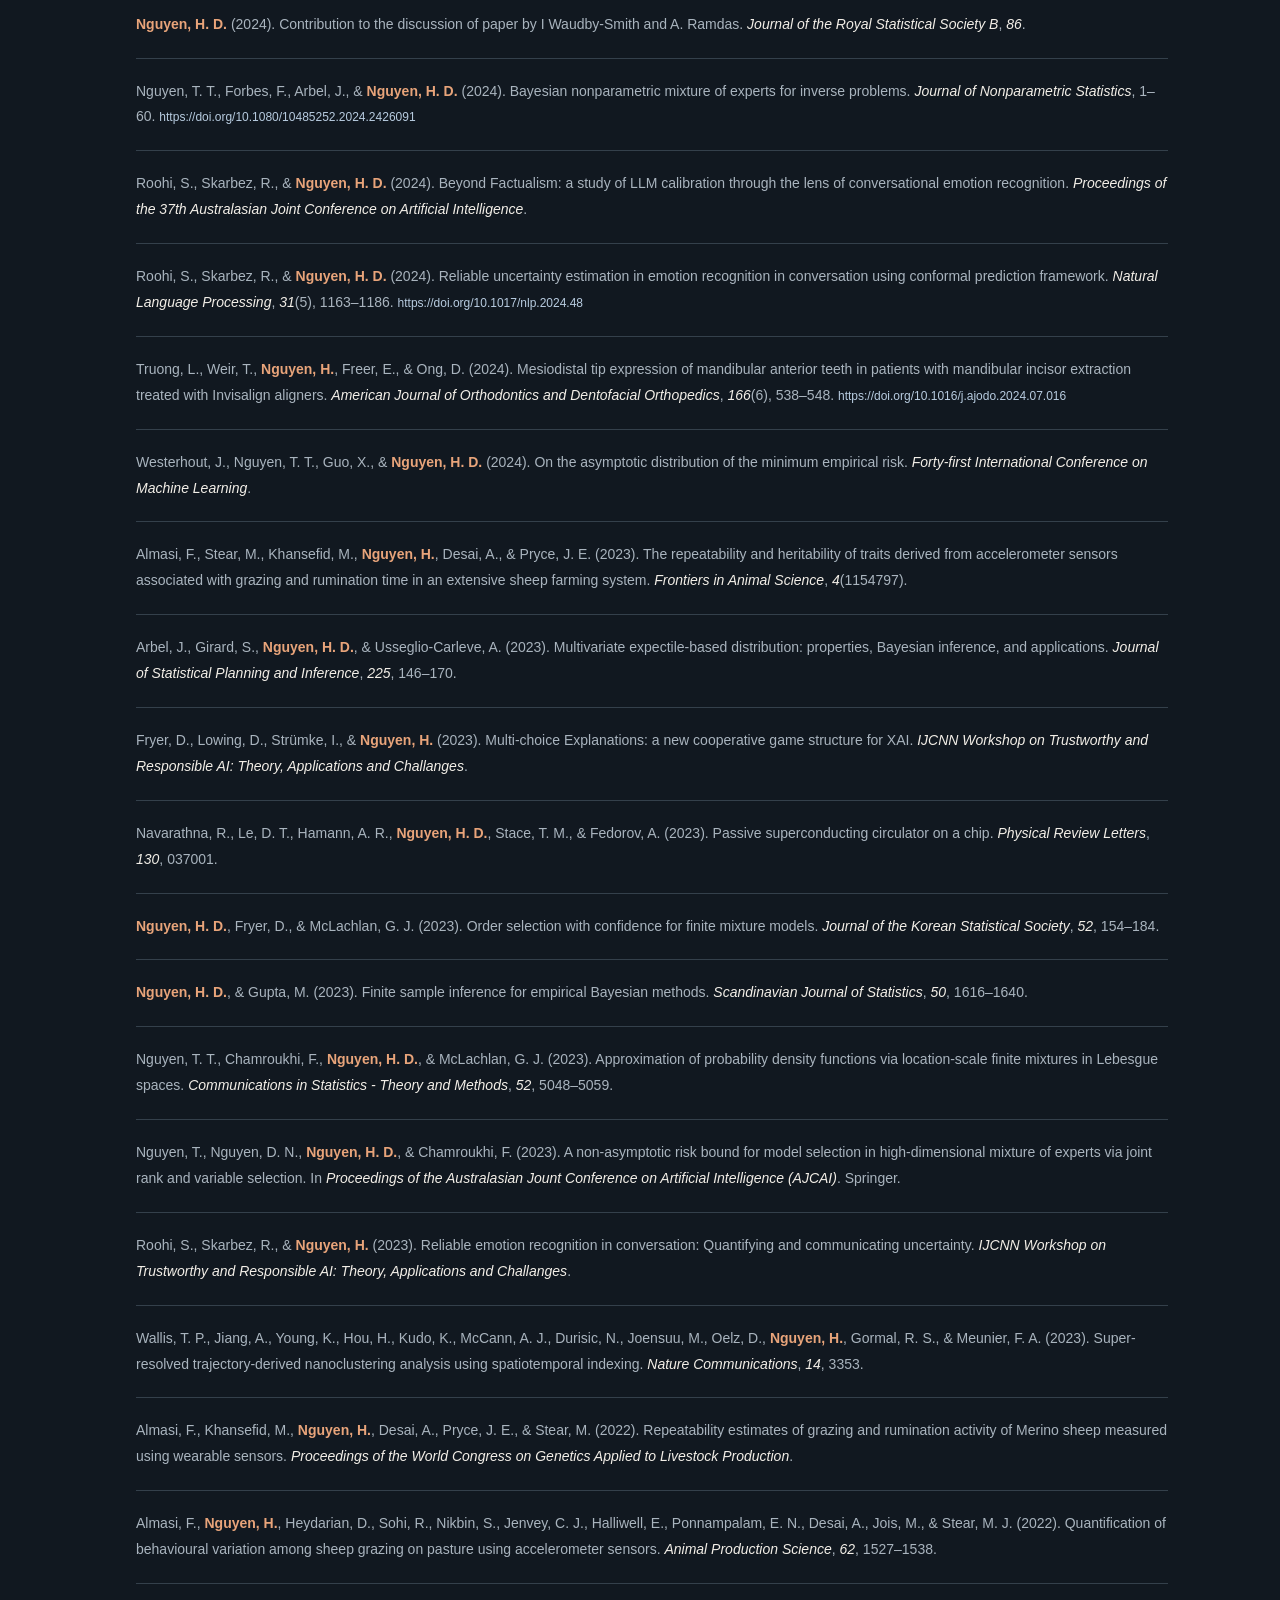
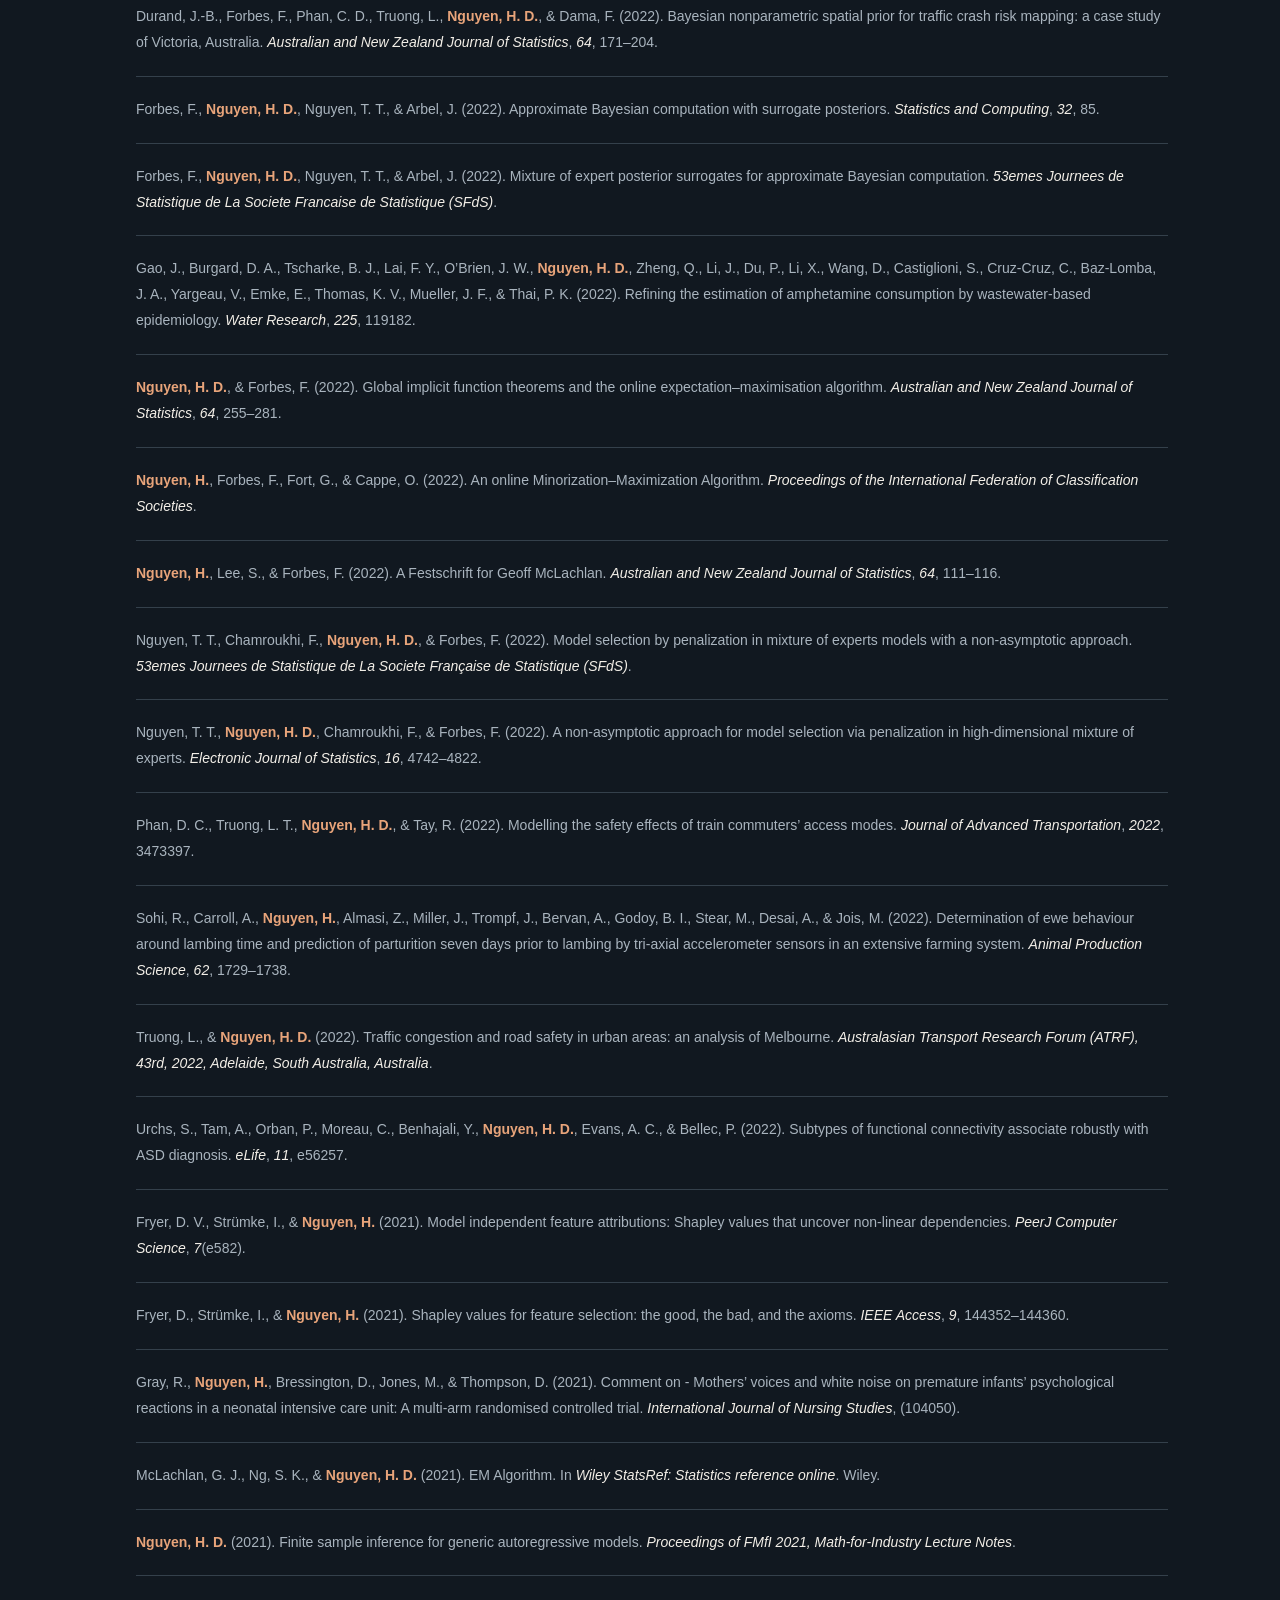
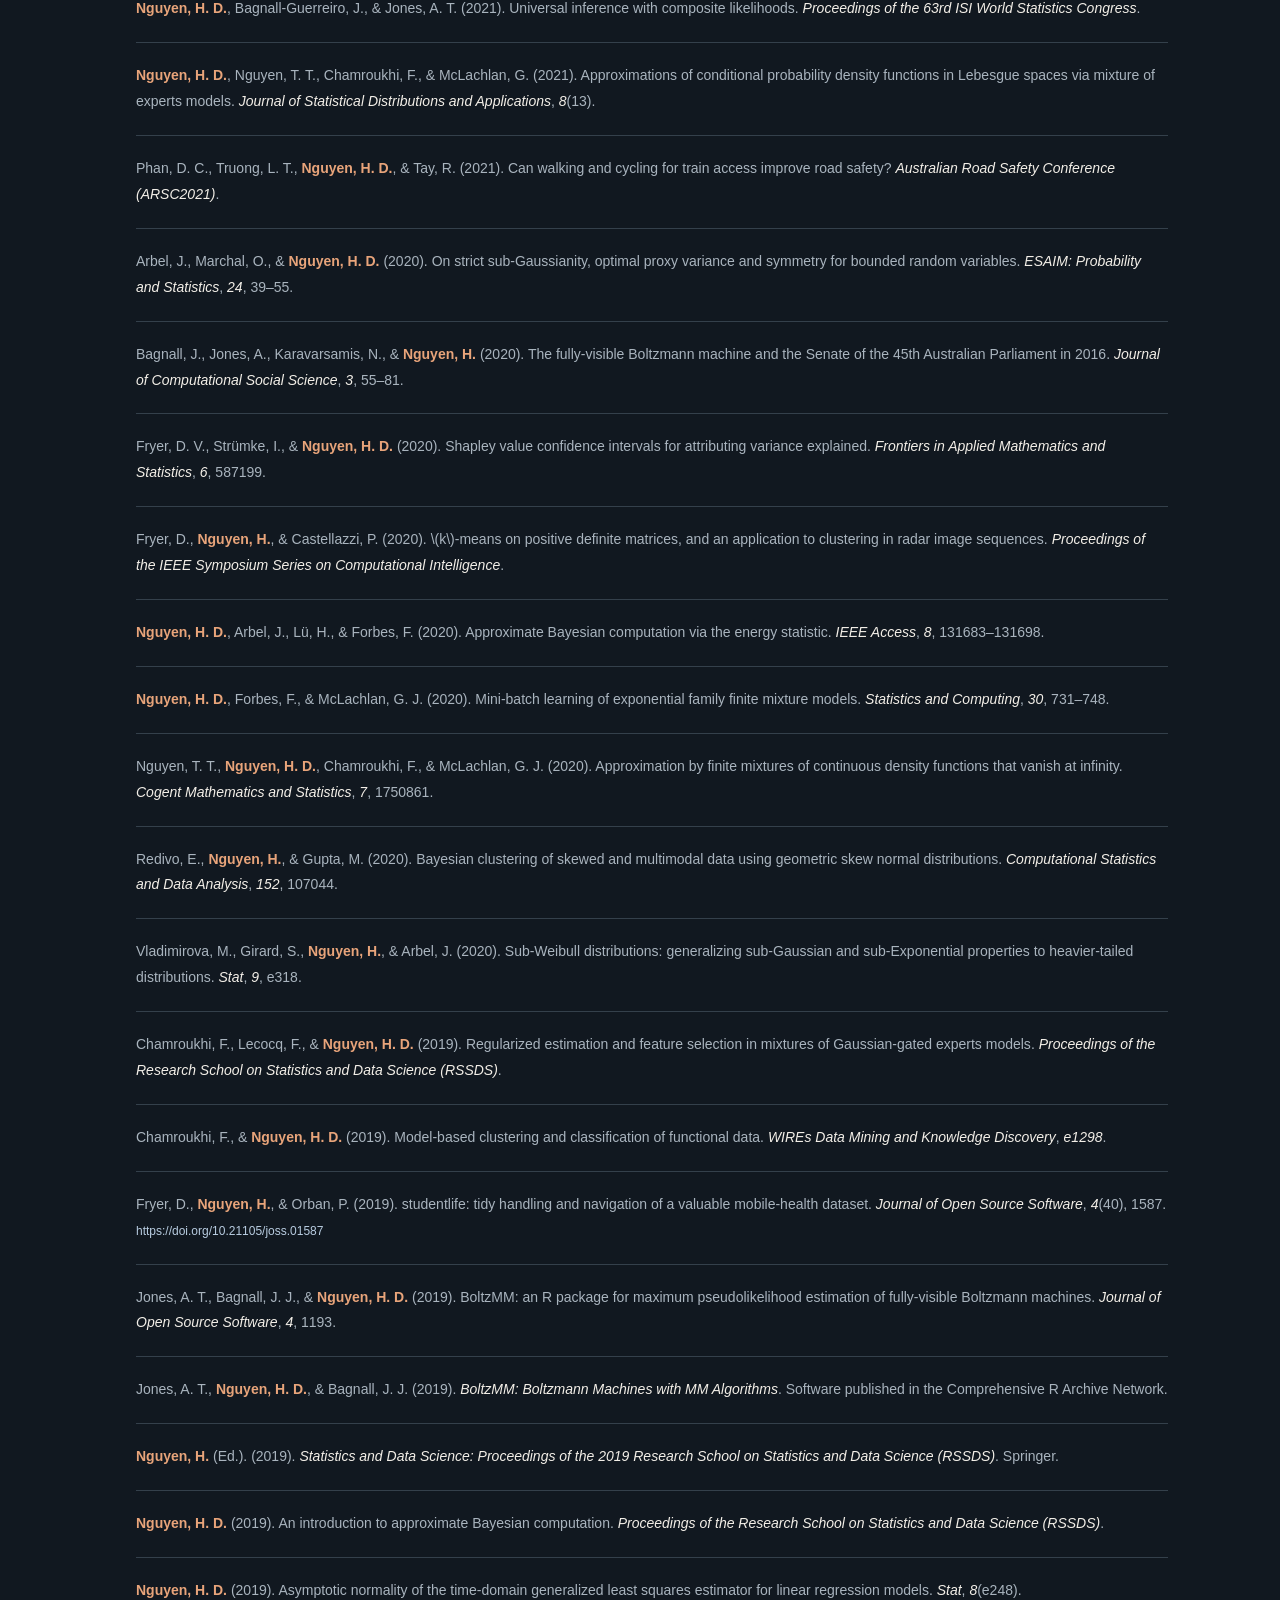
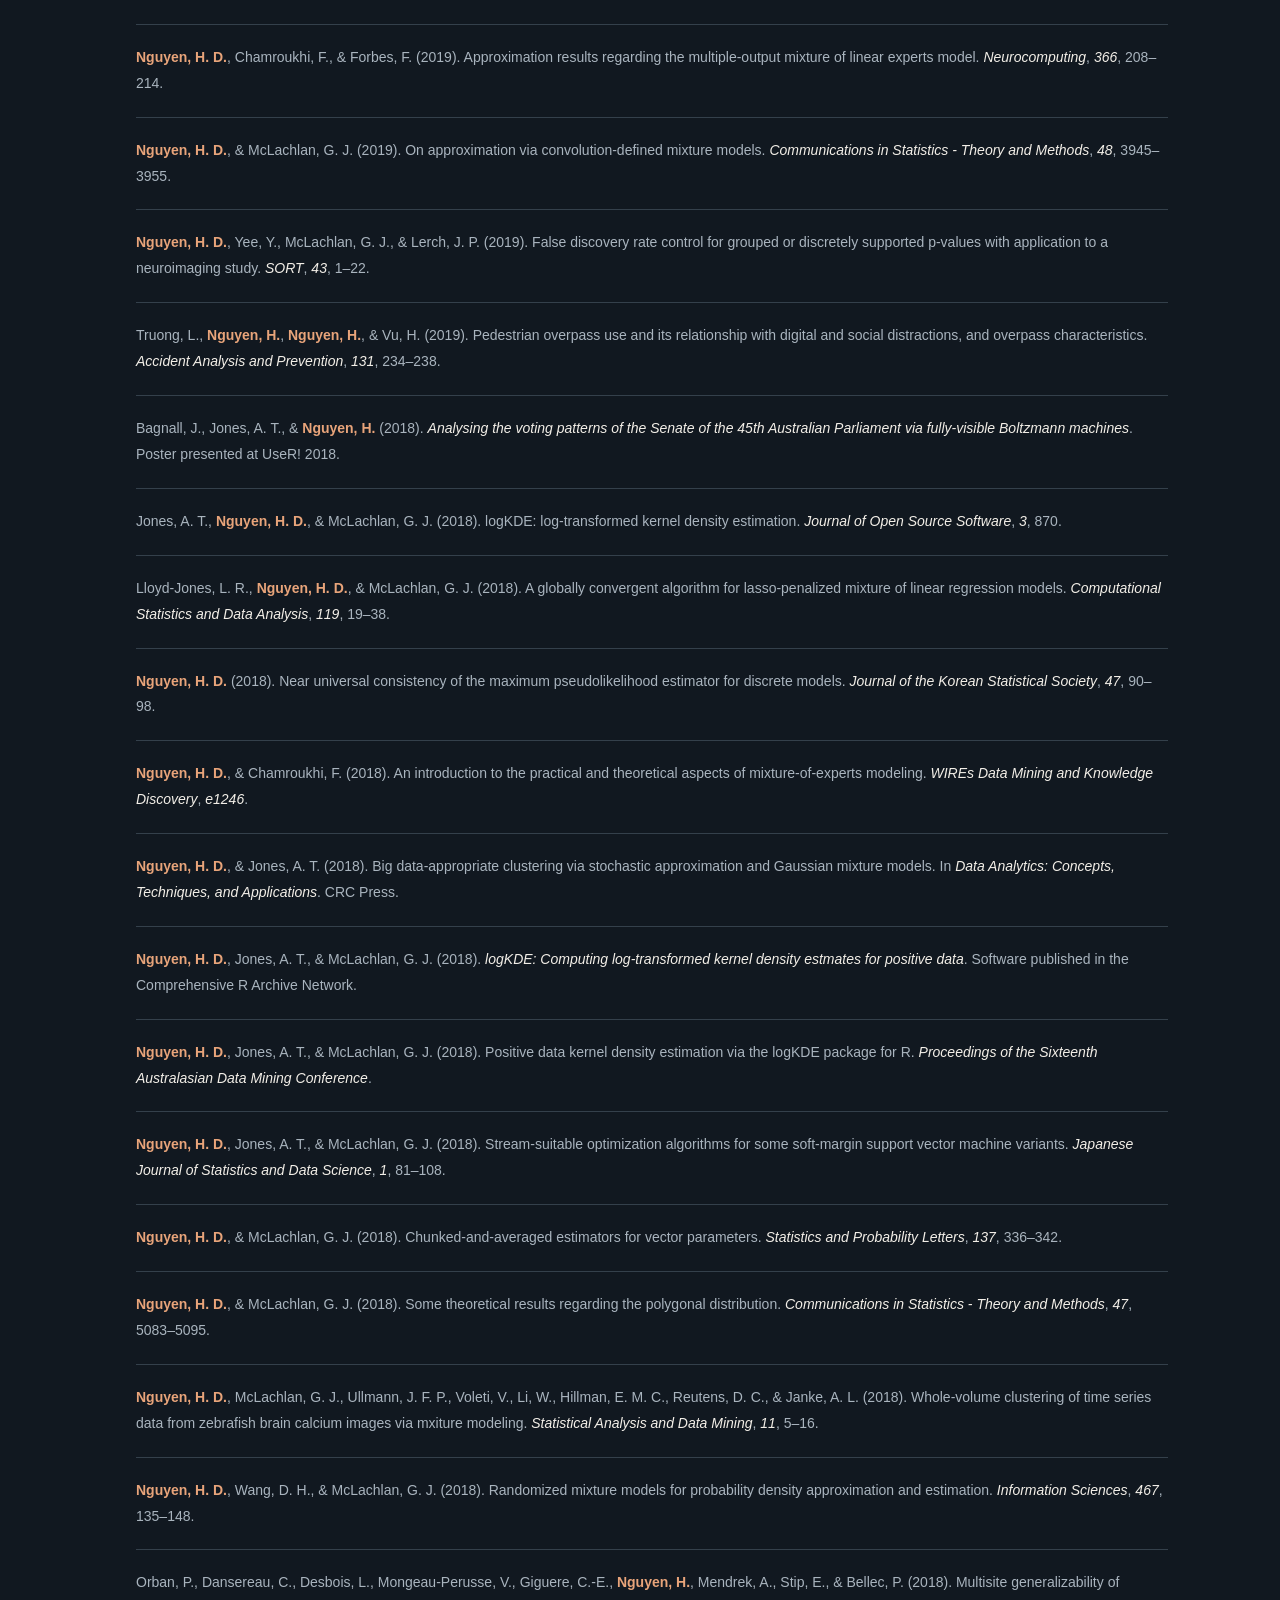
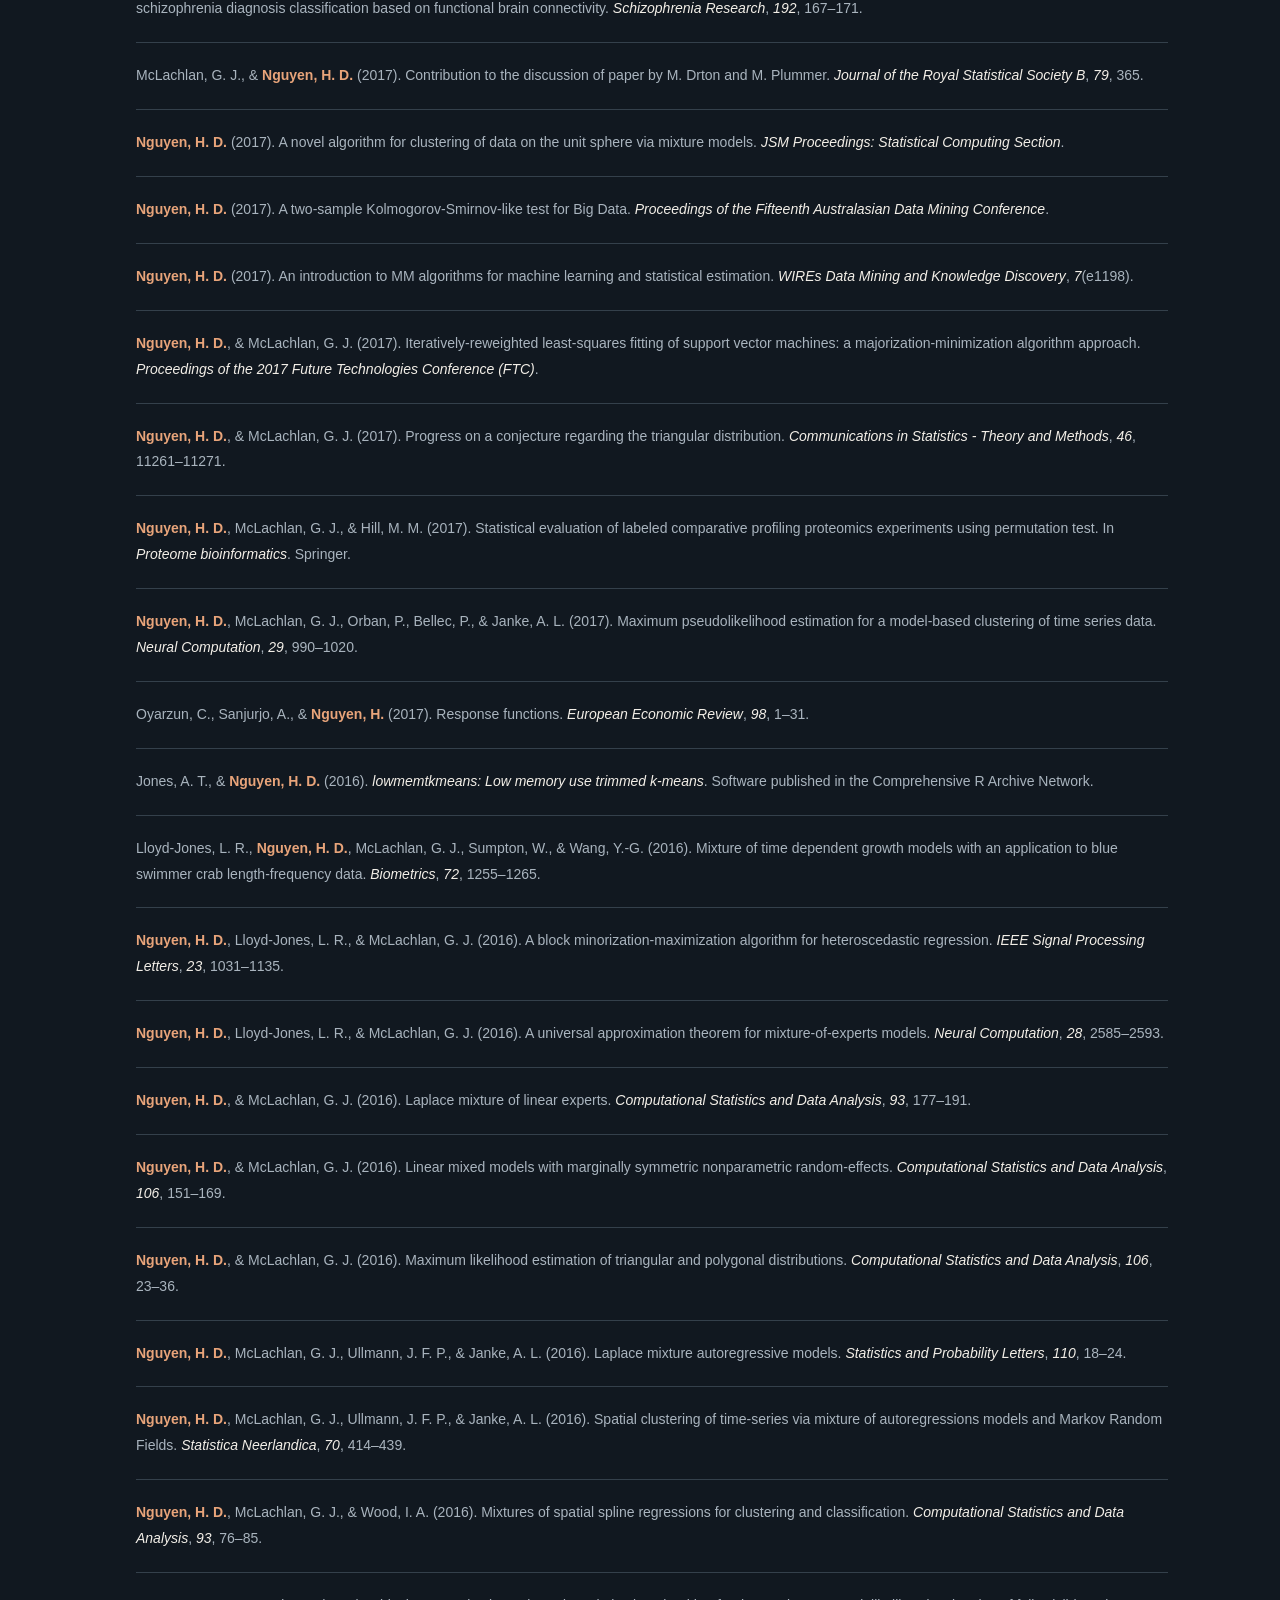
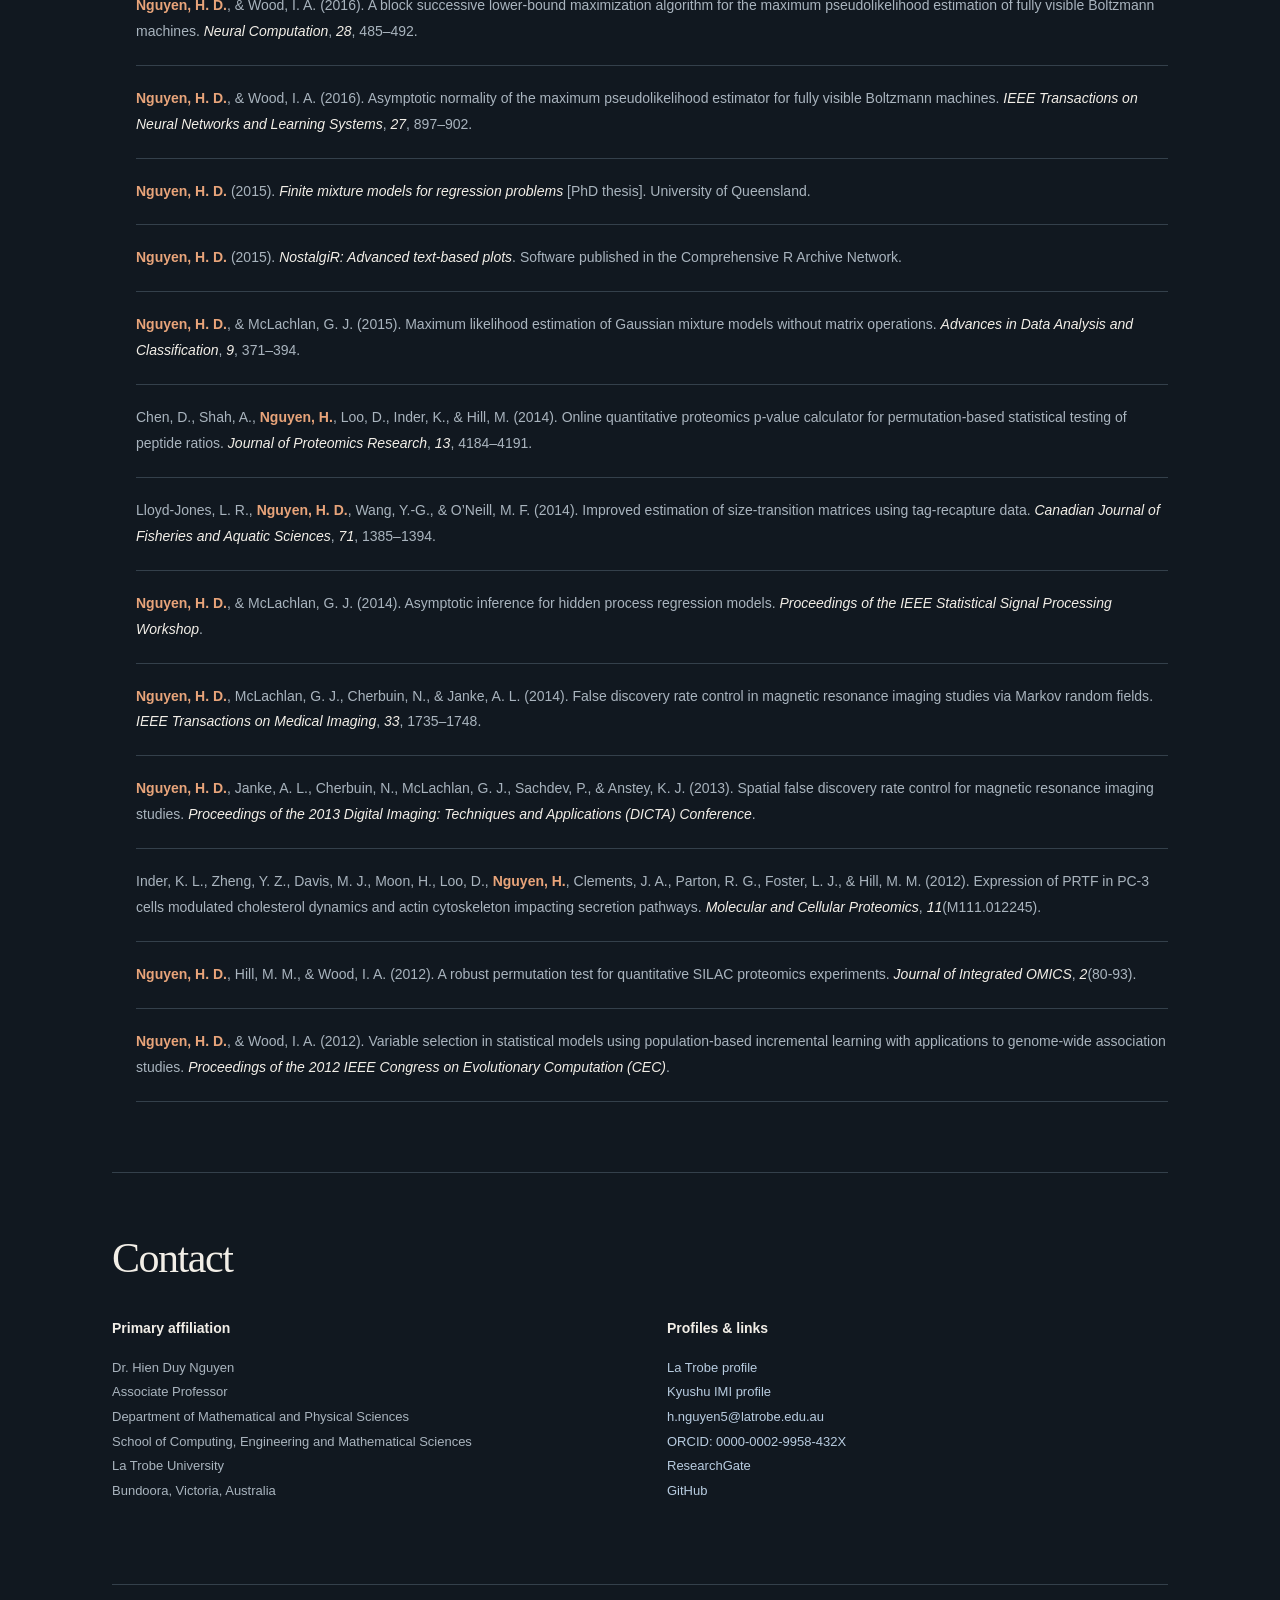
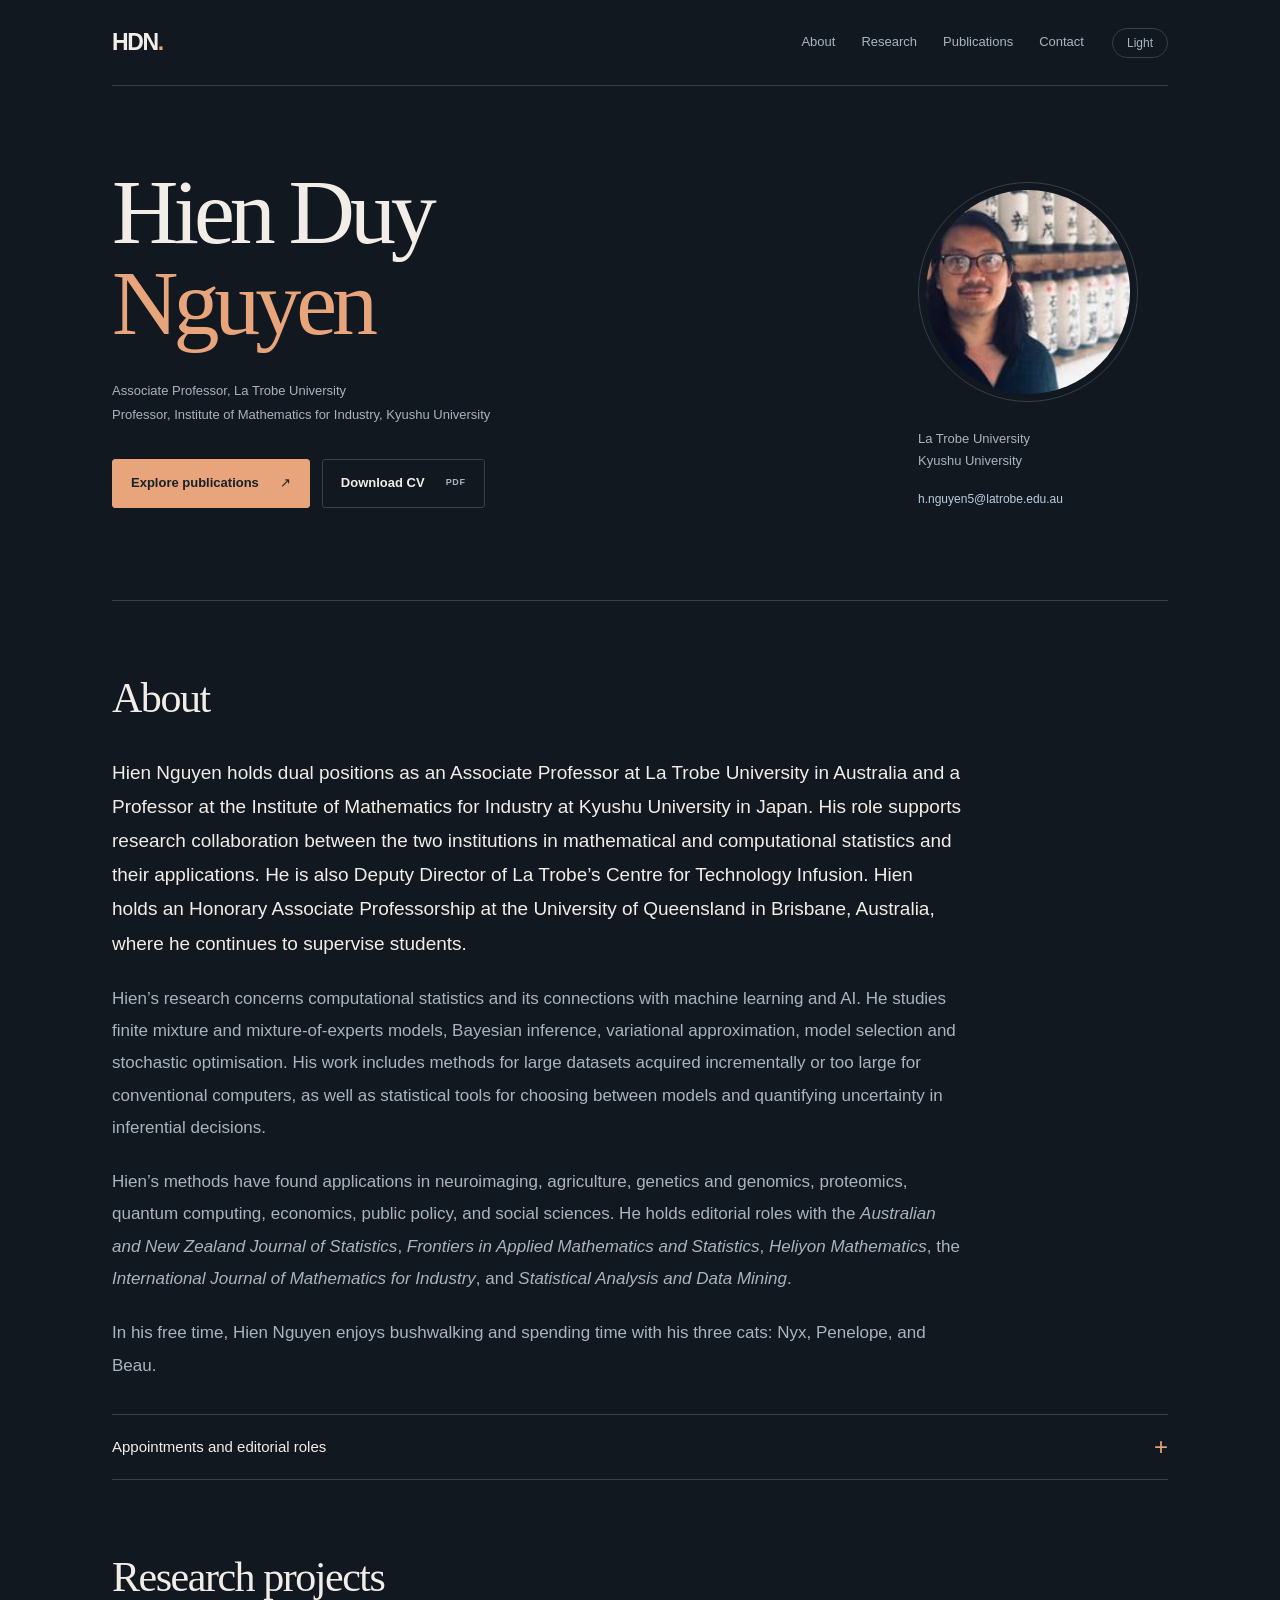
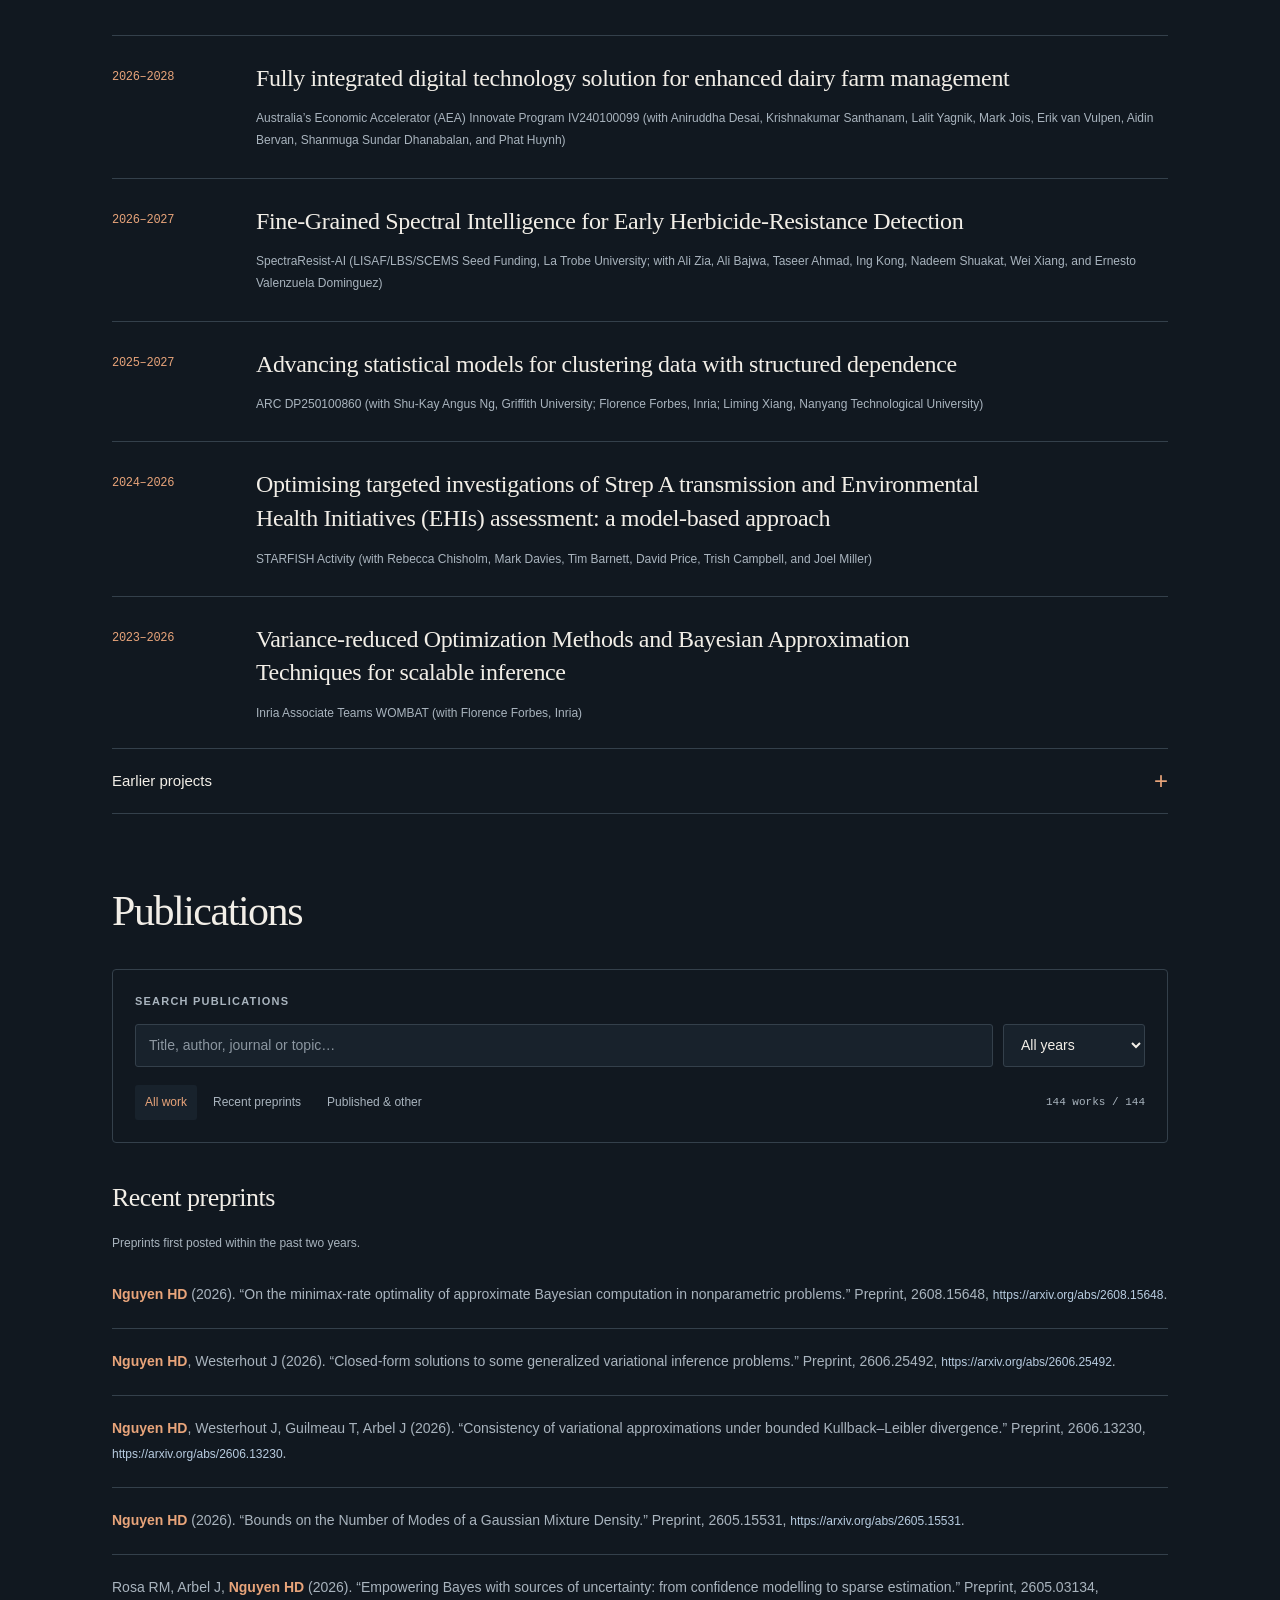
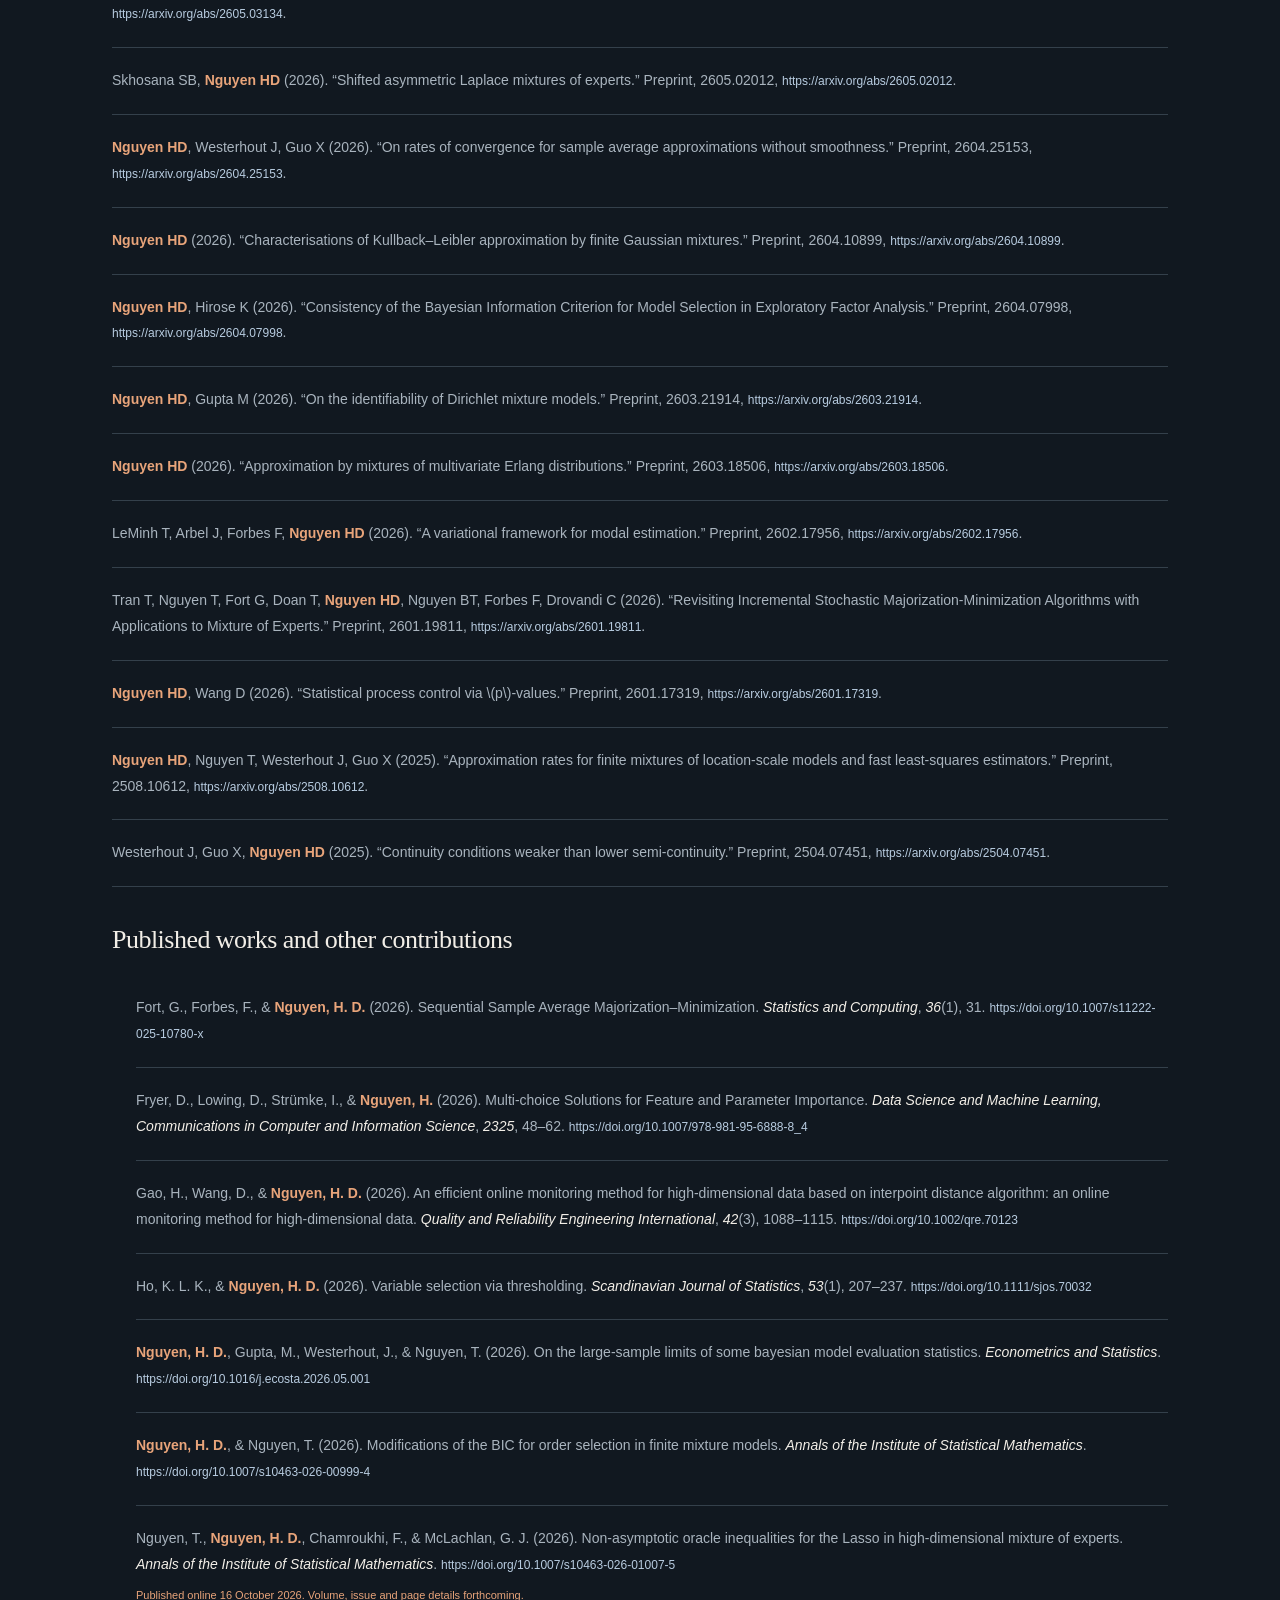
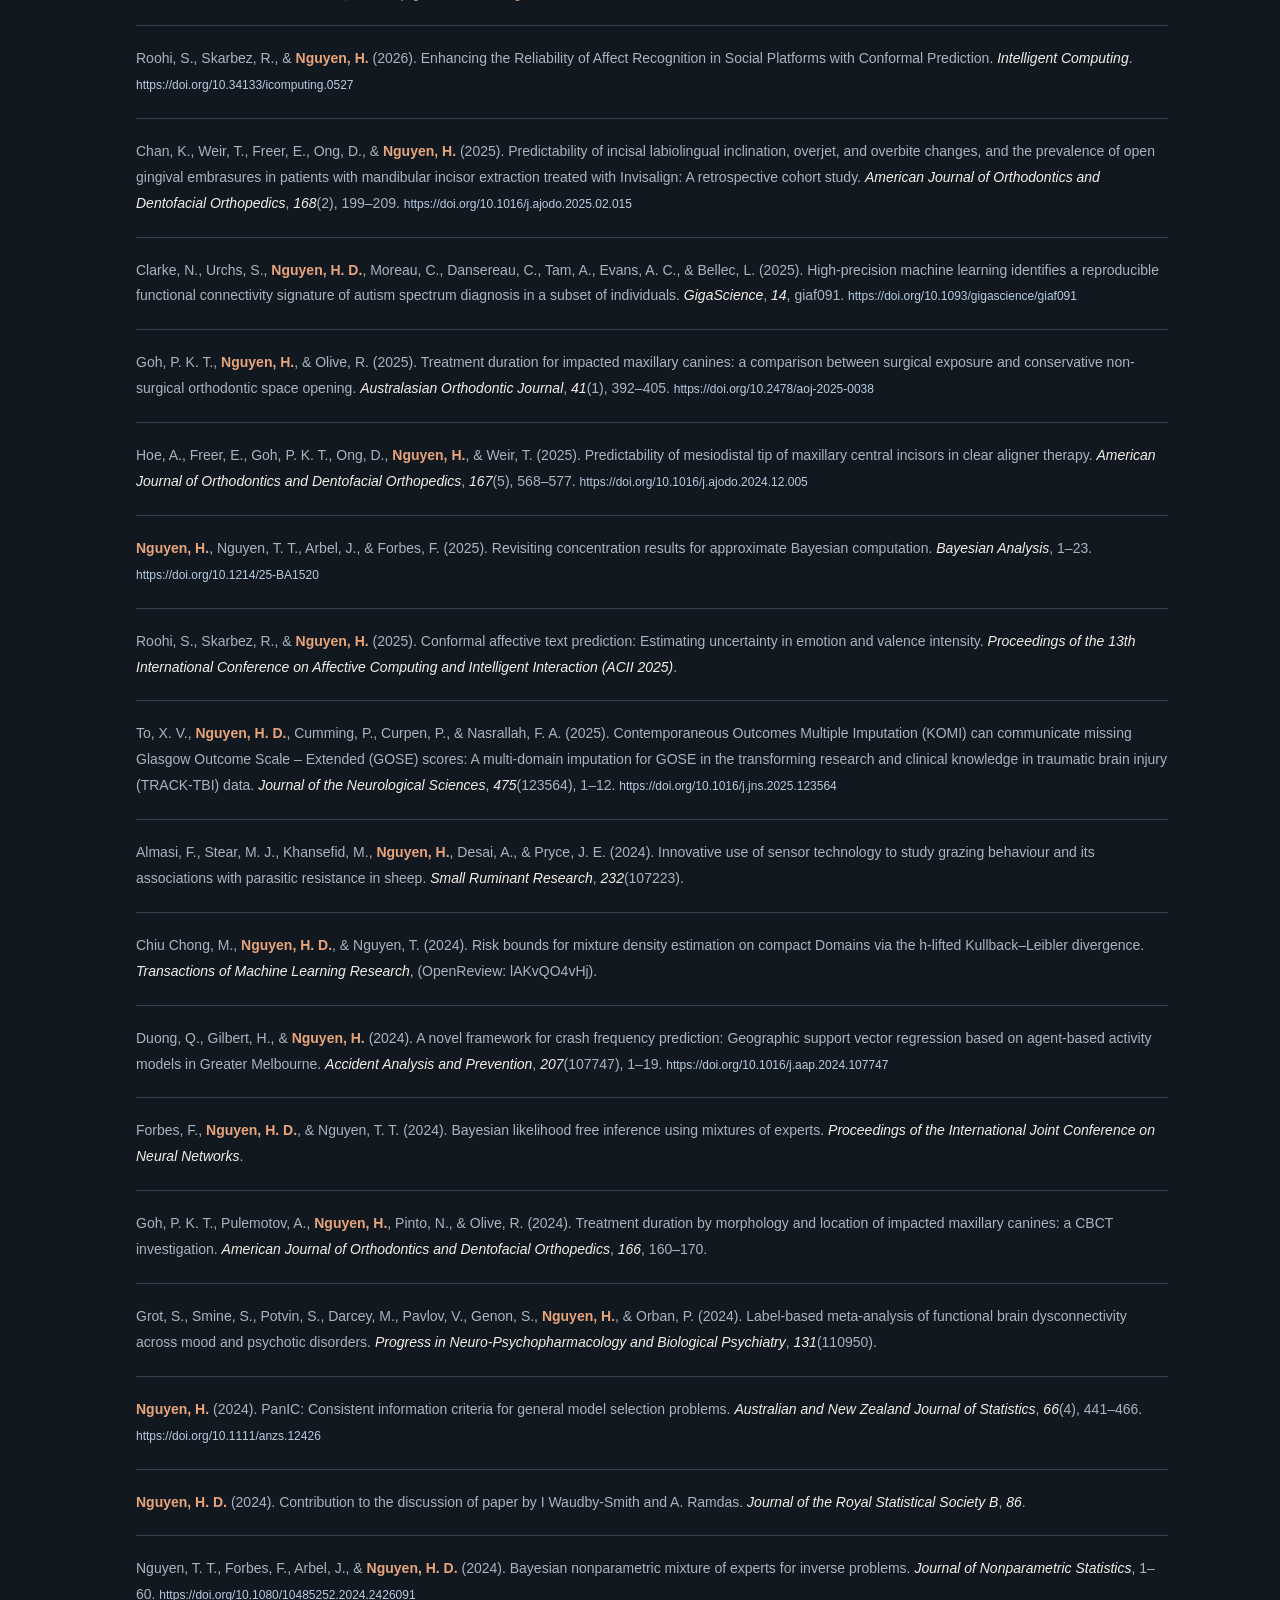
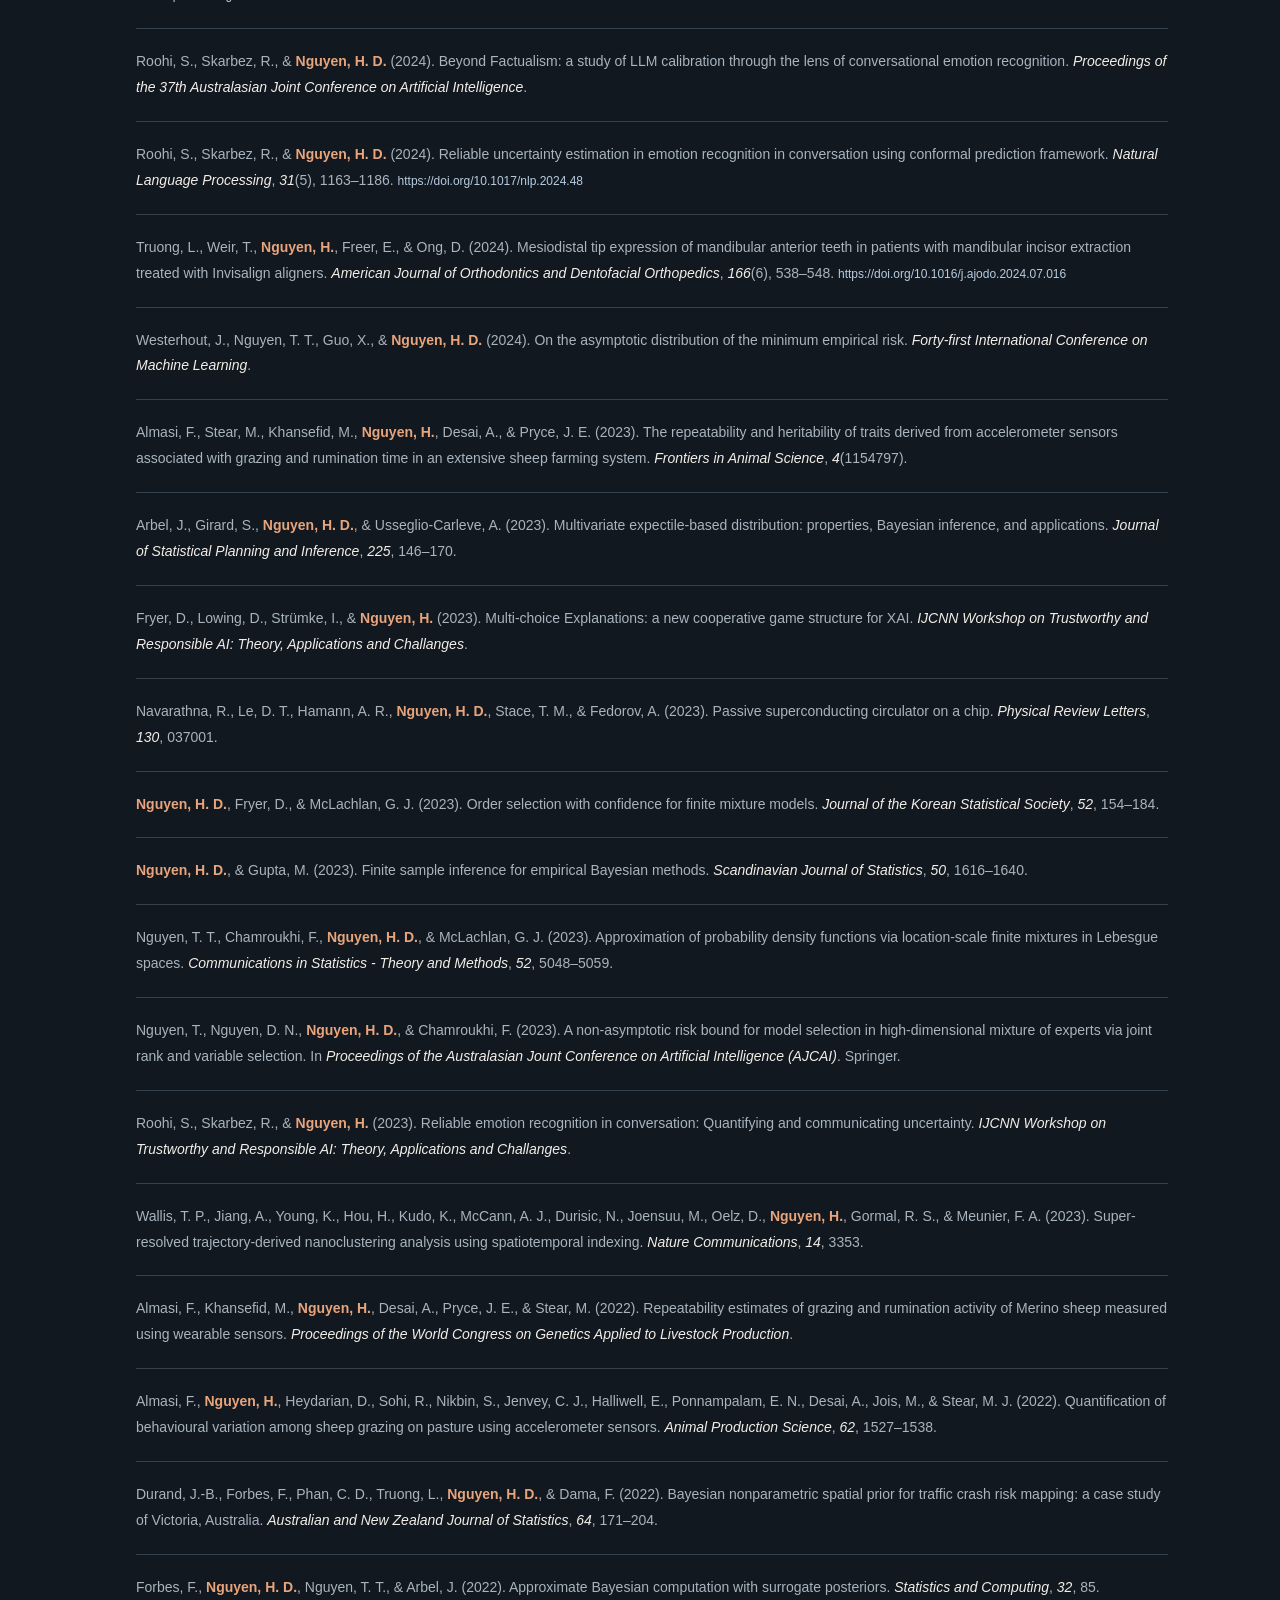
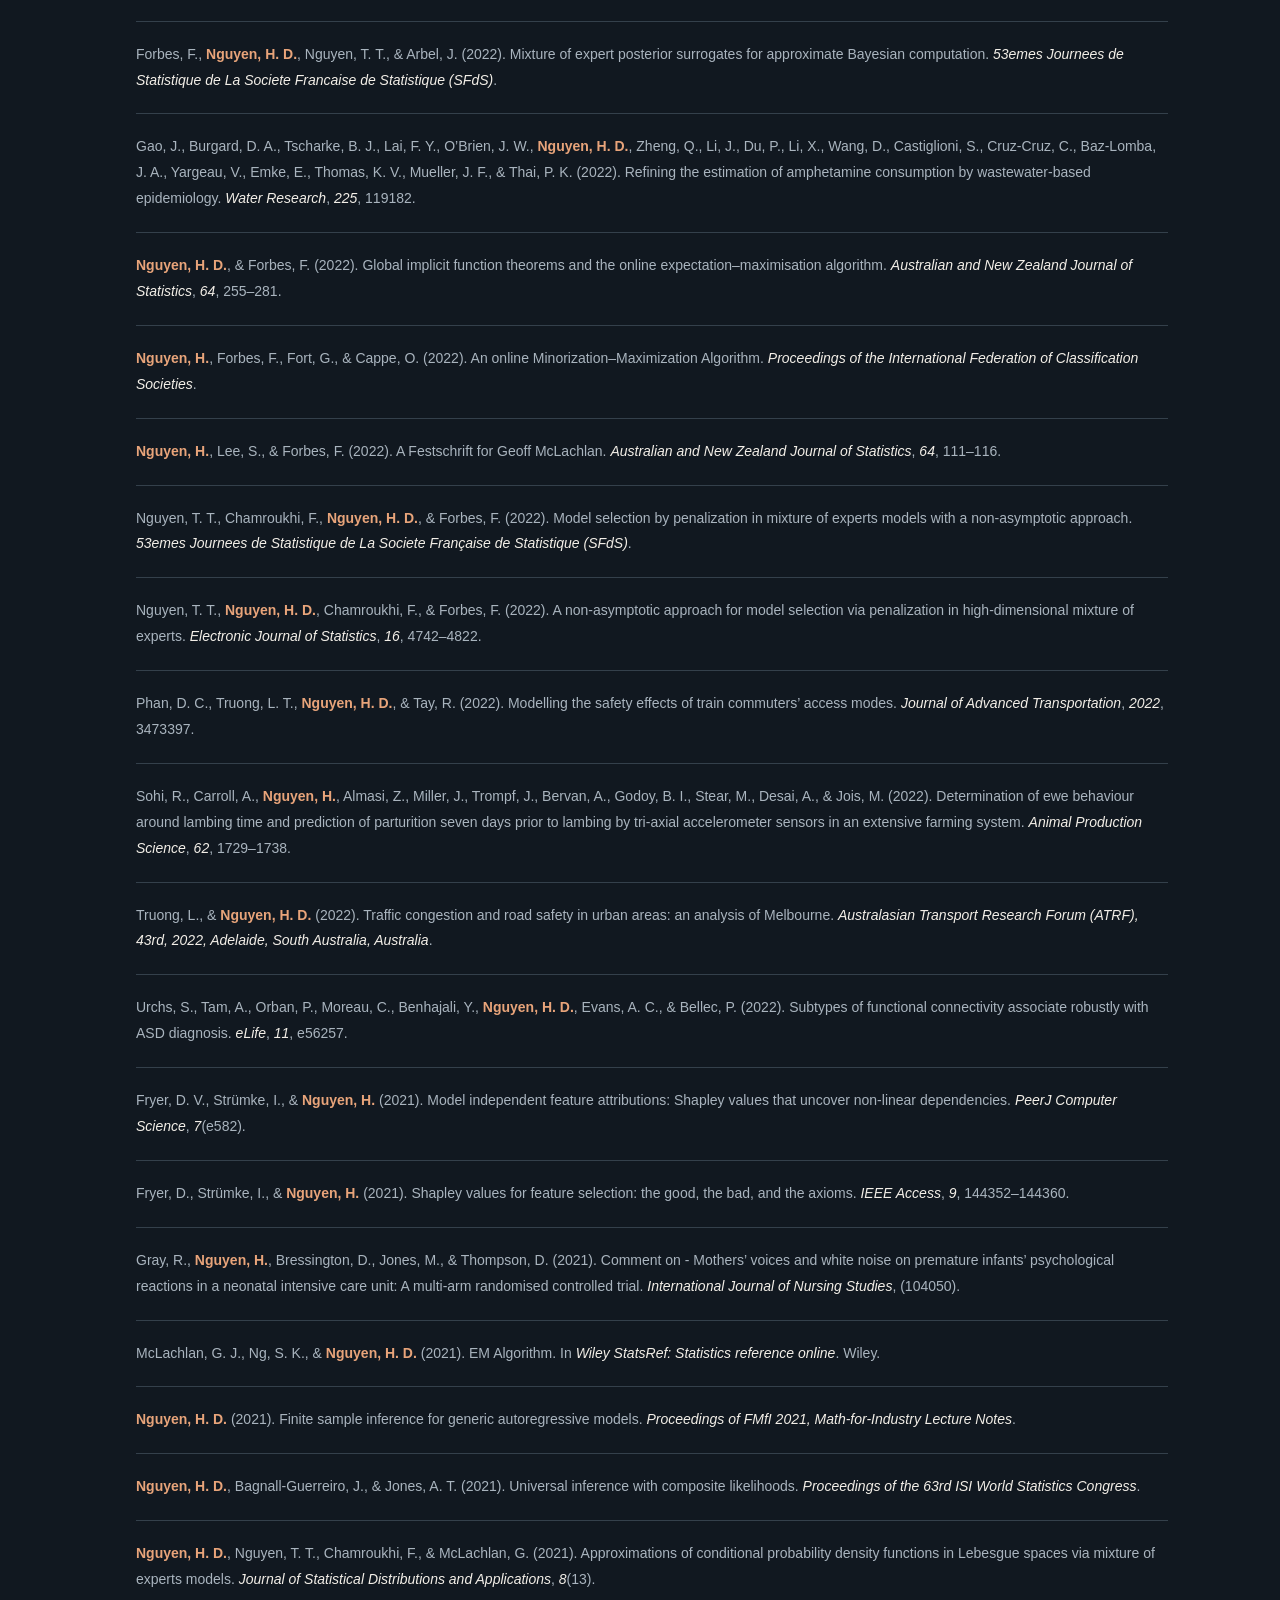
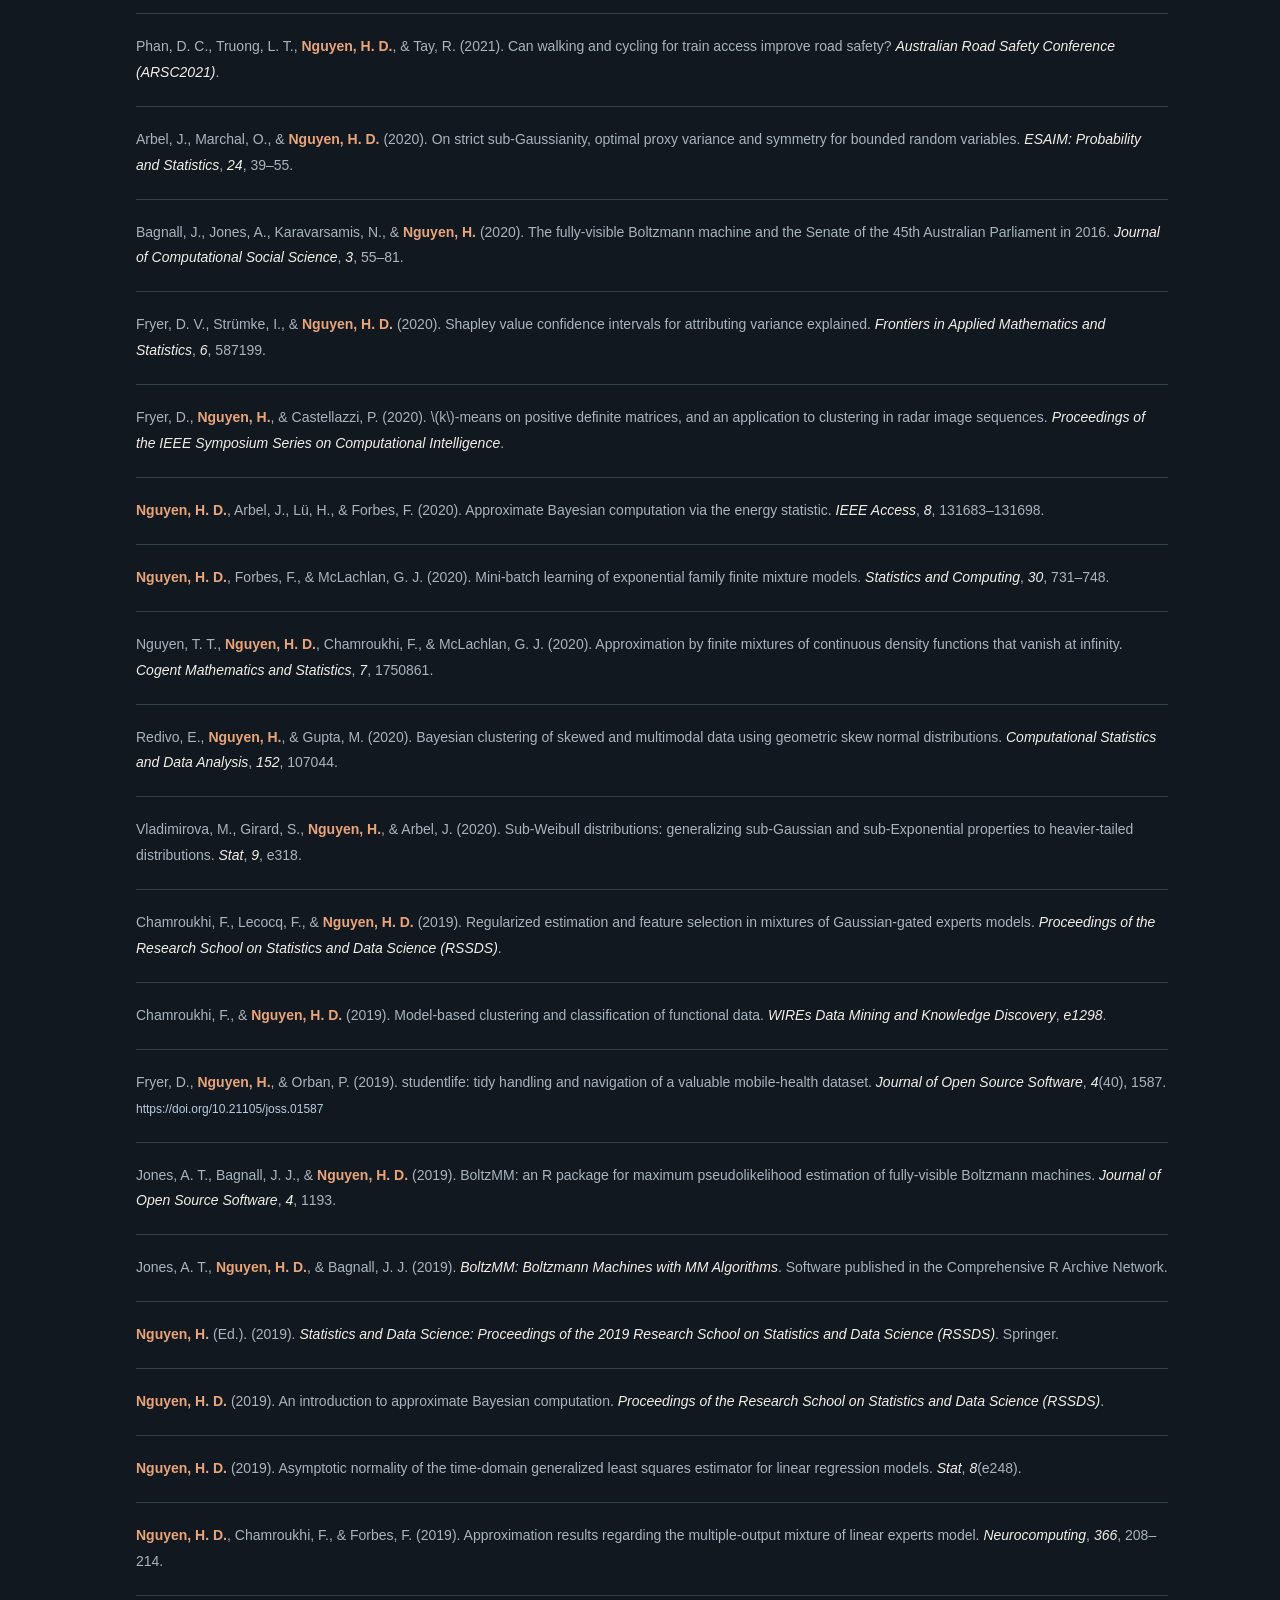
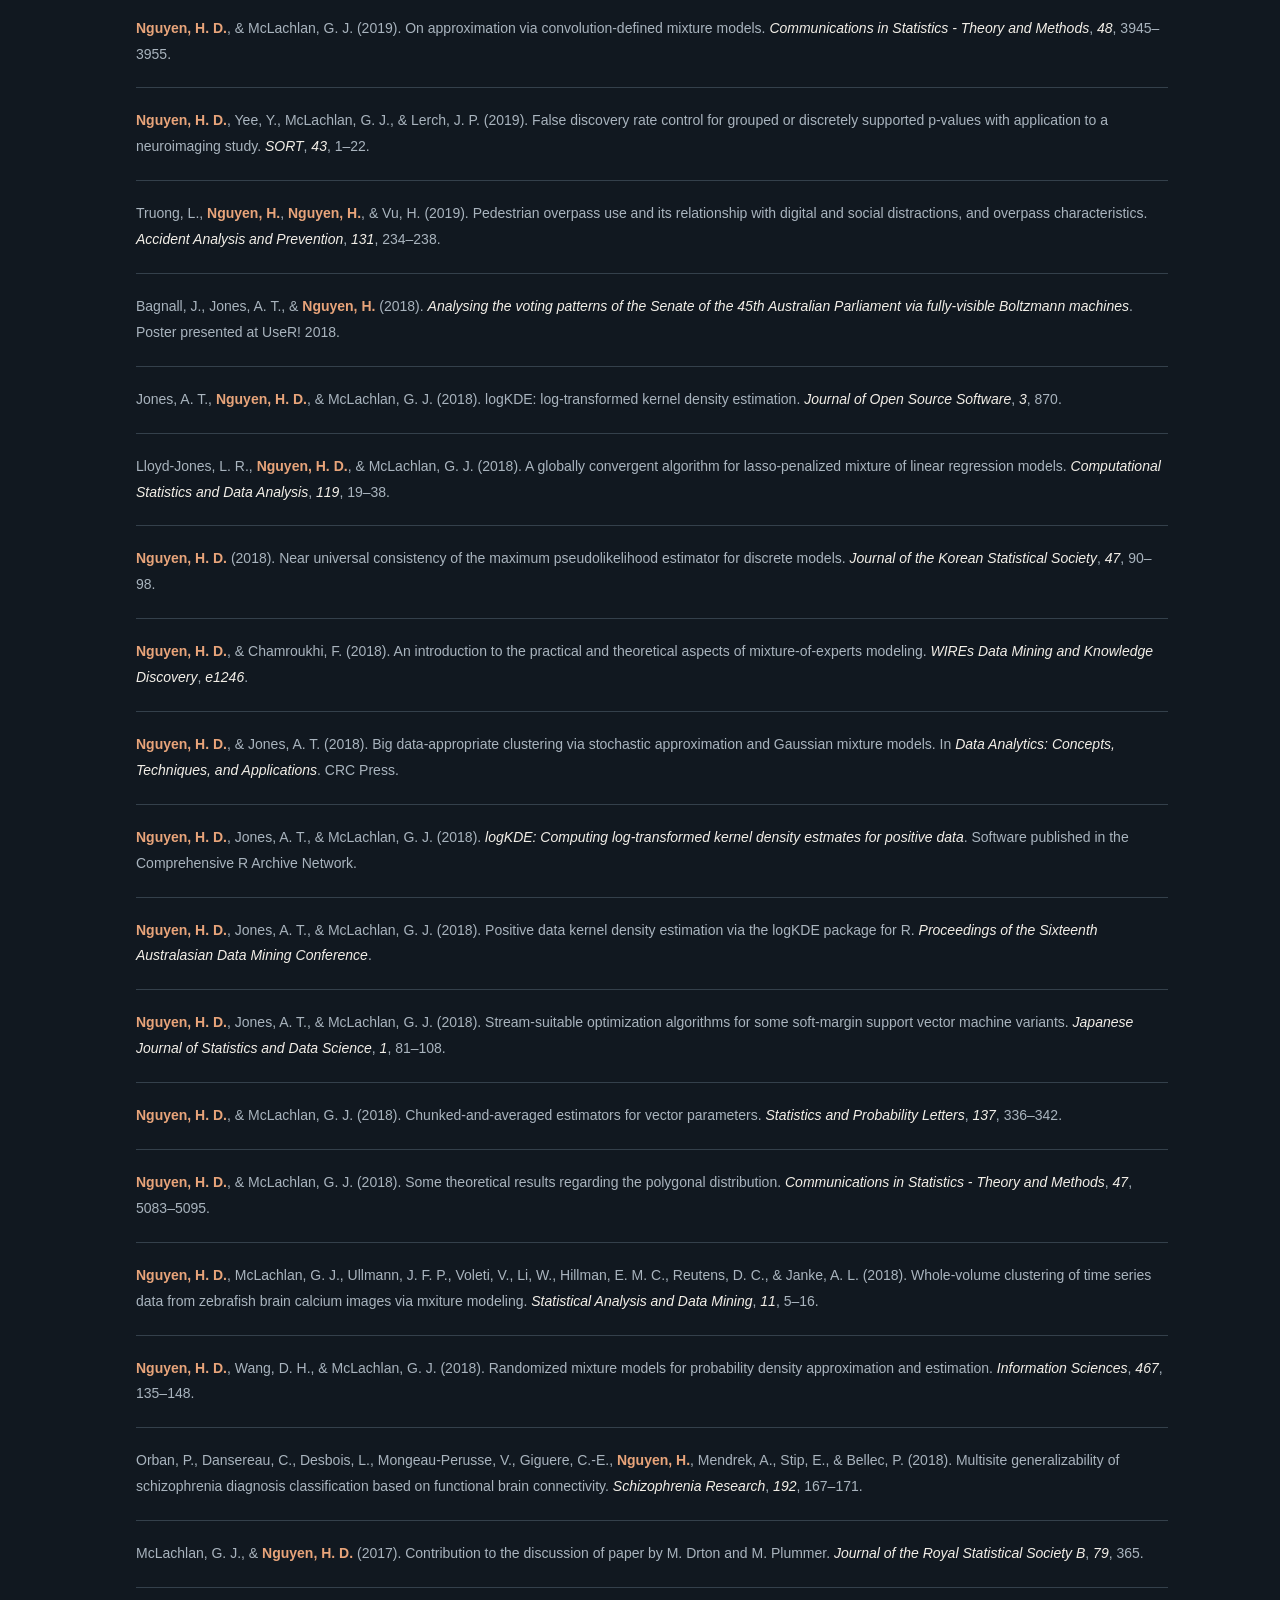
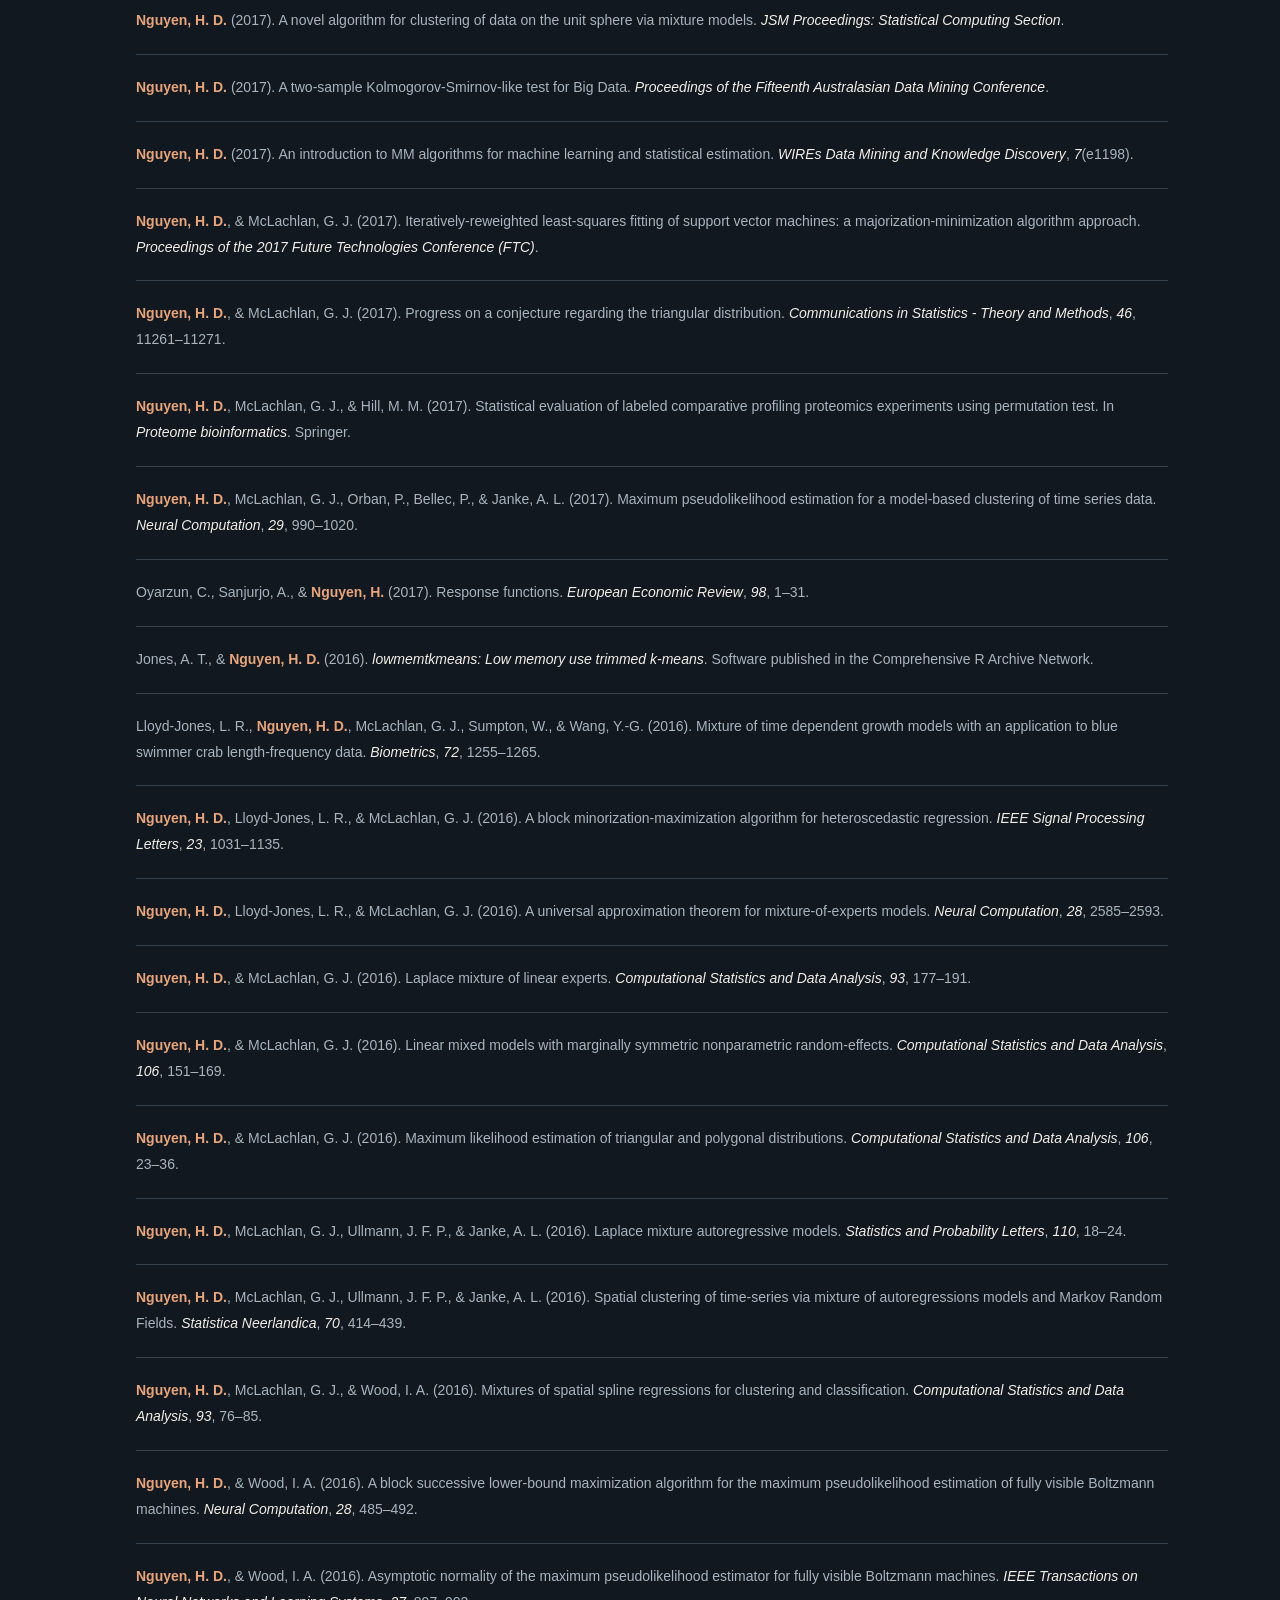
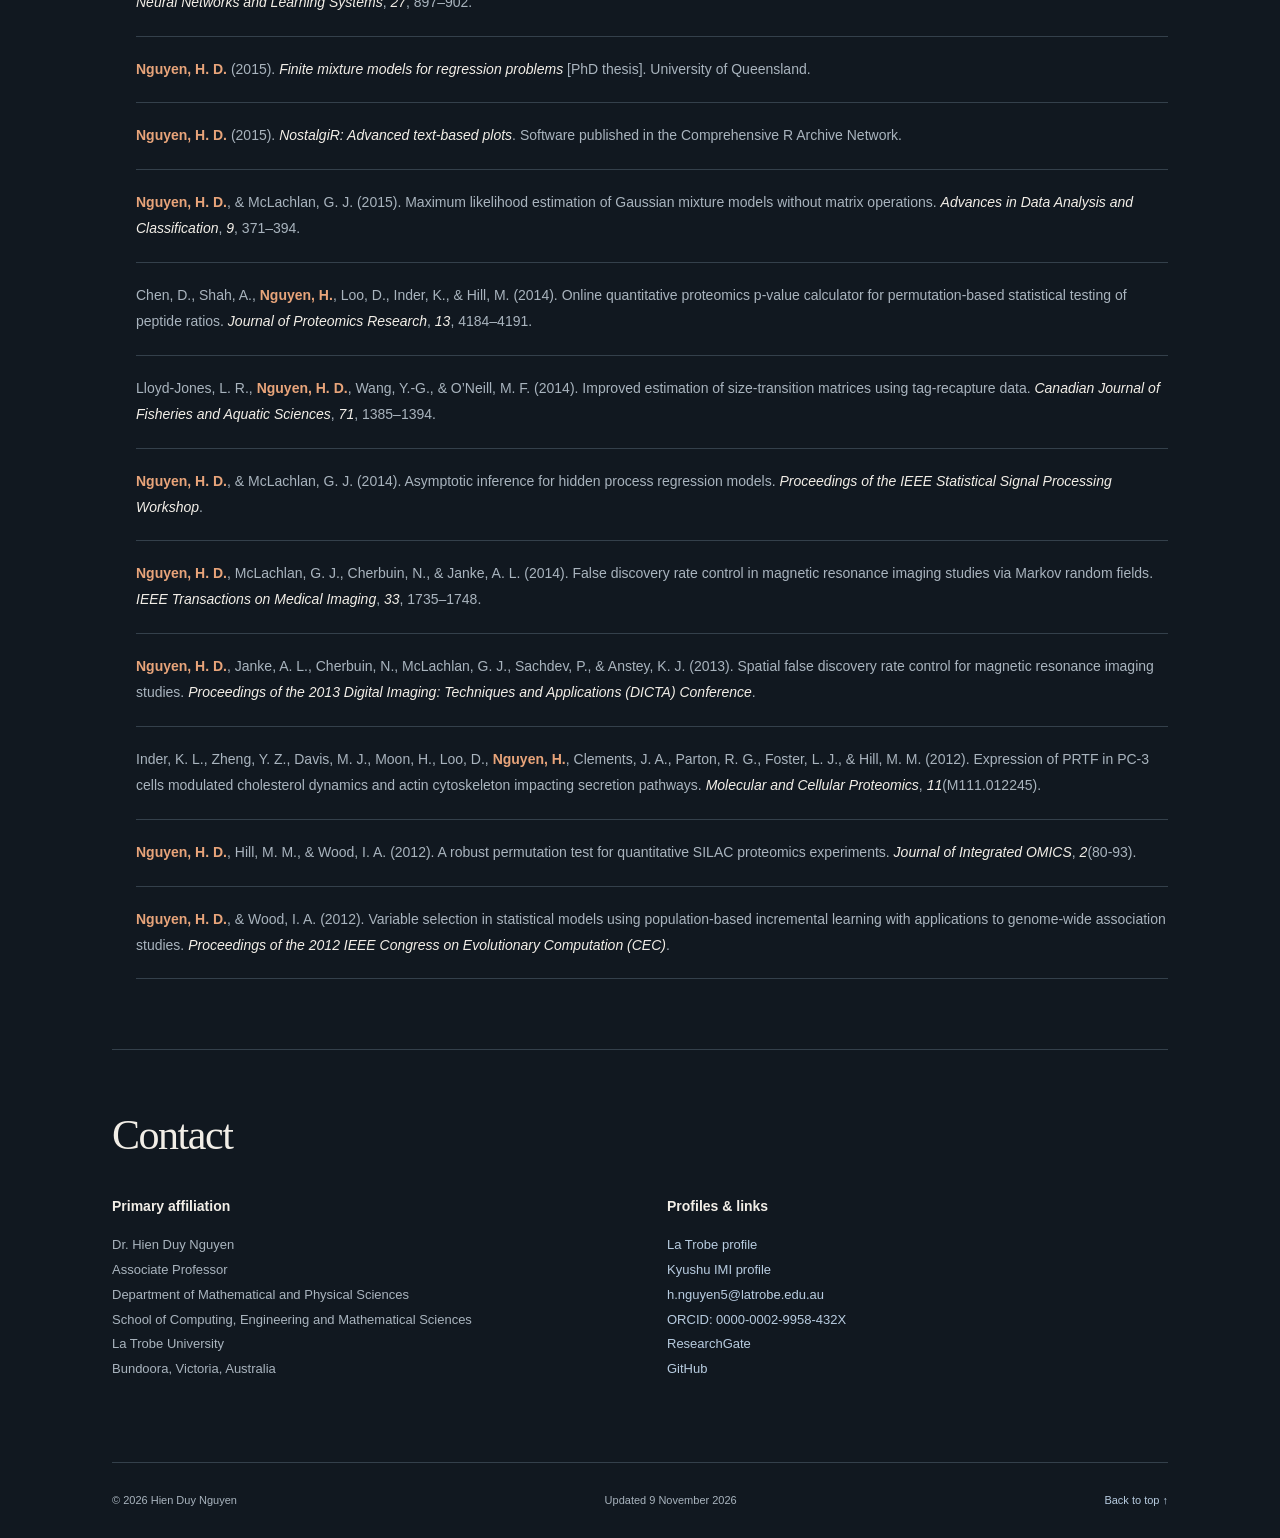
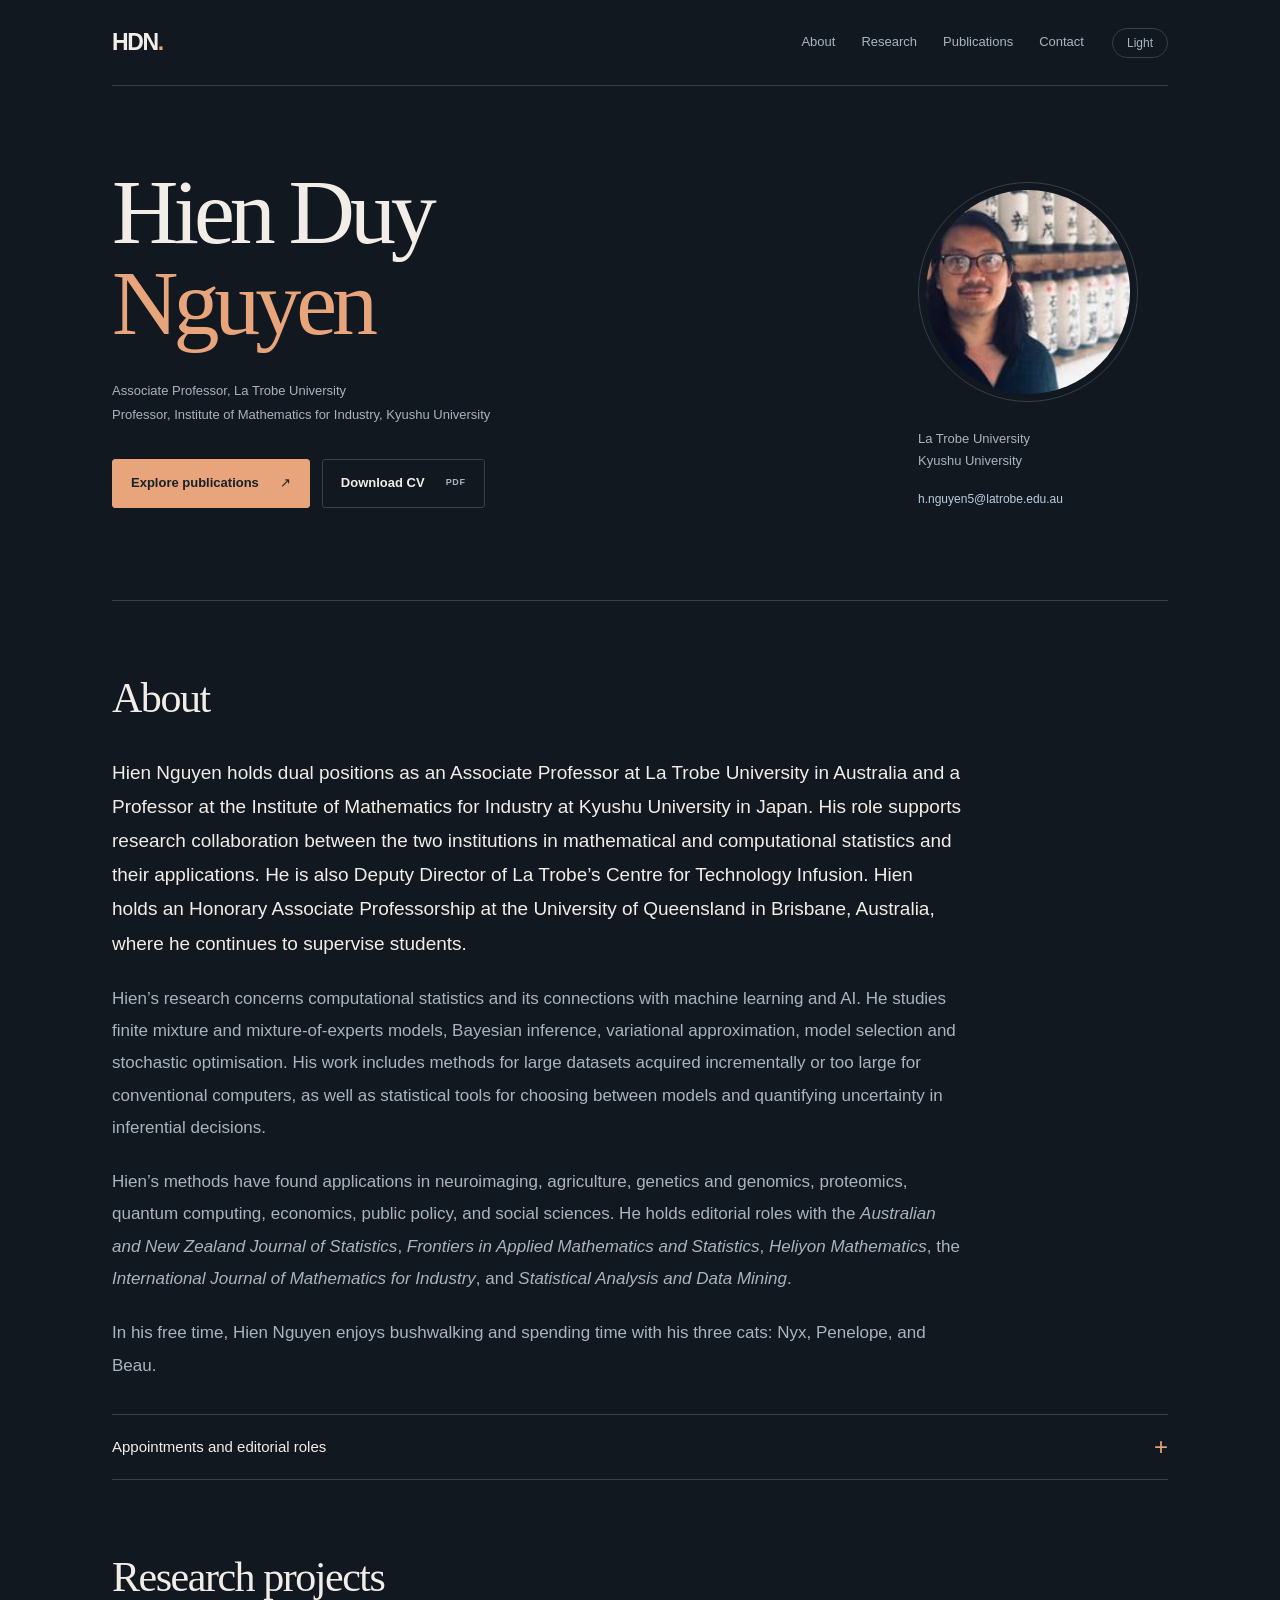
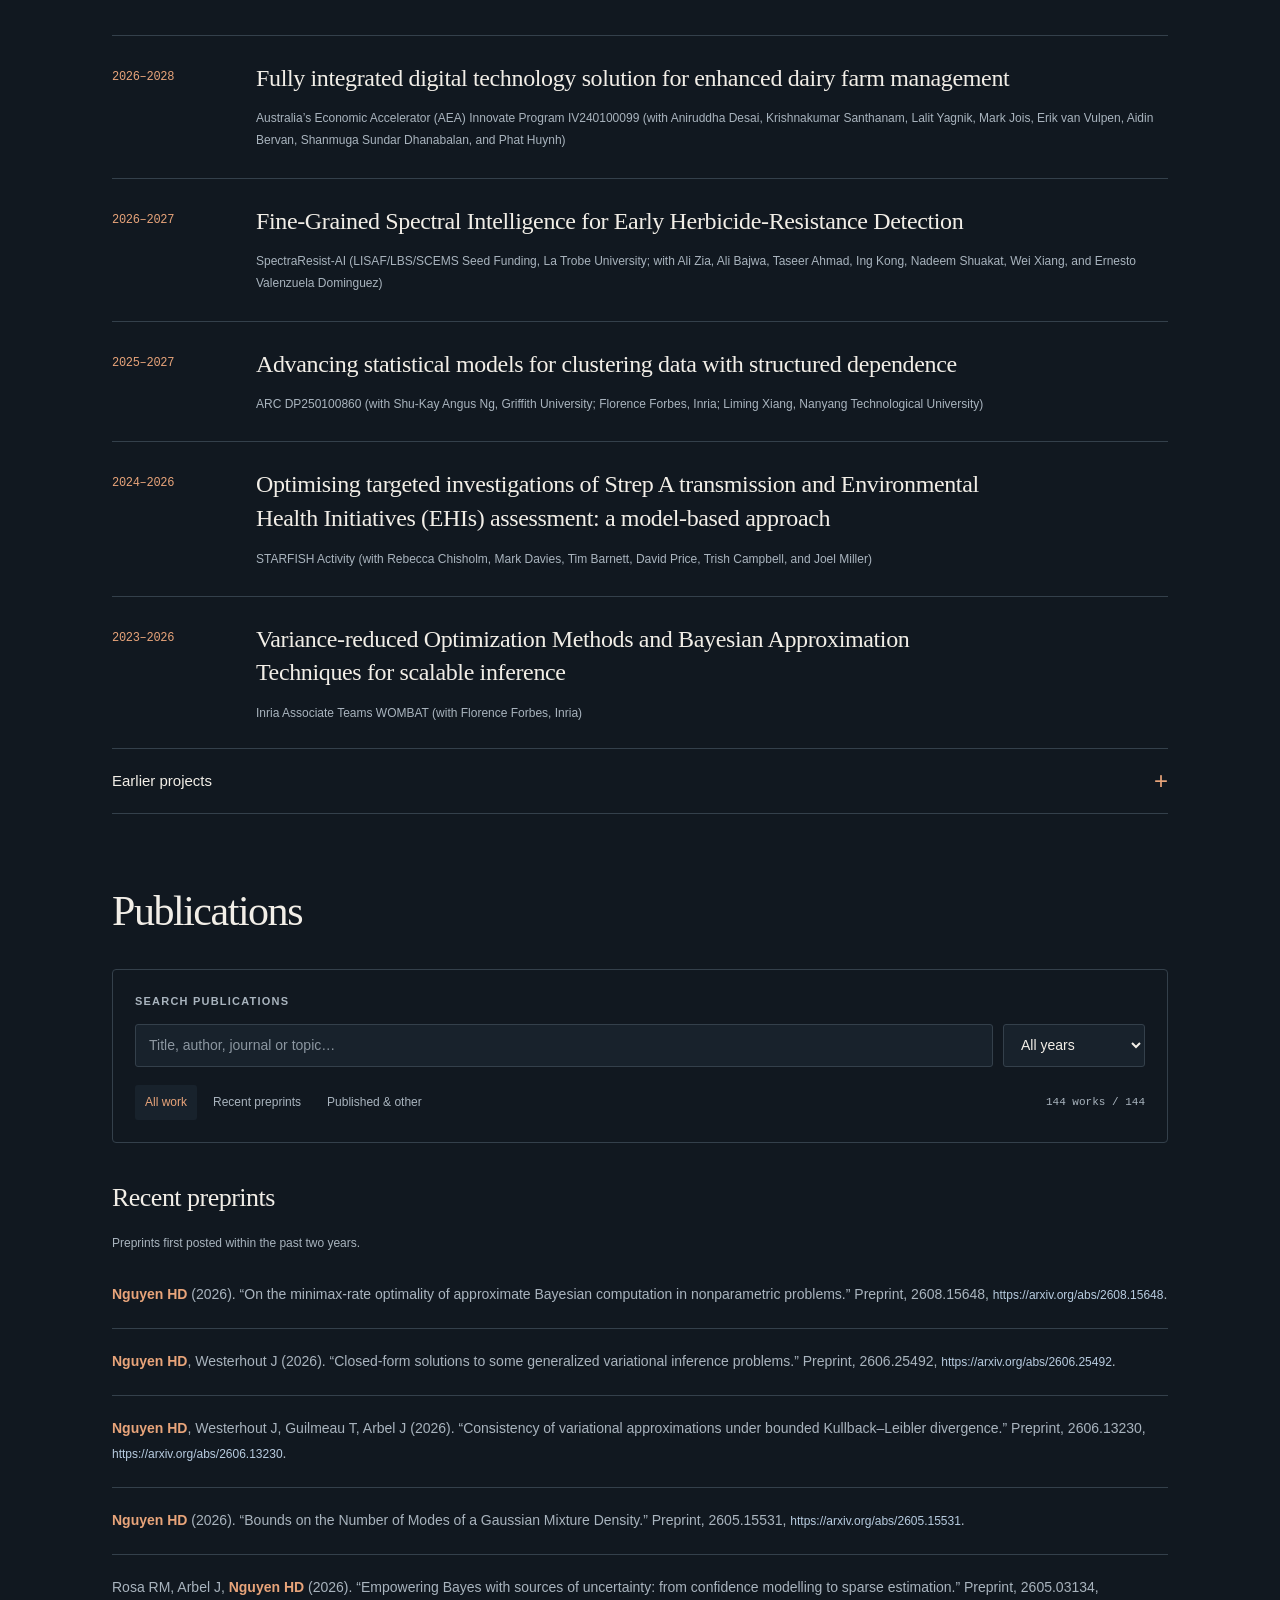
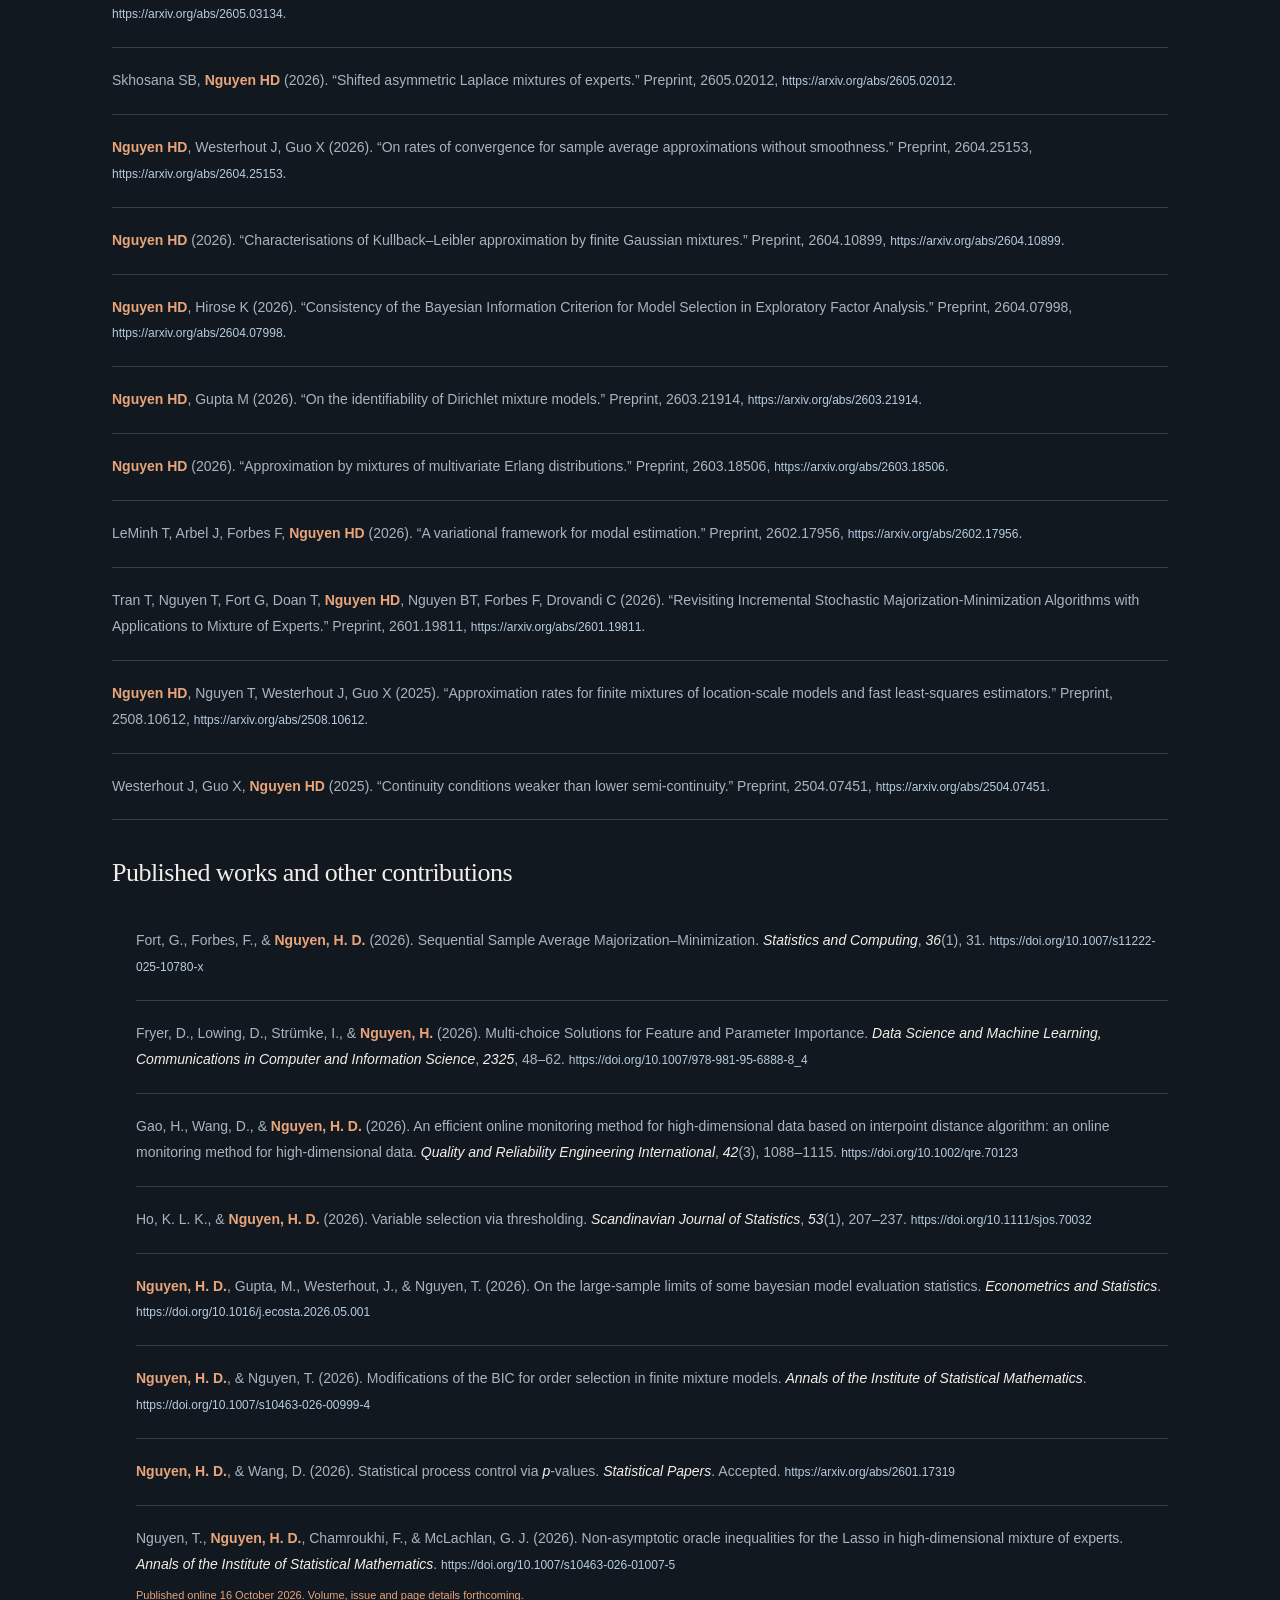
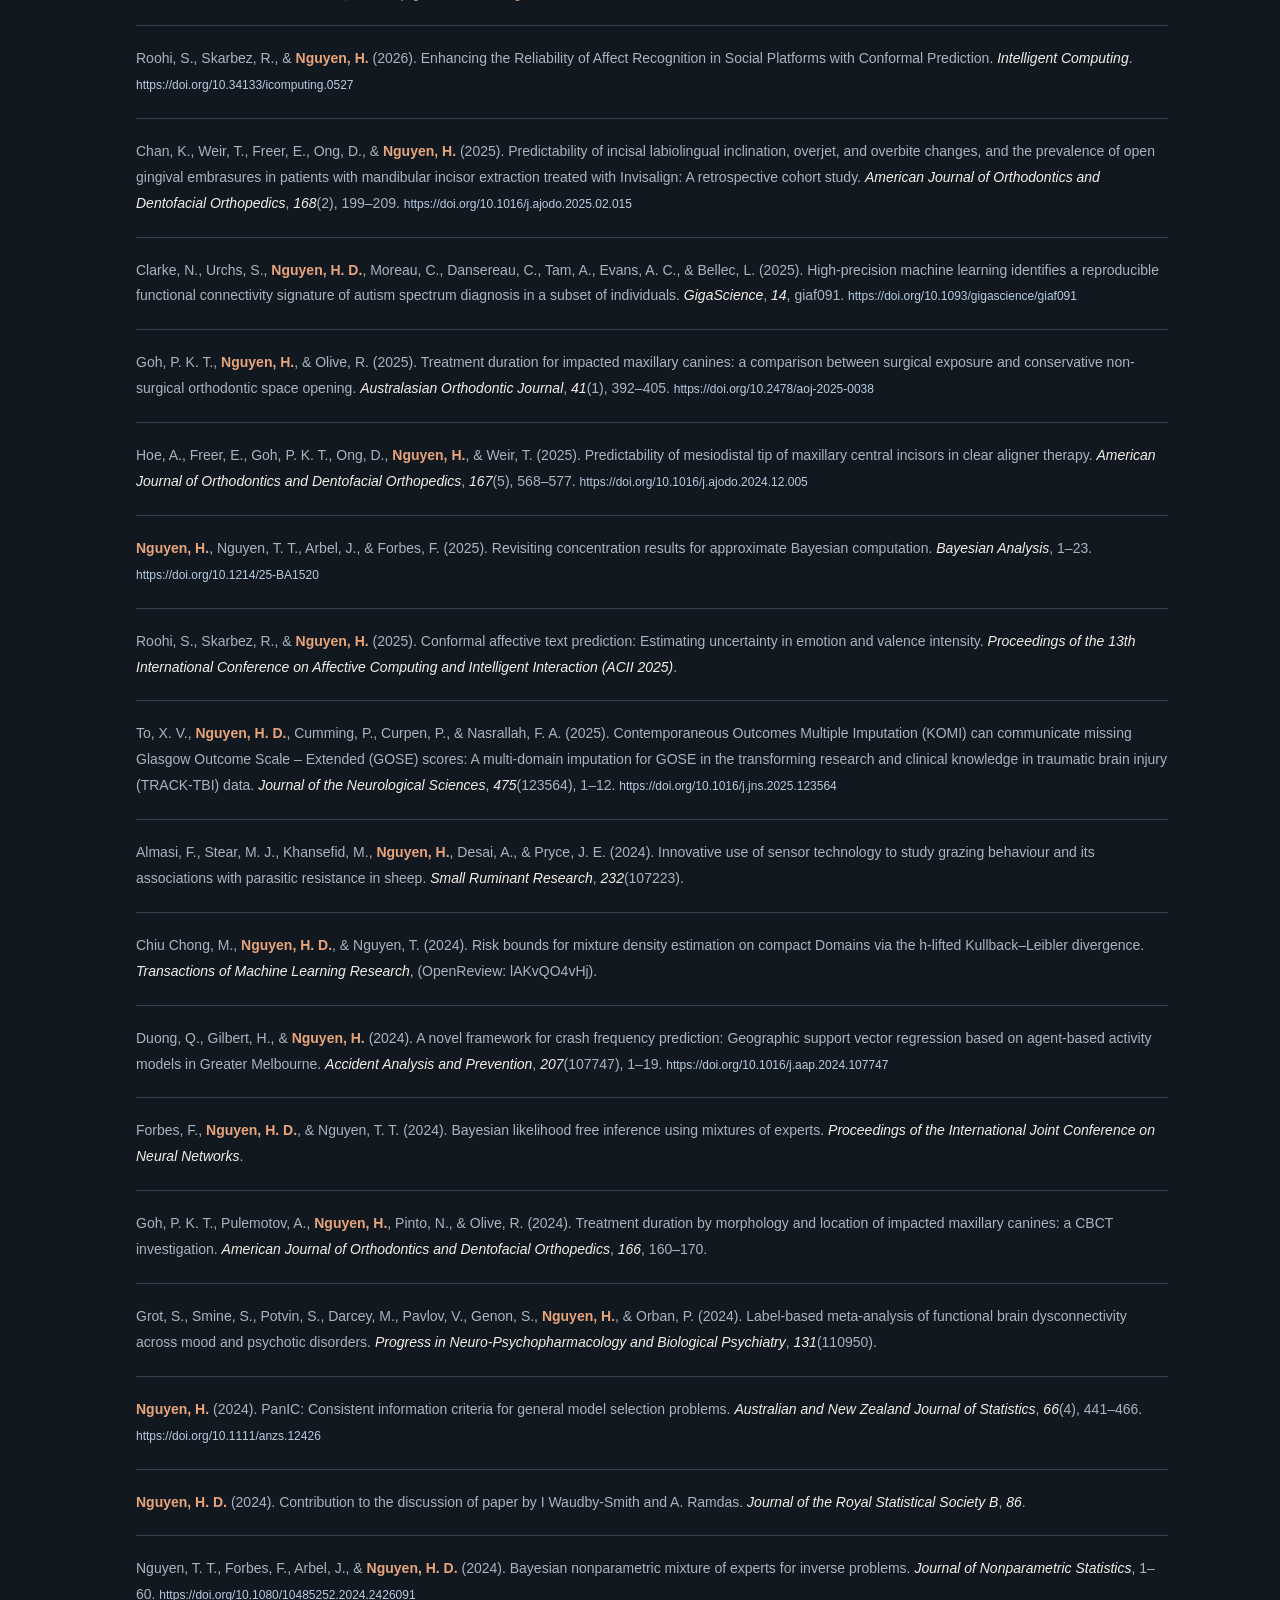
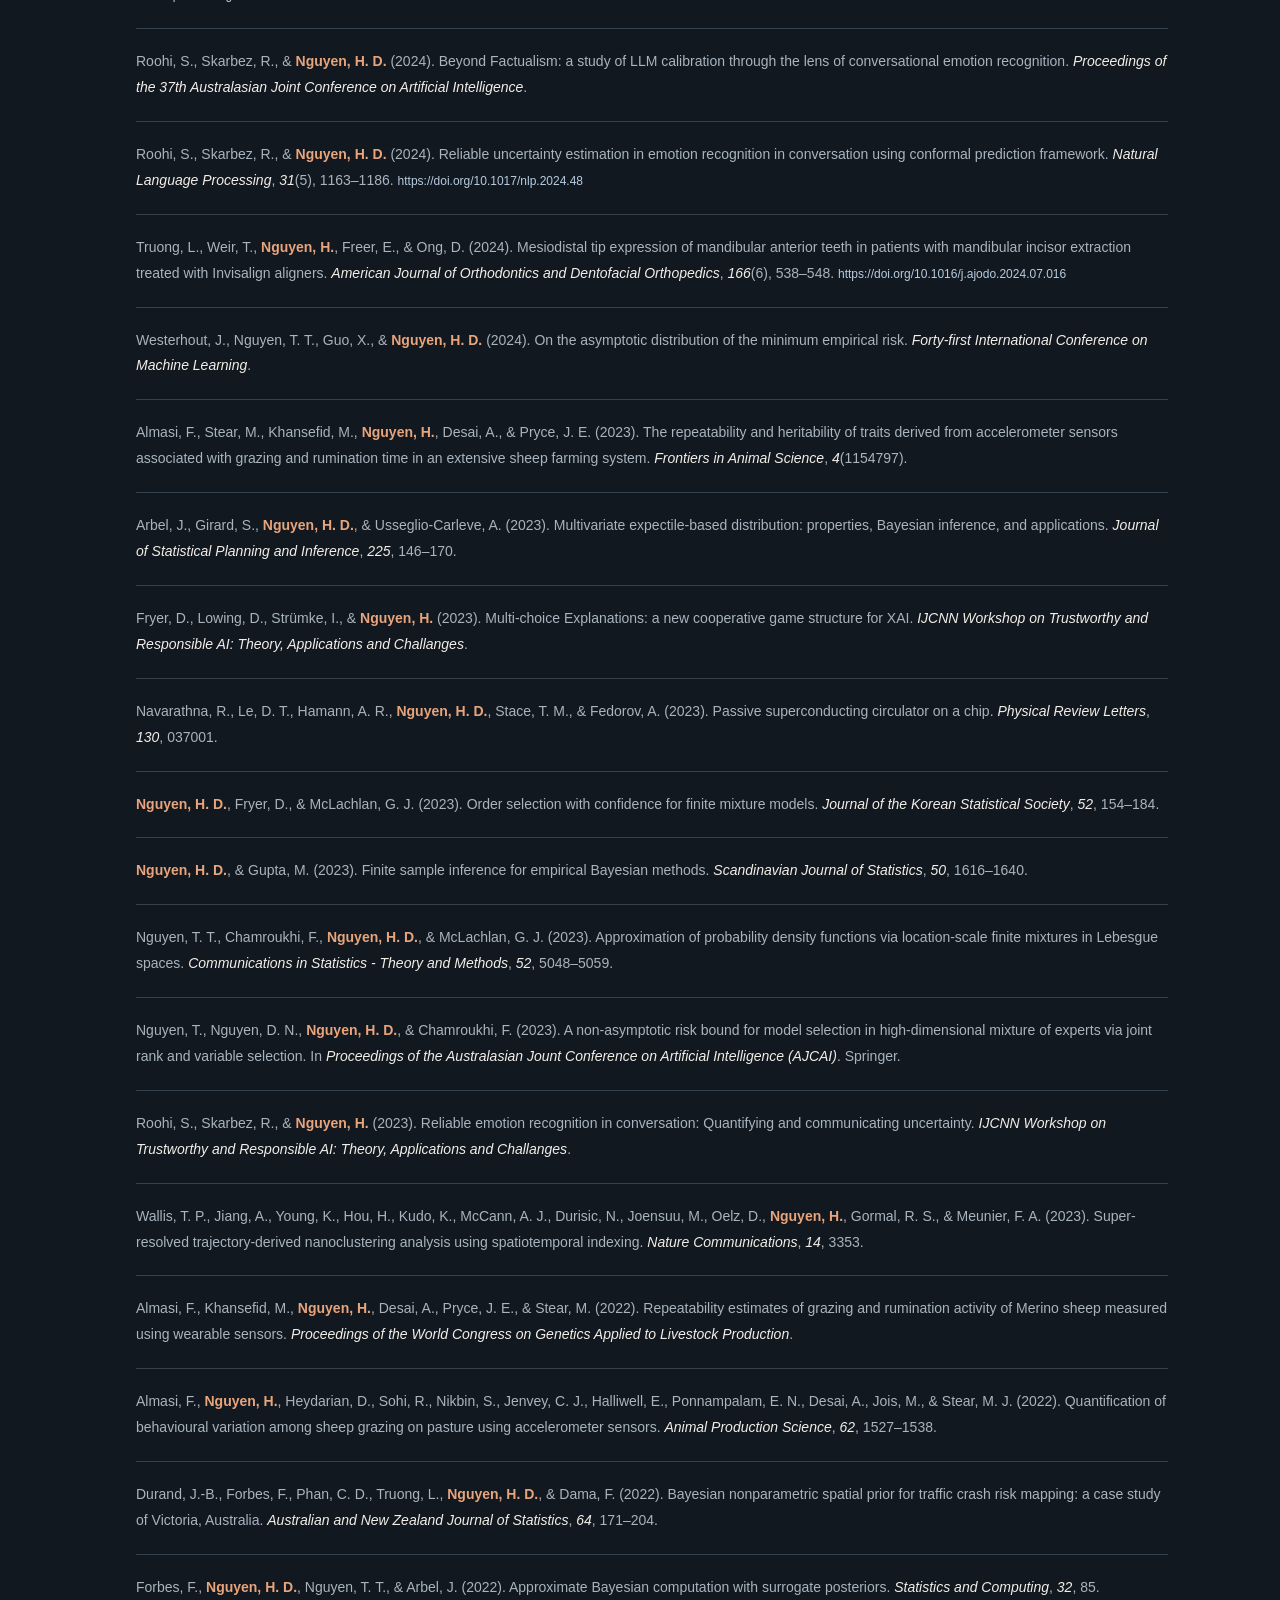
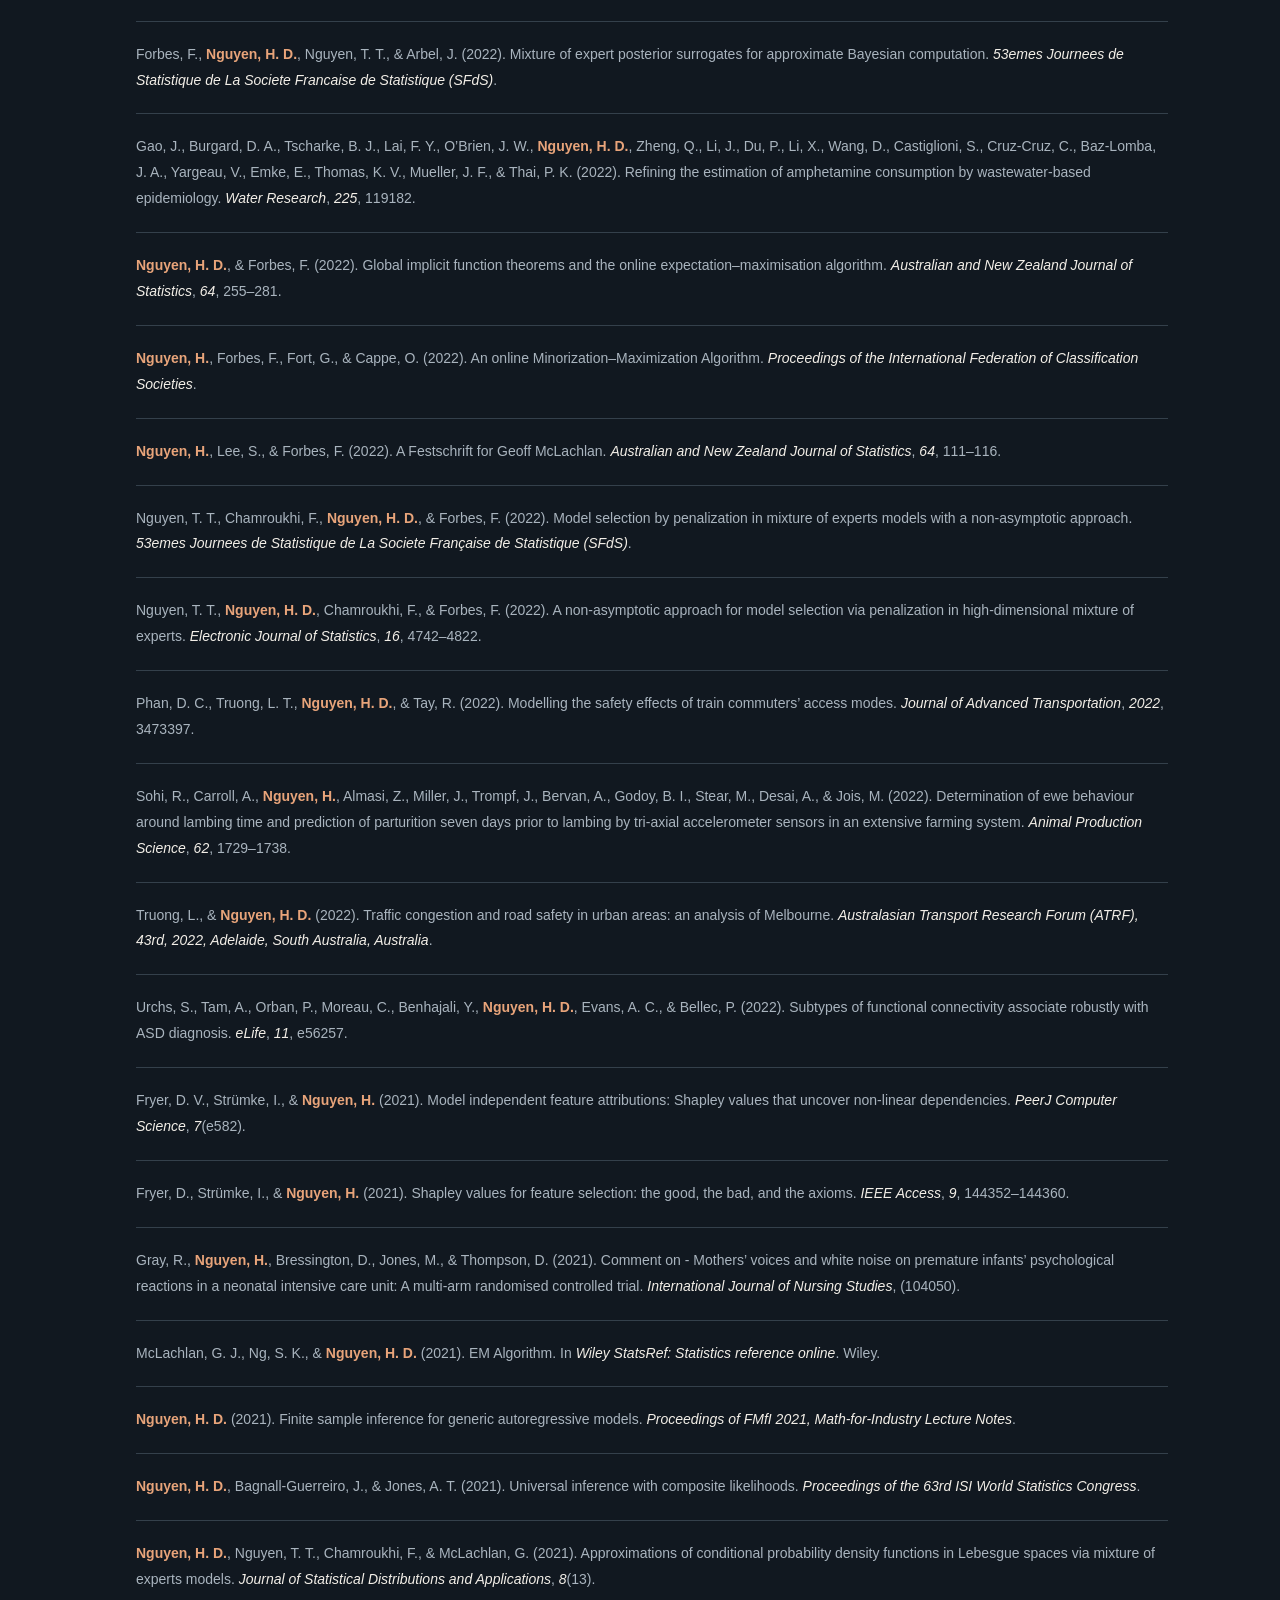
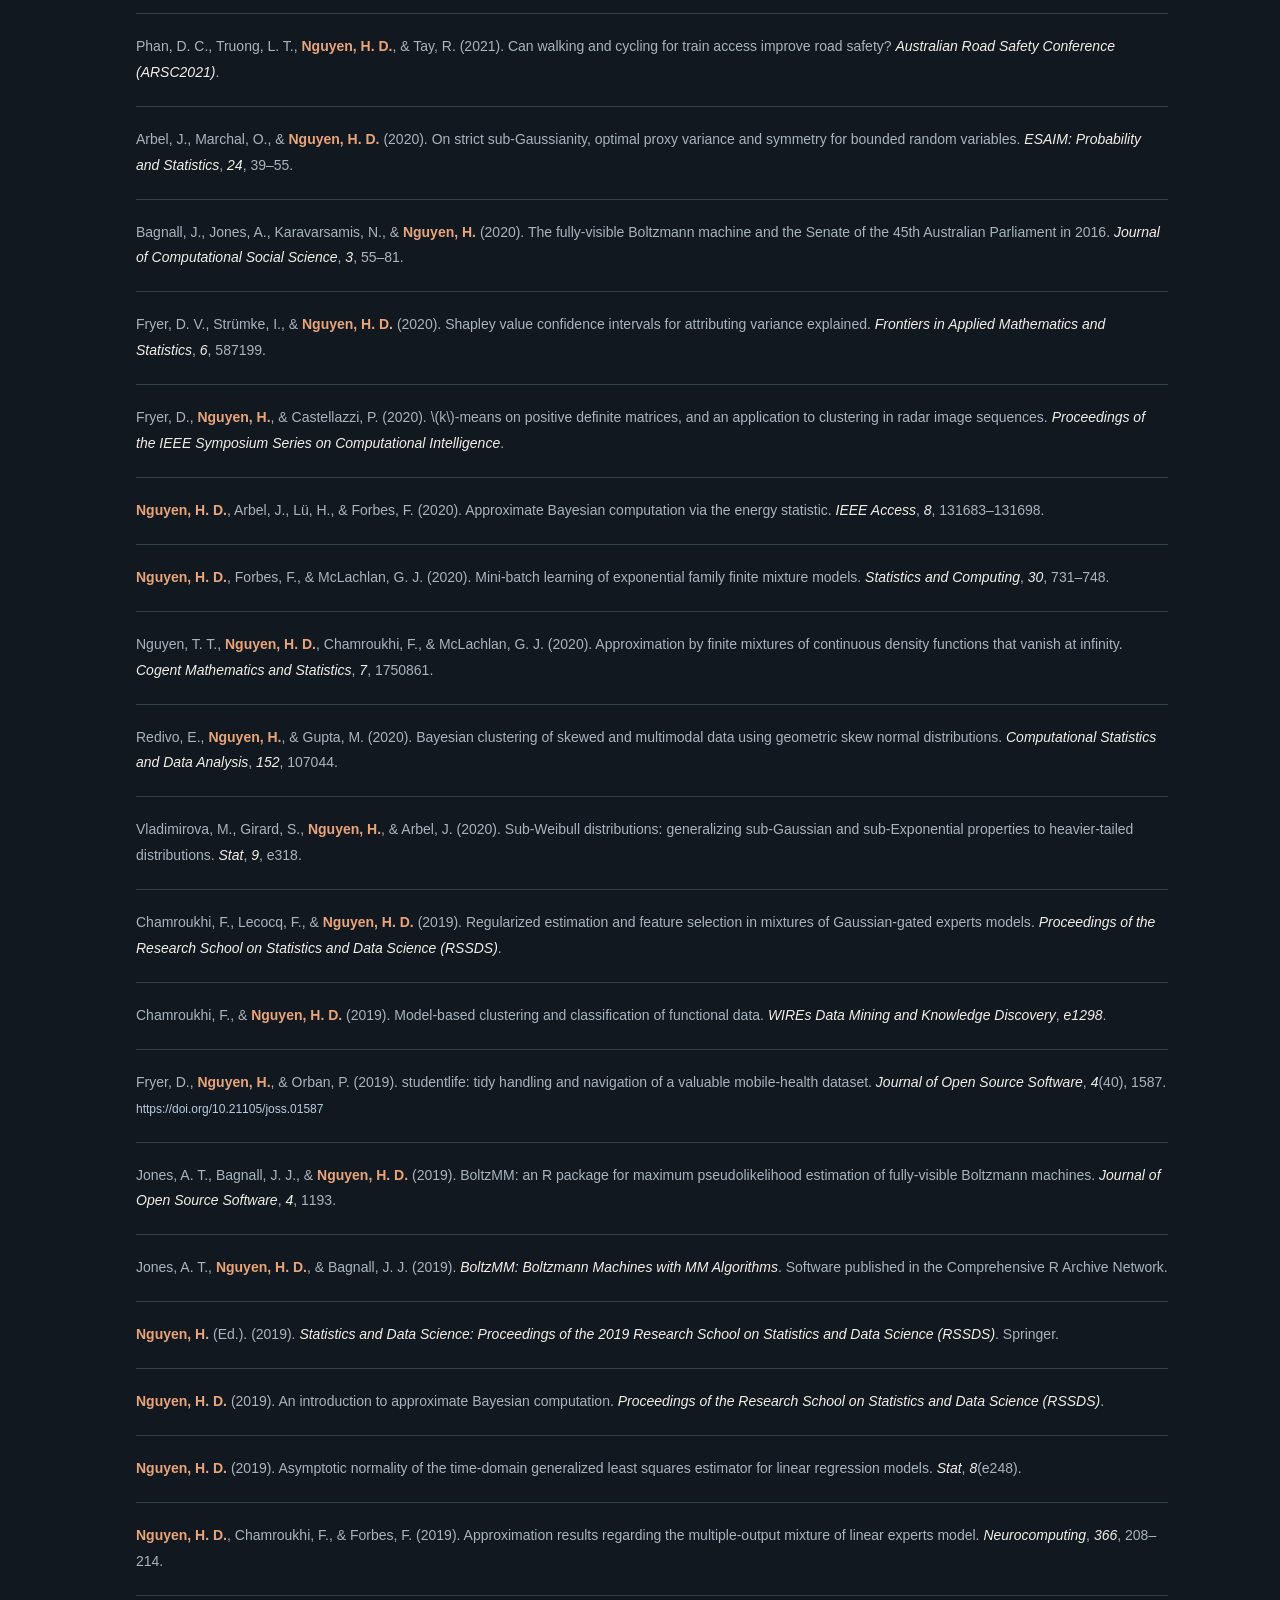
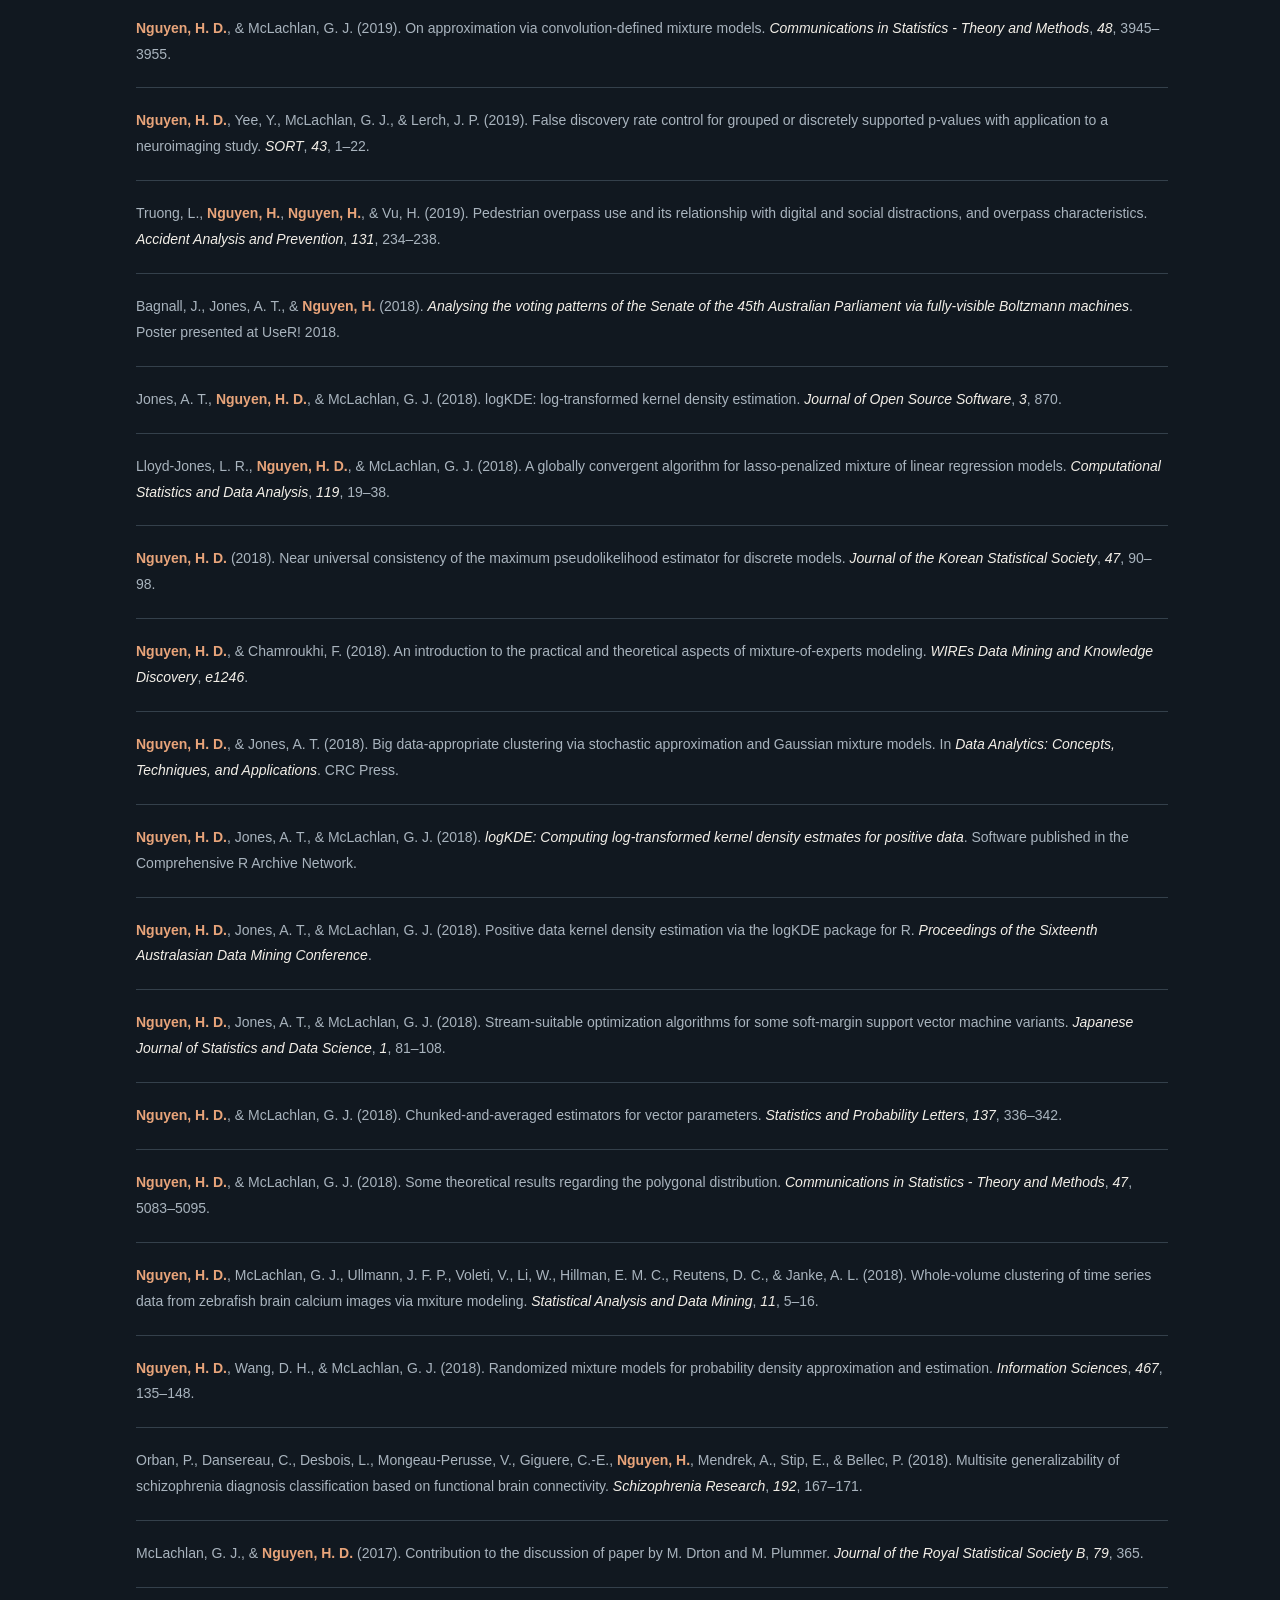
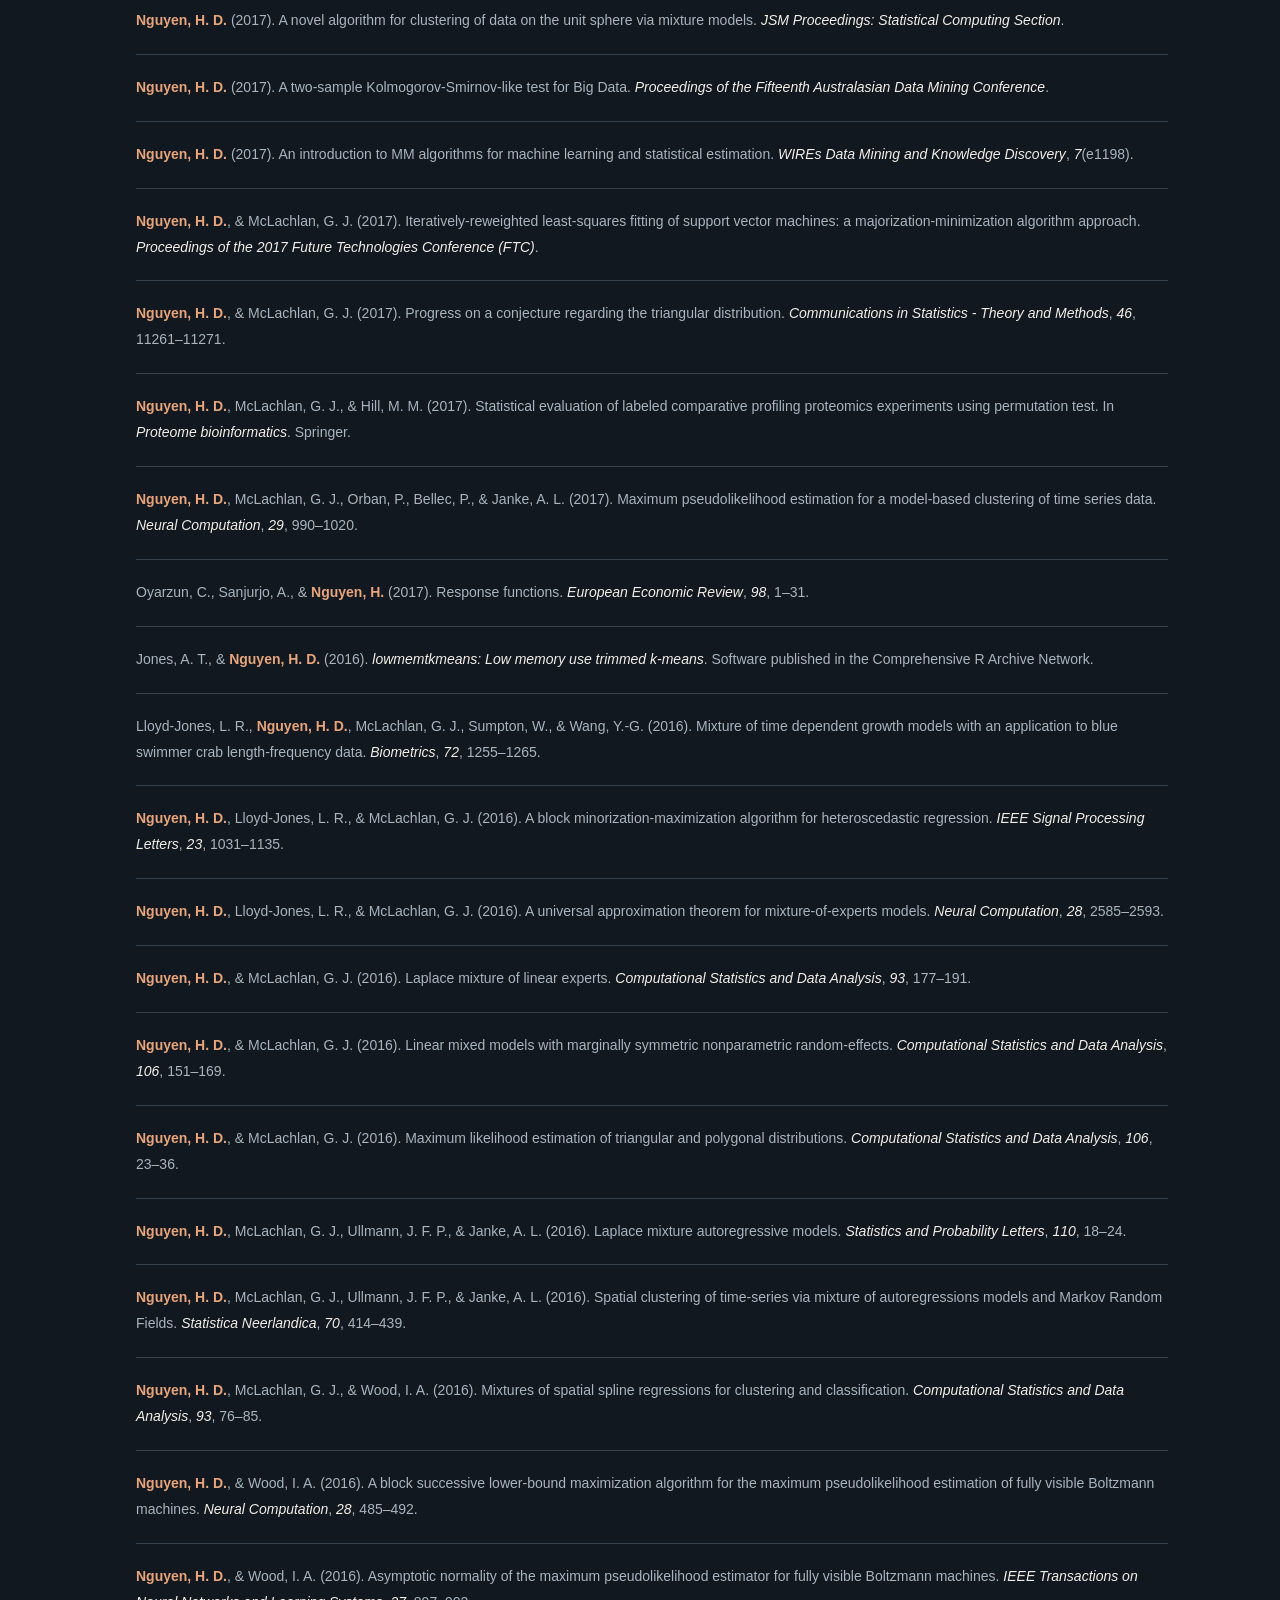
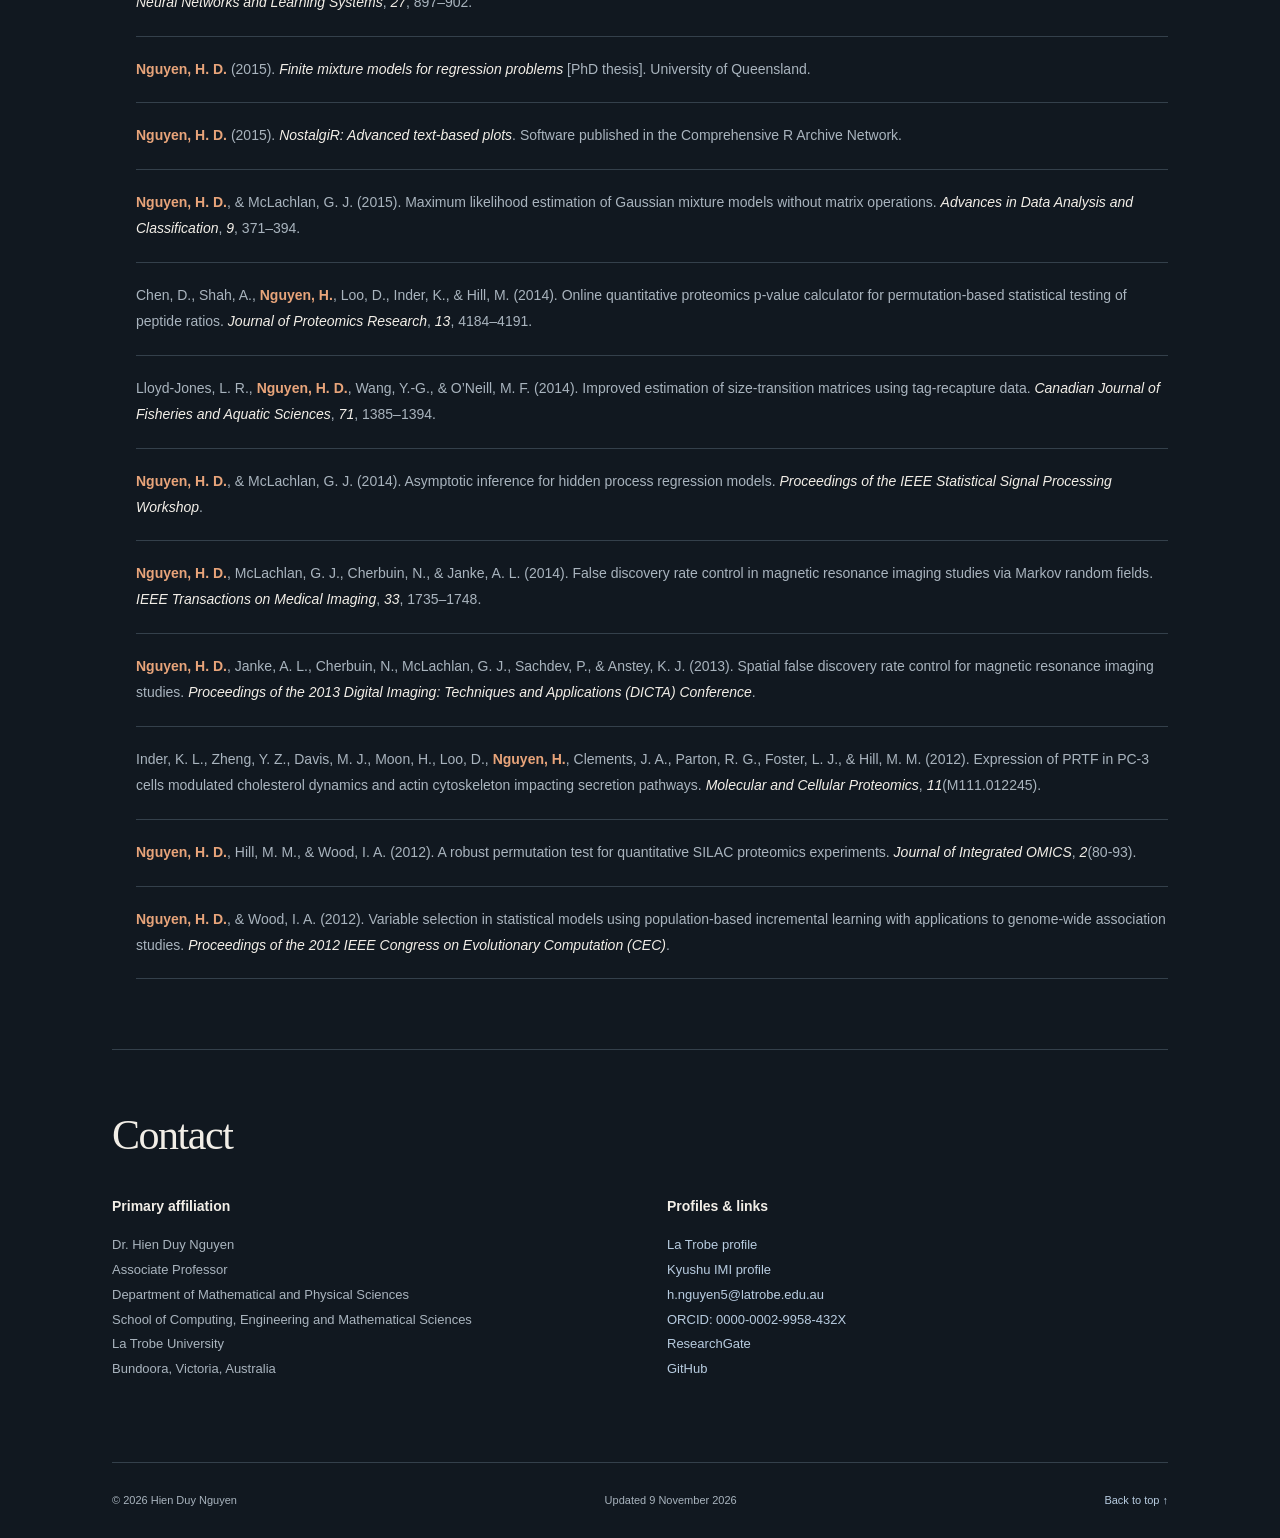
